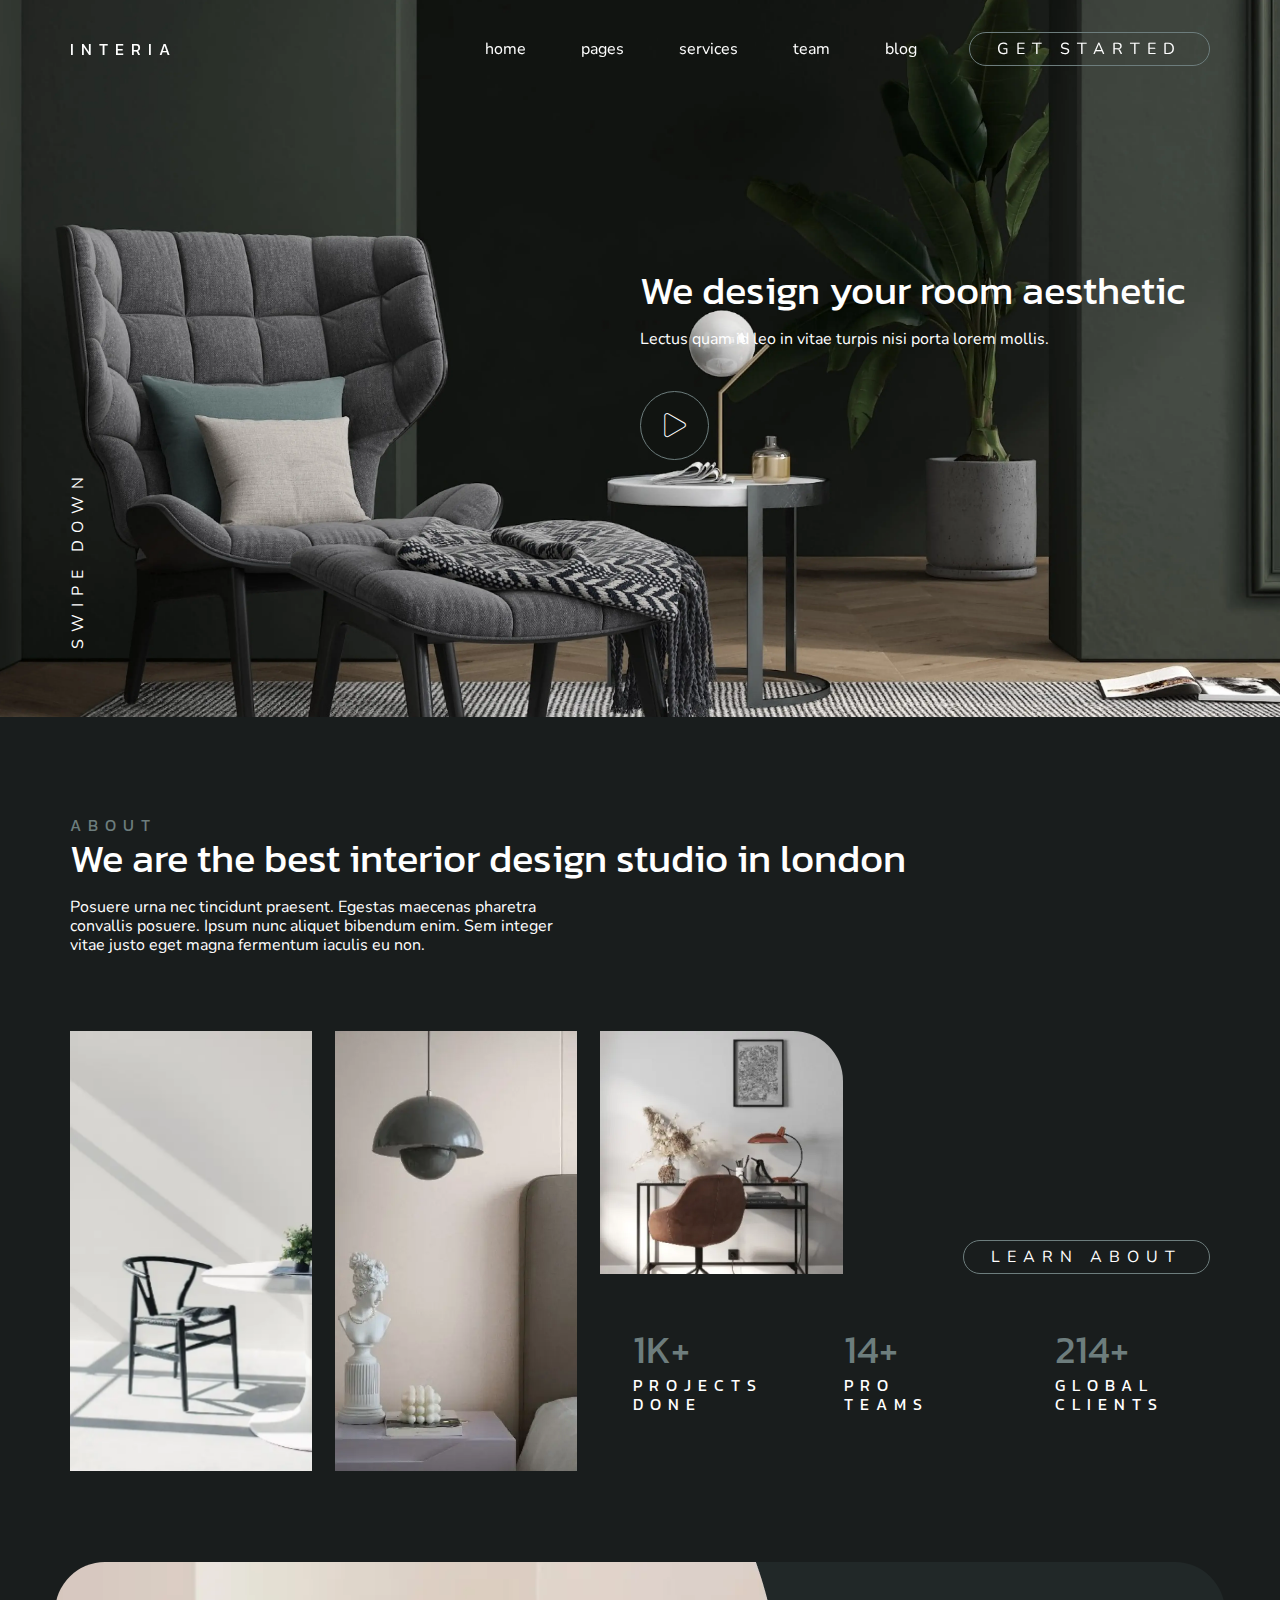
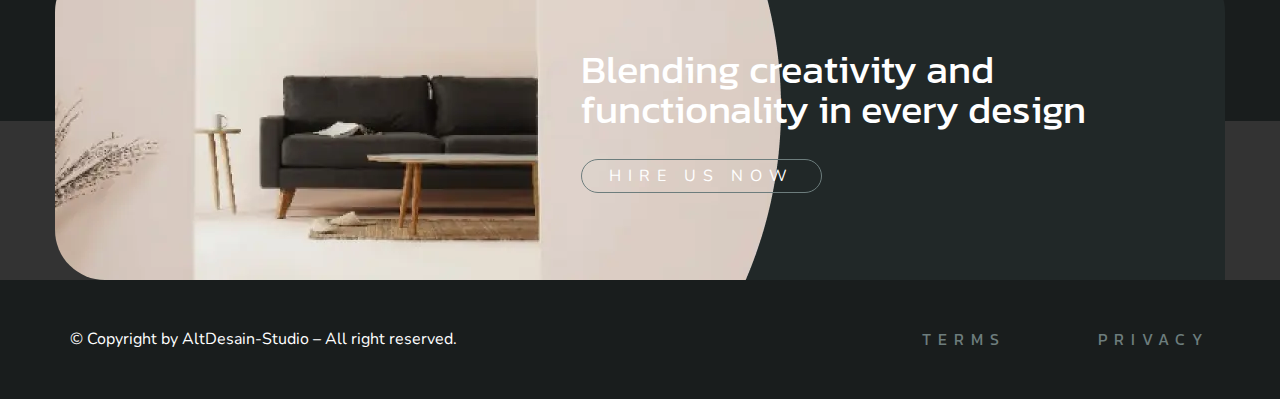
==== home.html @ 06975aa0 "Add files via upload" ====
<!DOCTYPE html>
<html lang="en">

<head>
	<title>HomePage</title>
	<meta charset="UTF-8">
	<meta name="format-detection" content="telephone=no">
	<!-- <style>body{opacity: 0;}</style> -->
	<link rel="stylesheet" href="css/style.min.css?_v=20240323122048">
	<link rel="shortcut icon" href="favicon.ico">
	<!-- <meta name="robots" content="noindex, nofollow"> -->
	<meta name="viewport" content="width=device-width, initial-scale=1.0">
</head>

<body>
	<div class="wrapper">
		<header data-scroll="10" class="header">
			<div class="header__container">
				<h2 class="header__logo logo">INTERIA</h2>
				<div class="header__menu menu">
					<nav class="menu__body">
						<ul class="menu__list">
							<li class="menu__item">
								<a href="#" class="menu__link">home</a>
							</li>
							<li class="menu__item">
								<a href="#" class="menu__link">pages</a>
							</li>
							<li class="menu__item">
								<a href="#" class="menu__link">services</a>
							</li>
							<li class="menu__item">
								<a href="#" class="menu__link">team</a>
							</li>
							<li class="menu__item">
								<a href="#" class="menu__link">blog</a>
							</li>
						</ul>
					</nav>
				</div>
				<button data-da=".menu__body,480,2" class="button button--w-269">GET STARTED</button>
				<button type="button" class="header__icon icon-menu"><span></span></button>

			</div>
		</header>
		<main class="page">
			<section class="page__hero hero">
				<div class="hero__container">
					<span class="hero__swipe-down">SWIPE DOWN</span>
					<div class="head-content">
						<h2 class="title title--margin">We design your room aesthetic</h2>
						<div class="text text--margin">
							<p>
								Lectus quam id leo in vitae turpis nisi porta lorem mollis.
							</p>
						</div>
						<button class="head-content__play _icon-play"></button>
					</div>
				</div>
			</section>
			<section class="page__about about">
				<div class="about__container">
					<div class="head-content">
						<h4 class="label label--margin">ABOUT</h4>
						<h2 class="title title--margin">We are the best interior design studio in london</h2>
						<div class="text text--margin">
							<p>
								Posuere urna nec tincidunt praesent. Egestas maecenas pharetra convallis posuere. Ipsum
								nunc aliquet
								bibendum enim. Sem
								integer vitae justo eget magna fermentum iaculis eu non.
							</p>
						</div>
					</div>
					<div class="about__inner">
						<div class="about__body body-about">
							<div class="body-about__gallery">
								<div class="body-about__image">
									<picture><source srcset="img/about/image-1.webp" type="image/webp"><img src="img/about/image-1.jpg" alt="image-1"></picture>
								</div>
								<div class="body-about__image">
									<picture><source srcset="img/about/image-2.webp" type="image/webp"><img src="img/about/image-2.jpg" alt="image-2"></picture>
								</div>
							</div>
						</div>
						<div class="about__block block-about">
							<div class="block-about__more-info">
								<div class="block-about__image">
									<picture><source srcset="img/about/image-3.webp" type="image/webp"><img src="img/about/image-3.jpg" alt="image-"></picture>
								</div>
								<button class="block-about__button button button--w-269">LEARN ABOUT</button>
							</div>
							<div data-watch data-watch-once class="block-about__counters counters">
								<div class="counters__item">
									<h5 data-digits-counter class="counters__num counters__num--one">2</h5>
									<h6 class="counters__label">PROJECTS DONE</h6>
								</div>
								<div class="counters__item">
									<h5 data-digits-counter class="counters__num">20</h5>
									<h6 class="counters__label">PRO TEAMS</h6>
								</div>
								<div class="counters__item">
									<h5 data-digits-counter class="counters__num">300</h5>
									<h6 class="counters__label">GLOBAL CLIENTS</h6>
								</div>
							</div>
						</div>
					</div>
				</div>
			</section>
			<section class="page__info-ben info-ben">
				<div class="info-ben__container">
					<div class="head-content">
						<h2 class="title title--margin">Blending creativity and functionality in every design</h2>
						<button class="button button--margin button--w-269">HIRE US NOW</button>
					</div>
				</div>
			</section>
			<!-- <div class="head-content">
    <h4 class="label labal--margin">ABOUT</h4>
    <h2 class="title title--margin">We are the best interior design studio in london</h2>
    <div class="text text--margin">
        <p>
            Posuere urna nec tincidunt praesent. Egestas maecenas pharetra convallis posuere. Ipsum nunc aliquet
            bibendum enim. Sem
            integer vitae justo eget magna fermentum iaculis eu non.
        </p>
    </div>
</div>
<button class="button button--margin button--w-269">GET STARTED</button> -->
		</main>
		<footer class="footer">
			<div class="footer__container">
				<h6 class="footer__copy">
					© Copyright by AltDesain-Studio – All right reserved.
				</h6>
				<ul class="footer__list">
					<li class="footer__item">
						<a href="#!" class="footer__link label">TERMS</a>
					</li>
					<li class="footer__item">
						<a href="#!" class="footer__link label">PRIVACY</a>
					</li>
				</ul>
			</div>
		</footer>
	</div>
	<script src="js/app.min.js?_v=20240323122048"></script>
</body>

</html>
---- css/style.min.css ----
@import url(https://fonts.googleapis.com/css?family=Kanit:regular&display=swap);@import url(https://fonts.googleapis.com/css?family=Nunito:regular&display=swap);@font-face{font-family:icons;font-display:swap;src:url(../fonts/icons.woff2) format("woff2"),url(../fonts/icons.woff) format("woff");font-weight:400;font-style:normal}[class*=_icon-]:before{font-family:icons;font-style:normal;font-weight:400;font-variant:normal;text-transform:none;line-height:1;-webkit-font-smoothing:antialiased;-moz-osx-font-smoothing:grayscale}[class*=_icon-]:before{display:block}._icon-s-instagram:before{content:"\e900"}._icon-s-linkedin:before{content:"\e901"}._icon-s-twitter:before{content:"\e902"}._icon-s-facebook:before{content:"\e903"}._icon-a-right:before{content:"\e904"}._icon-star-past:before{content:"\e905"}._icon-star:before{content:"\e906"}._icon-play:before{content:"\e907"}*{padding:0;margin:0;border:0}*,*::after,*::before{box-sizing:border-box}*::after,*::before{display:inline-block}body,html{height:100%;min-width:320px}body{color:#fff;line-height:1;font-family:Nunito;font-size:1rem;-ms-text-size-adjust:100%;-moz-text-size-adjust:100%;-webkit-text-size-adjust:100%;-webkit-font-smoothing:antialiased;-moz-osx-font-smoothing:grayscale}button,input,textarea{font-family:Nunito;font-size:inherit;line-height:inherit;color:inherit;background-color:transparent}input,textarea{width:100%}button,option,select{cursor:pointer}a{display:inline-block;color:inherit;text-decoration:none}ul li{list-style:none}img{vertical-align:top}h1,h2,h3,h4,h5,h6{font-weight:inherit;font-size:inherit}body{background-color:#333}.lock body{overflow:hidden;touch-action:none;-ms-scroll-chaining:none;overscroll-behavior:none}.wrapper{min-height:100%;display:flex;flex-direction:column;overflow:hidden}@supports (overflow:clip){.wrapper{overflow:clip}}.wrapper > main{flex:1 1 auto}.wrapper > *{min-width:0}[class*=__container]{max-width:73.125rem;margin:0 auto;padding:0 .9375rem}.menu{flex-grow:1}.menu__list{display:flex;align-items:center;flex-wrap:wrap;row-gap:.9375rem;justify-content:flex-end}.menu__link{text-decoration:underline;text-decoration-color:transparent;transition:all .3s ease-in-out}.icon-menu{display:none}.ibg{width:100%;height:100%;-o-object-fit:cover;object-fit:cover}.ibg--top{-o-object-position:top;object-position:top}.ibg--bottom{-o-object-position:bottom;object-position:bottom}.ibg--left{-o-object-position:left;object-position:left}.ibg--right{-o-object-position:right;object-position:right}.ibg--contain{-o-object-fit:contain;object-fit:contain}.label{font-family:Kanit,sans-serif;color:#6d7d7d;letter-spacing:.4375rem;text-transform:uppercase}.label--margin:not(:last-child){margin-bottom:.3125rem}.title{font-family:Kanit,sans-serif;font-size:2.5rem}.title--margin:not(:last-child){margin-bottom:1.25rem}.text{line-height:1.2}.text--margin:not(:last-child){margin-bottom:1.25rem}.text p:not(:last-child){margin-bottom:.625rem}.button{padding:.5rem 1.6875rem;max-width:14.3125rem;letter-spacing:.4375rem;text-align:center;border:.0625rem solid #6d7d7d;border-radius:6.25rem;text-transform:uppercase;background-color:transparent;transition:all .3s ease-in-out}.button--w-269{max-width:16.8125rem}.button--margin:not(:last-child){margin-bottom:1.5625rem}.header{position:fixed;top:0;left:0;width:100%;z-index:50;padding-bottom:1.25rem}.header._header-scroll{transition:all .3s ease-in-out;background-color:rgba(0,0,0,.8)}.header__container{padding-top:2rem;display:flex;align-items:center}.header__container > .button{flex-shrink:0}.logo{flex-shrink:0;font-family:Kanit,sans-serif;letter-spacing:.4375rem;position:relative;z-index:2}.footer{background-color:#191d1d}.footer__container{display:flex;align-items:center;justify-content:space-between;-webkit-column-gap:1.25rem;-moz-column-gap:1.25rem;column-gap:1.25rem}.footer__copy{line-height:1.2}.footer__list{display:flex;align-items:center;flex-wrap:wrap;row-gap:.625rem}.footer__link{transition:all .3s ease-in-out}.about{background-color:#191d1d}.about__inner{display:flex;-webkit-column-gap:1.4375rem;-moz-column-gap:1.4375rem;column-gap:1.4375rem}.body-about__gallery{display:flex;gap:1.4375rem}.body-about__image{width:100%}.body-about__image img{width:100%;aspect-ratio:243/442;-o-object-fit:cover;object-fit:cover}.block-about__more-info{display:flex;gap:1.4375rem}.block-about__more-info:not(:last-child){margin-bottom:3.3125rem}.block-about__image{width:100%}.block-about__image img{aspect-ratio:1/1;-o-object-fit:cover;object-fit:cover;width:100%;border-radius:0 var(--border-tr) 0 0}.block-about__button{flex-shrink:0}.counters{display:flex;justify-content:space-around;-webkit-column-gap:1.4375rem;-moz-column-gap:1.4375rem;column-gap:1.4375rem}.counters__item{flex:1 1 7.6875rem;max-width:7.6875rem;display:flex;flex-direction:column;row-gap:.3125rem}.counters__num{font-family:Kanit,sans-serif;font-size:2.5rem;color:#6d7d7d;line-height:1.1;position:relative}.counters__num::after{content:"+"}.counters__num--one::after{content:"K+"}.counters__label{font-family:Kanit,sans-serif;letter-spacing:.4375rem;line-height:1.2}.info-ben{margin-top:calc(-19.875rem / 2)}.no-webp .info-ben__container{background:#212828 url(../img/blending.png) center left no-repeat}.info-ben__container{border-radius:var(--border-tl) var(--border-tr) 0 var(--border-bl);overflow:hidden;display:flex;align-items:center;justify-content:flex-end;min-height:19.875rem}.info-ben__container > .head-content{position:relative;z-index:2}.info-ben__container > .head-content .title--margin:not(:last-child){margin-bottom:1.875rem}.no-webp .hero{background:url(../img/hero-bg.jpg) center center/cover no-repeat}.hero{padding-bottom:4.25rem;min-height:43.0625rem}.hero__container{display:flex;justify-content:space-between;-webkit-column-gap:1.25rem;-moz-column-gap:1.25rem;column-gap:1.25rem}.hero__container > .head-content .text--margin:not(:last-child){margin-bottom:2.625rem}.hero__container > .head-content .head-content__play{width:4.3125rem;height:4.3125rem;border-radius:50%;display:flex;justify-content:center;align-items:center;border:.0625rem solid #6d7d7d;transition:all .3s ease-in-out}.hero__container > .head-content .head-content__play::before{font-size:1.5625rem;transition:all .3s ease-in-out}.hero__swipe-down{display:inline-block;letter-spacing:.4375rem;-webkit-transform:rotate(-180deg);transform:rotate(-180deg);-webkit-writing-mode:vertical-rl;-ms-writing-mode:tb-rl;writing-mode:vertical-rl}@media (min-width:23.4375em){.info-ben__container{background-size:contain}}@media (min-width:29.99875em){.block-about__button{align-self:flex-end}.info-ben__container > .head-content{max-width:32.5rem}}@media (min-width:47.99875em){.about__container > .head-content .text{max-width:32.0625rem}.block-about__image img{border-radius:0 3.125rem 0 0}.hero__container > .head-content{flex-basis:35.625rem}}@media (min-width:47.9375em){.block-about__image img{--border-tr:3.125rem}}@media (min-width:61.99875em){.body-about{flex:0 1 31.6875rem;max-width:31.6875rem}.block-about{flex:1 1 38.125rem;max-width:38.125rem}.block-about__image img{max-width:15.1875rem}}@media (min-width:61.9375em){.info-ben__container{--border-tl:3.125rem}.info-ben__container{--border-tr:3.125rem}.info-ben__container{--border-bl:3.125rem}}@media (min-width:73.125em){.menu__list{-webkit-column-gap:3.4375rem;-moz-column-gap:3.4375rem;column-gap:3.4375rem}.header__container{-webkit-column-gap:3.25rem;-moz-column-gap:3.25rem;column-gap:3.25rem}.footer__container{padding-top:3.125rem}.footer__container{padding-bottom:3.125rem}.footer__list{-webkit-column-gap:5.75rem;-moz-column-gap:5.75rem;column-gap:5.75rem}.page__about{padding-top:6.25rem}.page__about{padding-bottom:15.625rem}.about__container > .head-content{margin-bottom:4.6875rem}.info-ben__container{-webkit-column-gap:9.1875rem;-moz-column-gap:9.1875rem;column-gap:9.1875rem}.info-ben__container > .head-content{margin-right:6.8125rem}.hero{padding-top:16.875rem}.hero__swipe-down{padding-bottom:12.5rem}}@media (max-width:48em){.hero{padding-top:7.5rem}.hero__swipe-down{padding-bottom:.0000000625rem}}@media (max-width:30em){.block-about__image img{--border-tr:0.0000000625rem}}@media (max-width:20em){.footer__container{padding-top:1.25rem}.footer__container{padding-bottom:1.25rem}.page__about{padding-top:2.5rem}.page__about{padding-bottom:2.5rem}.about__container > .head-content{margin-bottom:2.5rem}.info-ben__container{-webkit-column-gap:1.25rem;-moz-column-gap:1.25rem;column-gap:1.25rem}}@media (max-width:61.99875em){.about__inner{flex-direction:column;row-gap:1.4375rem}}@media (max-width:47.99875em){.menu__body{position:fixed;width:100%;height:100%;left:-100%;top:0;overflow:auto;padding:6.25rem .9375rem .9375rem 1.875rem;transition:left .3s;background-color:rgba(0,0,0,.8)}.menu__body::before{content:"";position:fixed;width:100%;height:4.375rem;left:-100%;top:0;transition:left .3s;z-index:2}.menu-open .menu__body{left:0}.menu-open .menu__body::before{left:0}.menu__list{flex-direction:column;row-gap:1.75rem;align-items:flex-end}.menu__link{font-size:2rem;text-transform:uppercase}.icon-menu{display:block;position:relative;width:1.875rem;height:1.125rem;z-index:5}.icon-menu span,.icon-menu::after,.icon-menu::before{content:"";transition:all .3s ease 0s;right:0;position:absolute;width:100%;height:.125rem;background-color:#fff}.icon-menu::before{top:0}.icon-menu::after{bottom:0}.icon-menu span{top:calc(50% - .0625rem)}.menu-open .icon-menu span{width:0}.menu-open .icon-menu::before{top:calc(50% - .0625rem);-webkit-transform:rotate(-45deg);transform:rotate(-45deg)}.menu-open .icon-menu::after{bottom:calc(50% - .0625rem);-webkit-transform:rotate(45deg);transform:rotate(45deg)}.footer__container{flex-direction:column-reverse;row-gap:1.875rem}.counters{justify-content:space-between;flex-wrap:wrap;row-gap:1.4375rem}.info-ben__container{position:relative}.info-ben__container::before{content:"";position:absolute;top:0;left:0;width:100%;height:100%;background-color:rgba(0,0,0,.3)}.hero__container{flex-direction:column-reverse;row-gap:3.125rem}}@media (max-width:47.9375em){.menu__list{-webkit-column-gap:1.25rem;-moz-column-gap:1.25rem;column-gap:1.25rem}.header__container{-webkit-column-gap:1.5625rem;-moz-column-gap:1.5625rem;column-gap:1.5625rem}.footer__list{-webkit-column-gap:1.875rem;-moz-column-gap:1.875rem;column-gap:1.875rem}.info-ben__container{--border-tl:0.0000000625rem}.info-ben__container{--border-tr:0.0000000625rem}.info-ben__container{--border-bl:0.0000000625rem}.info-ben__container > .head-content{margin-right:.0000000625rem}}@media (any-hover:hover) and (max-width:47.99875em){.menu__link:hover{-webkit-transform:translateX(-.3125rem);transform:translateX(-.3125rem)}.button:hover{background-color:rgba(255,255,255,.2)}}@media (max-width:47.99875em) and (any-hover:none){.icon-menu{cursor:default}}@media (max-width:29.99875em){.menu__body{display:flex;flex-direction:column;align-items:flex-end}.menu__list:not(:last-child){margin-bottom:2.5rem}.footer__copy{text-align:center}.body-about__gallery{flex-direction:column}.block-about__more-info{flex-direction:column}.block-about__button{max-width:100%}}@media (max-width:23.43625em){.info-ben__container > .head-content{text-align:center}}@media (min-width:47.9375em) and (max-width:73.125em){@supports ((-moz-column-gap:clamp(1.25rem ,-2.9133064516rem + 8.6848635236vw ,3.4375rem)) or (column-gap:clamp(1.25rem ,-2.9133064516rem + 8.6848635236vw ,3.4375rem))){.menu__list{-webkit-column-gap:clamp(1.25rem ,-2.9133064516rem + 8.6848635236vw ,3.4375rem);-moz-column-gap:clamp(1.25rem ,-2.9133064516rem + 8.6848635236vw ,3.4375rem);column-gap:clamp(1.25rem ,-2.9133064516rem + 8.6848635236vw ,3.4375rem)}}@supports not ((-moz-column-gap:clamp(1.25rem ,-2.9133064516rem + 8.6848635236vw ,3.4375rem)) or (column-gap:clamp(1.25rem ,-2.9133064516rem + 8.6848635236vw ,3.4375rem))){.menu__list{-webkit-column-gap:calc(1.25rem + 2.1875 * (100vw - 47.9375rem)/ 25.1875);-moz-column-gap:calc(1.25rem + 2.1875 * (100vw - 47.9375rem)/ 25.1875);column-gap:calc(1.25rem + 2.1875 * (100vw - 47.9375rem)/ 25.1875)}}@supports ((-moz-column-gap:clamp(1.5625rem ,-1.6491935484rem + 6.699751861vw ,3.25rem)) or (column-gap:clamp(1.5625rem ,-1.6491935484rem + 6.699751861vw ,3.25rem))){.header__container{-webkit-column-gap:clamp(1.5625rem ,-1.6491935484rem + 6.699751861vw ,3.25rem);-moz-column-gap:clamp(1.5625rem ,-1.6491935484rem + 6.699751861vw ,3.25rem);column-gap:clamp(1.5625rem ,-1.6491935484rem + 6.699751861vw ,3.25rem)}}@supports not ((-moz-column-gap:clamp(1.5625rem ,-1.6491935484rem + 6.699751861vw ,3.25rem)) or (column-gap:clamp(1.5625rem ,-1.6491935484rem + 6.699751861vw ,3.25rem))){.header__container{-webkit-column-gap:calc(1.5625rem + 1.6875 * (100vw - 47.9375rem)/ 25.1875);-moz-column-gap:calc(1.5625rem + 1.6875 * (100vw - 47.9375rem)/ 25.1875);column-gap:calc(1.5625rem + 1.6875 * (100vw - 47.9375rem)/ 25.1875)}}@supports ((-moz-column-gap:clamp(1.875rem ,-5.5rem + 15.3846153846vw ,5.75rem)) or (column-gap:clamp(1.875rem ,-5.5rem + 15.3846153846vw ,5.75rem))){.footer__list{-webkit-column-gap:clamp(1.875rem ,-5.5rem + 15.3846153846vw ,5.75rem);-moz-column-gap:clamp(1.875rem ,-5.5rem + 15.3846153846vw ,5.75rem);column-gap:clamp(1.875rem ,-5.5rem + 15.3846153846vw ,5.75rem)}}@supports not ((-moz-column-gap:clamp(1.875rem ,-5.5rem + 15.3846153846vw ,5.75rem)) or (column-gap:clamp(1.875rem ,-5.5rem + 15.3846153846vw ,5.75rem))){.footer__list{-webkit-column-gap:calc(1.875rem + 3.875 * (100vw - 47.9375rem)/ 25.1875);-moz-column-gap:calc(1.875rem + 3.875 * (100vw - 47.9375rem)/ 25.1875);column-gap:calc(1.875rem + 3.875 * (100vw - 47.9375rem)/ 25.1875)}}@supports (margin-right:clamp(0.0000000625rem ,-12.965725625rem + 27.0471461538vw ,6.8125rem)){.info-ben__container > .head-content{margin-right:clamp(.0000000625rem ,-12.965725625rem + 27.0471461538vw ,6.8125rem)}}@supports not (margin-right:clamp(0.0000000625rem ,-12.965725625rem + 27.0471461538vw ,6.8125rem)){.info-ben__container > .head-content{margin-right:calc(.0000000625rem + 6.8124999375 * (100vw - 47.9375rem)/ 25.1875)}}}@media (min-width:20em) and (max-width:73.125em){@supports (padding-top:clamp(1.25rem ,0.5441176471rem + 3.5294117647vw ,3.125rem)){.footer__container{padding-top:clamp(1.25rem ,.5441176471rem + 3.5294117647vw ,3.125rem)}}@supports not (padding-top:clamp(1.25rem ,0.5441176471rem + 3.5294117647vw ,3.125rem)){.footer__container{padding-top:calc(1.25rem + 1.875 * (100vw - 20rem)/ 53.125)}}@supports (padding-bottom:clamp(1.25rem ,0.5441176471rem + 3.5294117647vw ,3.125rem)){.footer__container{padding-bottom:clamp(1.25rem ,.5441176471rem + 3.5294117647vw ,3.125rem)}}@supports not (padding-bottom:clamp(1.25rem ,0.5441176471rem + 3.5294117647vw ,3.125rem)){.footer__container{padding-bottom:calc(1.25rem + 1.875 * (100vw - 20rem)/ 53.125)}}@supports (padding-top:clamp(2.5rem ,1.0882352941rem + 7.0588235294vw ,6.25rem)){.page__about{padding-top:clamp(2.5rem ,1.0882352941rem + 7.0588235294vw ,6.25rem)}}@supports not (padding-top:clamp(2.5rem ,1.0882352941rem + 7.0588235294vw ,6.25rem)){.page__about{padding-top:calc(2.5rem + 3.75 * (100vw - 20rem)/ 53.125)}}@supports (padding-bottom:clamp(2.5rem ,-2.4411764706rem + 24.7058823529vw ,15.625rem)){.page__about{padding-bottom:clamp(2.5rem ,-2.4411764706rem + 24.7058823529vw ,15.625rem)}}@supports not (padding-bottom:clamp(2.5rem ,-2.4411764706rem + 24.7058823529vw ,15.625rem)){.page__about{padding-bottom:calc(2.5rem + 13.125 * (100vw - 20rem)/ 53.125)}}@supports (margin-bottom:clamp(2.5rem ,1.6764705882rem + 4.1176470588vw ,4.6875rem)){.about__container > .head-content{margin-bottom:clamp(2.5rem ,1.6764705882rem + 4.1176470588vw ,4.6875rem)}}@supports not (margin-bottom:clamp(2.5rem ,1.6764705882rem + 4.1176470588vw ,4.6875rem)){.about__container > .head-content{margin-bottom:calc(2.5rem + 2.1875 * (100vw - 20rem)/ 53.125)}}@supports ((-moz-column-gap:clamp(1.25rem ,-1.7382352941rem + 14.9411764706vw ,9.1875rem)) or (column-gap:clamp(1.25rem ,-1.7382352941rem + 14.9411764706vw ,9.1875rem))){.info-ben__container{-webkit-column-gap:clamp(1.25rem ,-1.7382352941rem + 14.9411764706vw ,9.1875rem);-moz-column-gap:clamp(1.25rem ,-1.7382352941rem + 14.9411764706vw ,9.1875rem);column-gap:clamp(1.25rem ,-1.7382352941rem + 14.9411764706vw ,9.1875rem)}}@supports not ((-moz-column-gap:clamp(1.25rem ,-1.7382352941rem + 14.9411764706vw ,9.1875rem)) or (column-gap:clamp(1.25rem ,-1.7382352941rem + 14.9411764706vw ,9.1875rem))){.info-ben__container{-webkit-column-gap:calc(1.25rem + 7.9375 * (100vw - 20rem)/ 53.125);-moz-column-gap:calc(1.25rem + 7.9375 * (100vw - 20rem)/ 53.125);column-gap:calc(1.25rem + 7.9375 * (100vw - 20rem)/ 53.125)}}}@media (min-width:30em) and (max-width:47.9375em){@supports (--border-tr:clamp(0.0000000625rem ,-5.2264806692rem + 17.421602439vw ,3.125rem)){.block-about__image img{--border-tr:clamp( 0.0000000625rem , -5.2264806692rem  +  17.421602439vw , 3.125rem )}}@supports not (--border-tr:clamp(0.0000000625rem ,-5.2264806692rem + 17.421602439vw ,3.125rem)){.block-about__image img{--border-tr:calc(0.0000000625rem + 3.1249999375 * (100vw - 30rem) / 17.9375)}}}@media (min-width:47.9375em) and (max-width:61.9375em){@supports (--border-tl:clamp(0.0000000625rem ,-10.7003345449rem + 22.321428125vw ,3.125rem)){.info-ben__container{--border-tl:clamp( 0.0000000625rem , -10.7003345449rem  +  22.321428125vw , 3.125rem )}}@supports not (--border-tl:clamp(0.0000000625rem ,-10.7003345449rem + 22.321428125vw ,3.125rem)){.info-ben__container{--border-tl:calc(0.0000000625rem + 3.1249999375 * (100vw - 47.9375rem) / 14)}}@supports (--border-tr:clamp(0.0000000625rem ,-10.7003345449rem + 22.321428125vw ,3.125rem)){.info-ben__container{--border-tr:clamp( 0.0000000625rem , -10.7003345449rem  +  22.321428125vw , 3.125rem )}}@supports not (--border-tr:clamp(0.0000000625rem ,-10.7003345449rem + 22.321428125vw ,3.125rem)){.info-ben__container{--border-tr:calc(0.0000000625rem + 3.1249999375 * (100vw - 47.9375rem) / 14)}}@supports (--border-bl:clamp(0.0000000625rem ,-10.7003345449rem + 22.321428125vw ,3.125rem)){.info-ben__container{--border-bl:clamp( 0.0000000625rem , -10.7003345449rem  +  22.321428125vw , 3.125rem )}}@supports not (--border-bl:clamp(0.0000000625rem ,-10.7003345449rem + 22.321428125vw ,3.125rem)){.info-ben__container{--border-bl:calc(0.0000000625rem + 3.1249999375 * (100vw - 47.9375rem) / 14)}}}@media (min-width:48em) and (max-width:73.125em){@supports (padding-top:clamp(7.5rem ,-10.4104477612rem + 37.3134328358vw ,16.875rem)){.hero{padding-top:clamp(7.5rem ,-10.4104477612rem + 37.3134328358vw ,16.875rem)}}@supports not (padding-top:clamp(7.5rem ,-10.4104477612rem + 37.3134328358vw ,16.875rem)){.hero{padding-top:calc(7.5rem + 9.375 * (100vw - 48rem)/ 25.125)}}@supports (padding-bottom:clamp(0.0000000625rem ,-23.880596833rem + 49.7512435323vw ,12.5rem)){.hero__swipe-down{padding-bottom:clamp(.0000000625rem ,-23.880596833rem + 49.7512435323vw ,12.5rem)}}@supports not (padding-bottom:clamp(0.0000000625rem ,-23.880596833rem + 49.7512435323vw ,12.5rem)){.hero__swipe-down{padding-bottom:calc(.0000000625rem + 12.4999999375 * (100vw - 48rem)/ 25.125)}}}@media (any-hover:hover){.menu__link:hover{text-decoration-color:#fff}.button:hover{background-color:rgba(0,0,0,.2)}.footer__link:hover{color:#fff}.hero__container > .head-content .head-content__play:hover{background-color:rgba(255,255,255,.2)}}.webp .info-ben__container{background:#212828 url(../img/blending.webp) center left no-repeat}.webp .hero{background:url(../img/hero-bg.webp) center center/cover no-repeat}
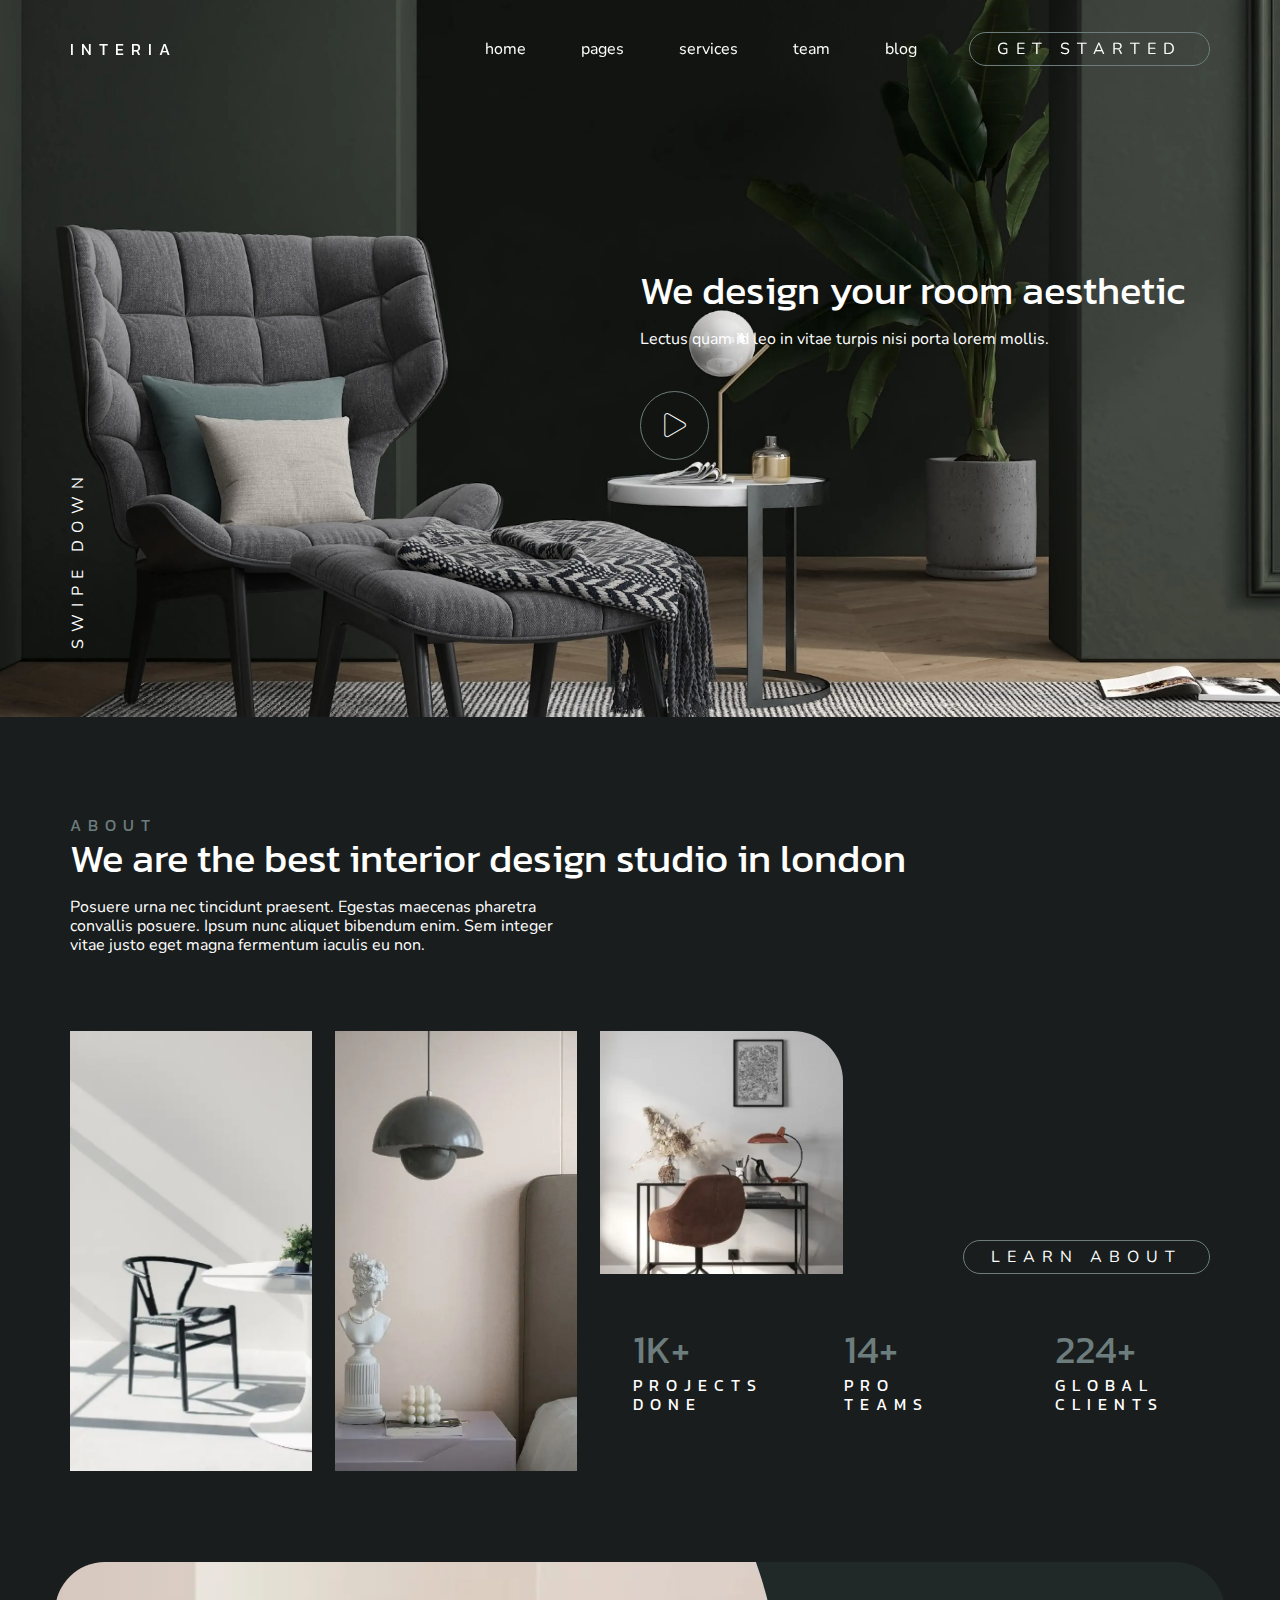
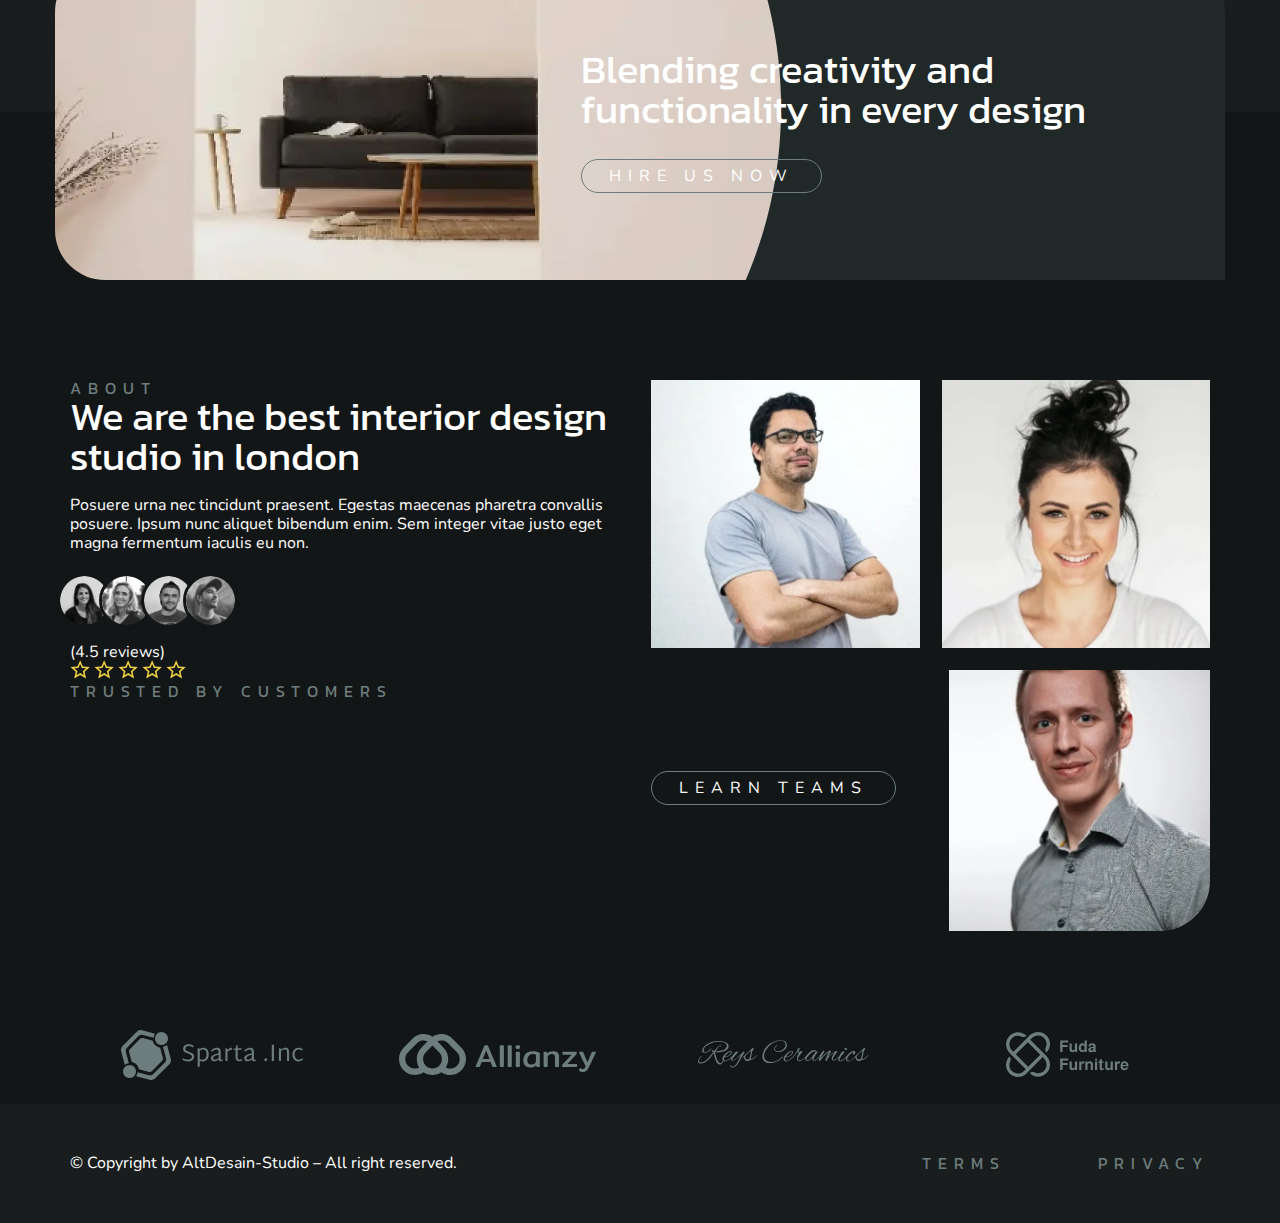
==== commit ebdef72a: "Add files via upload" ====
--- a/home.html
+++ b/home.html
@@ -6,7 +6,7 @@
 	<meta charset="UTF-8">
 	<meta name="format-detection" content="telephone=no">
 	<!-- <style>body{opacity: 0;}</style> -->
-	<link rel="stylesheet" href="css/style.min.css?_v=20240323122048">
+	<link rel="stylesheet" href="css/style.min.css?_v=20240325161042">
 	<link rel="shortcut icon" href="favicon.ico">
 	<!-- <meta name="robots" content="noindex, nofollow"> -->
 	<meta name="viewport" content="width=device-width, initial-scale=1.0">
@@ -113,6 +113,79 @@
 					<div class="head-content">
 						<h2 class="title title--margin">Blending creativity and functionality in every design</h2>
 						<button class="button button--margin button--w-269">HIRE US NOW</button>
+					</div>
+				</div>
+			</section>
+			<section class="page__teams teams">
+				<div class="teams__container">
+					<div class="teams__inner">
+						<div class="teams__content head-content">
+							<h4 class="teams__label label labal--margin">ABOUT</h4>
+							<h2 class="teams__title title title--margin">We are the best interior design studio in
+								london
+							</h2>
+							<div class="teams__text text text--margin">
+								<p>
+									Posuere urna nec tincidunt praesent. Egestas maecenas pharetra convallis posuere.
+									Ipsum
+									nunc aliquet
+									bibendum enim. Sem
+									integer vitae justo eget magna fermentum iaculis eu non.
+								</p>
+							</div>
+							<div class="teams__reviews reviews">
+								<div class="reviews__icon">
+									<picture><source srcset="img/teaem/avatar_1.webp" type="image/webp"><img src="img/teaem/avatar_1.png" alt="avatar_1"></picture>
+									<picture><source srcset="img/teaem/avatar_2.webp" type="image/webp"><img src="img/teaem/avatar_2.png" alt="avatar_2"></picture>
+									<picture><source srcset="img/teaem/avatar_3.webp" type="image/webp"><img src="img/teaem/avatar_3.png" alt="avatar_3"></picture>
+									<picture><source srcset="img/teaem/avatar_4.webp" type="image/webp"><img src="img/teaem/avatar_4.png" alt="avatar_4"></picture>
+								</div>
+								<div data-rating="set" class="rating rating_set">
+									<div class="rating__body">
+										<div class="rating__active"></div>
+										<div class="rating__items">
+											<input type="radio" class="rating__item" value="1" name="rating">
+											<input type="radio" class="rating__item" value="2" name="rating">
+											<input type="radio" class="rating__item" value="3" name="rating">
+											<input type="radio" class="rating__item" value="4" name="rating">
+											<input type="radio" class="rating__item" value="5" name="rating">
+										</div>
+									</div>
+									<div class="rating__value">(4.5 reviews)</div>
+								</div>
+								<div class="reviews__description">TRUSTED BY CUSTOMERS</div>
+							</div>
+						</div>
+						<div class="teams__gallery">
+							<div class="teams__images">
+								<div class="teams__image">
+									<picture><source srcset="img/teaem/team_1.webp" type="image/webp"><img src="img/teaem/team_1.jpg" alt="team_1"></picture>
+								</div>
+								<div class="teams__image">
+									<picture><source srcset="img/teaem/team_2.webp" type="image/webp"><img src="img/teaem/team_2.jpg" alt="team_2"></picture>
+								</div>
+							</div>
+							<div class="teams__more-images">
+								<button class="teams__button button button--margin button--w-269">LEARN TEAMS</button>
+								<div class="teams__image teams__image--br">
+									<picture><source srcset="img/teaem/team_3.webp" type="image/webp"><img src="img/teaem/team_3.jpg" alt="team_3"></picture>
+								</div>
+							</div>
+						</div>
+					</div>
+					<div class="teams__logo">
+						<a href="#!">
+							<img src="img/teaem/logo-1.svg" alt="logo-1">
+						</a>
+						<a href="#!">
+							<img src="img/teaem/logo-2.svg" alt="logo-2">
+						</a>
+						<a href="#!">
+							<img src="img/teaem/logo-3.svg" alt="logo-3">
+						</a>
+						<a href="#!">
+							<img src="img/teaem/logo-4.svg" alt="logo-4">
+						</a>
 					</div>
 				</div>
 			</section>
@@ -145,7 +218,7 @@
 			</div>
 		</footer>
 	</div>
-	<script src="js/app.min.js?_v=20240323122048"></script>
+	<script src="js/app.min.js?_v=20240325161042"></script>
 </body>
 
 </html>--- a/css/style.min.css
+++ b/css/style.min.css
@@ -1 +1 @@
-@import url(https://fonts.googleapis.com/css?family=Kanit:regular&display=swap);@import url(https://fonts.googleapis.com/css?family=Nunito:regular&display=swap);@font-face{font-family:icons;font-display:swap;src:url(../fonts/icons.woff2) format("woff2"),url(../fonts/icons.woff) format("woff");font-weight:400;font-style:normal}[class*=_icon-]:before{font-family:icons;font-style:normal;font-weight:400;font-variant:normal;text-transform:none;line-height:1;-webkit-font-smoothing:antialiased;-moz-osx-font-smoothing:grayscale}[class*=_icon-]:before{display:block}._icon-s-instagram:before{content:"\e900"}._icon-s-linkedin:before{content:"\e901"}._icon-s-twitter:before{content:"\e902"}._icon-s-facebook:before{content:"\e903"}._icon-a-right:before{content:"\e904"}._icon-star-past:before{content:"\e905"}._icon-star:before{content:"\e906"}._icon-play:before{content:"\e907"}*{padding:0;margin:0;border:0}*,*::after,*::before{box-sizing:border-box}*::after,*::before{display:inline-block}body,html{height:100%;min-width:320px}body{color:#fff;line-height:1;font-family:Nunito;font-size:1rem;-ms-text-size-adjust:100%;-moz-text-size-adjust:100%;-webkit-text-size-adjust:100%;-webkit-font-smoothing:antialiased;-moz-osx-font-smoothing:grayscale}button,input,textarea{font-family:Nunito;font-size:inherit;line-height:inherit;color:inherit;background-color:transparent}input,textarea{width:100%}button,option,select{cursor:pointer}a{display:inline-block;color:inherit;text-decoration:none}ul li{list-style:none}img{vertical-align:top}h1,h2,h3,h4,h5,h6{font-weight:inherit;font-size:inherit}body{background-color:#333}.lock body{overflow:hidden;touch-action:none;-ms-scroll-chaining:none;overscroll-behavior:none}.wrapper{min-height:100%;display:flex;flex-direction:column;overflow:hidden}@supports (overflow:clip){.wrapper{overflow:clip}}.wrapper > main{flex:1 1 auto}.wrapper > *{min-width:0}[class*=__container]{max-width:73.125rem;margin:0 auto;padding:0 .9375rem}.menu{flex-grow:1}.menu__list{display:flex;align-items:center;flex-wrap:wrap;row-gap:.9375rem;justify-content:flex-end}.menu__link{text-decoration:underline;text-decoration-color:transparent;transition:all .3s ease-in-out}.icon-menu{display:none}.ibg{width:100%;height:100%;-o-object-fit:cover;object-fit:cover}.ibg--top{-o-object-position:top;object-position:top}.ibg--bottom{-o-object-position:bottom;object-position:bottom}.ibg--left{-o-object-position:left;object-position:left}.ibg--right{-o-object-position:right;object-position:right}.ibg--contain{-o-object-fit:contain;object-fit:contain}.label{font-family:Kanit,sans-serif;color:#6d7d7d;letter-spacing:.4375rem;text-transform:uppercase}.label--margin:not(:last-child){margin-bottom:.3125rem}.title{font-family:Kanit,sans-serif;font-size:2.5rem}.title--margin:not(:last-child){margin-bottom:1.25rem}.text{line-height:1.2}.text--margin:not(:last-child){margin-bottom:1.25rem}.text p:not(:last-child){margin-bottom:.625rem}.button{padding:.5rem 1.6875rem;max-width:14.3125rem;letter-spacing:.4375rem;text-align:center;border:.0625rem solid #6d7d7d;border-radius:6.25rem;text-transform:uppercase;background-color:transparent;transition:all .3s ease-in-out}.button--w-269{max-width:16.8125rem}.button--margin:not(:last-child){margin-bottom:1.5625rem}.header{position:fixed;top:0;left:0;width:100%;z-index:50;padding-bottom:1.25rem}.header._header-scroll{transition:all .3s ease-in-out;background-color:rgba(0,0,0,.8)}.header__container{padding-top:2rem;display:flex;align-items:center}.header__container > .button{flex-shrink:0}.logo{flex-shrink:0;font-family:Kanit,sans-serif;letter-spacing:.4375rem;position:relative;z-index:2}.footer{background-color:#191d1d}.footer__container{display:flex;align-items:center;justify-content:space-between;-webkit-column-gap:1.25rem;-moz-column-gap:1.25rem;column-gap:1.25rem}.footer__copy{line-height:1.2}.footer__list{display:flex;align-items:center;flex-wrap:wrap;row-gap:.625rem}.footer__link{transition:all .3s ease-in-out}.about{background-color:#191d1d}.about__inner{display:flex;-webkit-column-gap:1.4375rem;-moz-column-gap:1.4375rem;column-gap:1.4375rem}.body-about__gallery{display:flex;gap:1.4375rem}.body-about__image{width:100%}.body-about__image img{width:100%;aspect-ratio:243/442;-o-object-fit:cover;object-fit:cover}.block-about__more-info{display:flex;gap:1.4375rem}.block-about__more-info:not(:last-child){margin-bottom:3.3125rem}.block-about__image{width:100%}.block-about__image img{aspect-ratio:1/1;-o-object-fit:cover;object-fit:cover;width:100%;border-radius:0 var(--border-tr) 0 0}.block-about__button{flex-shrink:0}.counters{display:flex;justify-content:space-around;-webkit-column-gap:1.4375rem;-moz-column-gap:1.4375rem;column-gap:1.4375rem}.counters__item{flex:1 1 7.6875rem;max-width:7.6875rem;display:flex;flex-direction:column;row-gap:.3125rem}.counters__num{font-family:Kanit,sans-serif;font-size:2.5rem;color:#6d7d7d;line-height:1.1;position:relative}.counters__num::after{content:"+"}.counters__num--one::after{content:"K+"}.counters__label{font-family:Kanit,sans-serif;letter-spacing:.4375rem;line-height:1.2}.info-ben{margin-top:calc(-19.875rem / 2)}.no-webp .info-ben__container{background:#212828 url(../img/blending.png) center left no-repeat}.info-ben__container{border-radius:var(--border-tl) var(--border-tr) 0 var(--border-bl);overflow:hidden;display:flex;align-items:center;justify-content:flex-end;min-height:19.875rem}.info-ben__container > .head-content{position:relative;z-index:2}.info-ben__container > .head-content .title--margin:not(:last-child){margin-bottom:1.875rem}.no-webp .hero{background:url(../img/hero-bg.jpg) center center/cover no-repeat}.hero{padding-bottom:4.25rem;min-height:43.0625rem}.hero__container{display:flex;justify-content:space-between;-webkit-column-gap:1.25rem;-moz-column-gap:1.25rem;column-gap:1.25rem}.hero__container > .head-content .text--margin:not(:last-child){margin-bottom:2.625rem}.hero__container > .head-content .head-content__play{width:4.3125rem;height:4.3125rem;border-radius:50%;display:flex;justify-content:center;align-items:center;border:.0625rem solid #6d7d7d;transition:all .3s ease-in-out}.hero__container > .head-content .head-content__play::before{font-size:1.5625rem;transition:all .3s ease-in-out}.hero__swipe-down{display:inline-block;letter-spacing:.4375rem;-webkit-transform:rotate(-180deg);transform:rotate(-180deg);-webkit-writing-mode:vertical-rl;-ms-writing-mode:tb-rl;writing-mode:vertical-rl}@media (min-width:23.4375em){.info-ben__container{background-size:contain}}@media (min-width:29.99875em){.block-about__button{align-self:flex-end}.info-ben__container > .head-content{max-width:32.5rem}}@media (min-width:47.99875em){.about__container > .head-content .text{max-width:32.0625rem}.block-about__image img{border-radius:0 3.125rem 0 0}.hero__container > .head-content{flex-basis:35.625rem}}@media (min-width:47.9375em){.block-about__image img{--border-tr:3.125rem}}@media (min-width:61.99875em){.body-about{flex:0 1 31.6875rem;max-width:31.6875rem}.block-about{flex:1 1 38.125rem;max-width:38.125rem}.block-about__image img{max-width:15.1875rem}}@media (min-width:61.9375em){.info-ben__container{--border-tl:3.125rem}.info-ben__container{--border-tr:3.125rem}.info-ben__container{--border-bl:3.125rem}}@media (min-width:73.125em){.menu__list{-webkit-column-gap:3.4375rem;-moz-column-gap:3.4375rem;column-gap:3.4375rem}.header__container{-webkit-column-gap:3.25rem;-moz-column-gap:3.25rem;column-gap:3.25rem}.footer__container{padding-top:3.125rem}.footer__container{padding-bottom:3.125rem}.footer__list{-webkit-column-gap:5.75rem;-moz-column-gap:5.75rem;column-gap:5.75rem}.page__about{padding-top:6.25rem}.page__about{padding-bottom:15.625rem}.about__container > .head-content{margin-bottom:4.6875rem}.info-ben__container{-webkit-column-gap:9.1875rem;-moz-column-gap:9.1875rem;column-gap:9.1875rem}.info-ben__container > .head-content{margin-right:6.8125rem}.hero{padding-top:16.875rem}.hero__swipe-down{padding-bottom:12.5rem}}@media (max-width:48em){.hero{padding-top:7.5rem}.hero__swipe-down{padding-bottom:.0000000625rem}}@media (max-width:30em){.block-about__image img{--border-tr:0.0000000625rem}}@media (max-width:20em){.footer__container{padding-top:1.25rem}.footer__container{padding-bottom:1.25rem}.page__about{padding-top:2.5rem}.page__about{padding-bottom:2.5rem}.about__container > .head-content{margin-bottom:2.5rem}.info-ben__container{-webkit-column-gap:1.25rem;-moz-column-gap:1.25rem;column-gap:1.25rem}}@media (max-width:61.99875em){.about__inner{flex-direction:column;row-gap:1.4375rem}}@media (max-width:47.99875em){.menu__body{position:fixed;width:100%;height:100%;left:-100%;top:0;overflow:auto;padding:6.25rem .9375rem .9375rem 1.875rem;transition:left .3s;background-color:rgba(0,0,0,.8)}.menu__body::before{content:"";position:fixed;width:100%;height:4.375rem;left:-100%;top:0;transition:left .3s;z-index:2}.menu-open .menu__body{left:0}.menu-open .menu__body::before{left:0}.menu__list{flex-direction:column;row-gap:1.75rem;align-items:flex-end}.menu__link{font-size:2rem;text-transform:uppercase}.icon-menu{display:block;position:relative;width:1.875rem;height:1.125rem;z-index:5}.icon-menu span,.icon-menu::after,.icon-menu::before{content:"";transition:all .3s ease 0s;right:0;position:absolute;width:100%;height:.125rem;background-color:#fff}.icon-menu::before{top:0}.icon-menu::after{bottom:0}.icon-menu span{top:calc(50% - .0625rem)}.menu-open .icon-menu span{width:0}.menu-open .icon-menu::before{top:calc(50% - .0625rem);-webkit-transform:rotate(-45deg);transform:rotate(-45deg)}.menu-open .icon-menu::after{bottom:calc(50% - .0625rem);-webkit-transform:rotate(45deg);transform:rotate(45deg)}.footer__container{flex-direction:column-reverse;row-gap:1.875rem}.counters{justify-content:space-between;flex-wrap:wrap;row-gap:1.4375rem}.info-ben__container{position:relative}.info-ben__container::before{content:"";position:absolute;top:0;left:0;width:100%;height:100%;background-color:rgba(0,0,0,.3)}.hero__container{flex-direction:column-reverse;row-gap:3.125rem}}@media (max-width:47.9375em){.menu__list{-webkit-column-gap:1.25rem;-moz-column-gap:1.25rem;column-gap:1.25rem}.header__container{-webkit-column-gap:1.5625rem;-moz-column-gap:1.5625rem;column-gap:1.5625rem}.footer__list{-webkit-column-gap:1.875rem;-moz-column-gap:1.875rem;column-gap:1.875rem}.info-ben__container{--border-tl:0.0000000625rem}.info-ben__container{--border-tr:0.0000000625rem}.info-ben__container{--border-bl:0.0000000625rem}.info-ben__container > .head-content{margin-right:.0000000625rem}}@media (any-hover:hover) and (max-width:47.99875em){.menu__link:hover{-webkit-transform:translateX(-.3125rem);transform:translateX(-.3125rem)}.button:hover{background-color:rgba(255,255,255,.2)}}@media (max-width:47.99875em) and (any-hover:none){.icon-menu{cursor:default}}@media (max-width:29.99875em){.menu__body{display:flex;flex-direction:column;align-items:flex-end}.menu__list:not(:last-child){margin-bottom:2.5rem}.footer__copy{text-align:center}.body-about__gallery{flex-direction:column}.block-about__more-info{flex-direction:column}.block-about__button{max-width:100%}}@media (max-width:23.43625em){.info-ben__container > .head-content{text-align:center}}@media (min-width:47.9375em) and (max-width:73.125em){@supports ((-moz-column-gap:clamp(1.25rem ,-2.9133064516rem + 8.6848635236vw ,3.4375rem)) or (column-gap:clamp(1.25rem ,-2.9133064516rem + 8.6848635236vw ,3.4375rem))){.menu__list{-webkit-column-gap:clamp(1.25rem ,-2.9133064516rem + 8.6848635236vw ,3.4375rem);-moz-column-gap:clamp(1.25rem ,-2.9133064516rem + 8.6848635236vw ,3.4375rem);column-gap:clamp(1.25rem ,-2.9133064516rem + 8.6848635236vw ,3.4375rem)}}@supports not ((-moz-column-gap:clamp(1.25rem ,-2.9133064516rem + 8.6848635236vw ,3.4375rem)) or (column-gap:clamp(1.25rem ,-2.9133064516rem + 8.6848635236vw ,3.4375rem))){.menu__list{-webkit-column-gap:calc(1.25rem + 2.1875 * (100vw - 47.9375rem)/ 25.1875);-moz-column-gap:calc(1.25rem + 2.1875 * (100vw - 47.9375rem)/ 25.1875);column-gap:calc(1.25rem + 2.1875 * (100vw - 47.9375rem)/ 25.1875)}}@supports ((-moz-column-gap:clamp(1.5625rem ,-1.6491935484rem + 6.699751861vw ,3.25rem)) or (column-gap:clamp(1.5625rem ,-1.6491935484rem + 6.699751861vw ,3.25rem))){.header__container{-webkit-column-gap:clamp(1.5625rem ,-1.6491935484rem + 6.699751861vw ,3.25rem);-moz-column-gap:clamp(1.5625rem ,-1.6491935484rem + 6.699751861vw ,3.25rem);column-gap:clamp(1.5625rem ,-1.6491935484rem + 6.699751861vw ,3.25rem)}}@supports not ((-moz-column-gap:clamp(1.5625rem ,-1.6491935484rem + 6.699751861vw ,3.25rem)) or (column-gap:clamp(1.5625rem ,-1.6491935484rem + 6.699751861vw ,3.25rem))){.header__container{-webkit-column-gap:calc(1.5625rem + 1.6875 * (100vw - 47.9375rem)/ 25.1875);-moz-column-gap:calc(1.5625rem + 1.6875 * (100vw - 47.9375rem)/ 25.1875);column-gap:calc(1.5625rem + 1.6875 * (100vw - 47.9375rem)/ 25.1875)}}@supports ((-moz-column-gap:clamp(1.875rem ,-5.5rem + 15.3846153846vw ,5.75rem)) or (column-gap:clamp(1.875rem ,-5.5rem + 15.3846153846vw ,5.75rem))){.footer__list{-webkit-column-gap:clamp(1.875rem ,-5.5rem + 15.3846153846vw ,5.75rem);-moz-column-gap:clamp(1.875rem ,-5.5rem + 15.3846153846vw ,5.75rem);column-gap:clamp(1.875rem ,-5.5rem + 15.3846153846vw ,5.75rem)}}@supports not ((-moz-column-gap:clamp(1.875rem ,-5.5rem + 15.3846153846vw ,5.75rem)) or (column-gap:clamp(1.875rem ,-5.5rem + 15.3846153846vw ,5.75rem))){.footer__list{-webkit-column-gap:calc(1.875rem + 3.875 * (100vw - 47.9375rem)/ 25.1875);-moz-column-gap:calc(1.875rem + 3.875 * (100vw - 47.9375rem)/ 25.1875);column-gap:calc(1.875rem + 3.875 * (100vw - 47.9375rem)/ 25.1875)}}@supports (margin-right:clamp(0.0000000625rem ,-12.965725625rem + 27.0471461538vw ,6.8125rem)){.info-ben__container > .head-content{margin-right:clamp(.0000000625rem ,-12.965725625rem + 27.0471461538vw ,6.8125rem)}}@supports not (margin-right:clamp(0.0000000625rem ,-12.965725625rem + 27.0471461538vw ,6.8125rem)){.info-ben__container > .head-content{margin-right:calc(.0000000625rem + 6.8124999375 * (100vw - 47.9375rem)/ 25.1875)}}}@media (min-width:20em) and (max-width:73.125em){@supports (padding-top:clamp(1.25rem ,0.5441176471rem + 3.5294117647vw ,3.125rem)){.footer__container{padding-top:clamp(1.25rem ,.5441176471rem + 3.5294117647vw ,3.125rem)}}@supports not (padding-top:clamp(1.25rem ,0.5441176471rem + 3.5294117647vw ,3.125rem)){.footer__container{padding-top:calc(1.25rem + 1.875 * (100vw - 20rem)/ 53.125)}}@supports (padding-bottom:clamp(1.25rem ,0.5441176471rem + 3.5294117647vw ,3.125rem)){.footer__container{padding-bottom:clamp(1.25rem ,.5441176471rem + 3.5294117647vw ,3.125rem)}}@supports not (padding-bottom:clamp(1.25rem ,0.5441176471rem + 3.5294117647vw ,3.125rem)){.footer__container{padding-bottom:calc(1.25rem + 1.875 * (100vw - 20rem)/ 53.125)}}@supports (padding-top:clamp(2.5rem ,1.0882352941rem + 7.0588235294vw ,6.25rem)){.page__about{padding-top:clamp(2.5rem ,1.0882352941rem + 7.0588235294vw ,6.25rem)}}@supports not (padding-top:clamp(2.5rem ,1.0882352941rem + 7.0588235294vw ,6.25rem)){.page__about{padding-top:calc(2.5rem + 3.75 * (100vw - 20rem)/ 53.125)}}@supports (padding-bottom:clamp(2.5rem ,-2.4411764706rem + 24.7058823529vw ,15.625rem)){.page__about{padding-bottom:clamp(2.5rem ,-2.4411764706rem + 24.7058823529vw ,15.625rem)}}@supports not (padding-bottom:clamp(2.5rem ,-2.4411764706rem + 24.7058823529vw ,15.625rem)){.page__about{padding-bottom:calc(2.5rem + 13.125 * (100vw - 20rem)/ 53.125)}}@supports (margin-bottom:clamp(2.5rem ,1.6764705882rem + 4.1176470588vw ,4.6875rem)){.about__container > .head-content{margin-bottom:clamp(2.5rem ,1.6764705882rem + 4.1176470588vw ,4.6875rem)}}@supports not (margin-bottom:clamp(2.5rem ,1.6764705882rem + 4.1176470588vw ,4.6875rem)){.about__container > .head-content{margin-bottom:calc(2.5rem + 2.1875 * (100vw - 20rem)/ 53.125)}}@supports ((-moz-column-gap:clamp(1.25rem ,-1.7382352941rem + 14.9411764706vw ,9.1875rem)) or (column-gap:clamp(1.25rem ,-1.7382352941rem + 14.9411764706vw ,9.1875rem))){.info-ben__container{-webkit-column-gap:clamp(1.25rem ,-1.7382352941rem + 14.9411764706vw ,9.1875rem);-moz-column-gap:clamp(1.25rem ,-1.7382352941rem + 14.9411764706vw ,9.1875rem);column-gap:clamp(1.25rem ,-1.7382352941rem + 14.9411764706vw ,9.1875rem)}}@supports not ((-moz-column-gap:clamp(1.25rem ,-1.7382352941rem + 14.9411764706vw ,9.1875rem)) or (column-gap:clamp(1.25rem ,-1.7382352941rem + 14.9411764706vw ,9.1875rem))){.info-ben__container{-webkit-column-gap:calc(1.25rem + 7.9375 * (100vw - 20rem)/ 53.125);-moz-column-gap:calc(1.25rem + 7.9375 * (100vw - 20rem)/ 53.125);column-gap:calc(1.25rem + 7.9375 * (100vw - 20rem)/ 53.125)}}}@media (min-width:30em) and (max-width:47.9375em){@supports (--border-tr:clamp(0.0000000625rem ,-5.2264806692rem + 17.421602439vw ,3.125rem)){.block-about__image img{--border-tr:clamp( 0.0000000625rem , -5.2264806692rem  +  17.421602439vw , 3.125rem )}}@supports not (--border-tr:clamp(0.0000000625rem ,-5.2264806692rem + 17.421602439vw ,3.125rem)){.block-about__image img{--border-tr:calc(0.0000000625rem + 3.1249999375 * (100vw - 30rem) / 17.9375)}}}@media (min-width:47.9375em) and (max-width:61.9375em){@supports (--border-tl:clamp(0.0000000625rem ,-10.7003345449rem + 22.321428125vw ,3.125rem)){.info-ben__container{--border-tl:clamp( 0.0000000625rem , -10.7003345449rem  +  22.321428125vw , 3.125rem )}}@supports not (--border-tl:clamp(0.0000000625rem ,-10.7003345449rem + 22.321428125vw ,3.125rem)){.info-ben__container{--border-tl:calc(0.0000000625rem + 3.1249999375 * (100vw - 47.9375rem) / 14)}}@supports (--border-tr:clamp(0.0000000625rem ,-10.7003345449rem + 22.321428125vw ,3.125rem)){.info-ben__container{--border-tr:clamp( 0.0000000625rem , -10.7003345449rem  +  22.321428125vw , 3.125rem )}}@supports not (--border-tr:clamp(0.0000000625rem ,-10.7003345449rem + 22.321428125vw ,3.125rem)){.info-ben__container{--border-tr:calc(0.0000000625rem + 3.1249999375 * (100vw - 47.9375rem) / 14)}}@supports (--border-bl:clamp(0.0000000625rem ,-10.7003345449rem + 22.321428125vw ,3.125rem)){.info-ben__container{--border-bl:clamp( 0.0000000625rem , -10.7003345449rem  +  22.321428125vw , 3.125rem )}}@supports not (--border-bl:clamp(0.0000000625rem ,-10.7003345449rem + 22.321428125vw ,3.125rem)){.info-ben__container{--border-bl:calc(0.0000000625rem + 3.1249999375 * (100vw - 47.9375rem) / 14)}}}@media (min-width:48em) and (max-width:73.125em){@supports (padding-top:clamp(7.5rem ,-10.4104477612rem + 37.3134328358vw ,16.875rem)){.hero{padding-top:clamp(7.5rem ,-10.4104477612rem + 37.3134328358vw ,16.875rem)}}@supports not (padding-top:clamp(7.5rem ,-10.4104477612rem + 37.3134328358vw ,16.875rem)){.hero{padding-top:calc(7.5rem + 9.375 * (100vw - 48rem)/ 25.125)}}@supports (padding-bottom:clamp(0.0000000625rem ,-23.880596833rem + 49.7512435323vw ,12.5rem)){.hero__swipe-down{padding-bottom:clamp(.0000000625rem ,-23.880596833rem + 49.7512435323vw ,12.5rem)}}@supports not (padding-bottom:clamp(0.0000000625rem ,-23.880596833rem + 49.7512435323vw ,12.5rem)){.hero__swipe-down{padding-bottom:calc(.0000000625rem + 12.4999999375 * (100vw - 48rem)/ 25.125)}}}@media (any-hover:hover){.menu__link:hover{text-decoration-color:#fff}.button:hover{background-color:rgba(0,0,0,.2)}.footer__link:hover{color:#fff}.hero__container > .head-content .head-content__play:hover{background-color:rgba(255,255,255,.2)}}.webp .info-ben__container{background:#212828 url(../img/blending.webp) center left no-repeat}.webp .hero{background:url(../img/hero-bg.webp) center center/cover no-repeat}+@import url(https://fonts.googleapis.com/css?family=Kanit:regular&display=swap);@import url(https://fonts.googleapis.com/css?family=Nunito:regular&display=swap);@font-face{font-family:icons;font-display:swap;src:url(../fonts/icons.woff2) format("woff2"),url(../fonts/icons.woff) format("woff");font-weight:400;font-style:normal}[class*=_icon-]:before{font-family:icons;font-style:normal;font-weight:400;font-variant:normal;text-transform:none;line-height:1;-webkit-font-smoothing:antialiased;-moz-osx-font-smoothing:grayscale}[class*=_icon-]:before{display:block}._icon-s-instagram:before{content:"\e900"}._icon-s-linkedin:before{content:"\e901"}._icon-s-twitter:before{content:"\e902"}._icon-s-facebook:before{content:"\e903"}._icon-a-right:before{content:"\e904"}._icon-star-past:before{content:"\e905"}._icon-star:before{content:"\e906"}._icon-play:before{content:"\e907"}*{padding:0;margin:0;border:0}*,*::after,*::before{box-sizing:border-box}*::after,*::before{display:inline-block}body,html{height:100%;min-width:320px}body{color:#fff;line-height:1;font-family:Nunito;font-size:1rem;-ms-text-size-adjust:100%;-moz-text-size-adjust:100%;-webkit-text-size-adjust:100%;-webkit-font-smoothing:antialiased;-moz-osx-font-smoothing:grayscale}button,input,textarea{font-family:Nunito;font-size:inherit;line-height:inherit;color:inherit;background-color:transparent}input,textarea{width:100%}button,option,select{cursor:pointer}a{display:inline-block;color:inherit;text-decoration:none}ul li{list-style:none}img{vertical-align:top}h1,h2,h3,h4,h5,h6{font-weight:inherit;font-size:inherit}.lock body{overflow:hidden;touch-action:none;-ms-scroll-chaining:none;overscroll-behavior:none}.wrapper{min-height:100%;display:flex;flex-direction:column;overflow:hidden}@supports (overflow:clip){.wrapper{overflow:clip}}.wrapper > main{flex:1 1 auto}.wrapper > *{min-width:0}[class*=__container]{max-width:73.125rem;margin:0 auto;padding:0 .9375rem}.rating{display:inline-block}.rating__items{display:inline-flex;align-items:flex-start;gap:.25rem}.rating__item{flex:0 0 1.25rem;width:1.25rem;height:1.25rem;position:relative;background:url([data-uri]) 0 0/1.25rem no-repeat;transition:all .3s}.rating__item--active{background:url([data-uri]) 0 0/1.25rem no-repeat}.rating__item span{position:absolute;top:0;left:0;width:0%;height:1.25rem;background:url([data-uri]) 0 0/1.25rem no-repeat}.rating__item:not(:last-child)::after{content:"";position:absolute;right:0;top:0;height:100%;width:.25rem;-webkit-transform:translateX(100%);transform:translateX(100%)}[data-rating=set] .rating__item:not(:last-child)::after{cursor:pointer}.rating__input{width:100%;height:100%;opacity:0;display:block}[data-rating=set] .rating__input{cursor:pointer}.menu{flex-grow:1}.menu__list{display:flex;align-items:center;flex-wrap:wrap;row-gap:.9375rem;justify-content:flex-end}.menu__link{text-decoration:underline;text-decoration-color:transparent;transition:all .3s ease-in-out}.icon-menu{display:none}.ibg{width:100%;height:100%;-o-object-fit:cover;object-fit:cover}.ibg--top{-o-object-position:top;object-position:top}.ibg--bottom{-o-object-position:bottom;object-position:bottom}.ibg--left{-o-object-position:left;object-position:left}.ibg--right{-o-object-position:right;object-position:right}.ibg--contain{-o-object-fit:contain;object-fit:contain}.label{font-family:Kanit,sans-serif;color:#6d7d7d;letter-spacing:.4375rem;text-transform:uppercase}.label--margin:not(:last-child){margin-bottom:.3125rem}.title{font-family:Kanit,sans-serif;font-size:2.5rem}.title--margin:not(:last-child){margin-bottom:1.25rem}.text{line-height:1.2}.text--margin:not(:last-child){margin-bottom:1.25rem}.text p:not(:last-child){margin-bottom:.625rem}.button{padding:.5rem 1.6875rem;max-width:14.3125rem;letter-spacing:.4375rem;text-align:center;border:.0625rem solid #6d7d7d;border-radius:6.25rem;text-transform:uppercase;background-color:transparent;transition:all .3s ease-in-out}.button--w-269{max-width:16.8125rem}.button--margin:not(:last-child){margin-bottom:1.5625rem}.header{position:fixed;top:0;left:0;width:100%;z-index:50;padding-bottom:1.25rem}.header._header-scroll{transition:all .3s ease-in-out;background-color:rgba(0,0,0,.8)}.header__container{padding-top:2rem;display:flex;align-items:center}.header__container > .button{flex-shrink:0}.logo{flex-shrink:0;font-family:Kanit,sans-serif;letter-spacing:.4375rem;position:relative;z-index:2}.footer{background-color:#191d1d}.footer__container{display:flex;align-items:center;justify-content:space-between;-webkit-column-gap:1.25rem;-moz-column-gap:1.25rem;column-gap:1.25rem}.footer__copy{line-height:1.2}.footer__list{display:flex;align-items:center;flex-wrap:wrap;row-gap:.625rem}.footer__link{transition:all .3s ease-in-out}.about{background-color:#191d1d}.about__inner{display:flex;-webkit-column-gap:1.4375rem;-moz-column-gap:1.4375rem;column-gap:1.4375rem}.body-about__gallery{display:flex;gap:1.4375rem}.body-about__image{width:100%}.body-about__image img{width:100%;aspect-ratio:243/442;-o-object-fit:cover;object-fit:cover}.block-about__more-info{display:flex;gap:1.4375rem}.block-about__more-info:not(:last-child){margin-bottom:3.3125rem}.block-about__image{width:100%}.block-about__image img{aspect-ratio:1/1;-o-object-fit:cover;object-fit:cover;width:100%;border-radius:0 var(--border-tr) 0 0}.block-about__button{flex-shrink:0}.counters{display:flex;justify-content:space-around;-webkit-column-gap:1.4375rem;-moz-column-gap:1.4375rem;column-gap:1.4375rem}.counters__item{flex:1 1 7.6875rem;max-width:7.6875rem;display:flex;flex-direction:column;row-gap:.3125rem}.counters__num{font-family:Kanit,sans-serif;font-size:2.5rem;color:#6d7d7d;line-height:1.1;position:relative}.counters__num::after{content:"+"}.counters__num--one::after{content:"K+"}.counters__label{font-family:Kanit,sans-serif;letter-spacing:.4375rem;line-height:1.2}.info-ben{position:relative;z-index:2}.no-webp .info-ben__container{background:#212828 url(../img/blending.png) center left no-repeat}.info-ben__container{border-radius:var(--border-tl) var(--border-tr) 0 var(--border-bl);overflow:hidden;display:flex;align-items:center;justify-content:flex-end;min-height:19.875rem}.info-ben__container > .head-content{position:relative;z-index:2}.info-ben__container > .head-content .title--margin:not(:last-child){margin-bottom:1.875rem}.teams{margin-top:-10.5rem;padding-top:16.75rem;background-color:#131616}.teams__inner{display:flex;-webkit-column-gap:1.375rem;-moz-column-gap:1.375rem;column-gap:1.375rem}.teams__gallery{display:flex;flex-direction:column;gap:1.375rem}.teams__images{display:flex;gap:1.375rem}.teams__image img{aspect-ratio:1/1;-o-object-fit:cover;object-fit:cover;width:100%}.teams__more-images{display:flex;align-items:center;row-gap:1.875rem}.teams__button{flex-shrink:0}.teams__image--br img{aspect-ratio:1/1;-o-object-fit:cover;object-fit:cover;width:100%;border-radius:0 0 3.125rem 0}.teams__logo{display:flex;align-items:center;justify-content:space-around;flex-wrap:wrap;row-gap:1.375rem}.reviews__icon{display:flex}.reviews__icon img{aspect-ratio:1/1;-o-object-fit:cover;object-fit:cover;border:.1875rem solid #131616;border-radius:50%;flex:0 1 3.4375rem;max-width:3.4375rem}.reviews__icon img:not(:first-child){margin-left:-.8125rem}.reviews__description{font-family:Kanit,sans-serif;color:#6d7d7d;letter-spacing:.4375rem}.rating__items input{display:none}.no-webp .hero{background:url(../img/hero-bg.jpg) center center/cover no-repeat}.hero{padding-bottom:4.25rem;min-height:43.0625rem}.hero__container{display:flex;justify-content:space-between;-webkit-column-gap:1.25rem;-moz-column-gap:1.25rem;column-gap:1.25rem}.hero__container > .head-content .text--margin:not(:last-child){margin-bottom:2.625rem}.hero__container > .head-content .head-content__play{width:4.3125rem;height:4.3125rem;border-radius:50%;display:flex;justify-content:center;align-items:center;border:.0625rem solid #6d7d7d;transition:all .3s ease-in-out}.hero__container > .head-content .head-content__play::before{font-size:1.5625rem;transition:all .3s ease-in-out}.hero__swipe-down{display:inline-block;letter-spacing:.4375rem;-webkit-transform:rotate(-180deg);transform:rotate(-180deg);-webkit-writing-mode:vertical-rl;-ms-writing-mode:tb-rl;writing-mode:vertical-rl}@media (min-width:23.4375em){.info-ben__container{background-size:contain}}@media (min-width:29.99875em){.block-about__button{align-self:flex-end}.info-ben__container > .head-content{max-width:32.5rem}}@media (min-width:47.99875em){.about__container > .head-content .text{max-width:32.0625rem}.block-about__image img{border-radius:0 3.125rem 0 0}.teams__content{flex:1 1 50%}.teams__gallery{flex:1 1 50%}.teams__image{max-width:17.125rem}.hero__container > .head-content{flex-basis:35.625rem}}@media (min-width:47.9375em){.block-about__image img{--border-tr:3.125rem}}@media (min-width:61.99875em){.body-about{flex:0 1 31.6875rem;max-width:31.6875rem}.block-about{flex:1 1 38.125rem;max-width:38.125rem}.block-about__image img{max-width:15.1875rem}.info-ben{margin-top:calc(var(--mt)/ 2)}}@media (min-width:61.99875em) and (min-width:73.125em){.info-ben{--mt:-19.875rem}}@media (min-width:61.9375em){.info-ben__container{--border-tl:3.125rem}.info-ben__container{--border-tr:3.125rem}.info-ben__container{--border-bl:3.125rem}}@media (min-width:73.125em){.menu__list{-webkit-column-gap:3.4375rem;-moz-column-gap:3.4375rem;column-gap:3.4375rem}.header__container{-webkit-column-gap:3.25rem;-moz-column-gap:3.25rem;column-gap:3.25rem}.footer__container{padding-top:3.125rem}.footer__container{padding-bottom:3.125rem}.footer__list{-webkit-column-gap:5.75rem;-moz-column-gap:5.75rem;column-gap:5.75rem}.page__about{padding-top:6.25rem}.page__about{padding-bottom:15.625rem}.about__container > .head-content{margin-bottom:4.6875rem}.info-ben__container{-webkit-column-gap:9.1875rem;-moz-column-gap:9.1875rem;column-gap:9.1875rem}.info-ben__container > .head-content{margin-right:6.8125rem}.teams__inner:not(:last-child){margin-bottom:4.6875rem}.teams__more-images{-webkit-column-gap:3.3125rem;-moz-column-gap:3.3125rem;column-gap:3.3125rem}.hero{padding-top:16.875rem}.hero__swipe-down{padding-bottom:12.5rem}}@media (min-width:62em){.teams{padding-top:16.75rem}}@media (max-width:48em){.hero{padding-top:7.5rem}.hero__swipe-down{padding-bottom:.0000000625rem}}@media (max-width:30em){.block-about__image img{--border-tr:0.0000000625rem}.teams{padding-top:13.75rem}.teams__inner:not(:last-child){margin-bottom:1.875rem}}@media (max-width:20em){.footer__container{padding-top:1.25rem}.footer__container{padding-bottom:1.25rem}.page__about{padding-top:2.5rem}.page__about{padding-bottom:2.5rem}.about__container > .head-content{margin-bottom:2.5rem}.info-ben__container{-webkit-column-gap:1.25rem;-moz-column-gap:1.25rem;column-gap:1.25rem}}@media (max-width:61.99875em){.about__inner{flex-direction:column;row-gap:1.4375rem}.teams__more-images{flex-direction:column-reverse}}@media (max-width:61.9375em){.teams__more-images{-webkit-column-gap:1.375rem;-moz-column-gap:1.375rem;column-gap:1.375rem}}@media (max-width:47.99875em){.menu__body{position:fixed;width:100%;height:100%;left:-100%;top:0;overflow:auto;padding:6.25rem .9375rem .9375rem 1.875rem;transition:left .3s;background-color:rgba(0,0,0,.8)}.menu__body::before{content:"";position:fixed;width:100%;height:4.375rem;left:-100%;top:0;transition:left .3s;z-index:2}.menu-open .menu__body{left:0}.menu-open .menu__body::before{left:0}.menu__list{flex-direction:column;row-gap:1.75rem;align-items:flex-end}.menu__link{font-size:2rem;text-transform:uppercase}.icon-menu{display:block;position:relative;width:1.875rem;height:1.125rem;z-index:5}.icon-menu span,.icon-menu::after,.icon-menu::before{content:"";transition:all .3s ease 0s;right:0;position:absolute;width:100%;height:.125rem;background-color:#fff}.icon-menu::before{top:0}.icon-menu::after{bottom:0}.icon-menu span{top:calc(50% - .0625rem)}.menu-open .icon-menu span{width:0}.menu-open .icon-menu::before{top:calc(50% - .0625rem);-webkit-transform:rotate(-45deg);transform:rotate(-45deg)}.menu-open .icon-menu::after{bottom:calc(50% - .0625rem);-webkit-transform:rotate(45deg);transform:rotate(45deg)}.footer__container{flex-direction:column-reverse;row-gap:1.875rem}.counters{justify-content:space-between;flex-wrap:wrap;row-gap:1.4375rem}.info-ben__container{position:relative}.info-ben__container::before{content:"";position:absolute;top:0;left:0;width:100%;height:100%;background-color:rgba(0,0,0,.3)}.teams__inner{flex-direction:column;row-gap:1.875rem}.hero__container{flex-direction:column-reverse;row-gap:3.125rem}}@media (max-width:47.9375em){.menu__list{-webkit-column-gap:1.25rem;-moz-column-gap:1.25rem;column-gap:1.25rem}.header__container{-webkit-column-gap:1.5625rem;-moz-column-gap:1.5625rem;column-gap:1.5625rem}.footer__list{-webkit-column-gap:1.875rem;-moz-column-gap:1.875rem;column-gap:1.875rem}.info-ben__container{--border-tl:0.0000000625rem}.info-ben__container{--border-tr:0.0000000625rem}.info-ben__container{--border-bl:0.0000000625rem}.info-ben__container > .head-content{margin-right:.0000000625rem}}@media (any-hover:hover) and (max-width:47.99875em){.menu__link:hover{-webkit-transform:translateX(-.3125rem);transform:translateX(-.3125rem)}.button:hover{background-color:rgba(255,255,255,.2)}}@media (max-width:47.99875em) and (any-hover:none){.icon-menu{cursor:default}}@media (max-width:29.99875em){.menu__body{display:flex;flex-direction:column;align-items:flex-end}.menu__list:not(:last-child){margin-bottom:2.5rem}.footer__copy{text-align:center}.body-about__gallery{flex-direction:column}.block-about__more-info{flex-direction:column}.block-about__button{max-width:100%}}@media (max-width:23.43625em){.info-ben__container > .head-content{text-align:center}}@media (min-width:47.9375em) and (max-width:73.125em){@supports ((-moz-column-gap:clamp(1.25rem ,-2.9133064516rem + 8.6848635236vw ,3.4375rem)) or (column-gap:clamp(1.25rem ,-2.9133064516rem + 8.6848635236vw ,3.4375rem))){.menu__list{-webkit-column-gap:clamp(1.25rem ,-2.9133064516rem + 8.6848635236vw ,3.4375rem);-moz-column-gap:clamp(1.25rem ,-2.9133064516rem + 8.6848635236vw ,3.4375rem);column-gap:clamp(1.25rem ,-2.9133064516rem + 8.6848635236vw ,3.4375rem)}}@supports not ((-moz-column-gap:clamp(1.25rem ,-2.9133064516rem + 8.6848635236vw ,3.4375rem)) or (column-gap:clamp(1.25rem ,-2.9133064516rem + 8.6848635236vw ,3.4375rem))){.menu__list{-webkit-column-gap:calc(1.25rem + 2.1875 * (100vw - 47.9375rem)/ 25.1875);-moz-column-gap:calc(1.25rem + 2.1875 * (100vw - 47.9375rem)/ 25.1875);column-gap:calc(1.25rem + 2.1875 * (100vw - 47.9375rem)/ 25.1875)}}@supports ((-moz-column-gap:clamp(1.5625rem ,-1.6491935484rem + 6.699751861vw ,3.25rem)) or (column-gap:clamp(1.5625rem ,-1.6491935484rem + 6.699751861vw ,3.25rem))){.header__container{-webkit-column-gap:clamp(1.5625rem ,-1.6491935484rem + 6.699751861vw ,3.25rem);-moz-column-gap:clamp(1.5625rem ,-1.6491935484rem + 6.699751861vw ,3.25rem);column-gap:clamp(1.5625rem ,-1.6491935484rem + 6.699751861vw ,3.25rem)}}@supports not ((-moz-column-gap:clamp(1.5625rem ,-1.6491935484rem + 6.699751861vw ,3.25rem)) or (column-gap:clamp(1.5625rem ,-1.6491935484rem + 6.699751861vw ,3.25rem))){.header__container{-webkit-column-gap:calc(1.5625rem + 1.6875 * (100vw - 47.9375rem)/ 25.1875);-moz-column-gap:calc(1.5625rem + 1.6875 * (100vw - 47.9375rem)/ 25.1875);column-gap:calc(1.5625rem + 1.6875 * (100vw - 47.9375rem)/ 25.1875)}}@supports ((-moz-column-gap:clamp(1.875rem ,-5.5rem + 15.3846153846vw ,5.75rem)) or (column-gap:clamp(1.875rem ,-5.5rem + 15.3846153846vw ,5.75rem))){.footer__list{-webkit-column-gap:clamp(1.875rem ,-5.5rem + 15.3846153846vw ,5.75rem);-moz-column-gap:clamp(1.875rem ,-5.5rem + 15.3846153846vw ,5.75rem);column-gap:clamp(1.875rem ,-5.5rem + 15.3846153846vw ,5.75rem)}}@supports not ((-moz-column-gap:clamp(1.875rem ,-5.5rem + 15.3846153846vw ,5.75rem)) or (column-gap:clamp(1.875rem ,-5.5rem + 15.3846153846vw ,5.75rem))){.footer__list{-webkit-column-gap:calc(1.875rem + 3.875 * (100vw - 47.9375rem)/ 25.1875);-moz-column-gap:calc(1.875rem + 3.875 * (100vw - 47.9375rem)/ 25.1875);column-gap:calc(1.875rem + 3.875 * (100vw - 47.9375rem)/ 25.1875)}}@supports (margin-right:clamp(0.0000000625rem ,-12.965725625rem + 27.0471461538vw ,6.8125rem)){.info-ben__container > .head-content{margin-right:clamp(.0000000625rem ,-12.965725625rem + 27.0471461538vw ,6.8125rem)}}@supports not (margin-right:clamp(0.0000000625rem ,-12.965725625rem + 27.0471461538vw ,6.8125rem)){.info-ben__container > .head-content{margin-right:calc(.0000000625rem + 6.8124999375 * (100vw - 47.9375rem)/ 25.1875)}}}@media (min-width:20em) and (max-width:73.125em){@supports (padding-top:clamp(1.25rem ,0.5441176471rem + 3.5294117647vw ,3.125rem)){.footer__container{padding-top:clamp(1.25rem ,.5441176471rem + 3.5294117647vw ,3.125rem)}}@supports not (padding-top:clamp(1.25rem ,0.5441176471rem + 3.5294117647vw ,3.125rem)){.footer__container{padding-top:calc(1.25rem + 1.875 * (100vw - 20rem)/ 53.125)}}@supports (padding-bottom:clamp(1.25rem ,0.5441176471rem + 3.5294117647vw ,3.125rem)){.footer__container{padding-bottom:clamp(1.25rem ,.5441176471rem + 3.5294117647vw ,3.125rem)}}@supports not (padding-bottom:clamp(1.25rem ,0.5441176471rem + 3.5294117647vw ,3.125rem)){.footer__container{padding-bottom:calc(1.25rem + 1.875 * (100vw - 20rem)/ 53.125)}}@supports (padding-top:clamp(2.5rem ,1.0882352941rem + 7.0588235294vw ,6.25rem)){.page__about{padding-top:clamp(2.5rem ,1.0882352941rem + 7.0588235294vw ,6.25rem)}}@supports not (padding-top:clamp(2.5rem ,1.0882352941rem + 7.0588235294vw ,6.25rem)){.page__about{padding-top:calc(2.5rem + 3.75 * (100vw - 20rem)/ 53.125)}}@supports (padding-bottom:clamp(2.5rem ,-2.4411764706rem + 24.7058823529vw ,15.625rem)){.page__about{padding-bottom:clamp(2.5rem ,-2.4411764706rem + 24.7058823529vw ,15.625rem)}}@supports not (padding-bottom:clamp(2.5rem ,-2.4411764706rem + 24.7058823529vw ,15.625rem)){.page__about{padding-bottom:calc(2.5rem + 13.125 * (100vw - 20rem)/ 53.125)}}@supports (margin-bottom:clamp(2.5rem ,1.6764705882rem + 4.1176470588vw ,4.6875rem)){.about__container > .head-content{margin-bottom:clamp(2.5rem ,1.6764705882rem + 4.1176470588vw ,4.6875rem)}}@supports not (margin-bottom:clamp(2.5rem ,1.6764705882rem + 4.1176470588vw ,4.6875rem)){.about__container > .head-content{margin-bottom:calc(2.5rem + 2.1875 * (100vw - 20rem)/ 53.125)}}@supports ((-moz-column-gap:clamp(1.25rem ,-1.7382352941rem + 14.9411764706vw ,9.1875rem)) or (column-gap:clamp(1.25rem ,-1.7382352941rem + 14.9411764706vw ,9.1875rem))){.info-ben__container{-webkit-column-gap:clamp(1.25rem ,-1.7382352941rem + 14.9411764706vw ,9.1875rem);-moz-column-gap:clamp(1.25rem ,-1.7382352941rem + 14.9411764706vw ,9.1875rem);column-gap:clamp(1.25rem ,-1.7382352941rem + 14.9411764706vw ,9.1875rem)}}@supports not ((-moz-column-gap:clamp(1.25rem ,-1.7382352941rem + 14.9411764706vw ,9.1875rem)) or (column-gap:clamp(1.25rem ,-1.7382352941rem + 14.9411764706vw ,9.1875rem))){.info-ben__container{-webkit-column-gap:calc(1.25rem + 7.9375 * (100vw - 20rem)/ 53.125);-moz-column-gap:calc(1.25rem + 7.9375 * (100vw - 20rem)/ 53.125);column-gap:calc(1.25rem + 7.9375 * (100vw - 20rem)/ 53.125)}}}@media (min-width:30em) and (max-width:47.9375em){@supports (--border-tr:clamp(0.0000000625rem ,-5.2264806692rem + 17.421602439vw ,3.125rem)){.block-about__image img{--border-tr:clamp( 0.0000000625rem , -5.2264806692rem  +  17.421602439vw , 3.125rem )}}@supports not (--border-tr:clamp(0.0000000625rem ,-5.2264806692rem + 17.421602439vw ,3.125rem)){.block-about__image img{--border-tr:calc(0.0000000625rem + 3.1249999375 * (100vw - 30rem) / 17.9375)}}}@media (min-width:61.99875em) and (min-width:62em) and (max-width:73.125em){@supports (--mt:clamp(-19.875rem ,110.7640453546rem + -178.6516859551vw ,0.0000000625rem)){.info-ben{--mt:clamp( -19.875rem , 110.7640453546rem  +  -178.6516859551vw , 0.0000000625rem )}}@supports not (--mt:clamp(-19.875rem ,110.7640453546rem + -178.6516859551vw ,0.0000000625rem)){.info-ben{--mt:calc(0.0000000625rem + -19.8750000625 * (100vw - 62rem) / 11.125)}}}@media (min-width:61.99875em) and (max-width:62em){.info-ben{--mt:0.0000000625rem}}@media (min-width:47.9375em) and (max-width:61.9375em){@supports (--border-tl:clamp(0.0000000625rem ,-10.7003345449rem + 22.321428125vw ,3.125rem)){.info-ben__container{--border-tl:clamp( 0.0000000625rem , -10.7003345449rem  +  22.321428125vw , 3.125rem )}}@supports not (--border-tl:clamp(0.0000000625rem ,-10.7003345449rem + 22.321428125vw ,3.125rem)){.info-ben__container{--border-tl:calc(0.0000000625rem + 3.1249999375 * (100vw - 47.9375rem) / 14)}}@supports (--border-tr:clamp(0.0000000625rem ,-10.7003345449rem + 22.321428125vw ,3.125rem)){.info-ben__container{--border-tr:clamp( 0.0000000625rem , -10.7003345449rem  +  22.321428125vw , 3.125rem )}}@supports not (--border-tr:clamp(0.0000000625rem ,-10.7003345449rem + 22.321428125vw ,3.125rem)){.info-ben__container{--border-tr:calc(0.0000000625rem + 3.1249999375 * (100vw - 47.9375rem) / 14)}}@supports (--border-bl:clamp(0.0000000625rem ,-10.7003345449rem + 22.321428125vw ,3.125rem)){.info-ben__container{--border-bl:clamp( 0.0000000625rem , -10.7003345449rem  +  22.321428125vw , 3.125rem )}}@supports not (--border-bl:clamp(0.0000000625rem ,-10.7003345449rem + 22.321428125vw ,3.125rem)){.info-ben__container{--border-bl:calc(0.0000000625rem + 3.1249999375 * (100vw - 47.9375rem) / 14)}}}@media (min-width:30em) and (max-width:62em){@supports (padding-top:clamp(13.75rem ,10.9375rem + 9.375vw ,16.75rem)){.teams{padding-top:clamp(13.75rem ,10.9375rem + 9.375vw ,16.75rem)}}@supports not (padding-top:clamp(13.75rem ,10.9375rem + 9.375vw ,16.75rem)){.teams{padding-top:calc(13.75rem + 3 * (100vw - 30rem)/ 32)}}}@media (min-width:30em) and (max-width:73.125em){@supports (margin-bottom:clamp(1.875rem ,-0.0815217391rem + 6.5217391304vw ,4.6875rem)){.teams__inner:not(:last-child){margin-bottom:clamp(1.875rem ,-.0815217391rem + 6.5217391304vw ,4.6875rem)}}@supports not (margin-bottom:clamp(1.875rem ,-0.0815217391rem + 6.5217391304vw ,4.6875rem)){.teams__inner:not(:last-child){margin-bottom:calc(1.875rem + 2.8125 * (100vw - 30rem)/ 43.125)}}}@media (min-width:61.9375em) and (max-width:73.125em){@supports ((-moz-column-gap:clamp(1.375rem ,-9.3516061453rem + 17.3184357542vw ,3.3125rem)) or (column-gap:clamp(1.375rem ,-9.3516061453rem + 17.3184357542vw ,3.3125rem))){.teams__more-images{-webkit-column-gap:clamp(1.375rem ,-9.3516061453rem + 17.3184357542vw ,3.3125rem);-moz-column-gap:clamp(1.375rem ,-9.3516061453rem + 17.3184357542vw ,3.3125rem);column-gap:clamp(1.375rem ,-9.3516061453rem + 17.3184357542vw ,3.3125rem)}}@supports not ((-moz-column-gap:clamp(1.375rem ,-9.3516061453rem + 17.3184357542vw ,3.3125rem)) or (column-gap:clamp(1.375rem ,-9.3516061453rem + 17.3184357542vw ,3.3125rem))){.teams__more-images{-webkit-column-gap:calc(1.375rem + 1.9375 * (100vw - 61.9375rem)/ 11.1875);-moz-column-gap:calc(1.375rem + 1.9375 * (100vw - 61.9375rem)/ 11.1875);column-gap:calc(1.375rem + 1.9375 * (100vw - 61.9375rem)/ 11.1875)}}}@media (min-width:48em) and (max-width:73.125em){@supports (padding-top:clamp(7.5rem ,-10.4104477612rem + 37.3134328358vw ,16.875rem)){.hero{padding-top:clamp(7.5rem ,-10.4104477612rem + 37.3134328358vw ,16.875rem)}}@supports not (padding-top:clamp(7.5rem ,-10.4104477612rem + 37.3134328358vw ,16.875rem)){.hero{padding-top:calc(7.5rem + 9.375 * (100vw - 48rem)/ 25.125)}}@supports (padding-bottom:clamp(0.0000000625rem ,-23.880596833rem + 49.7512435323vw ,12.5rem)){.hero__swipe-down{padding-bottom:clamp(.0000000625rem ,-23.880596833rem + 49.7512435323vw ,12.5rem)}}@supports not (padding-bottom:clamp(0.0000000625rem ,-23.880596833rem + 49.7512435323vw ,12.5rem)){.hero__swipe-down{padding-bottom:calc(.0000000625rem + 12.4999999375 * (100vw - 48rem)/ 25.125)}}}@media (any-hover:hover){[data-rating=set] .rating__items:hover .rating__item{background:url([data-uri]) 0 0/1.25rem no-repeat}[data-rating=set] .rating__item:hover ~ .rating__item{background:url([data-uri]) 0 0/1.25rem no-repeat}[data-rating=set] .rating__item:hover ~ .rating__item span{display:none}.menu__link:hover{text-decoration-color:#fff}.button:hover{background-color:rgba(0,0,0,.2)}.footer__link:hover{color:#fff}.hero__container > .head-content .head-content__play:hover{background-color:rgba(255,255,255,.2)}}.webp .info-ben__container{background:#212828 url(../img/blending.webp) center left no-repeat}.webp .hero{background:url(../img/hero-bg.webp) center center/cover no-repeat}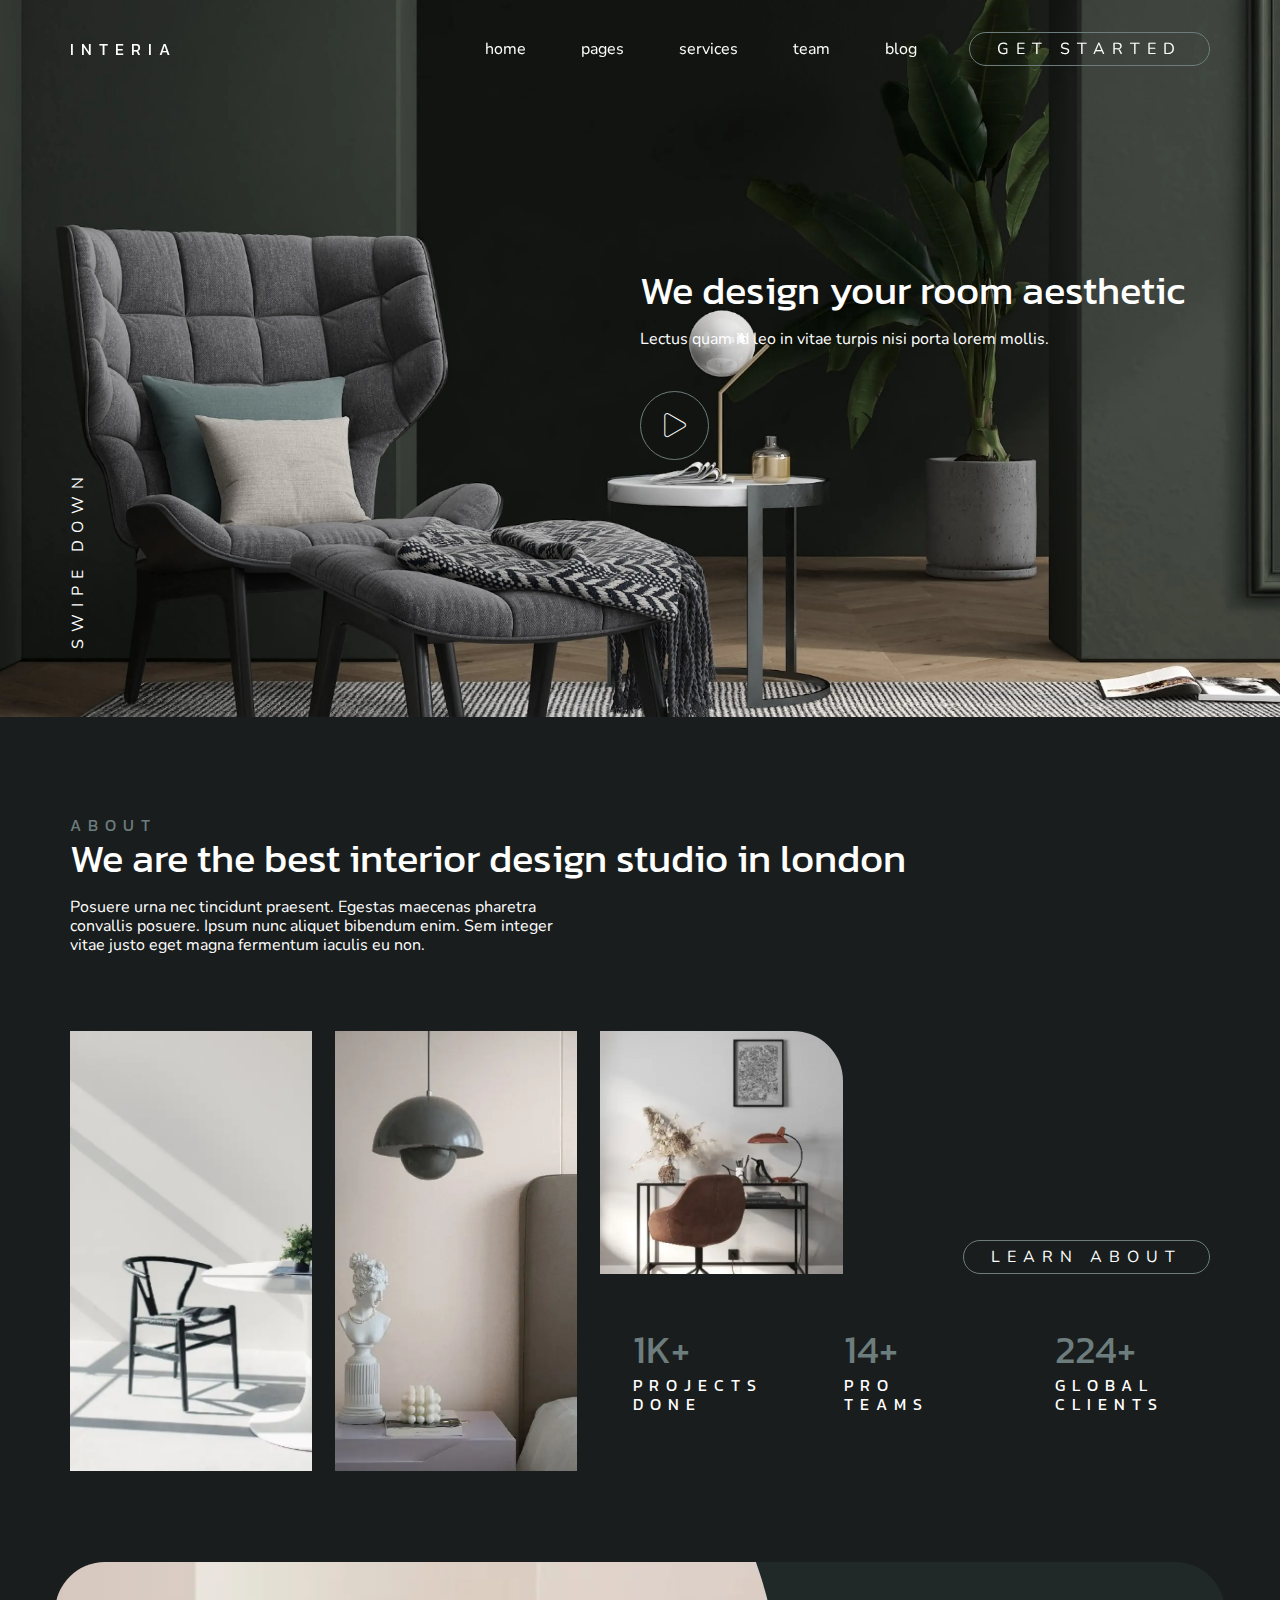
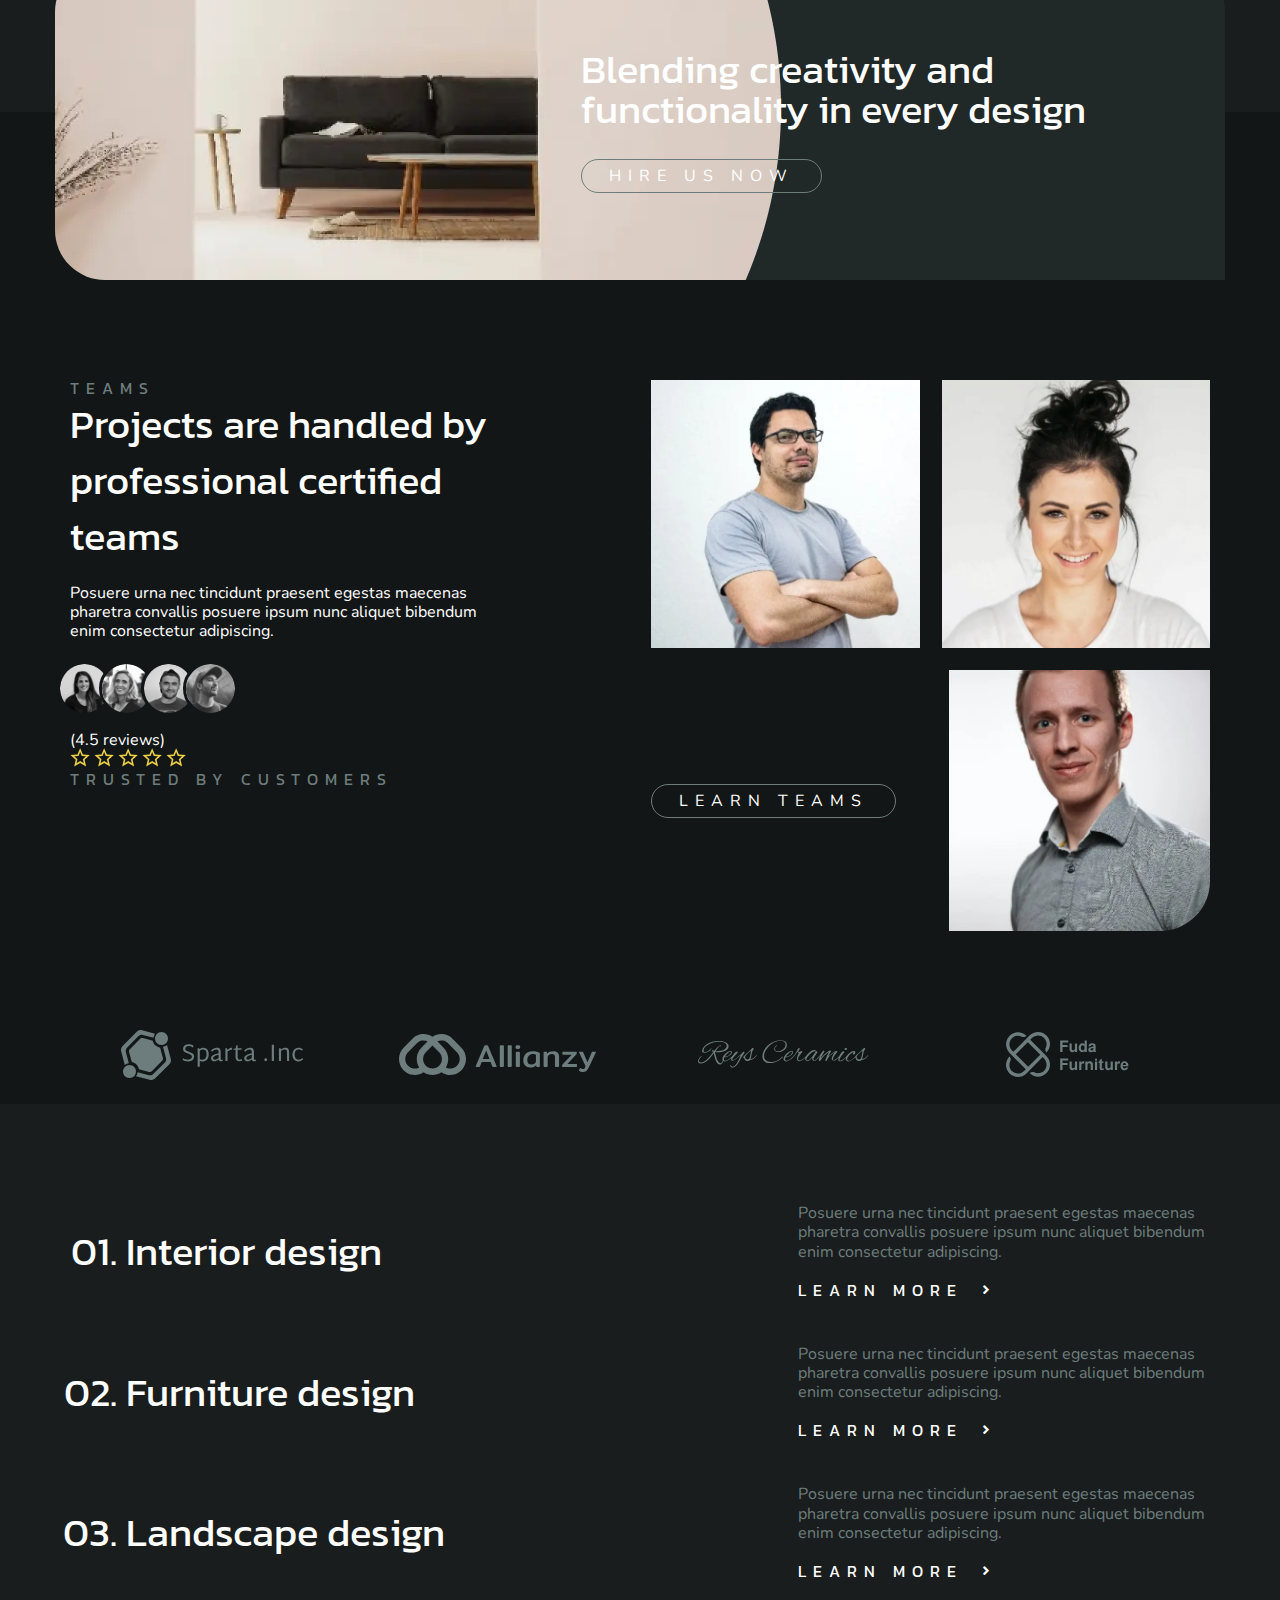
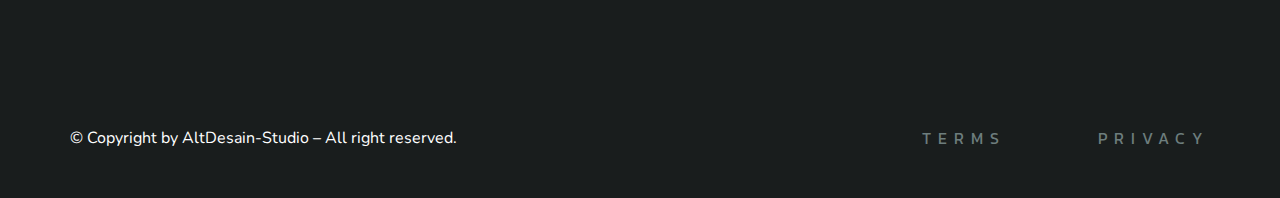
==== commit 1a4059a1: "Add files via upload" ====
--- a/home.html
+++ b/home.html
@@ -6,7 +6,7 @@
 	<meta charset="UTF-8">
 	<meta name="format-detection" content="telephone=no">
 	<!-- <style>body{opacity: 0;}</style> -->
-	<link rel="stylesheet" href="css/style.min.css?_v=20240325161042">
+	<link rel="stylesheet" href="css/style.min.css?_v=20240327153343">
 	<link rel="shortcut icon" href="favicon.ico">
 	<!-- <meta name="robots" content="noindex, nofollow"> -->
 	<meta name="viewport" content="width=device-width, initial-scale=1.0">
@@ -120,17 +120,16 @@
 				<div class="teams__container">
 					<div class="teams__inner">
 						<div class="teams__content head-content">
-							<h4 class="teams__label label labal--margin">ABOUT</h4>
-							<h2 class="teams__title title title--margin">We are the best interior design studio in
-								london
+							<h4 class="teams__label label labal--margin">TEAMS</h4>
+							<h2 class="teams__title title title--margin">Projects are handled by professional certified
+								<br>
+								teams
 							</h2>
 							<div class="teams__text text text--margin">
 								<p>
-									Posuere urna nec tincidunt praesent. Egestas maecenas pharetra convallis posuere.
-									Ipsum
-									nunc aliquet
-									bibendum enim. Sem
-									integer vitae justo eget magna fermentum iaculis eu non.
+									Posuere urna nec tincidunt praesent egestas maecenas pharetra convallis posuere
+									ipsum nunc aliquet bibendum enim
+									consectetur adipiscing.
 								</p>
 							</div>
 							<div class="teams__reviews reviews">
@@ -166,7 +165,7 @@
 								</div>
 							</div>
 							<div class="teams__more-images">
-								<button class="teams__button button button--margin button--w-269">LEARN TEAMS</button>
+								<button class="teams__button button">LEARN TEAMS</button>
 								<div class="teams__image teams__image--br">
 									<picture><source srcset="img/teaem/team_3.webp" type="image/webp"><img src="img/teaem/team_3.jpg" alt="team_3"></picture>
 								</div>
@@ -187,6 +186,60 @@
 							<img src="img/teaem/logo-4.svg" alt="logo-4">
 						</a>
 					</div>
+				</div>
+			</section>
+			<section class="page__summary summary">
+				<div class="summary__container">
+					<ul class="summary__list">
+						<li class="summary__item title">
+							<div class="summary__inner-item">
+								<h3 class="summary__title title">Interior design</h3>
+								<div class="summary__body">
+									<div class="summary__text text text--margin">
+										<p>
+											Posuere urna nec tincidunt praesent egestas maecenas pharetra convallis
+											posuere
+											ipsum nunc aliquet bibendum enim
+											consectetur adipiscing.
+										</p>
+									</div>
+									<a href="#!" class="summary__link _icon-a-right">LEARN MORE</a>
+								</div>
+							</div>
+						</li>
+						<li class="summary__item title">
+							<div class="summary__inner-item">
+								<h3 class="summary__title title">Furniture design</h3>
+								<div class="summary__body">
+									<div class="summary__text text text--margin">
+										<p>
+											Posuere urna nec tincidunt praesent egestas maecenas pharetra convallis
+											posuere
+											ipsum nunc aliquet bibendum enim
+											consectetur adipiscing.
+										</p>
+									</div>
+									<a href="#!" class="summary__link _icon-a-right">LEARN MORE</a>
+								</div>
+							</div>
+						</li>
+						<li class="summary__item title">
+							<div class="summary__inner-item">
+								<h3 class="summary__title title">Landscape design</h3>
+								<div class="summary__body">
+									<div class="summary__text text text--margin">
+										<p>
+											Posuere urna nec tincidunt praesent egestas maecenas pharetra convallis
+											posuere
+											ipsum nunc aliquet bibendum enim
+											consectetur adipiscing.
+										</p>
+									</div>
+									<a href="#!" class="summary__link _icon-a-right">LEARN MORE</a>
+								</div>
+							</div>
+						</li>
+					</ul>
 				</div>
 			</section>
 			<!-- <div class="head-content">
@@ -218,7 +271,7 @@
 			</div>
 		</footer>
 	</div>
-	<script src="js/app.min.js?_v=20240325161042"></script>
+	<script src="js/app.min.js?_v=20240327153343"></script>
 </body>
 
 </html>--- a/css/style.min.css
+++ b/css/style.min.css
@@ -1 +1 @@
-@import url(https://fonts.googleapis.com/css?family=Kanit:regular&display=swap);@import url(https://fonts.googleapis.com/css?family=Nunito:regular&display=swap);@font-face{font-family:icons;font-display:swap;src:url(../fonts/icons.woff2) format("woff2"),url(../fonts/icons.woff) format("woff");font-weight:400;font-style:normal}[class*=_icon-]:before{font-family:icons;font-style:normal;font-weight:400;font-variant:normal;text-transform:none;line-height:1;-webkit-font-smoothing:antialiased;-moz-osx-font-smoothing:grayscale}[class*=_icon-]:before{display:block}._icon-s-instagram:before{content:"\e900"}._icon-s-linkedin:before{content:"\e901"}._icon-s-twitter:before{content:"\e902"}._icon-s-facebook:before{content:"\e903"}._icon-a-right:before{content:"\e904"}._icon-star-past:before{content:"\e905"}._icon-star:before{content:"\e906"}._icon-play:before{content:"\e907"}*{padding:0;margin:0;border:0}*,*::after,*::before{box-sizing:border-box}*::after,*::before{display:inline-block}body,html{height:100%;min-width:320px}body{color:#fff;line-height:1;font-family:Nunito;font-size:1rem;-ms-text-size-adjust:100%;-moz-text-size-adjust:100%;-webkit-text-size-adjust:100%;-webkit-font-smoothing:antialiased;-moz-osx-font-smoothing:grayscale}button,input,textarea{font-family:Nunito;font-size:inherit;line-height:inherit;color:inherit;background-color:transparent}input,textarea{width:100%}button,option,select{cursor:pointer}a{display:inline-block;color:inherit;text-decoration:none}ul li{list-style:none}img{vertical-align:top}h1,h2,h3,h4,h5,h6{font-weight:inherit;font-size:inherit}.lock body{overflow:hidden;touch-action:none;-ms-scroll-chaining:none;overscroll-behavior:none}.wrapper{min-height:100%;display:flex;flex-direction:column;overflow:hidden}@supports (overflow:clip){.wrapper{overflow:clip}}.wrapper > main{flex:1 1 auto}.wrapper > *{min-width:0}[class*=__container]{max-width:73.125rem;margin:0 auto;padding:0 .9375rem}.rating{display:inline-block}.rating__items{display:inline-flex;align-items:flex-start;gap:.25rem}.rating__item{flex:0 0 1.25rem;width:1.25rem;height:1.25rem;position:relative;background:url([data-uri]) 0 0/1.25rem no-repeat;transition:all .3s}.rating__item--active{background:url([data-uri]) 0 0/1.25rem no-repeat}.rating__item span{position:absolute;top:0;left:0;width:0%;height:1.25rem;background:url([data-uri]) 0 0/1.25rem no-repeat}.rating__item:not(:last-child)::after{content:"";position:absolute;right:0;top:0;height:100%;width:.25rem;-webkit-transform:translateX(100%);transform:translateX(100%)}[data-rating=set] .rating__item:not(:last-child)::after{cursor:pointer}.rating__input{width:100%;height:100%;opacity:0;display:block}[data-rating=set] .rating__input{cursor:pointer}.menu{flex-grow:1}.menu__list{display:flex;align-items:center;flex-wrap:wrap;row-gap:.9375rem;justify-content:flex-end}.menu__link{text-decoration:underline;text-decoration-color:transparent;transition:all .3s ease-in-out}.icon-menu{display:none}.ibg{width:100%;height:100%;-o-object-fit:cover;object-fit:cover}.ibg--top{-o-object-position:top;object-position:top}.ibg--bottom{-o-object-position:bottom;object-position:bottom}.ibg--left{-o-object-position:left;object-position:left}.ibg--right{-o-object-position:right;object-position:right}.ibg--contain{-o-object-fit:contain;object-fit:contain}.label{font-family:Kanit,sans-serif;color:#6d7d7d;letter-spacing:.4375rem;text-transform:uppercase}.label--margin:not(:last-child){margin-bottom:.3125rem}.title{font-family:Kanit,sans-serif;font-size:2.5rem}.title--margin:not(:last-child){margin-bottom:1.25rem}.text{line-height:1.2}.text--margin:not(:last-child){margin-bottom:1.25rem}.text p:not(:last-child){margin-bottom:.625rem}.button{padding:.5rem 1.6875rem;max-width:14.3125rem;letter-spacing:.4375rem;text-align:center;border:.0625rem solid #6d7d7d;border-radius:6.25rem;text-transform:uppercase;background-color:transparent;transition:all .3s ease-in-out}.button--w-269{max-width:16.8125rem}.button--margin:not(:last-child){margin-bottom:1.5625rem}.header{position:fixed;top:0;left:0;width:100%;z-index:50;padding-bottom:1.25rem}.header._header-scroll{transition:all .3s ease-in-out;background-color:rgba(0,0,0,.8)}.header__container{padding-top:2rem;display:flex;align-items:center}.header__container > .button{flex-shrink:0}.logo{flex-shrink:0;font-family:Kanit,sans-serif;letter-spacing:.4375rem;position:relative;z-index:2}.footer{background-color:#191d1d}.footer__container{display:flex;align-items:center;justify-content:space-between;-webkit-column-gap:1.25rem;-moz-column-gap:1.25rem;column-gap:1.25rem}.footer__copy{line-height:1.2}.footer__list{display:flex;align-items:center;flex-wrap:wrap;row-gap:.625rem}.footer__link{transition:all .3s ease-in-out}.about{background-color:#191d1d}.about__inner{display:flex;-webkit-column-gap:1.4375rem;-moz-column-gap:1.4375rem;column-gap:1.4375rem}.body-about__gallery{display:flex;gap:1.4375rem}.body-about__image{width:100%}.body-about__image img{width:100%;aspect-ratio:243/442;-o-object-fit:cover;object-fit:cover}.block-about__more-info{display:flex;gap:1.4375rem}.block-about__more-info:not(:last-child){margin-bottom:3.3125rem}.block-about__image{width:100%}.block-about__image img{aspect-ratio:1/1;-o-object-fit:cover;object-fit:cover;width:100%;border-radius:0 var(--border-tr) 0 0}.block-about__button{flex-shrink:0}.counters{display:flex;justify-content:space-around;-webkit-column-gap:1.4375rem;-moz-column-gap:1.4375rem;column-gap:1.4375rem}.counters__item{flex:1 1 7.6875rem;max-width:7.6875rem;display:flex;flex-direction:column;row-gap:.3125rem}.counters__num{font-family:Kanit,sans-serif;font-size:2.5rem;color:#6d7d7d;line-height:1.1;position:relative}.counters__num::after{content:"+"}.counters__num--one::after{content:"K+"}.counters__label{font-family:Kanit,sans-serif;letter-spacing:.4375rem;line-height:1.2}.info-ben{position:relative;z-index:2}.no-webp .info-ben__container{background:#212828 url(../img/blending.png) center left no-repeat}.info-ben__container{border-radius:var(--border-tl) var(--border-tr) 0 var(--border-bl);overflow:hidden;display:flex;align-items:center;justify-content:flex-end;min-height:19.875rem}.info-ben__container > .head-content{position:relative;z-index:2}.info-ben__container > .head-content .title--margin:not(:last-child){margin-bottom:1.875rem}.teams{margin-top:-10.5rem;padding-top:16.75rem;background-color:#131616}.teams__inner{display:flex;-webkit-column-gap:1.375rem;-moz-column-gap:1.375rem;column-gap:1.375rem}.teams__gallery{display:flex;flex-direction:column;gap:1.375rem}.teams__images{display:flex;gap:1.375rem}.teams__image img{aspect-ratio:1/1;-o-object-fit:cover;object-fit:cover;width:100%}.teams__more-images{display:flex;align-items:center;row-gap:1.875rem}.teams__button{flex-shrink:0}.teams__image--br img{aspect-ratio:1/1;-o-object-fit:cover;object-fit:cover;width:100%;border-radius:0 0 3.125rem 0}.teams__logo{display:flex;align-items:center;justify-content:space-around;flex-wrap:wrap;row-gap:1.375rem}.reviews__icon{display:flex}.reviews__icon img{aspect-ratio:1/1;-o-object-fit:cover;object-fit:cover;border:.1875rem solid #131616;border-radius:50%;flex:0 1 3.4375rem;max-width:3.4375rem}.reviews__icon img:not(:first-child){margin-left:-.8125rem}.reviews__description{font-family:Kanit,sans-serif;color:#6d7d7d;letter-spacing:.4375rem}.rating__items input{display:none}.no-webp .hero{background:url(../img/hero-bg.jpg) center center/cover no-repeat}.hero{padding-bottom:4.25rem;min-height:43.0625rem}.hero__container{display:flex;justify-content:space-between;-webkit-column-gap:1.25rem;-moz-column-gap:1.25rem;column-gap:1.25rem}.hero__container > .head-content .text--margin:not(:last-child){margin-bottom:2.625rem}.hero__container > .head-content .head-content__play{width:4.3125rem;height:4.3125rem;border-radius:50%;display:flex;justify-content:center;align-items:center;border:.0625rem solid #6d7d7d;transition:all .3s ease-in-out}.hero__container > .head-content .head-content__play::before{font-size:1.5625rem;transition:all .3s ease-in-out}.hero__swipe-down{display:inline-block;letter-spacing:.4375rem;-webkit-transform:rotate(-180deg);transform:rotate(-180deg);-webkit-writing-mode:vertical-rl;-ms-writing-mode:tb-rl;writing-mode:vertical-rl}@media (min-width:23.4375em){.info-ben__container{background-size:contain}}@media (min-width:29.99875em){.block-about__button{align-self:flex-end}.info-ben__container > .head-content{max-width:32.5rem}}@media (min-width:47.99875em){.about__container > .head-content .text{max-width:32.0625rem}.block-about__image img{border-radius:0 3.125rem 0 0}.teams__content{flex:1 1 50%}.teams__gallery{flex:1 1 50%}.teams__image{max-width:17.125rem}.hero__container > .head-content{flex-basis:35.625rem}}@media (min-width:47.9375em){.block-about__image img{--border-tr:3.125rem}}@media (min-width:61.99875em){.body-about{flex:0 1 31.6875rem;max-width:31.6875rem}.block-about{flex:1 1 38.125rem;max-width:38.125rem}.block-about__image img{max-width:15.1875rem}.info-ben{margin-top:calc(var(--mt)/ 2)}}@media (min-width:61.99875em) and (min-width:73.125em){.info-ben{--mt:-19.875rem}}@media (min-width:61.9375em){.info-ben__container{--border-tl:3.125rem}.info-ben__container{--border-tr:3.125rem}.info-ben__container{--border-bl:3.125rem}}@media (min-width:73.125em){.menu__list{-webkit-column-gap:3.4375rem;-moz-column-gap:3.4375rem;column-gap:3.4375rem}.header__container{-webkit-column-gap:3.25rem;-moz-column-gap:3.25rem;column-gap:3.25rem}.footer__container{padding-top:3.125rem}.footer__container{padding-bottom:3.125rem}.footer__list{-webkit-column-gap:5.75rem;-moz-column-gap:5.75rem;column-gap:5.75rem}.page__about{padding-top:6.25rem}.page__about{padding-bottom:15.625rem}.about__container > .head-content{margin-bottom:4.6875rem}.info-ben__container{-webkit-column-gap:9.1875rem;-moz-column-gap:9.1875rem;column-gap:9.1875rem}.info-ben__container > .head-content{margin-right:6.8125rem}.teams__inner:not(:last-child){margin-bottom:4.6875rem}.teams__more-images{-webkit-column-gap:3.3125rem;-moz-column-gap:3.3125rem;column-gap:3.3125rem}.hero{padding-top:16.875rem}.hero__swipe-down{padding-bottom:12.5rem}}@media (min-width:62em){.teams{padding-top:16.75rem}}@media (max-width:48em){.hero{padding-top:7.5rem}.hero__swipe-down{padding-bottom:.0000000625rem}}@media (max-width:30em){.block-about__image img{--border-tr:0.0000000625rem}.teams{padding-top:13.75rem}.teams__inner:not(:last-child){margin-bottom:1.875rem}}@media (max-width:20em){.footer__container{padding-top:1.25rem}.footer__container{padding-bottom:1.25rem}.page__about{padding-top:2.5rem}.page__about{padding-bottom:2.5rem}.about__container > .head-content{margin-bottom:2.5rem}.info-ben__container{-webkit-column-gap:1.25rem;-moz-column-gap:1.25rem;column-gap:1.25rem}}@media (max-width:61.99875em){.about__inner{flex-direction:column;row-gap:1.4375rem}.teams__more-images{flex-direction:column-reverse}}@media (max-width:61.9375em){.teams__more-images{-webkit-column-gap:1.375rem;-moz-column-gap:1.375rem;column-gap:1.375rem}}@media (max-width:47.99875em){.menu__body{position:fixed;width:100%;height:100%;left:-100%;top:0;overflow:auto;padding:6.25rem .9375rem .9375rem 1.875rem;transition:left .3s;background-color:rgba(0,0,0,.8)}.menu__body::before{content:"";position:fixed;width:100%;height:4.375rem;left:-100%;top:0;transition:left .3s;z-index:2}.menu-open .menu__body{left:0}.menu-open .menu__body::before{left:0}.menu__list{flex-direction:column;row-gap:1.75rem;align-items:flex-end}.menu__link{font-size:2rem;text-transform:uppercase}.icon-menu{display:block;position:relative;width:1.875rem;height:1.125rem;z-index:5}.icon-menu span,.icon-menu::after,.icon-menu::before{content:"";transition:all .3s ease 0s;right:0;position:absolute;width:100%;height:.125rem;background-color:#fff}.icon-menu::before{top:0}.icon-menu::after{bottom:0}.icon-menu span{top:calc(50% - .0625rem)}.menu-open .icon-menu span{width:0}.menu-open .icon-menu::before{top:calc(50% - .0625rem);-webkit-transform:rotate(-45deg);transform:rotate(-45deg)}.menu-open .icon-menu::after{bottom:calc(50% - .0625rem);-webkit-transform:rotate(45deg);transform:rotate(45deg)}.footer__container{flex-direction:column-reverse;row-gap:1.875rem}.counters{justify-content:space-between;flex-wrap:wrap;row-gap:1.4375rem}.info-ben__container{position:relative}.info-ben__container::before{content:"";position:absolute;top:0;left:0;width:100%;height:100%;background-color:rgba(0,0,0,.3)}.teams__inner{flex-direction:column;row-gap:1.875rem}.hero__container{flex-direction:column-reverse;row-gap:3.125rem}}@media (max-width:47.9375em){.menu__list{-webkit-column-gap:1.25rem;-moz-column-gap:1.25rem;column-gap:1.25rem}.header__container{-webkit-column-gap:1.5625rem;-moz-column-gap:1.5625rem;column-gap:1.5625rem}.footer__list{-webkit-column-gap:1.875rem;-moz-column-gap:1.875rem;column-gap:1.875rem}.info-ben__container{--border-tl:0.0000000625rem}.info-ben__container{--border-tr:0.0000000625rem}.info-ben__container{--border-bl:0.0000000625rem}.info-ben__container > .head-content{margin-right:.0000000625rem}}@media (any-hover:hover) and (max-width:47.99875em){.menu__link:hover{-webkit-transform:translateX(-.3125rem);transform:translateX(-.3125rem)}.button:hover{background-color:rgba(255,255,255,.2)}}@media (max-width:47.99875em) and (any-hover:none){.icon-menu{cursor:default}}@media (max-width:29.99875em){.menu__body{display:flex;flex-direction:column;align-items:flex-end}.menu__list:not(:last-child){margin-bottom:2.5rem}.footer__copy{text-align:center}.body-about__gallery{flex-direction:column}.block-about__more-info{flex-direction:column}.block-about__button{max-width:100%}}@media (max-width:23.43625em){.info-ben__container > .head-content{text-align:center}}@media (min-width:47.9375em) and (max-width:73.125em){@supports ((-moz-column-gap:clamp(1.25rem ,-2.9133064516rem + 8.6848635236vw ,3.4375rem)) or (column-gap:clamp(1.25rem ,-2.9133064516rem + 8.6848635236vw ,3.4375rem))){.menu__list{-webkit-column-gap:clamp(1.25rem ,-2.9133064516rem + 8.6848635236vw ,3.4375rem);-moz-column-gap:clamp(1.25rem ,-2.9133064516rem + 8.6848635236vw ,3.4375rem);column-gap:clamp(1.25rem ,-2.9133064516rem + 8.6848635236vw ,3.4375rem)}}@supports not ((-moz-column-gap:clamp(1.25rem ,-2.9133064516rem + 8.6848635236vw ,3.4375rem)) or (column-gap:clamp(1.25rem ,-2.9133064516rem + 8.6848635236vw ,3.4375rem))){.menu__list{-webkit-column-gap:calc(1.25rem + 2.1875 * (100vw - 47.9375rem)/ 25.1875);-moz-column-gap:calc(1.25rem + 2.1875 * (100vw - 47.9375rem)/ 25.1875);column-gap:calc(1.25rem + 2.1875 * (100vw - 47.9375rem)/ 25.1875)}}@supports ((-moz-column-gap:clamp(1.5625rem ,-1.6491935484rem + 6.699751861vw ,3.25rem)) or (column-gap:clamp(1.5625rem ,-1.6491935484rem + 6.699751861vw ,3.25rem))){.header__container{-webkit-column-gap:clamp(1.5625rem ,-1.6491935484rem + 6.699751861vw ,3.25rem);-moz-column-gap:clamp(1.5625rem ,-1.6491935484rem + 6.699751861vw ,3.25rem);column-gap:clamp(1.5625rem ,-1.6491935484rem + 6.699751861vw ,3.25rem)}}@supports not ((-moz-column-gap:clamp(1.5625rem ,-1.6491935484rem + 6.699751861vw ,3.25rem)) or (column-gap:clamp(1.5625rem ,-1.6491935484rem + 6.699751861vw ,3.25rem))){.header__container{-webkit-column-gap:calc(1.5625rem + 1.6875 * (100vw - 47.9375rem)/ 25.1875);-moz-column-gap:calc(1.5625rem + 1.6875 * (100vw - 47.9375rem)/ 25.1875);column-gap:calc(1.5625rem + 1.6875 * (100vw - 47.9375rem)/ 25.1875)}}@supports ((-moz-column-gap:clamp(1.875rem ,-5.5rem + 15.3846153846vw ,5.75rem)) or (column-gap:clamp(1.875rem ,-5.5rem + 15.3846153846vw ,5.75rem))){.footer__list{-webkit-column-gap:clamp(1.875rem ,-5.5rem + 15.3846153846vw ,5.75rem);-moz-column-gap:clamp(1.875rem ,-5.5rem + 15.3846153846vw ,5.75rem);column-gap:clamp(1.875rem ,-5.5rem + 15.3846153846vw ,5.75rem)}}@supports not ((-moz-column-gap:clamp(1.875rem ,-5.5rem + 15.3846153846vw ,5.75rem)) or (column-gap:clamp(1.875rem ,-5.5rem + 15.3846153846vw ,5.75rem))){.footer__list{-webkit-column-gap:calc(1.875rem + 3.875 * (100vw - 47.9375rem)/ 25.1875);-moz-column-gap:calc(1.875rem + 3.875 * (100vw - 47.9375rem)/ 25.1875);column-gap:calc(1.875rem + 3.875 * (100vw - 47.9375rem)/ 25.1875)}}@supports (margin-right:clamp(0.0000000625rem ,-12.965725625rem + 27.0471461538vw ,6.8125rem)){.info-ben__container > .head-content{margin-right:clamp(.0000000625rem ,-12.965725625rem + 27.0471461538vw ,6.8125rem)}}@supports not (margin-right:clamp(0.0000000625rem ,-12.965725625rem + 27.0471461538vw ,6.8125rem)){.info-ben__container > .head-content{margin-right:calc(.0000000625rem + 6.8124999375 * (100vw - 47.9375rem)/ 25.1875)}}}@media (min-width:20em) and (max-width:73.125em){@supports (padding-top:clamp(1.25rem ,0.5441176471rem + 3.5294117647vw ,3.125rem)){.footer__container{padding-top:clamp(1.25rem ,.5441176471rem + 3.5294117647vw ,3.125rem)}}@supports not (padding-top:clamp(1.25rem ,0.5441176471rem + 3.5294117647vw ,3.125rem)){.footer__container{padding-top:calc(1.25rem + 1.875 * (100vw - 20rem)/ 53.125)}}@supports (padding-bottom:clamp(1.25rem ,0.5441176471rem + 3.5294117647vw ,3.125rem)){.footer__container{padding-bottom:clamp(1.25rem ,.5441176471rem + 3.5294117647vw ,3.125rem)}}@supports not (padding-bottom:clamp(1.25rem ,0.5441176471rem + 3.5294117647vw ,3.125rem)){.footer__container{padding-bottom:calc(1.25rem + 1.875 * (100vw - 20rem)/ 53.125)}}@supports (padding-top:clamp(2.5rem ,1.0882352941rem + 7.0588235294vw ,6.25rem)){.page__about{padding-top:clamp(2.5rem ,1.0882352941rem + 7.0588235294vw ,6.25rem)}}@supports not (padding-top:clamp(2.5rem ,1.0882352941rem + 7.0588235294vw ,6.25rem)){.page__about{padding-top:calc(2.5rem + 3.75 * (100vw - 20rem)/ 53.125)}}@supports (padding-bottom:clamp(2.5rem ,-2.4411764706rem + 24.7058823529vw ,15.625rem)){.page__about{padding-bottom:clamp(2.5rem ,-2.4411764706rem + 24.7058823529vw ,15.625rem)}}@supports not (padding-bottom:clamp(2.5rem ,-2.4411764706rem + 24.7058823529vw ,15.625rem)){.page__about{padding-bottom:calc(2.5rem + 13.125 * (100vw - 20rem)/ 53.125)}}@supports (margin-bottom:clamp(2.5rem ,1.6764705882rem + 4.1176470588vw ,4.6875rem)){.about__container > .head-content{margin-bottom:clamp(2.5rem ,1.6764705882rem + 4.1176470588vw ,4.6875rem)}}@supports not (margin-bottom:clamp(2.5rem ,1.6764705882rem + 4.1176470588vw ,4.6875rem)){.about__container > .head-content{margin-bottom:calc(2.5rem + 2.1875 * (100vw - 20rem)/ 53.125)}}@supports ((-moz-column-gap:clamp(1.25rem ,-1.7382352941rem + 14.9411764706vw ,9.1875rem)) or (column-gap:clamp(1.25rem ,-1.7382352941rem + 14.9411764706vw ,9.1875rem))){.info-ben__container{-webkit-column-gap:clamp(1.25rem ,-1.7382352941rem + 14.9411764706vw ,9.1875rem);-moz-column-gap:clamp(1.25rem ,-1.7382352941rem + 14.9411764706vw ,9.1875rem);column-gap:clamp(1.25rem ,-1.7382352941rem + 14.9411764706vw ,9.1875rem)}}@supports not ((-moz-column-gap:clamp(1.25rem ,-1.7382352941rem + 14.9411764706vw ,9.1875rem)) or (column-gap:clamp(1.25rem ,-1.7382352941rem + 14.9411764706vw ,9.1875rem))){.info-ben__container{-webkit-column-gap:calc(1.25rem + 7.9375 * (100vw - 20rem)/ 53.125);-moz-column-gap:calc(1.25rem + 7.9375 * (100vw - 20rem)/ 53.125);column-gap:calc(1.25rem + 7.9375 * (100vw - 20rem)/ 53.125)}}}@media (min-width:30em) and (max-width:47.9375em){@supports (--border-tr:clamp(0.0000000625rem ,-5.2264806692rem + 17.421602439vw ,3.125rem)){.block-about__image img{--border-tr:clamp( 0.0000000625rem , -5.2264806692rem  +  17.421602439vw , 3.125rem )}}@supports not (--border-tr:clamp(0.0000000625rem ,-5.2264806692rem + 17.421602439vw ,3.125rem)){.block-about__image img{--border-tr:calc(0.0000000625rem + 3.1249999375 * (100vw - 30rem) / 17.9375)}}}@media (min-width:61.99875em) and (min-width:62em) and (max-width:73.125em){@supports (--mt:clamp(-19.875rem ,110.7640453546rem + -178.6516859551vw ,0.0000000625rem)){.info-ben{--mt:clamp( -19.875rem , 110.7640453546rem  +  -178.6516859551vw , 0.0000000625rem )}}@supports not (--mt:clamp(-19.875rem ,110.7640453546rem + -178.6516859551vw ,0.0000000625rem)){.info-ben{--mt:calc(0.0000000625rem + -19.8750000625 * (100vw - 62rem) / 11.125)}}}@media (min-width:61.99875em) and (max-width:62em){.info-ben{--mt:0.0000000625rem}}@media (min-width:47.9375em) and (max-width:61.9375em){@supports (--border-tl:clamp(0.0000000625rem ,-10.7003345449rem + 22.321428125vw ,3.125rem)){.info-ben__container{--border-tl:clamp( 0.0000000625rem , -10.7003345449rem  +  22.321428125vw , 3.125rem )}}@supports not (--border-tl:clamp(0.0000000625rem ,-10.7003345449rem + 22.321428125vw ,3.125rem)){.info-ben__container{--border-tl:calc(0.0000000625rem + 3.1249999375 * (100vw - 47.9375rem) / 14)}}@supports (--border-tr:clamp(0.0000000625rem ,-10.7003345449rem + 22.321428125vw ,3.125rem)){.info-ben__container{--border-tr:clamp( 0.0000000625rem , -10.7003345449rem  +  22.321428125vw , 3.125rem )}}@supports not (--border-tr:clamp(0.0000000625rem ,-10.7003345449rem + 22.321428125vw ,3.125rem)){.info-ben__container{--border-tr:calc(0.0000000625rem + 3.1249999375 * (100vw - 47.9375rem) / 14)}}@supports (--border-bl:clamp(0.0000000625rem ,-10.7003345449rem + 22.321428125vw ,3.125rem)){.info-ben__container{--border-bl:clamp( 0.0000000625rem , -10.7003345449rem  +  22.321428125vw , 3.125rem )}}@supports not (--border-bl:clamp(0.0000000625rem ,-10.7003345449rem + 22.321428125vw ,3.125rem)){.info-ben__container{--border-bl:calc(0.0000000625rem + 3.1249999375 * (100vw - 47.9375rem) / 14)}}}@media (min-width:30em) and (max-width:62em){@supports (padding-top:clamp(13.75rem ,10.9375rem + 9.375vw ,16.75rem)){.teams{padding-top:clamp(13.75rem ,10.9375rem + 9.375vw ,16.75rem)}}@supports not (padding-top:clamp(13.75rem ,10.9375rem + 9.375vw ,16.75rem)){.teams{padding-top:calc(13.75rem + 3 * (100vw - 30rem)/ 32)}}}@media (min-width:30em) and (max-width:73.125em){@supports (margin-bottom:clamp(1.875rem ,-0.0815217391rem + 6.5217391304vw ,4.6875rem)){.teams__inner:not(:last-child){margin-bottom:clamp(1.875rem ,-.0815217391rem + 6.5217391304vw ,4.6875rem)}}@supports not (margin-bottom:clamp(1.875rem ,-0.0815217391rem + 6.5217391304vw ,4.6875rem)){.teams__inner:not(:last-child){margin-bottom:calc(1.875rem + 2.8125 * (100vw - 30rem)/ 43.125)}}}@media (min-width:61.9375em) and (max-width:73.125em){@supports ((-moz-column-gap:clamp(1.375rem ,-9.3516061453rem + 17.3184357542vw ,3.3125rem)) or (column-gap:clamp(1.375rem ,-9.3516061453rem + 17.3184357542vw ,3.3125rem))){.teams__more-images{-webkit-column-gap:clamp(1.375rem ,-9.3516061453rem + 17.3184357542vw ,3.3125rem);-moz-column-gap:clamp(1.375rem ,-9.3516061453rem + 17.3184357542vw ,3.3125rem);column-gap:clamp(1.375rem ,-9.3516061453rem + 17.3184357542vw ,3.3125rem)}}@supports not ((-moz-column-gap:clamp(1.375rem ,-9.3516061453rem + 17.3184357542vw ,3.3125rem)) or (column-gap:clamp(1.375rem ,-9.3516061453rem + 17.3184357542vw ,3.3125rem))){.teams__more-images{-webkit-column-gap:calc(1.375rem + 1.9375 * (100vw - 61.9375rem)/ 11.1875);-moz-column-gap:calc(1.375rem + 1.9375 * (100vw - 61.9375rem)/ 11.1875);column-gap:calc(1.375rem + 1.9375 * (100vw - 61.9375rem)/ 11.1875)}}}@media (min-width:48em) and (max-width:73.125em){@supports (padding-top:clamp(7.5rem ,-10.4104477612rem + 37.3134328358vw ,16.875rem)){.hero{padding-top:clamp(7.5rem ,-10.4104477612rem + 37.3134328358vw ,16.875rem)}}@supports not (padding-top:clamp(7.5rem ,-10.4104477612rem + 37.3134328358vw ,16.875rem)){.hero{padding-top:calc(7.5rem + 9.375 * (100vw - 48rem)/ 25.125)}}@supports (padding-bottom:clamp(0.0000000625rem ,-23.880596833rem + 49.7512435323vw ,12.5rem)){.hero__swipe-down{padding-bottom:clamp(.0000000625rem ,-23.880596833rem + 49.7512435323vw ,12.5rem)}}@supports not (padding-bottom:clamp(0.0000000625rem ,-23.880596833rem + 49.7512435323vw ,12.5rem)){.hero__swipe-down{padding-bottom:calc(.0000000625rem + 12.4999999375 * (100vw - 48rem)/ 25.125)}}}@media (any-hover:hover){[data-rating=set] .rating__items:hover .rating__item{background:url([data-uri]) 0 0/1.25rem no-repeat}[data-rating=set] .rating__item:hover ~ .rating__item{background:url([data-uri]) 0 0/1.25rem no-repeat}[data-rating=set] .rating__item:hover ~ .rating__item span{display:none}.menu__link:hover{text-decoration-color:#fff}.button:hover{background-color:rgba(0,0,0,.2)}.footer__link:hover{color:#fff}.hero__container > .head-content .head-content__play:hover{background-color:rgba(255,255,255,.2)}}.webp .info-ben__container{background:#212828 url(../img/blending.webp) center left no-repeat}.webp .hero{background:url(../img/hero-bg.webp) center center/cover no-repeat}+@import url(https://fonts.googleapis.com/css?family=Kanit:regular&display=swap);@import url(https://fonts.googleapis.com/css?family=Nunito:regular&display=swap);@font-face{font-family:icons;font-display:swap;src:url(../fonts/icons.woff2) format("woff2"),url(../fonts/icons.woff) format("woff");font-weight:400;font-style:normal}[class*=_icon-]:before{font-family:icons;font-style:normal;font-weight:400;font-variant:normal;text-transform:none;line-height:1;-webkit-font-smoothing:antialiased;-moz-osx-font-smoothing:grayscale}[class*=_icon-]:before{display:block}._icon-s-instagram:before{content:"\e900"}._icon-s-linkedin:before{content:"\e901"}._icon-s-twitter:before{content:"\e902"}._icon-s-facebook:before{content:"\e903"}._icon-a-right:before{content:"\e904"}._icon-star-past:before{content:"\e905"}._icon-star:before{content:"\e906"}._icon-play:before{content:"\e907"}*{padding:0;margin:0;border:0}*,*::after,*::before{box-sizing:border-box}*::after,*::before{display:inline-block}body,html{height:100%;min-width:320px}body{color:#fff;line-height:1;font-family:Nunito;font-size:1rem;-ms-text-size-adjust:100%;-moz-text-size-adjust:100%;-webkit-text-size-adjust:100%;-webkit-font-smoothing:antialiased;-moz-osx-font-smoothing:grayscale}button,input,textarea{font-family:Nunito;font-size:inherit;line-height:inherit;color:inherit;background-color:transparent}input,textarea{width:100%}button,option,select{cursor:pointer}a{display:inline-block;color:inherit;text-decoration:none}ul li{list-style:none}img{vertical-align:top}h1,h2,h3,h4,h5,h6{font-weight:inherit;font-size:inherit}.lock body{overflow:hidden;touch-action:none;-ms-scroll-chaining:none;overscroll-behavior:none}.wrapper{min-height:100%;display:flex;flex-direction:column;overflow:hidden}@supports (overflow:clip){.wrapper{overflow:clip}}.wrapper > main{flex:1 1 auto}.wrapper > *{min-width:0}[class*=__container]{max-width:73.125rem;margin:0 auto;padding:0 .9375rem}.rating{display:inline-block}.rating__items{display:inline-flex;align-items:flex-start;gap:.25rem}.rating__item{flex:0 0 1.25rem;width:1.25rem;height:1.25rem;position:relative;background:url([data-uri]) 0 0/1.25rem no-repeat;transition:all .3s}.rating__item--active{background:url([data-uri]) 0 0/1.25rem no-repeat}.rating__item span{position:absolute;top:0;left:0;width:0%;height:1.25rem;background:url([data-uri]) 0 0/1.25rem no-repeat}.rating__item:not(:last-child)::after{content:"";position:absolute;right:0;top:0;height:100%;width:.25rem;-webkit-transform:translateX(100%);transform:translateX(100%)}[data-rating=set] .rating__item:not(:last-child)::after{cursor:pointer}.rating__input{width:100%;height:100%;opacity:0;display:block}[data-rating=set] .rating__input{cursor:pointer}.menu{flex-grow:1}.menu__list{display:flex;align-items:center;flex-wrap:wrap;row-gap:.9375rem;justify-content:flex-end}.menu__link{text-decoration:underline;text-decoration-color:transparent;transition:all .3s ease-in-out}.icon-menu{display:none}.ibg{width:100%;height:100%;-o-object-fit:cover;object-fit:cover}.ibg--top{-o-object-position:top;object-position:top}.ibg--bottom{-o-object-position:bottom;object-position:bottom}.ibg--left{-o-object-position:left;object-position:left}.ibg--right{-o-object-position:right;object-position:right}.ibg--contain{-o-object-fit:contain;object-fit:contain}.label{font-family:Kanit,sans-serif;color:#6d7d7d;letter-spacing:.4375rem;text-transform:uppercase}.label--margin:not(:last-child){margin-bottom:.3125rem}.title{font-family:Kanit,sans-serif;font-size:2.5rem}.title--margin:not(:last-child){margin-bottom:1.25rem}.text{line-height:1.2}.text--margin:not(:last-child){margin-bottom:1.25rem}.text p:not(:last-child){margin-bottom:.625rem}.button{padding:.5rem 1.6875rem;letter-spacing:.4375rem;text-align:center;border:.0625rem solid #6d7d7d;border-radius:6.25rem;text-transform:uppercase;background-color:transparent;transition:all .3s ease-in-out}.button--w-269{max-width:16.8125rem}.button--margin:not(:last-child){margin-bottom:1.5625rem}.header{position:fixed;top:0;left:0;width:100%;z-index:50;padding-bottom:1.25rem}.header._header-scroll{transition:all .3s ease-in-out;background-color:rgba(0,0,0,.8)}.header__container{padding-top:2rem;display:flex;align-items:center}.header__container > .button{flex-shrink:0}.logo{flex-shrink:0;font-family:Kanit,sans-serif;letter-spacing:.4375rem;position:relative;z-index:2}.footer{background-color:#191d1d}.footer__container{display:flex;align-items:center;justify-content:space-between;-webkit-column-gap:1.25rem;-moz-column-gap:1.25rem;column-gap:1.25rem}.footer__copy{line-height:1.2}.footer__list{display:flex;align-items:center;flex-wrap:wrap;row-gap:.625rem}.footer__link{transition:all .3s ease-in-out}.about{background-color:#191d1d}.about__inner{display:flex;-webkit-column-gap:1.4375rem;-moz-column-gap:1.4375rem;column-gap:1.4375rem}.body-about__gallery{display:flex;gap:1.4375rem}.body-about__image{width:100%}.body-about__image img{width:100%;aspect-ratio:243/442;-o-object-fit:cover;object-fit:cover}.block-about__more-info{display:flex;gap:1.4375rem}.block-about__more-info:not(:last-child){margin-bottom:3.3125rem}.block-about__image{width:100%}.block-about__image img{aspect-ratio:1/1;-o-object-fit:cover;object-fit:cover;width:100%;border-radius:0 var(--border-tr) 0 0}.block-about__button{flex-shrink:0}.counters{display:flex;justify-content:space-around;-webkit-column-gap:1.4375rem;-moz-column-gap:1.4375rem;column-gap:1.4375rem}.counters__item{flex:1 1 7.6875rem;max-width:7.6875rem;display:flex;flex-direction:column;row-gap:.3125rem}.counters__num{font-family:Kanit,sans-serif;font-size:2.5rem;color:#6d7d7d;line-height:1.1;position:relative}.counters__num::after{content:"+"}.counters__num--one::after{content:"K+"}.counters__label{font-family:Kanit,sans-serif;letter-spacing:.4375rem;line-height:1.2}.info-ben{position:relative;z-index:2}.no-webp .info-ben__container{background:#212828 url(../img/blending.png) center left no-repeat}.info-ben__container{border-radius:var(--border-tl) var(--border-tr) 0 var(--border-bl);overflow:hidden;display:flex;align-items:center;justify-content:flex-end;min-height:19.875rem}.info-ben__container > .head-content{position:relative;z-index:2}.info-ben__container > .head-content .title--margin:not(:last-child){margin-bottom:1.875rem}.teams{margin-top:-10.5rem;padding-top:16.75rem;background-color:#131616}.teams__inner{display:flex;-webkit-column-gap:1.375rem;-moz-column-gap:1.375rem;column-gap:1.375rem}.teams__title{line-height:1.4}.teams__gallery{display:flex;flex-direction:column;gap:1.375rem}.teams__images{display:flex;gap:1.375rem}.teams__image img{aspect-ratio:1/1;-o-object-fit:cover;object-fit:cover;width:100%}.teams__image--br img{border-radius:0 0 var(--border-br) 0}.teams__more-images{display:flex;align-items:center;row-gap:1.875rem}.teams__button{flex-shrink:0}.teams__logo{display:flex;align-items:center;justify-content:space-around;flex-wrap:wrap;row-gap:1.375rem}.reviews__icon{display:flex}.reviews__icon img{aspect-ratio:1/1;-o-object-fit:cover;object-fit:cover;border:.1875rem solid #131616;border-radius:50%;flex:0 1 3.4375rem;max-width:3.4375rem}.reviews__icon img:not(:first-child){margin-left:-.8125rem}.reviews__description{font-family:Kanit,sans-serif;color:#6d7d7d;letter-spacing:.4375rem}.rating__items input{display:none}.summary{background-color:#191d1d}.summary__item{margin-left:3.5rem;list-style:decimal-leading-zero}.summary__item:not(:last-child){margin-bottom:2.9375rem}.summary__inner-item{display:flex;-webkit-column-gap:1.875rem;-moz-column-gap:1.875rem;column-gap:1.875rem}.summary__text{font-family:Nunito;font-size:1rem;letter-spacing:1.2;color:#6d7d7d}.summary__link{font-size:1rem;letter-spacing:.4375rem;display:flex;flex-direction:row-reverse;justify-content:flex-end;align-items:center;-webkit-column-gap:1.25rem;-moz-column-gap:1.25rem;column-gap:1.25rem}.summary__link::before{font-size:.625rem;transition:all .3s ease-in-out}.no-webp .hero{background:url(../img/hero-bg.jpg) center center/cover no-repeat}.hero{padding-bottom:4.25rem;min-height:43.0625rem}.hero__container{display:flex;justify-content:space-between;-webkit-column-gap:1.25rem;-moz-column-gap:1.25rem;column-gap:1.25rem}.hero__container > .head-content .text--margin:not(:last-child){margin-bottom:2.625rem}.hero__container > .head-content .head-content__play{width:4.3125rem;height:4.3125rem;border-radius:50%;display:flex;justify-content:center;align-items:center;border:.0625rem solid #6d7d7d;transition:all .3s ease-in-out}.hero__container > .head-content .head-content__play::before{font-size:1.5625rem;transition:all .3s ease-in-out}.hero__swipe-down{display:inline-block;letter-spacing:.4375rem;-webkit-transform:rotate(-180deg);transform:rotate(-180deg);-webkit-writing-mode:vertical-rl;-ms-writing-mode:tb-rl;writing-mode:vertical-rl}@media (min-width:23.4375em){.info-ben__container{background-size:contain}}@media (min-width:29.99875em){.block-about__button{align-self:flex-end}.info-ben__container > .head-content{max-width:32.5rem}}@media (min-width:47.99875em){.about__container > .head-content .text{max-width:32.0625rem}.block-about__image img{border-radius:0 3.125rem 0 0}.teams__content{flex:1 1 50%}.teams__text{max-width:27.5rem}.teams__gallery{flex:1 1 50%}.teams__image{max-width:17.125rem}.hero__container > .head-content{flex-basis:35.625rem}}@media (min-width:47.9375em){.block-about__image img{--border-tr:3.125rem}.teams__image--br img{--border-br:3.125rem}}@media (min-width:61.99875em){.body-about{flex:0 1 31.6875rem;max-width:31.6875rem}.block-about{flex:1 1 38.125rem;max-width:38.125rem}.block-about__image img{max-width:15.1875rem}.info-ben{margin-top:calc(var(--mt)/ 2)}.summary__inner-item{align-items:center}.summary__title{flex-grow:1}.summary__body{flex:0 1 25.75rem}}@media (min-width:61.99875em) and (min-width:73.125em){.info-ben{--mt:-19.875rem}}@media (min-width:61.9375em){.info-ben__container{--border-tl:3.125rem}.info-ben__container{--border-tr:3.125rem}.info-ben__container{--border-bl:3.125rem}}@media (min-width:73.125em){.menu__list{-webkit-column-gap:3.4375rem;-moz-column-gap:3.4375rem;column-gap:3.4375rem}.header__container{-webkit-column-gap:3.25rem;-moz-column-gap:3.25rem;column-gap:3.25rem}.footer__container{padding-top:3.125rem}.footer__container{padding-bottom:3.125rem}.footer__list{-webkit-column-gap:5.75rem;-moz-column-gap:5.75rem;column-gap:5.75rem}.page__about{padding-top:6.25rem}.page__about{padding-bottom:15.625rem}.page__summary{padding-top:6.25rem}.page__summary{padding-bottom:6.25rem}.about__container > .head-content{margin-bottom:4.6875rem}.info-ben__container{-webkit-column-gap:9.1875rem;-moz-column-gap:9.1875rem;column-gap:9.1875rem}.info-ben__container > .head-content{margin-right:6.8125rem}.teams__inner:not(:last-child){margin-bottom:4.6875rem}.teams__more-images{-webkit-column-gap:3.3125rem;-moz-column-gap:3.3125rem;column-gap:3.3125rem}.summary__title{font-size:2.5rem}.hero{padding-top:16.875rem}.hero__swipe-down{padding-bottom:12.5rem}}@media (min-width:62em){.teams{padding-top:16.75rem}}@media (max-width:48em){.hero{padding-top:7.5rem}.hero__swipe-down{padding-bottom:.0000000625rem}}@media (max-width:30em){.block-about__image img{--border-tr:0.0000000625rem}.teams{padding-top:13.75rem}.teams__inner:not(:last-child){margin-bottom:1.875rem}.teams__image--br img{--border-br:0.0000000625rem}}@media (max-width:20em){.footer__container{padding-top:1.25rem}.footer__container{padding-bottom:1.25rem}.page__about{padding-top:2.5rem}.page__about{padding-bottom:2.5rem}.page__summary{padding-top:2.5rem}.page__summary{padding-bottom:2.5rem}.about__container > .head-content{margin-bottom:2.5rem}.info-ben__container{-webkit-column-gap:1.25rem;-moz-column-gap:1.25rem;column-gap:1.25rem}.summary__title{font-size:1.75rem}}@media (max-width:61.99875em){.about__inner{flex-direction:column;row-gap:1.4375rem}.teams__more-images{flex-direction:column-reverse}.summary__inner-item{flex-direction:column;row-gap:1.875rem}}@media (max-width:61.9375em){.teams__more-images{-webkit-column-gap:1.375rem;-moz-column-gap:1.375rem;column-gap:1.375rem}}@media (max-width:47.99875em){.menu__body{position:fixed;width:100%;height:100%;left:-100%;top:0;overflow:auto;padding:6.25rem .9375rem .9375rem 1.875rem;transition:left .3s;background-color:rgba(0,0,0,.8)}.menu__body::before{content:"";position:fixed;width:100%;height:4.375rem;left:-100%;top:0;transition:left .3s;z-index:2}.menu-open .menu__body{left:0}.menu-open .menu__body::before{left:0}.menu__list{flex-direction:column;row-gap:1.75rem;align-items:flex-end}.menu__link{font-size:2rem;text-transform:uppercase}.icon-menu{display:block;position:relative;width:1.875rem;height:1.125rem;z-index:5}.icon-menu span,.icon-menu::after,.icon-menu::before{content:"";transition:all .3s ease 0s;right:0;position:absolute;width:100%;height:.125rem;background-color:#fff}.icon-menu::before{top:0}.icon-menu::after{bottom:0}.icon-menu span{top:calc(50% - .0625rem)}.menu-open .icon-menu span{width:0}.menu-open .icon-menu::before{top:calc(50% - .0625rem);-webkit-transform:rotate(-45deg);transform:rotate(-45deg)}.menu-open .icon-menu::after{bottom:calc(50% - .0625rem);-webkit-transform:rotate(45deg);transform:rotate(45deg)}.footer__container{flex-direction:column-reverse;row-gap:1.875rem}.counters{justify-content:space-between;flex-wrap:wrap;row-gap:1.4375rem}.info-ben__container{position:relative}.info-ben__container::before{content:"";position:absolute;top:0;left:0;width:100%;height:100%;background-color:rgba(0,0,0,.3)}.teams__inner{flex-direction:column;row-gap:1.875rem}.hero__container{flex-direction:column-reverse;row-gap:3.125rem}}@media (max-width:47.9375em){.menu__list{-webkit-column-gap:1.25rem;-moz-column-gap:1.25rem;column-gap:1.25rem}.header__container{-webkit-column-gap:1.5625rem;-moz-column-gap:1.5625rem;column-gap:1.5625rem}.footer__list{-webkit-column-gap:1.875rem;-moz-column-gap:1.875rem;column-gap:1.875rem}.info-ben__container{--border-tl:0.0000000625rem}.info-ben__container{--border-tr:0.0000000625rem}.info-ben__container{--border-bl:0.0000000625rem}.info-ben__container > .head-content{margin-right:.0000000625rem}}@media (any-hover:hover) and (max-width:47.99875em){.menu__link:hover{-webkit-transform:translateX(-.3125rem);transform:translateX(-.3125rem)}.button:hover{background-color:rgba(255,255,255,.2)}}@media (max-width:47.99875em) and (any-hover:none){.icon-menu{cursor:default}}@media (max-width:29.99875em){.menu__body{display:flex;flex-direction:column;align-items:flex-end}.menu__list:not(:last-child){margin-bottom:2.5rem}.footer__copy{text-align:center}.body-about__gallery{flex-direction:column}.block-about__more-info{flex-direction:column}.block-about__button{max-width:100%}.teams__images{flex-direction:column}.teams__button{align-self:stretch;max-width:100%}}@media (max-width:23.43625em){.info-ben__container > .head-content{text-align:center}}@media (min-width:47.9375em) and (max-width:73.125em){@supports ((-moz-column-gap:clamp(1.25rem ,-2.9133064516rem + 8.6848635236vw ,3.4375rem)) or (column-gap:clamp(1.25rem ,-2.9133064516rem + 8.6848635236vw ,3.4375rem))){.menu__list{-webkit-column-gap:clamp(1.25rem ,-2.9133064516rem + 8.6848635236vw ,3.4375rem);-moz-column-gap:clamp(1.25rem ,-2.9133064516rem + 8.6848635236vw ,3.4375rem);column-gap:clamp(1.25rem ,-2.9133064516rem + 8.6848635236vw ,3.4375rem)}}@supports not ((-moz-column-gap:clamp(1.25rem ,-2.9133064516rem + 8.6848635236vw ,3.4375rem)) or (column-gap:clamp(1.25rem ,-2.9133064516rem + 8.6848635236vw ,3.4375rem))){.menu__list{-webkit-column-gap:calc(1.25rem + 2.1875 * (100vw - 47.9375rem)/ 25.1875);-moz-column-gap:calc(1.25rem + 2.1875 * (100vw - 47.9375rem)/ 25.1875);column-gap:calc(1.25rem + 2.1875 * (100vw - 47.9375rem)/ 25.1875)}}@supports ((-moz-column-gap:clamp(1.5625rem ,-1.6491935484rem + 6.699751861vw ,3.25rem)) or (column-gap:clamp(1.5625rem ,-1.6491935484rem + 6.699751861vw ,3.25rem))){.header__container{-webkit-column-gap:clamp(1.5625rem ,-1.6491935484rem + 6.699751861vw ,3.25rem);-moz-column-gap:clamp(1.5625rem ,-1.6491935484rem + 6.699751861vw ,3.25rem);column-gap:clamp(1.5625rem ,-1.6491935484rem + 6.699751861vw ,3.25rem)}}@supports not ((-moz-column-gap:clamp(1.5625rem ,-1.6491935484rem + 6.699751861vw ,3.25rem)) or (column-gap:clamp(1.5625rem ,-1.6491935484rem + 6.699751861vw ,3.25rem))){.header__container{-webkit-column-gap:calc(1.5625rem + 1.6875 * (100vw - 47.9375rem)/ 25.1875);-moz-column-gap:calc(1.5625rem + 1.6875 * (100vw - 47.9375rem)/ 25.1875);column-gap:calc(1.5625rem + 1.6875 * (100vw - 47.9375rem)/ 25.1875)}}@supports ((-moz-column-gap:clamp(1.875rem ,-5.5rem + 15.3846153846vw ,5.75rem)) or (column-gap:clamp(1.875rem ,-5.5rem + 15.3846153846vw ,5.75rem))){.footer__list{-webkit-column-gap:clamp(1.875rem ,-5.5rem + 15.3846153846vw ,5.75rem);-moz-column-gap:clamp(1.875rem ,-5.5rem + 15.3846153846vw ,5.75rem);column-gap:clamp(1.875rem ,-5.5rem + 15.3846153846vw ,5.75rem)}}@supports not ((-moz-column-gap:clamp(1.875rem ,-5.5rem + 15.3846153846vw ,5.75rem)) or (column-gap:clamp(1.875rem ,-5.5rem + 15.3846153846vw ,5.75rem))){.footer__list{-webkit-column-gap:calc(1.875rem + 3.875 * (100vw - 47.9375rem)/ 25.1875);-moz-column-gap:calc(1.875rem + 3.875 * (100vw - 47.9375rem)/ 25.1875);column-gap:calc(1.875rem + 3.875 * (100vw - 47.9375rem)/ 25.1875)}}@supports (margin-right:clamp(0.0000000625rem ,-12.965725625rem + 27.0471461538vw ,6.8125rem)){.info-ben__container > .head-content{margin-right:clamp(.0000000625rem ,-12.965725625rem + 27.0471461538vw ,6.8125rem)}}@supports not (margin-right:clamp(0.0000000625rem ,-12.965725625rem + 27.0471461538vw ,6.8125rem)){.info-ben__container > .head-content{margin-right:calc(.0000000625rem + 6.8124999375 * (100vw - 47.9375rem)/ 25.1875)}}}@media (min-width:20em) and (max-width:73.125em){@supports (padding-top:clamp(1.25rem ,0.5441176471rem + 3.5294117647vw ,3.125rem)){.footer__container{padding-top:clamp(1.25rem ,.5441176471rem + 3.5294117647vw ,3.125rem)}}@supports not (padding-top:clamp(1.25rem ,0.5441176471rem + 3.5294117647vw ,3.125rem)){.footer__container{padding-top:calc(1.25rem + 1.875 * (100vw - 20rem)/ 53.125)}}@supports (padding-bottom:clamp(1.25rem ,0.5441176471rem + 3.5294117647vw ,3.125rem)){.footer__container{padding-bottom:clamp(1.25rem ,.5441176471rem + 3.5294117647vw ,3.125rem)}}@supports not (padding-bottom:clamp(1.25rem ,0.5441176471rem + 3.5294117647vw ,3.125rem)){.footer__container{padding-bottom:calc(1.25rem + 1.875 * (100vw - 20rem)/ 53.125)}}@supports (padding-top:clamp(2.5rem ,1.0882352941rem + 7.0588235294vw ,6.25rem)){.page__about{padding-top:clamp(2.5rem ,1.0882352941rem + 7.0588235294vw ,6.25rem)}}@supports not (padding-top:clamp(2.5rem ,1.0882352941rem + 7.0588235294vw ,6.25rem)){.page__about{padding-top:calc(2.5rem + 3.75 * (100vw - 20rem)/ 53.125)}}@supports (padding-bottom:clamp(2.5rem ,-2.4411764706rem + 24.7058823529vw ,15.625rem)){.page__about{padding-bottom:clamp(2.5rem ,-2.4411764706rem + 24.7058823529vw ,15.625rem)}}@supports not (padding-bottom:clamp(2.5rem ,-2.4411764706rem + 24.7058823529vw ,15.625rem)){.page__about{padding-bottom:calc(2.5rem + 13.125 * (100vw - 20rem)/ 53.125)}}@supports (padding-top:clamp(2.5rem ,1.0882352941rem + 7.0588235294vw ,6.25rem)){.page__summary{padding-top:clamp(2.5rem ,1.0882352941rem + 7.0588235294vw ,6.25rem)}}@supports not (padding-top:clamp(2.5rem ,1.0882352941rem + 7.0588235294vw ,6.25rem)){.page__summary{padding-top:calc(2.5rem + 3.75 * (100vw - 20rem)/ 53.125)}}@supports (padding-bottom:clamp(2.5rem ,1.0882352941rem + 7.0588235294vw ,6.25rem)){.page__summary{padding-bottom:clamp(2.5rem ,1.0882352941rem + 7.0588235294vw ,6.25rem)}}@supports not (padding-bottom:clamp(2.5rem ,1.0882352941rem + 7.0588235294vw ,6.25rem)){.page__summary{padding-bottom:calc(2.5rem + 3.75 * (100vw - 20rem)/ 53.125)}}@supports (margin-bottom:clamp(2.5rem ,1.6764705882rem + 4.1176470588vw ,4.6875rem)){.about__container > .head-content{margin-bottom:clamp(2.5rem ,1.6764705882rem + 4.1176470588vw ,4.6875rem)}}@supports not (margin-bottom:clamp(2.5rem ,1.6764705882rem + 4.1176470588vw ,4.6875rem)){.about__container > .head-content{margin-bottom:calc(2.5rem + 2.1875 * (100vw - 20rem)/ 53.125)}}@supports ((-moz-column-gap:clamp(1.25rem ,-1.7382352941rem + 14.9411764706vw ,9.1875rem)) or (column-gap:clamp(1.25rem ,-1.7382352941rem + 14.9411764706vw ,9.1875rem))){.info-ben__container{-webkit-column-gap:clamp(1.25rem ,-1.7382352941rem + 14.9411764706vw ,9.1875rem);-moz-column-gap:clamp(1.25rem ,-1.7382352941rem + 14.9411764706vw ,9.1875rem);column-gap:clamp(1.25rem ,-1.7382352941rem + 14.9411764706vw ,9.1875rem)}}@supports not ((-moz-column-gap:clamp(1.25rem ,-1.7382352941rem + 14.9411764706vw ,9.1875rem)) or (column-gap:clamp(1.25rem ,-1.7382352941rem + 14.9411764706vw ,9.1875rem))){.info-ben__container{-webkit-column-gap:calc(1.25rem + 7.9375 * (100vw - 20rem)/ 53.125);-moz-column-gap:calc(1.25rem + 7.9375 * (100vw - 20rem)/ 53.125);column-gap:calc(1.25rem + 7.9375 * (100vw - 20rem)/ 53.125)}}@supports (font-size:clamp(1.75rem ,1.4676470588rem + 1.4117647059vw ,2.5rem)){.summary__title{font-size:clamp(1.75rem ,1.4676470588rem + 1.4117647059vw ,2.5rem)}}@supports not (font-size:clamp(1.75rem ,1.4676470588rem + 1.4117647059vw ,2.5rem)){.summary__title{font-size:calc(1.75rem + .75 * (100vw - 20rem)/ 53.125)}}}@media (min-width:30em) and (max-width:47.9375em){@supports (--border-tr:clamp(0.0000000625rem ,-5.2264806692rem + 17.421602439vw ,3.125rem)){.block-about__image img{--border-tr:clamp( 0.0000000625rem , -5.2264806692rem  +  17.421602439vw , 3.125rem )}}@supports not (--border-tr:clamp(0.0000000625rem ,-5.2264806692rem + 17.421602439vw ,3.125rem)){.block-about__image img{--border-tr:calc(0.0000000625rem + 3.1249999375 * (100vw - 30rem) / 17.9375)}}@supports (--border-br:clamp(0.0000000625rem ,-5.2264806692rem + 17.421602439vw ,3.125rem)){.teams__image--br img{--border-br:clamp( 0.0000000625rem , -5.2264806692rem  +  17.421602439vw , 3.125rem )}}@supports not (--border-br:clamp(0.0000000625rem ,-5.2264806692rem + 17.421602439vw ,3.125rem)){.teams__image--br img{--border-br:calc(0.0000000625rem + 3.1249999375 * (100vw - 30rem) / 17.9375)}}}@media (min-width:61.99875em) and (min-width:62em) and (max-width:73.125em){@supports (--mt:clamp(-19.875rem ,110.7640453546rem + -178.6516859551vw ,0.0000000625rem)){.info-ben{--mt:clamp( -19.875rem , 110.7640453546rem  +  -178.6516859551vw , 0.0000000625rem )}}@supports not (--mt:clamp(-19.875rem ,110.7640453546rem + -178.6516859551vw ,0.0000000625rem)){.info-ben{--mt:calc(0.0000000625rem + -19.8750000625 * (100vw - 62rem) / 11.125)}}}@media (min-width:61.99875em) and (max-width:62em){.info-ben{--mt:0.0000000625rem}}@media (min-width:47.9375em) and (max-width:61.9375em){@supports (--border-tl:clamp(0.0000000625rem ,-10.7003345449rem + 22.321428125vw ,3.125rem)){.info-ben__container{--border-tl:clamp( 0.0000000625rem , -10.7003345449rem  +  22.321428125vw , 3.125rem )}}@supports not (--border-tl:clamp(0.0000000625rem ,-10.7003345449rem + 22.321428125vw ,3.125rem)){.info-ben__container{--border-tl:calc(0.0000000625rem + 3.1249999375 * (100vw - 47.9375rem) / 14)}}@supports (--border-tr:clamp(0.0000000625rem ,-10.7003345449rem + 22.321428125vw ,3.125rem)){.info-ben__container{--border-tr:clamp( 0.0000000625rem , -10.7003345449rem  +  22.321428125vw , 3.125rem )}}@supports not (--border-tr:clamp(0.0000000625rem ,-10.7003345449rem + 22.321428125vw ,3.125rem)){.info-ben__container{--border-tr:calc(0.0000000625rem + 3.1249999375 * (100vw - 47.9375rem) / 14)}}@supports (--border-bl:clamp(0.0000000625rem ,-10.7003345449rem + 22.321428125vw ,3.125rem)){.info-ben__container{--border-bl:clamp( 0.0000000625rem , -10.7003345449rem  +  22.321428125vw , 3.125rem )}}@supports not (--border-bl:clamp(0.0000000625rem ,-10.7003345449rem + 22.321428125vw ,3.125rem)){.info-ben__container{--border-bl:calc(0.0000000625rem + 3.1249999375 * (100vw - 47.9375rem) / 14)}}}@media (min-width:30em) and (max-width:62em){@supports (padding-top:clamp(13.75rem ,10.9375rem + 9.375vw ,16.75rem)){.teams{padding-top:clamp(13.75rem ,10.9375rem + 9.375vw ,16.75rem)}}@supports not (padding-top:clamp(13.75rem ,10.9375rem + 9.375vw ,16.75rem)){.teams{padding-top:calc(13.75rem + 3 * (100vw - 30rem)/ 32)}}}@media (min-width:30em) and (max-width:73.125em){@supports (margin-bottom:clamp(1.875rem ,-0.0815217391rem + 6.5217391304vw ,4.6875rem)){.teams__inner:not(:last-child){margin-bottom:clamp(1.875rem ,-.0815217391rem + 6.5217391304vw ,4.6875rem)}}@supports not (margin-bottom:clamp(1.875rem ,-0.0815217391rem + 6.5217391304vw ,4.6875rem)){.teams__inner:not(:last-child){margin-bottom:calc(1.875rem + 2.8125 * (100vw - 30rem)/ 43.125)}}}@media (min-width:61.9375em) and (max-width:73.125em){@supports ((-moz-column-gap:clamp(1.375rem ,-9.3516061453rem + 17.3184357542vw ,3.3125rem)) or (column-gap:clamp(1.375rem ,-9.3516061453rem + 17.3184357542vw ,3.3125rem))){.teams__more-images{-webkit-column-gap:clamp(1.375rem ,-9.3516061453rem + 17.3184357542vw ,3.3125rem);-moz-column-gap:clamp(1.375rem ,-9.3516061453rem + 17.3184357542vw ,3.3125rem);column-gap:clamp(1.375rem ,-9.3516061453rem + 17.3184357542vw ,3.3125rem)}}@supports not ((-moz-column-gap:clamp(1.375rem ,-9.3516061453rem + 17.3184357542vw ,3.3125rem)) or (column-gap:clamp(1.375rem ,-9.3516061453rem + 17.3184357542vw ,3.3125rem))){.teams__more-images{-webkit-column-gap:calc(1.375rem + 1.9375 * (100vw - 61.9375rem)/ 11.1875);-moz-column-gap:calc(1.375rem + 1.9375 * (100vw - 61.9375rem)/ 11.1875);column-gap:calc(1.375rem + 1.9375 * (100vw - 61.9375rem)/ 11.1875)}}}@media (min-width:48em) and (max-width:73.125em){@supports (padding-top:clamp(7.5rem ,-10.4104477612rem + 37.3134328358vw ,16.875rem)){.hero{padding-top:clamp(7.5rem ,-10.4104477612rem + 37.3134328358vw ,16.875rem)}}@supports not (padding-top:clamp(7.5rem ,-10.4104477612rem + 37.3134328358vw ,16.875rem)){.hero{padding-top:calc(7.5rem + 9.375 * (100vw - 48rem)/ 25.125)}}@supports (padding-bottom:clamp(0.0000000625rem ,-23.880596833rem + 49.7512435323vw ,12.5rem)){.hero__swipe-down{padding-bottom:clamp(.0000000625rem ,-23.880596833rem + 49.7512435323vw ,12.5rem)}}@supports not (padding-bottom:clamp(0.0000000625rem ,-23.880596833rem + 49.7512435323vw ,12.5rem)){.hero__swipe-down{padding-bottom:calc(.0000000625rem + 12.4999999375 * (100vw - 48rem)/ 25.125)}}}@media (any-hover:hover){[data-rating=set] .rating__items:hover .rating__item{background:url([data-uri]) 0 0/1.25rem no-repeat}[data-rating=set] .rating__item:hover ~ .rating__item{background:url([data-uri]) 0 0/1.25rem no-repeat}[data-rating=set] .rating__item:hover ~ .rating__item span{display:none}.menu__link:hover{text-decoration-color:#fff}.button:hover{background-color:rgba(0,0,0,.2)}.footer__link:hover{color:#fff}.summary__link:hover::before{-webkit-transform:translateX(.3125rem);transform:translateX(.3125rem)}.hero__container > .head-content .head-content__play:hover{background-color:rgba(255,255,255,.2)}}.webp .info-ben__container{background:#212828 url(../img/blending.webp) center left no-repeat}.webp .hero{background:url(../img/hero-bg.webp) center center/cover no-repeat}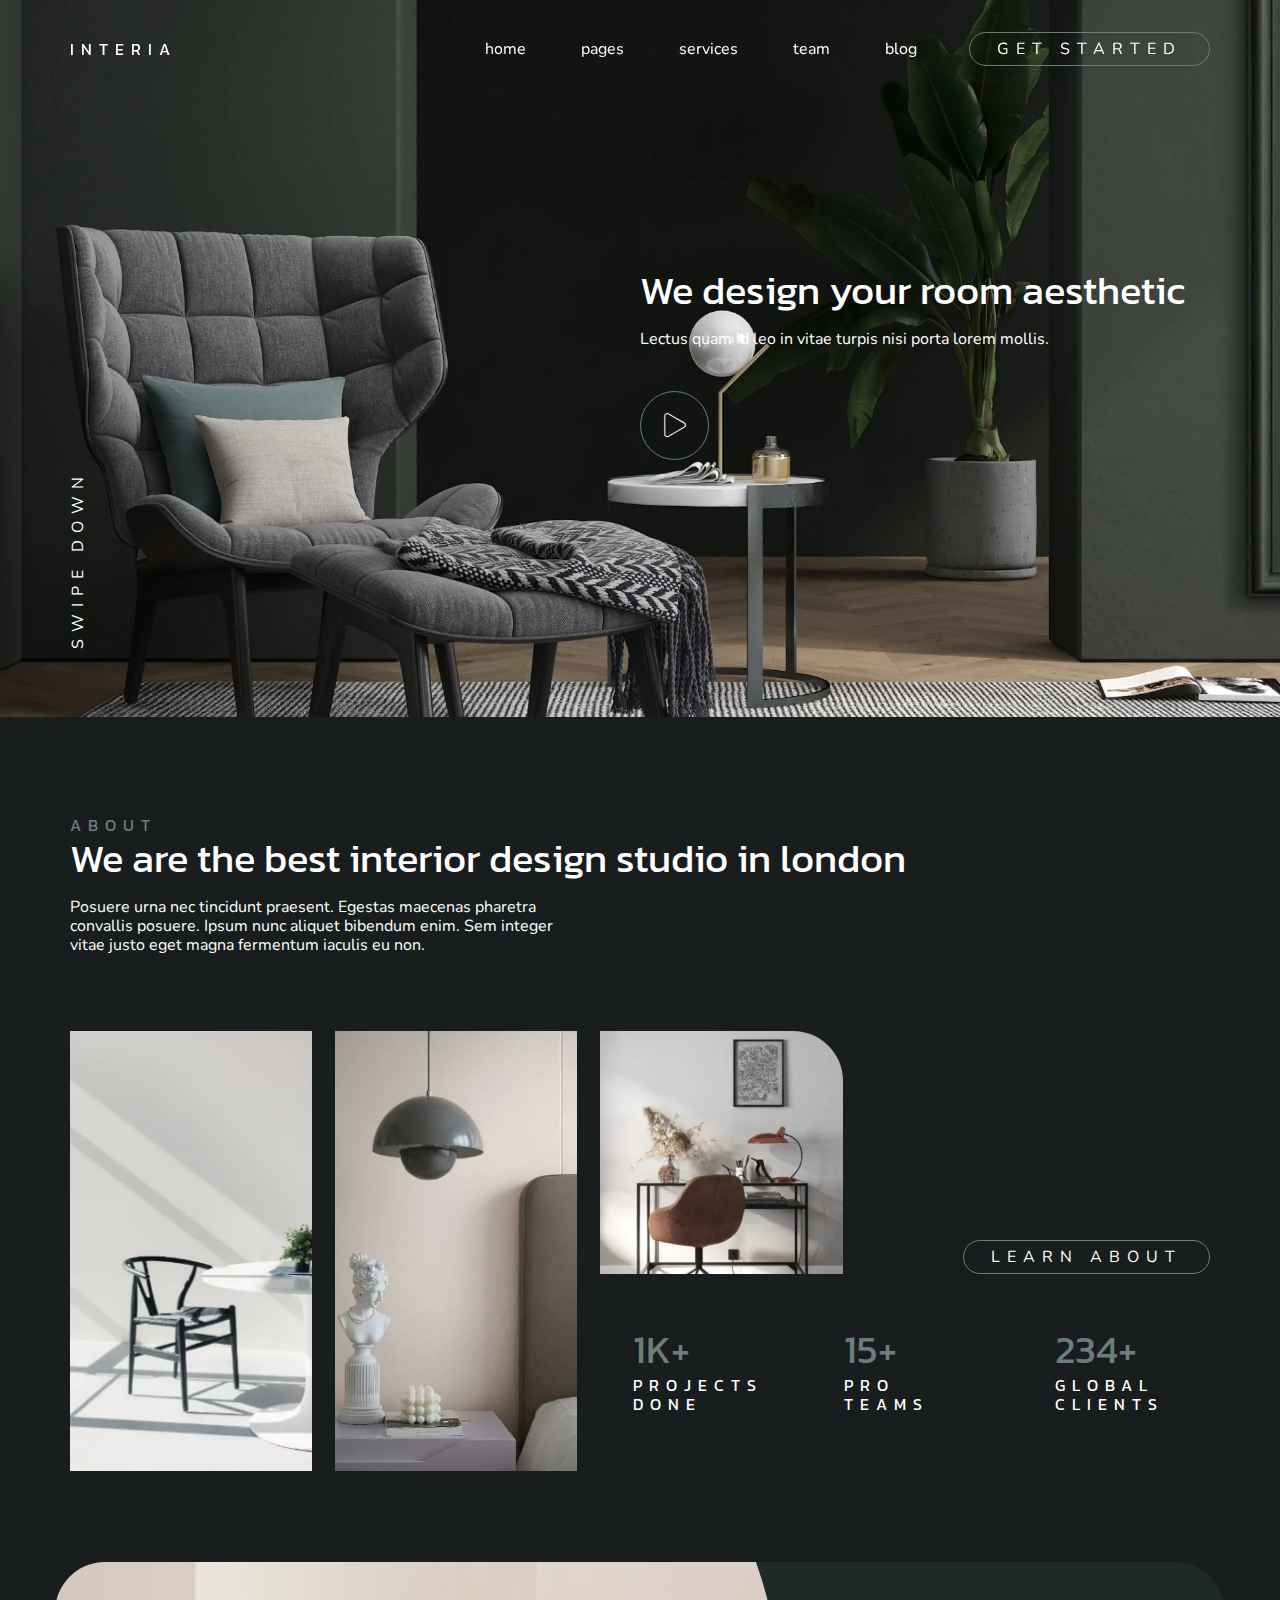
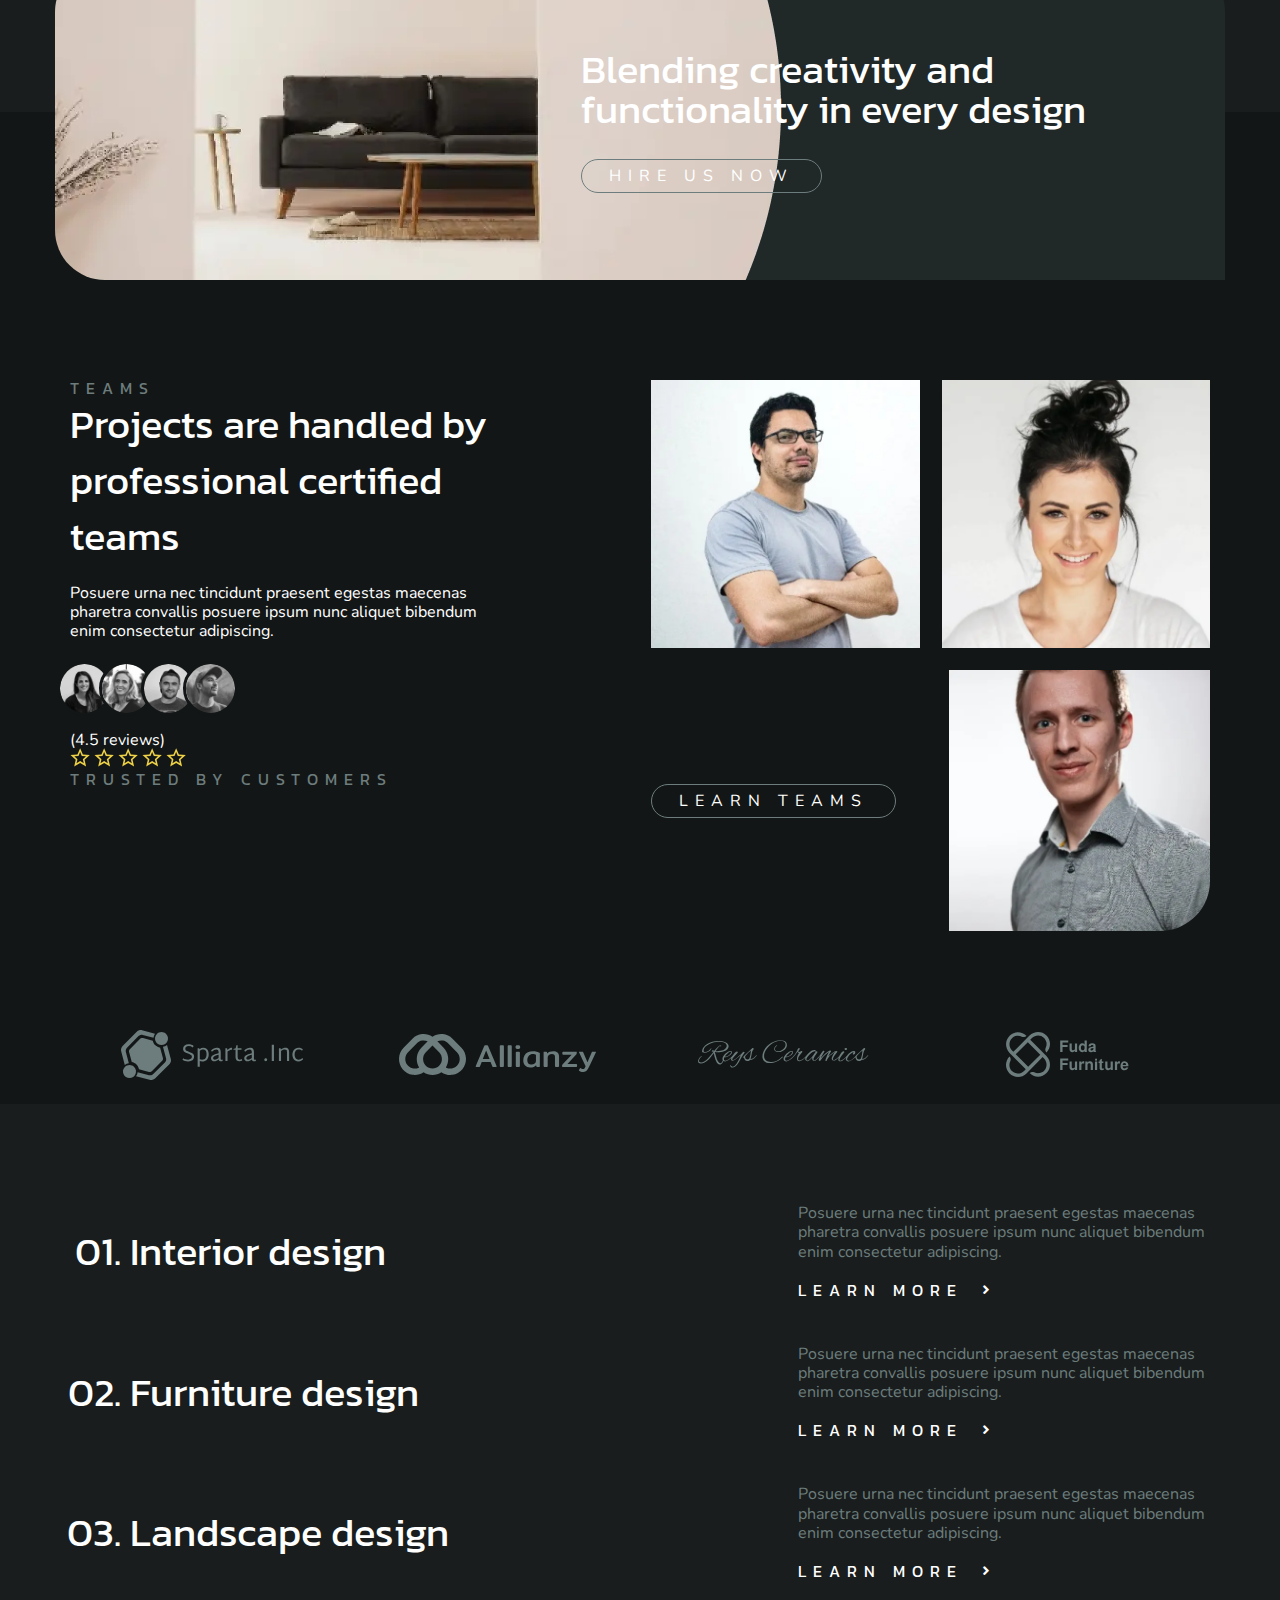
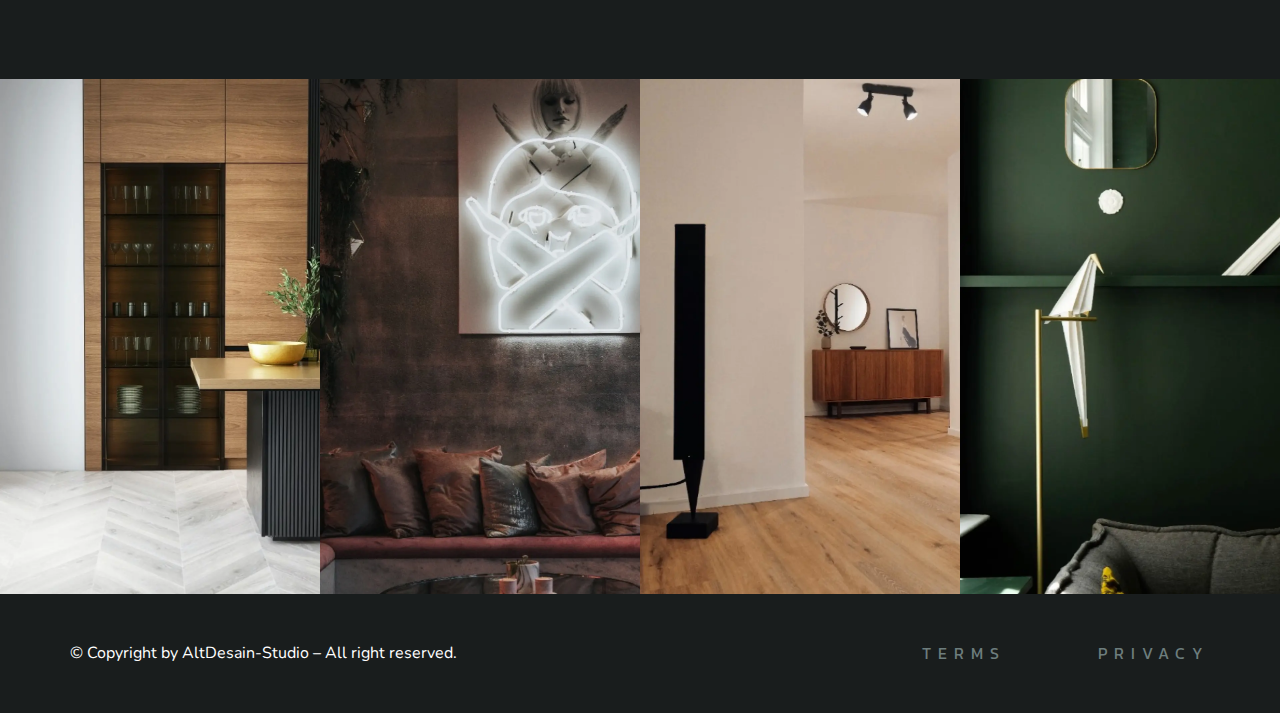
==== commit d842662d: "Add files via upload" ====
--- a/home.html
+++ b/home.html
@@ -6,7 +6,7 @@
 	<meta charset="UTF-8">
 	<meta name="format-detection" content="telephone=no">
 	<!-- <style>body{opacity: 0;}</style> -->
-	<link rel="stylesheet" href="css/style.min.css?_v=20240327153343">
+	<link rel="stylesheet" href="css/style.min.css?_v=20240327172957">
 	<link rel="shortcut icon" href="favicon.ico">
 	<!-- <meta name="robots" content="noindex, nofollow"> -->
 	<meta name="viewport" content="width=device-width, initial-scale=1.0">
@@ -242,6 +242,31 @@
 					</ul>
 				</div>
 			</section>
+			<div class="page__slider slider-page swiper">
+				<div class="slider-page__wrapper swiper-wrapper">
+					<div class="slider-page__slide swiper-slide">
+						<picture><source srcset="img/slider/slide-1.webp" type="image/webp"><img src="img/slider/slide-1.jpg" alt="slide-1"></picture>
+					</div>
+					<div class="slider-page__slide swiper-slide">
+						<picture><source srcset="img/slider/slide-2.webp" type="image/webp"><img src="img/slider/slide-2.jpg" alt="slide-2"></picture>
+					</div>
+					<div class="slider-page__slide swiper-slide">
+						<picture><source srcset="img/slider/slide-3.webp" type="image/webp"><img src="img/slider/slide-3.jpg" alt="slide-3"></picture>
+					</div>
+					<div class="slider-page__slide swiper-slide">
+						<picture><source srcset="img/slider/slide-4.webp" type="image/webp"><img src="img/slider/slide-4.jpg" alt="slide-4"></picture>
+					</div>
+					<div class="slider-page__slide swiper-slide">
+						<picture><source srcset="img/slider/slide-2.webp" type="image/webp"><img src="img/slider/slide-2.jpg" alt="slide-2"></picture>
+					</div>
+					<div class="slider-page__slide swiper-slide">
+						<picture><source srcset="img/slider/slide-3.webp" type="image/webp"><img src="img/slider/slide-3.jpg" alt="slide-3"></picture>
+					</div>
+					<div class="slider-page__slide swiper-slide">
+						<picture><source srcset="img/slider/slide-4.webp" type="image/webp"><img src="img/slider/slide-4.jpg" alt="slide-4"></picture>
+					</div>
+				</div>
+			</div>
 			<!-- <div class="head-content">
     <h4 class="label labal--margin">ABOUT</h4>
     <h2 class="title title--margin">We are the best interior design studio in london</h2>
@@ -271,7 +296,7 @@
 			</div>
 		</footer>
 	</div>
-	<script src="js/app.min.js?_v=20240327153343"></script>
+	<script src="js/app.min.js?_v=20240327172957"></script>
 </body>
 
 </html>--- a/css/style.min.css
+++ b/css/style.min.css
@@ -1 +1 @@
-@import url(https://fonts.googleapis.com/css?family=Kanit:regular&display=swap);@import url(https://fonts.googleapis.com/css?family=Nunito:regular&display=swap);@font-face{font-family:icons;font-display:swap;src:url(../fonts/icons.woff2) format("woff2"),url(../fonts/icons.woff) format("woff");font-weight:400;font-style:normal}[class*=_icon-]:before{font-family:icons;font-style:normal;font-weight:400;font-variant:normal;text-transform:none;line-height:1;-webkit-font-smoothing:antialiased;-moz-osx-font-smoothing:grayscale}[class*=_icon-]:before{display:block}._icon-s-instagram:before{content:"\e900"}._icon-s-linkedin:before{content:"\e901"}._icon-s-twitter:before{content:"\e902"}._icon-s-facebook:before{content:"\e903"}._icon-a-right:before{content:"\e904"}._icon-star-past:before{content:"\e905"}._icon-star:before{content:"\e906"}._icon-play:before{content:"\e907"}*{padding:0;margin:0;border:0}*,*::after,*::before{box-sizing:border-box}*::after,*::before{display:inline-block}body,html{height:100%;min-width:320px}body{color:#fff;line-height:1;font-family:Nunito;font-size:1rem;-ms-text-size-adjust:100%;-moz-text-size-adjust:100%;-webkit-text-size-adjust:100%;-webkit-font-smoothing:antialiased;-moz-osx-font-smoothing:grayscale}button,input,textarea{font-family:Nunito;font-size:inherit;line-height:inherit;color:inherit;background-color:transparent}input,textarea{width:100%}button,option,select{cursor:pointer}a{display:inline-block;color:inherit;text-decoration:none}ul li{list-style:none}img{vertical-align:top}h1,h2,h3,h4,h5,h6{font-weight:inherit;font-size:inherit}.lock body{overflow:hidden;touch-action:none;-ms-scroll-chaining:none;overscroll-behavior:none}.wrapper{min-height:100%;display:flex;flex-direction:column;overflow:hidden}@supports (overflow:clip){.wrapper{overflow:clip}}.wrapper > main{flex:1 1 auto}.wrapper > *{min-width:0}[class*=__container]{max-width:73.125rem;margin:0 auto;padding:0 .9375rem}.rating{display:inline-block}.rating__items{display:inline-flex;align-items:flex-start;gap:.25rem}.rating__item{flex:0 0 1.25rem;width:1.25rem;height:1.25rem;position:relative;background:url([data-uri]) 0 0/1.25rem no-repeat;transition:all .3s}.rating__item--active{background:url([data-uri]) 0 0/1.25rem no-repeat}.rating__item span{position:absolute;top:0;left:0;width:0%;height:1.25rem;background:url([data-uri]) 0 0/1.25rem no-repeat}.rating__item:not(:last-child)::after{content:"";position:absolute;right:0;top:0;height:100%;width:.25rem;-webkit-transform:translateX(100%);transform:translateX(100%)}[data-rating=set] .rating__item:not(:last-child)::after{cursor:pointer}.rating__input{width:100%;height:100%;opacity:0;display:block}[data-rating=set] .rating__input{cursor:pointer}.menu{flex-grow:1}.menu__list{display:flex;align-items:center;flex-wrap:wrap;row-gap:.9375rem;justify-content:flex-end}.menu__link{text-decoration:underline;text-decoration-color:transparent;transition:all .3s ease-in-out}.icon-menu{display:none}.ibg{width:100%;height:100%;-o-object-fit:cover;object-fit:cover}.ibg--top{-o-object-position:top;object-position:top}.ibg--bottom{-o-object-position:bottom;object-position:bottom}.ibg--left{-o-object-position:left;object-position:left}.ibg--right{-o-object-position:right;object-position:right}.ibg--contain{-o-object-fit:contain;object-fit:contain}.label{font-family:Kanit,sans-serif;color:#6d7d7d;letter-spacing:.4375rem;text-transform:uppercase}.label--margin:not(:last-child){margin-bottom:.3125rem}.title{font-family:Kanit,sans-serif;font-size:2.5rem}.title--margin:not(:last-child){margin-bottom:1.25rem}.text{line-height:1.2}.text--margin:not(:last-child){margin-bottom:1.25rem}.text p:not(:last-child){margin-bottom:.625rem}.button{padding:.5rem 1.6875rem;letter-spacing:.4375rem;text-align:center;border:.0625rem solid #6d7d7d;border-radius:6.25rem;text-transform:uppercase;background-color:transparent;transition:all .3s ease-in-out}.button--w-269{max-width:16.8125rem}.button--margin:not(:last-child){margin-bottom:1.5625rem}.header{position:fixed;top:0;left:0;width:100%;z-index:50;padding-bottom:1.25rem}.header._header-scroll{transition:all .3s ease-in-out;background-color:rgba(0,0,0,.8)}.header__container{padding-top:2rem;display:flex;align-items:center}.header__container > .button{flex-shrink:0}.logo{flex-shrink:0;font-family:Kanit,sans-serif;letter-spacing:.4375rem;position:relative;z-index:2}.footer{background-color:#191d1d}.footer__container{display:flex;align-items:center;justify-content:space-between;-webkit-column-gap:1.25rem;-moz-column-gap:1.25rem;column-gap:1.25rem}.footer__copy{line-height:1.2}.footer__list{display:flex;align-items:center;flex-wrap:wrap;row-gap:.625rem}.footer__link{transition:all .3s ease-in-out}.about{background-color:#191d1d}.about__inner{display:flex;-webkit-column-gap:1.4375rem;-moz-column-gap:1.4375rem;column-gap:1.4375rem}.body-about__gallery{display:flex;gap:1.4375rem}.body-about__image{width:100%}.body-about__image img{width:100%;aspect-ratio:243/442;-o-object-fit:cover;object-fit:cover}.block-about__more-info{display:flex;gap:1.4375rem}.block-about__more-info:not(:last-child){margin-bottom:3.3125rem}.block-about__image{width:100%}.block-about__image img{aspect-ratio:1/1;-o-object-fit:cover;object-fit:cover;width:100%;border-radius:0 var(--border-tr) 0 0}.block-about__button{flex-shrink:0}.counters{display:flex;justify-content:space-around;-webkit-column-gap:1.4375rem;-moz-column-gap:1.4375rem;column-gap:1.4375rem}.counters__item{flex:1 1 7.6875rem;max-width:7.6875rem;display:flex;flex-direction:column;row-gap:.3125rem}.counters__num{font-family:Kanit,sans-serif;font-size:2.5rem;color:#6d7d7d;line-height:1.1;position:relative}.counters__num::after{content:"+"}.counters__num--one::after{content:"K+"}.counters__label{font-family:Kanit,sans-serif;letter-spacing:.4375rem;line-height:1.2}.info-ben{position:relative;z-index:2}.no-webp .info-ben__container{background:#212828 url(../img/blending.png) center left no-repeat}.info-ben__container{border-radius:var(--border-tl) var(--border-tr) 0 var(--border-bl);overflow:hidden;display:flex;align-items:center;justify-content:flex-end;min-height:19.875rem}.info-ben__container > .head-content{position:relative;z-index:2}.info-ben__container > .head-content .title--margin:not(:last-child){margin-bottom:1.875rem}.teams{margin-top:-10.5rem;padding-top:16.75rem;background-color:#131616}.teams__inner{display:flex;-webkit-column-gap:1.375rem;-moz-column-gap:1.375rem;column-gap:1.375rem}.teams__title{line-height:1.4}.teams__gallery{display:flex;flex-direction:column;gap:1.375rem}.teams__images{display:flex;gap:1.375rem}.teams__image img{aspect-ratio:1/1;-o-object-fit:cover;object-fit:cover;width:100%}.teams__image--br img{border-radius:0 0 var(--border-br) 0}.teams__more-images{display:flex;align-items:center;row-gap:1.875rem}.teams__button{flex-shrink:0}.teams__logo{display:flex;align-items:center;justify-content:space-around;flex-wrap:wrap;row-gap:1.375rem}.reviews__icon{display:flex}.reviews__icon img{aspect-ratio:1/1;-o-object-fit:cover;object-fit:cover;border:.1875rem solid #131616;border-radius:50%;flex:0 1 3.4375rem;max-width:3.4375rem}.reviews__icon img:not(:first-child){margin-left:-.8125rem}.reviews__description{font-family:Kanit,sans-serif;color:#6d7d7d;letter-spacing:.4375rem}.rating__items input{display:none}.summary{background-color:#191d1d}.summary__item{margin-left:3.5rem;list-style:decimal-leading-zero}.summary__item:not(:last-child){margin-bottom:2.9375rem}.summary__inner-item{display:flex;-webkit-column-gap:1.875rem;-moz-column-gap:1.875rem;column-gap:1.875rem}.summary__text{font-family:Nunito;font-size:1rem;letter-spacing:1.2;color:#6d7d7d}.summary__link{font-size:1rem;letter-spacing:.4375rem;display:flex;flex-direction:row-reverse;justify-content:flex-end;align-items:center;-webkit-column-gap:1.25rem;-moz-column-gap:1.25rem;column-gap:1.25rem}.summary__link::before{font-size:.625rem;transition:all .3s ease-in-out}.no-webp .hero{background:url(../img/hero-bg.jpg) center center/cover no-repeat}.hero{padding-bottom:4.25rem;min-height:43.0625rem}.hero__container{display:flex;justify-content:space-between;-webkit-column-gap:1.25rem;-moz-column-gap:1.25rem;column-gap:1.25rem}.hero__container > .head-content .text--margin:not(:last-child){margin-bottom:2.625rem}.hero__container > .head-content .head-content__play{width:4.3125rem;height:4.3125rem;border-radius:50%;display:flex;justify-content:center;align-items:center;border:.0625rem solid #6d7d7d;transition:all .3s ease-in-out}.hero__container > .head-content .head-content__play::before{font-size:1.5625rem;transition:all .3s ease-in-out}.hero__swipe-down{display:inline-block;letter-spacing:.4375rem;-webkit-transform:rotate(-180deg);transform:rotate(-180deg);-webkit-writing-mode:vertical-rl;-ms-writing-mode:tb-rl;writing-mode:vertical-rl}@media (min-width:23.4375em){.info-ben__container{background-size:contain}}@media (min-width:29.99875em){.block-about__button{align-self:flex-end}.info-ben__container > .head-content{max-width:32.5rem}}@media (min-width:47.99875em){.about__container > .head-content .text{max-width:32.0625rem}.block-about__image img{border-radius:0 3.125rem 0 0}.teams__content{flex:1 1 50%}.teams__text{max-width:27.5rem}.teams__gallery{flex:1 1 50%}.teams__image{max-width:17.125rem}.hero__container > .head-content{flex-basis:35.625rem}}@media (min-width:47.9375em){.block-about__image img{--border-tr:3.125rem}.teams__image--br img{--border-br:3.125rem}}@media (min-width:61.99875em){.body-about{flex:0 1 31.6875rem;max-width:31.6875rem}.block-about{flex:1 1 38.125rem;max-width:38.125rem}.block-about__image img{max-width:15.1875rem}.info-ben{margin-top:calc(var(--mt)/ 2)}.summary__inner-item{align-items:center}.summary__title{flex-grow:1}.summary__body{flex:0 1 25.75rem}}@media (min-width:61.99875em) and (min-width:73.125em){.info-ben{--mt:-19.875rem}}@media (min-width:61.9375em){.info-ben__container{--border-tl:3.125rem}.info-ben__container{--border-tr:3.125rem}.info-ben__container{--border-bl:3.125rem}}@media (min-width:73.125em){.menu__list{-webkit-column-gap:3.4375rem;-moz-column-gap:3.4375rem;column-gap:3.4375rem}.header__container{-webkit-column-gap:3.25rem;-moz-column-gap:3.25rem;column-gap:3.25rem}.footer__container{padding-top:3.125rem}.footer__container{padding-bottom:3.125rem}.footer__list{-webkit-column-gap:5.75rem;-moz-column-gap:5.75rem;column-gap:5.75rem}.page__about{padding-top:6.25rem}.page__about{padding-bottom:15.625rem}.page__summary{padding-top:6.25rem}.page__summary{padding-bottom:6.25rem}.about__container > .head-content{margin-bottom:4.6875rem}.info-ben__container{-webkit-column-gap:9.1875rem;-moz-column-gap:9.1875rem;column-gap:9.1875rem}.info-ben__container > .head-content{margin-right:6.8125rem}.teams__inner:not(:last-child){margin-bottom:4.6875rem}.teams__more-images{-webkit-column-gap:3.3125rem;-moz-column-gap:3.3125rem;column-gap:3.3125rem}.summary__title{font-size:2.5rem}.hero{padding-top:16.875rem}.hero__swipe-down{padding-bottom:12.5rem}}@media (min-width:62em){.teams{padding-top:16.75rem}}@media (max-width:48em){.hero{padding-top:7.5rem}.hero__swipe-down{padding-bottom:.0000000625rem}}@media (max-width:30em){.block-about__image img{--border-tr:0.0000000625rem}.teams{padding-top:13.75rem}.teams__inner:not(:last-child){margin-bottom:1.875rem}.teams__image--br img{--border-br:0.0000000625rem}}@media (max-width:20em){.footer__container{padding-top:1.25rem}.footer__container{padding-bottom:1.25rem}.page__about{padding-top:2.5rem}.page__about{padding-bottom:2.5rem}.page__summary{padding-top:2.5rem}.page__summary{padding-bottom:2.5rem}.about__container > .head-content{margin-bottom:2.5rem}.info-ben__container{-webkit-column-gap:1.25rem;-moz-column-gap:1.25rem;column-gap:1.25rem}.summary__title{font-size:1.75rem}}@media (max-width:61.99875em){.about__inner{flex-direction:column;row-gap:1.4375rem}.teams__more-images{flex-direction:column-reverse}.summary__inner-item{flex-direction:column;row-gap:1.875rem}}@media (max-width:61.9375em){.teams__more-images{-webkit-column-gap:1.375rem;-moz-column-gap:1.375rem;column-gap:1.375rem}}@media (max-width:47.99875em){.menu__body{position:fixed;width:100%;height:100%;left:-100%;top:0;overflow:auto;padding:6.25rem .9375rem .9375rem 1.875rem;transition:left .3s;background-color:rgba(0,0,0,.8)}.menu__body::before{content:"";position:fixed;width:100%;height:4.375rem;left:-100%;top:0;transition:left .3s;z-index:2}.menu-open .menu__body{left:0}.menu-open .menu__body::before{left:0}.menu__list{flex-direction:column;row-gap:1.75rem;align-items:flex-end}.menu__link{font-size:2rem;text-transform:uppercase}.icon-menu{display:block;position:relative;width:1.875rem;height:1.125rem;z-index:5}.icon-menu span,.icon-menu::after,.icon-menu::before{content:"";transition:all .3s ease 0s;right:0;position:absolute;width:100%;height:.125rem;background-color:#fff}.icon-menu::before{top:0}.icon-menu::after{bottom:0}.icon-menu span{top:calc(50% - .0625rem)}.menu-open .icon-menu span{width:0}.menu-open .icon-menu::before{top:calc(50% - .0625rem);-webkit-transform:rotate(-45deg);transform:rotate(-45deg)}.menu-open .icon-menu::after{bottom:calc(50% - .0625rem);-webkit-transform:rotate(45deg);transform:rotate(45deg)}.footer__container{flex-direction:column-reverse;row-gap:1.875rem}.counters{justify-content:space-between;flex-wrap:wrap;row-gap:1.4375rem}.info-ben__container{position:relative}.info-ben__container::before{content:"";position:absolute;top:0;left:0;width:100%;height:100%;background-color:rgba(0,0,0,.3)}.teams__inner{flex-direction:column;row-gap:1.875rem}.hero__container{flex-direction:column-reverse;row-gap:3.125rem}}@media (max-width:47.9375em){.menu__list{-webkit-column-gap:1.25rem;-moz-column-gap:1.25rem;column-gap:1.25rem}.header__container{-webkit-column-gap:1.5625rem;-moz-column-gap:1.5625rem;column-gap:1.5625rem}.footer__list{-webkit-column-gap:1.875rem;-moz-column-gap:1.875rem;column-gap:1.875rem}.info-ben__container{--border-tl:0.0000000625rem}.info-ben__container{--border-tr:0.0000000625rem}.info-ben__container{--border-bl:0.0000000625rem}.info-ben__container > .head-content{margin-right:.0000000625rem}}@media (any-hover:hover) and (max-width:47.99875em){.menu__link:hover{-webkit-transform:translateX(-.3125rem);transform:translateX(-.3125rem)}.button:hover{background-color:rgba(255,255,255,.2)}}@media (max-width:47.99875em) and (any-hover:none){.icon-menu{cursor:default}}@media (max-width:29.99875em){.menu__body{display:flex;flex-direction:column;align-items:flex-end}.menu__list:not(:last-child){margin-bottom:2.5rem}.footer__copy{text-align:center}.body-about__gallery{flex-direction:column}.block-about__more-info{flex-direction:column}.block-about__button{max-width:100%}.teams__images{flex-direction:column}.teams__button{align-self:stretch;max-width:100%}}@media (max-width:23.43625em){.info-ben__container > .head-content{text-align:center}}@media (min-width:47.9375em) and (max-width:73.125em){@supports ((-moz-column-gap:clamp(1.25rem ,-2.9133064516rem + 8.6848635236vw ,3.4375rem)) or (column-gap:clamp(1.25rem ,-2.9133064516rem + 8.6848635236vw ,3.4375rem))){.menu__list{-webkit-column-gap:clamp(1.25rem ,-2.9133064516rem + 8.6848635236vw ,3.4375rem);-moz-column-gap:clamp(1.25rem ,-2.9133064516rem + 8.6848635236vw ,3.4375rem);column-gap:clamp(1.25rem ,-2.9133064516rem + 8.6848635236vw ,3.4375rem)}}@supports not ((-moz-column-gap:clamp(1.25rem ,-2.9133064516rem + 8.6848635236vw ,3.4375rem)) or (column-gap:clamp(1.25rem ,-2.9133064516rem + 8.6848635236vw ,3.4375rem))){.menu__list{-webkit-column-gap:calc(1.25rem + 2.1875 * (100vw - 47.9375rem)/ 25.1875);-moz-column-gap:calc(1.25rem + 2.1875 * (100vw - 47.9375rem)/ 25.1875);column-gap:calc(1.25rem + 2.1875 * (100vw - 47.9375rem)/ 25.1875)}}@supports ((-moz-column-gap:clamp(1.5625rem ,-1.6491935484rem + 6.699751861vw ,3.25rem)) or (column-gap:clamp(1.5625rem ,-1.6491935484rem + 6.699751861vw ,3.25rem))){.header__container{-webkit-column-gap:clamp(1.5625rem ,-1.6491935484rem + 6.699751861vw ,3.25rem);-moz-column-gap:clamp(1.5625rem ,-1.6491935484rem + 6.699751861vw ,3.25rem);column-gap:clamp(1.5625rem ,-1.6491935484rem + 6.699751861vw ,3.25rem)}}@supports not ((-moz-column-gap:clamp(1.5625rem ,-1.6491935484rem + 6.699751861vw ,3.25rem)) or (column-gap:clamp(1.5625rem ,-1.6491935484rem + 6.699751861vw ,3.25rem))){.header__container{-webkit-column-gap:calc(1.5625rem + 1.6875 * (100vw - 47.9375rem)/ 25.1875);-moz-column-gap:calc(1.5625rem + 1.6875 * (100vw - 47.9375rem)/ 25.1875);column-gap:calc(1.5625rem + 1.6875 * (100vw - 47.9375rem)/ 25.1875)}}@supports ((-moz-column-gap:clamp(1.875rem ,-5.5rem + 15.3846153846vw ,5.75rem)) or (column-gap:clamp(1.875rem ,-5.5rem + 15.3846153846vw ,5.75rem))){.footer__list{-webkit-column-gap:clamp(1.875rem ,-5.5rem + 15.3846153846vw ,5.75rem);-moz-column-gap:clamp(1.875rem ,-5.5rem + 15.3846153846vw ,5.75rem);column-gap:clamp(1.875rem ,-5.5rem + 15.3846153846vw ,5.75rem)}}@supports not ((-moz-column-gap:clamp(1.875rem ,-5.5rem + 15.3846153846vw ,5.75rem)) or (column-gap:clamp(1.875rem ,-5.5rem + 15.3846153846vw ,5.75rem))){.footer__list{-webkit-column-gap:calc(1.875rem + 3.875 * (100vw - 47.9375rem)/ 25.1875);-moz-column-gap:calc(1.875rem + 3.875 * (100vw - 47.9375rem)/ 25.1875);column-gap:calc(1.875rem + 3.875 * (100vw - 47.9375rem)/ 25.1875)}}@supports (margin-right:clamp(0.0000000625rem ,-12.965725625rem + 27.0471461538vw ,6.8125rem)){.info-ben__container > .head-content{margin-right:clamp(.0000000625rem ,-12.965725625rem + 27.0471461538vw ,6.8125rem)}}@supports not (margin-right:clamp(0.0000000625rem ,-12.965725625rem + 27.0471461538vw ,6.8125rem)){.info-ben__container > .head-content{margin-right:calc(.0000000625rem + 6.8124999375 * (100vw - 47.9375rem)/ 25.1875)}}}@media (min-width:20em) and (max-width:73.125em){@supports (padding-top:clamp(1.25rem ,0.5441176471rem + 3.5294117647vw ,3.125rem)){.footer__container{padding-top:clamp(1.25rem ,.5441176471rem + 3.5294117647vw ,3.125rem)}}@supports not (padding-top:clamp(1.25rem ,0.5441176471rem + 3.5294117647vw ,3.125rem)){.footer__container{padding-top:calc(1.25rem + 1.875 * (100vw - 20rem)/ 53.125)}}@supports (padding-bottom:clamp(1.25rem ,0.5441176471rem + 3.5294117647vw ,3.125rem)){.footer__container{padding-bottom:clamp(1.25rem ,.5441176471rem + 3.5294117647vw ,3.125rem)}}@supports not (padding-bottom:clamp(1.25rem ,0.5441176471rem + 3.5294117647vw ,3.125rem)){.footer__container{padding-bottom:calc(1.25rem + 1.875 * (100vw - 20rem)/ 53.125)}}@supports (padding-top:clamp(2.5rem ,1.0882352941rem + 7.0588235294vw ,6.25rem)){.page__about{padding-top:clamp(2.5rem ,1.0882352941rem + 7.0588235294vw ,6.25rem)}}@supports not (padding-top:clamp(2.5rem ,1.0882352941rem + 7.0588235294vw ,6.25rem)){.page__about{padding-top:calc(2.5rem + 3.75 * (100vw - 20rem)/ 53.125)}}@supports (padding-bottom:clamp(2.5rem ,-2.4411764706rem + 24.7058823529vw ,15.625rem)){.page__about{padding-bottom:clamp(2.5rem ,-2.4411764706rem + 24.7058823529vw ,15.625rem)}}@supports not (padding-bottom:clamp(2.5rem ,-2.4411764706rem + 24.7058823529vw ,15.625rem)){.page__about{padding-bottom:calc(2.5rem + 13.125 * (100vw - 20rem)/ 53.125)}}@supports (padding-top:clamp(2.5rem ,1.0882352941rem + 7.0588235294vw ,6.25rem)){.page__summary{padding-top:clamp(2.5rem ,1.0882352941rem + 7.0588235294vw ,6.25rem)}}@supports not (padding-top:clamp(2.5rem ,1.0882352941rem + 7.0588235294vw ,6.25rem)){.page__summary{padding-top:calc(2.5rem + 3.75 * (100vw - 20rem)/ 53.125)}}@supports (padding-bottom:clamp(2.5rem ,1.0882352941rem + 7.0588235294vw ,6.25rem)){.page__summary{padding-bottom:clamp(2.5rem ,1.0882352941rem + 7.0588235294vw ,6.25rem)}}@supports not (padding-bottom:clamp(2.5rem ,1.0882352941rem + 7.0588235294vw ,6.25rem)){.page__summary{padding-bottom:calc(2.5rem + 3.75 * (100vw - 20rem)/ 53.125)}}@supports (margin-bottom:clamp(2.5rem ,1.6764705882rem + 4.1176470588vw ,4.6875rem)){.about__container > .head-content{margin-bottom:clamp(2.5rem ,1.6764705882rem + 4.1176470588vw ,4.6875rem)}}@supports not (margin-bottom:clamp(2.5rem ,1.6764705882rem + 4.1176470588vw ,4.6875rem)){.about__container > .head-content{margin-bottom:calc(2.5rem + 2.1875 * (100vw - 20rem)/ 53.125)}}@supports ((-moz-column-gap:clamp(1.25rem ,-1.7382352941rem + 14.9411764706vw ,9.1875rem)) or (column-gap:clamp(1.25rem ,-1.7382352941rem + 14.9411764706vw ,9.1875rem))){.info-ben__container{-webkit-column-gap:clamp(1.25rem ,-1.7382352941rem + 14.9411764706vw ,9.1875rem);-moz-column-gap:clamp(1.25rem ,-1.7382352941rem + 14.9411764706vw ,9.1875rem);column-gap:clamp(1.25rem ,-1.7382352941rem + 14.9411764706vw ,9.1875rem)}}@supports not ((-moz-column-gap:clamp(1.25rem ,-1.7382352941rem + 14.9411764706vw ,9.1875rem)) or (column-gap:clamp(1.25rem ,-1.7382352941rem + 14.9411764706vw ,9.1875rem))){.info-ben__container{-webkit-column-gap:calc(1.25rem + 7.9375 * (100vw - 20rem)/ 53.125);-moz-column-gap:calc(1.25rem + 7.9375 * (100vw - 20rem)/ 53.125);column-gap:calc(1.25rem + 7.9375 * (100vw - 20rem)/ 53.125)}}@supports (font-size:clamp(1.75rem ,1.4676470588rem + 1.4117647059vw ,2.5rem)){.summary__title{font-size:clamp(1.75rem ,1.4676470588rem + 1.4117647059vw ,2.5rem)}}@supports not (font-size:clamp(1.75rem ,1.4676470588rem + 1.4117647059vw ,2.5rem)){.summary__title{font-size:calc(1.75rem + .75 * (100vw - 20rem)/ 53.125)}}}@media (min-width:30em) and (max-width:47.9375em){@supports (--border-tr:clamp(0.0000000625rem ,-5.2264806692rem + 17.421602439vw ,3.125rem)){.block-about__image img{--border-tr:clamp( 0.0000000625rem , -5.2264806692rem  +  17.421602439vw , 3.125rem )}}@supports not (--border-tr:clamp(0.0000000625rem ,-5.2264806692rem + 17.421602439vw ,3.125rem)){.block-about__image img{--border-tr:calc(0.0000000625rem + 3.1249999375 * (100vw - 30rem) / 17.9375)}}@supports (--border-br:clamp(0.0000000625rem ,-5.2264806692rem + 17.421602439vw ,3.125rem)){.teams__image--br img{--border-br:clamp( 0.0000000625rem , -5.2264806692rem  +  17.421602439vw , 3.125rem )}}@supports not (--border-br:clamp(0.0000000625rem ,-5.2264806692rem + 17.421602439vw ,3.125rem)){.teams__image--br img{--border-br:calc(0.0000000625rem + 3.1249999375 * (100vw - 30rem) / 17.9375)}}}@media (min-width:61.99875em) and (min-width:62em) and (max-width:73.125em){@supports (--mt:clamp(-19.875rem ,110.7640453546rem + -178.6516859551vw ,0.0000000625rem)){.info-ben{--mt:clamp( -19.875rem , 110.7640453546rem  +  -178.6516859551vw , 0.0000000625rem )}}@supports not (--mt:clamp(-19.875rem ,110.7640453546rem + -178.6516859551vw ,0.0000000625rem)){.info-ben{--mt:calc(0.0000000625rem + -19.8750000625 * (100vw - 62rem) / 11.125)}}}@media (min-width:61.99875em) and (max-width:62em){.info-ben{--mt:0.0000000625rem}}@media (min-width:47.9375em) and (max-width:61.9375em){@supports (--border-tl:clamp(0.0000000625rem ,-10.7003345449rem + 22.321428125vw ,3.125rem)){.info-ben__container{--border-tl:clamp( 0.0000000625rem , -10.7003345449rem  +  22.321428125vw , 3.125rem )}}@supports not (--border-tl:clamp(0.0000000625rem ,-10.7003345449rem + 22.321428125vw ,3.125rem)){.info-ben__container{--border-tl:calc(0.0000000625rem + 3.1249999375 * (100vw - 47.9375rem) / 14)}}@supports (--border-tr:clamp(0.0000000625rem ,-10.7003345449rem + 22.321428125vw ,3.125rem)){.info-ben__container{--border-tr:clamp( 0.0000000625rem , -10.7003345449rem  +  22.321428125vw , 3.125rem )}}@supports not (--border-tr:clamp(0.0000000625rem ,-10.7003345449rem + 22.321428125vw ,3.125rem)){.info-ben__container{--border-tr:calc(0.0000000625rem + 3.1249999375 * (100vw - 47.9375rem) / 14)}}@supports (--border-bl:clamp(0.0000000625rem ,-10.7003345449rem + 22.321428125vw ,3.125rem)){.info-ben__container{--border-bl:clamp( 0.0000000625rem , -10.7003345449rem  +  22.321428125vw , 3.125rem )}}@supports not (--border-bl:clamp(0.0000000625rem ,-10.7003345449rem + 22.321428125vw ,3.125rem)){.info-ben__container{--border-bl:calc(0.0000000625rem + 3.1249999375 * (100vw - 47.9375rem) / 14)}}}@media (min-width:30em) and (max-width:62em){@supports (padding-top:clamp(13.75rem ,10.9375rem + 9.375vw ,16.75rem)){.teams{padding-top:clamp(13.75rem ,10.9375rem + 9.375vw ,16.75rem)}}@supports not (padding-top:clamp(13.75rem ,10.9375rem + 9.375vw ,16.75rem)){.teams{padding-top:calc(13.75rem + 3 * (100vw - 30rem)/ 32)}}}@media (min-width:30em) and (max-width:73.125em){@supports (margin-bottom:clamp(1.875rem ,-0.0815217391rem + 6.5217391304vw ,4.6875rem)){.teams__inner:not(:last-child){margin-bottom:clamp(1.875rem ,-.0815217391rem + 6.5217391304vw ,4.6875rem)}}@supports not (margin-bottom:clamp(1.875rem ,-0.0815217391rem + 6.5217391304vw ,4.6875rem)){.teams__inner:not(:last-child){margin-bottom:calc(1.875rem + 2.8125 * (100vw - 30rem)/ 43.125)}}}@media (min-width:61.9375em) and (max-width:73.125em){@supports ((-moz-column-gap:clamp(1.375rem ,-9.3516061453rem + 17.3184357542vw ,3.3125rem)) or (column-gap:clamp(1.375rem ,-9.3516061453rem + 17.3184357542vw ,3.3125rem))){.teams__more-images{-webkit-column-gap:clamp(1.375rem ,-9.3516061453rem + 17.3184357542vw ,3.3125rem);-moz-column-gap:clamp(1.375rem ,-9.3516061453rem + 17.3184357542vw ,3.3125rem);column-gap:clamp(1.375rem ,-9.3516061453rem + 17.3184357542vw ,3.3125rem)}}@supports not ((-moz-column-gap:clamp(1.375rem ,-9.3516061453rem + 17.3184357542vw ,3.3125rem)) or (column-gap:clamp(1.375rem ,-9.3516061453rem + 17.3184357542vw ,3.3125rem))){.teams__more-images{-webkit-column-gap:calc(1.375rem + 1.9375 * (100vw - 61.9375rem)/ 11.1875);-moz-column-gap:calc(1.375rem + 1.9375 * (100vw - 61.9375rem)/ 11.1875);column-gap:calc(1.375rem + 1.9375 * (100vw - 61.9375rem)/ 11.1875)}}}@media (min-width:48em) and (max-width:73.125em){@supports (padding-top:clamp(7.5rem ,-10.4104477612rem + 37.3134328358vw ,16.875rem)){.hero{padding-top:clamp(7.5rem ,-10.4104477612rem + 37.3134328358vw ,16.875rem)}}@supports not (padding-top:clamp(7.5rem ,-10.4104477612rem + 37.3134328358vw ,16.875rem)){.hero{padding-top:calc(7.5rem + 9.375 * (100vw - 48rem)/ 25.125)}}@supports (padding-bottom:clamp(0.0000000625rem ,-23.880596833rem + 49.7512435323vw ,12.5rem)){.hero__swipe-down{padding-bottom:clamp(.0000000625rem ,-23.880596833rem + 49.7512435323vw ,12.5rem)}}@supports not (padding-bottom:clamp(0.0000000625rem ,-23.880596833rem + 49.7512435323vw ,12.5rem)){.hero__swipe-down{padding-bottom:calc(.0000000625rem + 12.4999999375 * (100vw - 48rem)/ 25.125)}}}@media (any-hover:hover){[data-rating=set] .rating__items:hover .rating__item{background:url([data-uri]) 0 0/1.25rem no-repeat}[data-rating=set] .rating__item:hover ~ .rating__item{background:url([data-uri]) 0 0/1.25rem no-repeat}[data-rating=set] .rating__item:hover ~ .rating__item span{display:none}.menu__link:hover{text-decoration-color:#fff}.button:hover{background-color:rgba(0,0,0,.2)}.footer__link:hover{color:#fff}.summary__link:hover::before{-webkit-transform:translateX(.3125rem);transform:translateX(.3125rem)}.hero__container > .head-content .head-content__play:hover{background-color:rgba(255,255,255,.2)}}.webp .info-ben__container{background:#212828 url(../img/blending.webp) center left no-repeat}.webp .hero{background:url(../img/hero-bg.webp) center center/cover no-repeat}+@import url(https://fonts.googleapis.com/css?family=Kanit:regular&display=swap);@import url(https://fonts.googleapis.com/css?family=Nunito:regular&display=swap);@font-face{font-family:icons;font-display:swap;src:url(../fonts/icons.woff2) format("woff2"),url(../fonts/icons.woff) format("woff");font-weight:400;font-style:normal}[class*=_icon-]:before{font-family:icons;font-style:normal;font-weight:400;font-variant:normal;text-transform:none;line-height:1;-webkit-font-smoothing:antialiased;-moz-osx-font-smoothing:grayscale}[class*=_icon-]:before{display:block}._icon-s-instagram:before{content:"\e900"}._icon-s-linkedin:before{content:"\e901"}._icon-s-twitter:before{content:"\e902"}._icon-s-facebook:before{content:"\e903"}._icon-a-right:before{content:"\e904"}._icon-star-past:before{content:"\e905"}._icon-star:before{content:"\e906"}._icon-play:before{content:"\e907"}*{padding:0;margin:0;border:0}*,*::after,*::before{box-sizing:border-box}*::after,*::before{display:inline-block}body,html{height:100%;min-width:320px}body{color:#fff;line-height:1;font-family:Nunito;font-size:1rem;-ms-text-size-adjust:100%;-moz-text-size-adjust:100%;-webkit-text-size-adjust:100%;-webkit-font-smoothing:antialiased;-moz-osx-font-smoothing:grayscale}button,input,textarea{font-family:Nunito;font-size:inherit;line-height:inherit;color:inherit;background-color:transparent}input,textarea{width:100%}button,option,select{cursor:pointer}a{display:inline-block;color:inherit;text-decoration:none}ul li{list-style:none}img{vertical-align:top}h1,h2,h3,h4,h5,h6{font-weight:inherit;font-size:inherit}.lock body{overflow:hidden;touch-action:none;-ms-scroll-chaining:none;overscroll-behavior:none}.wrapper{min-height:100%;display:flex;flex-direction:column;overflow:hidden}@supports (overflow:clip){.wrapper{overflow:clip}}.wrapper > main{flex:1 1 auto}.wrapper > *{min-width:0}[class*=__container]{max-width:73.125rem;margin:0 auto;padding:0 .9375rem}.rating{display:inline-block}.rating__items{display:inline-flex;align-items:flex-start;gap:.25rem}.rating__item{flex:0 0 1.25rem;width:1.25rem;height:1.25rem;position:relative;background:url([data-uri]) 0 0/1.25rem no-repeat;transition:all .3s}.rating__item--active{background:url([data-uri]) 0 0/1.25rem no-repeat}.rating__item span{position:absolute;top:0;left:0;width:0%;height:1.25rem;background:url([data-uri]) 0 0/1.25rem no-repeat}.rating__item:not(:last-child)::after{content:"";position:absolute;right:0;top:0;height:100%;width:.25rem;-webkit-transform:translateX(100%);transform:translateX(100%)}[data-rating=set] .rating__item:not(:last-child)::after{cursor:pointer}.rating__input{width:100%;height:100%;opacity:0;display:block}[data-rating=set] .rating__input{cursor:pointer}.menu{flex-grow:1}.menu__list{display:flex;align-items:center;flex-wrap:wrap;row-gap:.9375rem;justify-content:flex-end}.menu__link{text-decoration:underline;text-decoration-color:transparent;transition:all .3s ease-in-out}.icon-menu{display:none}.ibg{width:100%;height:100%;-o-object-fit:cover;object-fit:cover}.ibg--top{-o-object-position:top;object-position:top}.ibg--bottom{-o-object-position:bottom;object-position:bottom}.ibg--left{-o-object-position:left;object-position:left}.ibg--right{-o-object-position:right;object-position:right}.ibg--contain{-o-object-fit:contain;object-fit:contain}.label{font-family:Kanit,sans-serif;color:#6d7d7d;letter-spacing:.4375rem;text-transform:uppercase}.label--margin:not(:last-child){margin-bottom:.3125rem}.title{font-family:Kanit,sans-serif;font-size:2.5rem}.title--margin:not(:last-child){margin-bottom:1.25rem}.text{line-height:1.2}.text--margin:not(:last-child){margin-bottom:1.25rem}.text p:not(:last-child){margin-bottom:.625rem}.button{padding:.5rem 1.6875rem;letter-spacing:.4375rem;text-align:center;border:.0625rem solid #6d7d7d;border-radius:6.25rem;text-transform:uppercase;background-color:transparent;transition:all .3s ease-in-out}.button--w-269{max-width:16.8125rem}.button--margin:not(:last-child){margin-bottom:1.5625rem}.header{position:fixed;top:0;left:0;width:100%;z-index:50;padding-bottom:1.25rem}.header._header-scroll{transition:all .3s ease-in-out;background-color:rgba(0,0,0,.8)}.header__container{padding-top:2rem;display:flex;align-items:center}.header__container > .button{flex-shrink:0}.logo{flex-shrink:0;font-family:Kanit,sans-serif;letter-spacing:.4375rem;position:relative;z-index:2}.footer{background-color:#191d1d}.footer__container{display:flex;align-items:center;justify-content:space-between;-webkit-column-gap:1.25rem;-moz-column-gap:1.25rem;column-gap:1.25rem}.footer__copy{line-height:1.2}.footer__list{display:flex;align-items:center;flex-wrap:wrap;row-gap:.625rem}.footer__link{transition:all .3s ease-in-out}.about{background-color:#191d1d}.about__inner{display:flex;-webkit-column-gap:1.4375rem;-moz-column-gap:1.4375rem;column-gap:1.4375rem}.body-about__gallery{display:flex;gap:1.4375rem}.body-about__image{width:100%}.body-about__image img{width:100%;aspect-ratio:243/442;-o-object-fit:cover;object-fit:cover}.block-about__more-info{display:flex;gap:1.4375rem}.block-about__more-info:not(:last-child){margin-bottom:3.3125rem}.block-about__image{width:100%}.block-about__image img{aspect-ratio:1/1;-o-object-fit:cover;object-fit:cover;width:100%;border-radius:0 var(--border-tr) 0 0}.block-about__button{flex-shrink:0}.counters{display:flex;justify-content:space-around;-webkit-column-gap:1.4375rem;-moz-column-gap:1.4375rem;column-gap:1.4375rem}.counters__item{flex:1 1 7.6875rem;max-width:7.6875rem;display:flex;flex-direction:column;row-gap:.3125rem}.counters__num{font-family:Kanit,sans-serif;font-size:2.5rem;color:#6d7d7d;line-height:1.1;position:relative}.counters__num::after{content:"+"}.counters__num--one::after{content:"K+"}.counters__label{font-family:Kanit,sans-serif;letter-spacing:.4375rem;line-height:1.2}.info-ben{position:relative;z-index:2}.no-webp .info-ben__container{background:#212828 url(../img/blending.png) center left no-repeat}.info-ben__container{border-radius:var(--border-tl) var(--border-tr) 0 var(--border-bl);overflow:hidden;display:flex;align-items:center;justify-content:flex-end;min-height:19.875rem}.info-ben__container > .head-content{position:relative;z-index:2}.info-ben__container > .head-content .title--margin:not(:last-child){margin-bottom:1.875rem}.teams{margin-top:-10.5rem;padding-top:16.75rem;background-color:#131616}.teams__inner{display:flex;-webkit-column-gap:1.375rem;-moz-column-gap:1.375rem;column-gap:1.375rem}.teams__title{line-height:1.4}.teams__gallery{display:flex;flex-direction:column;gap:1.375rem}.teams__images{display:flex;gap:1.375rem}.teams__image img{aspect-ratio:1/1;-o-object-fit:cover;object-fit:cover;width:100%}.teams__image--br img{border-radius:0 0 var(--border-br) 0}.teams__more-images{display:flex;align-items:center;row-gap:1.875rem}.teams__button{flex-shrink:0}.teams__logo{display:flex;align-items:center;justify-content:space-around;flex-wrap:wrap;row-gap:1.375rem}.reviews__icon{display:flex}.reviews__icon img{aspect-ratio:1/1;-o-object-fit:cover;object-fit:cover;border:.1875rem solid #131616;border-radius:50%;flex:0 1 3.4375rem;max-width:3.4375rem}.reviews__icon img:not(:first-child){margin-left:-.8125rem}.reviews__description{font-family:Kanit,sans-serif;color:#6d7d7d;letter-spacing:.4375rem}.rating__items input{display:none}.summary{background-color:#191d1d}.summary__item{margin-left:3.75rem;list-style:decimal-leading-zero}.summary__item:not(:last-child){margin-bottom:2.9375rem}.summary__inner-item{display:flex;-webkit-column-gap:1.875rem;-moz-column-gap:1.875rem;column-gap:1.875rem}.summary__text{font-family:Nunito;font-size:1rem;letter-spacing:1.2;color:#6d7d7d}.summary__link{font-size:1rem;letter-spacing:.4375rem;display:flex;flex-direction:row-reverse;justify-content:flex-end;align-items:center;-webkit-column-gap:1.25rem;-moz-column-gap:1.25rem;column-gap:1.25rem}.summary__link::before{font-size:.625rem;transition:all .3s ease-in-out}.slider-page__slide img{aspect-ratio:480/515;-o-object-fit:cover;object-fit:cover;max-width:30rem}.no-webp .hero{background:url(../img/hero-bg.jpg) center center/cover no-repeat}.hero{padding-bottom:4.25rem;min-height:43.0625rem}.hero__container{display:flex;justify-content:space-between;-webkit-column-gap:1.25rem;-moz-column-gap:1.25rem;column-gap:1.25rem}.hero__container > .head-content .text--margin:not(:last-child){margin-bottom:2.625rem}.hero__container > .head-content .head-content__play{width:4.3125rem;height:4.3125rem;border-radius:50%;display:flex;justify-content:center;align-items:center;border:.0625rem solid #6d7d7d;transition:all .3s ease-in-out}.hero__container > .head-content .head-content__play::before{font-size:1.5625rem;transition:all .3s ease-in-out}.hero__swipe-down{display:inline-block;letter-spacing:.4375rem;-webkit-transform:rotate(-180deg);transform:rotate(-180deg);-webkit-writing-mode:vertical-rl;-ms-writing-mode:tb-rl;writing-mode:vertical-rl}.swiper{overflow:hidden}.swiper-initialized{touch-action:pan-y}.swiper-wrapper{width:100%;height:100%;box-sizing:content-box;display:flex;position:relative}.swiper-vertical .swiper-wrapper{flex-direction:column}.swiper-autoheight .swiper-wrapper{align-items:flex-start}.swiper-initialized .swiper-slide{flex-shrink:0}.swiper-android .swiper-slide,.swiper-android .swiper-wrapper{-webkit-transform:translate3d(0,0,0);transform:translate3d(0,0,0)}.swiper-button-lock{display:none!important}@media (min-width:23.4375em){.info-ben__container{background-size:contain}}@media (min-width:29.99875em){.block-about__button{align-self:flex-end}.info-ben__container > .head-content{max-width:32.5rem}}@media (min-width:47.99875em){.about__container > .head-content .text{max-width:32.0625rem}.block-about__image img{border-radius:0 3.125rem 0 0}.teams__content{flex:1 1 50%}.teams__text{max-width:27.5rem}.teams__gallery{flex:1 1 50%}.teams__image{max-width:17.125rem}.hero__container > .head-content{flex-basis:35.625rem}}@media (min-width:47.9375em){.block-about__image img{--border-tr:3.125rem}.teams__image--br img{--border-br:3.125rem}}@media (min-width:61.99875em){.body-about{flex:0 1 31.6875rem;max-width:31.6875rem}.block-about{flex:1 1 38.125rem;max-width:38.125rem}.block-about__image img{max-width:15.1875rem}.info-ben{margin-top:calc(var(--mt)/ 2)}.summary__inner-item{align-items:center}.summary__title{flex-grow:1}.summary__body{flex:0 1 25.75rem}}@media (min-width:61.99875em) and (min-width:73.125em){.info-ben{--mt:-19.875rem}}@media (min-width:61.9375em){.info-ben__container{--border-tl:3.125rem}.info-ben__container{--border-tr:3.125rem}.info-ben__container{--border-bl:3.125rem}}@media (min-width:73.125em){.menu__list{-webkit-column-gap:3.4375rem;-moz-column-gap:3.4375rem;column-gap:3.4375rem}.header__container{-webkit-column-gap:3.25rem;-moz-column-gap:3.25rem;column-gap:3.25rem}.footer__container{padding-top:3.125rem}.footer__container{padding-bottom:3.125rem}.footer__list{-webkit-column-gap:5.75rem;-moz-column-gap:5.75rem;column-gap:5.75rem}.page__about{padding-top:6.25rem}.page__about{padding-bottom:15.625rem}.page__summary{padding-top:6.25rem}.page__summary{padding-bottom:6.25rem}.about__container > .head-content{margin-bottom:4.6875rem}.info-ben__container{-webkit-column-gap:9.1875rem;-moz-column-gap:9.1875rem;column-gap:9.1875rem}.info-ben__container > .head-content{margin-right:6.8125rem}.teams__inner:not(:last-child){margin-bottom:4.6875rem}.teams__more-images{-webkit-column-gap:3.3125rem;-moz-column-gap:3.3125rem;column-gap:3.3125rem}.summary__title{font-size:2.5rem}.hero{padding-top:16.875rem}.hero__swipe-down{padding-bottom:12.5rem}}@media (min-width:62em){.teams{padding-top:16.75rem}}@media (max-width:48em){.hero{padding-top:7.5rem}.hero__swipe-down{padding-bottom:.0000000625rem}}@media (max-width:30em){.block-about__image img{--border-tr:0.0000000625rem}.teams{padding-top:13.75rem}.teams__inner:not(:last-child){margin-bottom:1.875rem}.teams__image--br img{--border-br:0.0000000625rem}}@media (max-width:20em){.footer__container{padding-top:1.25rem}.footer__container{padding-bottom:1.25rem}.page__about{padding-top:2.5rem}.page__about{padding-bottom:2.5rem}.page__summary{padding-top:2.5rem}.page__summary{padding-bottom:2.5rem}.about__container > .head-content{margin-bottom:2.5rem}.info-ben__container{-webkit-column-gap:1.25rem;-moz-column-gap:1.25rem;column-gap:1.25rem}.summary__title{font-size:1.75rem}}@media (max-width:61.99875em){.about__inner{flex-direction:column;row-gap:1.4375rem}.teams__more-images{flex-direction:column-reverse}.summary__inner-item{flex-direction:column;row-gap:1.875rem}}@media (max-width:61.9375em){.teams__more-images{-webkit-column-gap:1.375rem;-moz-column-gap:1.375rem;column-gap:1.375rem}}@media (max-width:47.99875em){.menu__body{position:fixed;width:100%;height:100%;left:-100%;top:0;overflow:auto;padding:6.25rem .9375rem .9375rem 1.875rem;transition:left .3s;background-color:rgba(0,0,0,.8)}.menu__body::before{content:"";position:fixed;width:100%;height:4.375rem;left:-100%;top:0;transition:left .3s;z-index:2}.menu-open .menu__body{left:0}.menu-open .menu__body::before{left:0}.menu__list{flex-direction:column;row-gap:1.75rem;align-items:flex-end}.menu__link{font-size:2rem;text-transform:uppercase}.icon-menu{display:block;position:relative;width:1.875rem;height:1.125rem;z-index:5}.icon-menu span,.icon-menu::after,.icon-menu::before{content:"";transition:all .3s ease 0s;right:0;position:absolute;width:100%;height:.125rem;background-color:#fff}.icon-menu::before{top:0}.icon-menu::after{bottom:0}.icon-menu span{top:calc(50% - .0625rem)}.menu-open .icon-menu span{width:0}.menu-open .icon-menu::before{top:calc(50% - .0625rem);-webkit-transform:rotate(-45deg);transform:rotate(-45deg)}.menu-open .icon-menu::after{bottom:calc(50% - .0625rem);-webkit-transform:rotate(45deg);transform:rotate(45deg)}.footer__container{flex-direction:column-reverse;row-gap:1.875rem}.counters{justify-content:space-between;flex-wrap:wrap;row-gap:1.4375rem}.info-ben__container{position:relative}.info-ben__container::before{content:"";position:absolute;top:0;left:0;width:100%;height:100%;background-color:rgba(0,0,0,.3)}.teams__inner{flex-direction:column;row-gap:1.875rem}.hero__container{flex-direction:column-reverse;row-gap:3.125rem}}@media (max-width:47.9375em){.menu__list{-webkit-column-gap:1.25rem;-moz-column-gap:1.25rem;column-gap:1.25rem}.header__container{-webkit-column-gap:1.5625rem;-moz-column-gap:1.5625rem;column-gap:1.5625rem}.footer__list{-webkit-column-gap:1.875rem;-moz-column-gap:1.875rem;column-gap:1.875rem}.info-ben__container{--border-tl:0.0000000625rem}.info-ben__container{--border-tr:0.0000000625rem}.info-ben__container{--border-bl:0.0000000625rem}.info-ben__container > .head-content{margin-right:.0000000625rem}}@media (any-hover:hover) and (max-width:47.99875em){.menu__link:hover{-webkit-transform:translateX(-.3125rem);transform:translateX(-.3125rem)}.button:hover{background-color:rgba(255,255,255,.2)}}@media (max-width:47.99875em) and (any-hover:none){.icon-menu{cursor:default}}@media (max-width:29.99875em){.menu__body{display:flex;flex-direction:column;align-items:flex-end}.menu__list:not(:last-child){margin-bottom:2.5rem}.footer__copy{text-align:center}.body-about__gallery{flex-direction:column}.block-about__more-info{flex-direction:column}.block-about__button{max-width:100%}.teams__images{flex-direction:column}.teams__button{align-self:stretch;max-width:100%}}@media (max-width:23.43625em){.info-ben__container > .head-content{text-align:center}}@media (min-width:47.9375em) and (max-width:73.125em){@supports ((-moz-column-gap:clamp(1.25rem ,-2.9133064516rem + 8.6848635236vw ,3.4375rem)) or (column-gap:clamp(1.25rem ,-2.9133064516rem + 8.6848635236vw ,3.4375rem))){.menu__list{-webkit-column-gap:clamp(1.25rem ,-2.9133064516rem + 8.6848635236vw ,3.4375rem);-moz-column-gap:clamp(1.25rem ,-2.9133064516rem + 8.6848635236vw ,3.4375rem);column-gap:clamp(1.25rem ,-2.9133064516rem + 8.6848635236vw ,3.4375rem)}}@supports not ((-moz-column-gap:clamp(1.25rem ,-2.9133064516rem + 8.6848635236vw ,3.4375rem)) or (column-gap:clamp(1.25rem ,-2.9133064516rem + 8.6848635236vw ,3.4375rem))){.menu__list{-webkit-column-gap:calc(1.25rem + 2.1875 * (100vw - 47.9375rem)/ 25.1875);-moz-column-gap:calc(1.25rem + 2.1875 * (100vw - 47.9375rem)/ 25.1875);column-gap:calc(1.25rem + 2.1875 * (100vw - 47.9375rem)/ 25.1875)}}@supports ((-moz-column-gap:clamp(1.5625rem ,-1.6491935484rem + 6.699751861vw ,3.25rem)) or (column-gap:clamp(1.5625rem ,-1.6491935484rem + 6.699751861vw ,3.25rem))){.header__container{-webkit-column-gap:clamp(1.5625rem ,-1.6491935484rem + 6.699751861vw ,3.25rem);-moz-column-gap:clamp(1.5625rem ,-1.6491935484rem + 6.699751861vw ,3.25rem);column-gap:clamp(1.5625rem ,-1.6491935484rem + 6.699751861vw ,3.25rem)}}@supports not ((-moz-column-gap:clamp(1.5625rem ,-1.6491935484rem + 6.699751861vw ,3.25rem)) or (column-gap:clamp(1.5625rem ,-1.6491935484rem + 6.699751861vw ,3.25rem))){.header__container{-webkit-column-gap:calc(1.5625rem + 1.6875 * (100vw - 47.9375rem)/ 25.1875);-moz-column-gap:calc(1.5625rem + 1.6875 * (100vw - 47.9375rem)/ 25.1875);column-gap:calc(1.5625rem + 1.6875 * (100vw - 47.9375rem)/ 25.1875)}}@supports ((-moz-column-gap:clamp(1.875rem ,-5.5rem + 15.3846153846vw ,5.75rem)) or (column-gap:clamp(1.875rem ,-5.5rem + 15.3846153846vw ,5.75rem))){.footer__list{-webkit-column-gap:clamp(1.875rem ,-5.5rem + 15.3846153846vw ,5.75rem);-moz-column-gap:clamp(1.875rem ,-5.5rem + 15.3846153846vw ,5.75rem);column-gap:clamp(1.875rem ,-5.5rem + 15.3846153846vw ,5.75rem)}}@supports not ((-moz-column-gap:clamp(1.875rem ,-5.5rem + 15.3846153846vw ,5.75rem)) or (column-gap:clamp(1.875rem ,-5.5rem + 15.3846153846vw ,5.75rem))){.footer__list{-webkit-column-gap:calc(1.875rem + 3.875 * (100vw - 47.9375rem)/ 25.1875);-moz-column-gap:calc(1.875rem + 3.875 * (100vw - 47.9375rem)/ 25.1875);column-gap:calc(1.875rem + 3.875 * (100vw - 47.9375rem)/ 25.1875)}}@supports (margin-right:clamp(0.0000000625rem ,-12.965725625rem + 27.0471461538vw ,6.8125rem)){.info-ben__container > .head-content{margin-right:clamp(.0000000625rem ,-12.965725625rem + 27.0471461538vw ,6.8125rem)}}@supports not (margin-right:clamp(0.0000000625rem ,-12.965725625rem + 27.0471461538vw ,6.8125rem)){.info-ben__container > .head-content{margin-right:calc(.0000000625rem + 6.8124999375 * (100vw - 47.9375rem)/ 25.1875)}}}@media (min-width:20em) and (max-width:73.125em){@supports (padding-top:clamp(1.25rem ,0.5441176471rem + 3.5294117647vw ,3.125rem)){.footer__container{padding-top:clamp(1.25rem ,.5441176471rem + 3.5294117647vw ,3.125rem)}}@supports not (padding-top:clamp(1.25rem ,0.5441176471rem + 3.5294117647vw ,3.125rem)){.footer__container{padding-top:calc(1.25rem + 1.875 * (100vw - 20rem)/ 53.125)}}@supports (padding-bottom:clamp(1.25rem ,0.5441176471rem + 3.5294117647vw ,3.125rem)){.footer__container{padding-bottom:clamp(1.25rem ,.5441176471rem + 3.5294117647vw ,3.125rem)}}@supports not (padding-bottom:clamp(1.25rem ,0.5441176471rem + 3.5294117647vw ,3.125rem)){.footer__container{padding-bottom:calc(1.25rem + 1.875 * (100vw - 20rem)/ 53.125)}}@supports (padding-top:clamp(2.5rem ,1.0882352941rem + 7.0588235294vw ,6.25rem)){.page__about{padding-top:clamp(2.5rem ,1.0882352941rem + 7.0588235294vw ,6.25rem)}}@supports not (padding-top:clamp(2.5rem ,1.0882352941rem + 7.0588235294vw ,6.25rem)){.page__about{padding-top:calc(2.5rem + 3.75 * (100vw - 20rem)/ 53.125)}}@supports (padding-bottom:clamp(2.5rem ,-2.4411764706rem + 24.7058823529vw ,15.625rem)){.page__about{padding-bottom:clamp(2.5rem ,-2.4411764706rem + 24.7058823529vw ,15.625rem)}}@supports not (padding-bottom:clamp(2.5rem ,-2.4411764706rem + 24.7058823529vw ,15.625rem)){.page__about{padding-bottom:calc(2.5rem + 13.125 * (100vw - 20rem)/ 53.125)}}@supports (padding-top:clamp(2.5rem ,1.0882352941rem + 7.0588235294vw ,6.25rem)){.page__summary{padding-top:clamp(2.5rem ,1.0882352941rem + 7.0588235294vw ,6.25rem)}}@supports not (padding-top:clamp(2.5rem ,1.0882352941rem + 7.0588235294vw ,6.25rem)){.page__summary{padding-top:calc(2.5rem + 3.75 * (100vw - 20rem)/ 53.125)}}@supports (padding-bottom:clamp(2.5rem ,1.0882352941rem + 7.0588235294vw ,6.25rem)){.page__summary{padding-bottom:clamp(2.5rem ,1.0882352941rem + 7.0588235294vw ,6.25rem)}}@supports not (padding-bottom:clamp(2.5rem ,1.0882352941rem + 7.0588235294vw ,6.25rem)){.page__summary{padding-bottom:calc(2.5rem + 3.75 * (100vw - 20rem)/ 53.125)}}@supports (margin-bottom:clamp(2.5rem ,1.6764705882rem + 4.1176470588vw ,4.6875rem)){.about__container > .head-content{margin-bottom:clamp(2.5rem ,1.6764705882rem + 4.1176470588vw ,4.6875rem)}}@supports not (margin-bottom:clamp(2.5rem ,1.6764705882rem + 4.1176470588vw ,4.6875rem)){.about__container > .head-content{margin-bottom:calc(2.5rem + 2.1875 * (100vw - 20rem)/ 53.125)}}@supports ((-moz-column-gap:clamp(1.25rem ,-1.7382352941rem + 14.9411764706vw ,9.1875rem)) or (column-gap:clamp(1.25rem ,-1.7382352941rem + 14.9411764706vw ,9.1875rem))){.info-ben__container{-webkit-column-gap:clamp(1.25rem ,-1.7382352941rem + 14.9411764706vw ,9.1875rem);-moz-column-gap:clamp(1.25rem ,-1.7382352941rem + 14.9411764706vw ,9.1875rem);column-gap:clamp(1.25rem ,-1.7382352941rem + 14.9411764706vw ,9.1875rem)}}@supports not ((-moz-column-gap:clamp(1.25rem ,-1.7382352941rem + 14.9411764706vw ,9.1875rem)) or (column-gap:clamp(1.25rem ,-1.7382352941rem + 14.9411764706vw ,9.1875rem))){.info-ben__container{-webkit-column-gap:calc(1.25rem + 7.9375 * (100vw - 20rem)/ 53.125);-moz-column-gap:calc(1.25rem + 7.9375 * (100vw - 20rem)/ 53.125);column-gap:calc(1.25rem + 7.9375 * (100vw - 20rem)/ 53.125)}}@supports (font-size:clamp(1.75rem ,1.4676470588rem + 1.4117647059vw ,2.5rem)){.summary__title{font-size:clamp(1.75rem ,1.4676470588rem + 1.4117647059vw ,2.5rem)}}@supports not (font-size:clamp(1.75rem ,1.4676470588rem + 1.4117647059vw ,2.5rem)){.summary__title{font-size:calc(1.75rem + .75 * (100vw - 20rem)/ 53.125)}}}@media (min-width:30em) and (max-width:47.9375em){@supports (--border-tr:clamp(0.0000000625rem ,-5.2264806692rem + 17.421602439vw ,3.125rem)){.block-about__image img{--border-tr:clamp( 0.0000000625rem , -5.2264806692rem  +  17.421602439vw , 3.125rem )}}@supports not (--border-tr:clamp(0.0000000625rem ,-5.2264806692rem + 17.421602439vw ,3.125rem)){.block-about__image img{--border-tr:calc(0.0000000625rem + 3.1249999375 * (100vw - 30rem) / 17.9375)}}@supports (--border-br:clamp(0.0000000625rem ,-5.2264806692rem + 17.421602439vw ,3.125rem)){.teams__image--br img{--border-br:clamp( 0.0000000625rem , -5.2264806692rem  +  17.421602439vw , 3.125rem )}}@supports not (--border-br:clamp(0.0000000625rem ,-5.2264806692rem + 17.421602439vw ,3.125rem)){.teams__image--br img{--border-br:calc(0.0000000625rem + 3.1249999375 * (100vw - 30rem) / 17.9375)}}}@media (min-width:61.99875em) and (min-width:62em) and (max-width:73.125em){@supports (--mt:clamp(-19.875rem ,110.7640453546rem + -178.6516859551vw ,0.0000000625rem)){.info-ben{--mt:clamp( -19.875rem , 110.7640453546rem  +  -178.6516859551vw , 0.0000000625rem )}}@supports not (--mt:clamp(-19.875rem ,110.7640453546rem + -178.6516859551vw ,0.0000000625rem)){.info-ben{--mt:calc(0.0000000625rem + -19.8750000625 * (100vw - 62rem) / 11.125)}}}@media (min-width:61.99875em) and (max-width:62em){.info-ben{--mt:0.0000000625rem}}@media (min-width:47.9375em) and (max-width:61.9375em){@supports (--border-tl:clamp(0.0000000625rem ,-10.7003345449rem + 22.321428125vw ,3.125rem)){.info-ben__container{--border-tl:clamp( 0.0000000625rem , -10.7003345449rem  +  22.321428125vw , 3.125rem )}}@supports not (--border-tl:clamp(0.0000000625rem ,-10.7003345449rem + 22.321428125vw ,3.125rem)){.info-ben__container{--border-tl:calc(0.0000000625rem + 3.1249999375 * (100vw - 47.9375rem) / 14)}}@supports (--border-tr:clamp(0.0000000625rem ,-10.7003345449rem + 22.321428125vw ,3.125rem)){.info-ben__container{--border-tr:clamp( 0.0000000625rem , -10.7003345449rem  +  22.321428125vw , 3.125rem )}}@supports not (--border-tr:clamp(0.0000000625rem ,-10.7003345449rem + 22.321428125vw ,3.125rem)){.info-ben__container{--border-tr:calc(0.0000000625rem + 3.1249999375 * (100vw - 47.9375rem) / 14)}}@supports (--border-bl:clamp(0.0000000625rem ,-10.7003345449rem + 22.321428125vw ,3.125rem)){.info-ben__container{--border-bl:clamp( 0.0000000625rem , -10.7003345449rem  +  22.321428125vw , 3.125rem )}}@supports not (--border-bl:clamp(0.0000000625rem ,-10.7003345449rem + 22.321428125vw ,3.125rem)){.info-ben__container{--border-bl:calc(0.0000000625rem + 3.1249999375 * (100vw - 47.9375rem) / 14)}}}@media (min-width:30em) and (max-width:62em){@supports (padding-top:clamp(13.75rem ,10.9375rem + 9.375vw ,16.75rem)){.teams{padding-top:clamp(13.75rem ,10.9375rem + 9.375vw ,16.75rem)}}@supports not (padding-top:clamp(13.75rem ,10.9375rem + 9.375vw ,16.75rem)){.teams{padding-top:calc(13.75rem + 3 * (100vw - 30rem)/ 32)}}}@media (min-width:30em) and (max-width:73.125em){@supports (margin-bottom:clamp(1.875rem ,-0.0815217391rem + 6.5217391304vw ,4.6875rem)){.teams__inner:not(:last-child){margin-bottom:clamp(1.875rem ,-.0815217391rem + 6.5217391304vw ,4.6875rem)}}@supports not (margin-bottom:clamp(1.875rem ,-0.0815217391rem + 6.5217391304vw ,4.6875rem)){.teams__inner:not(:last-child){margin-bottom:calc(1.875rem + 2.8125 * (100vw - 30rem)/ 43.125)}}}@media (min-width:61.9375em) and (max-width:73.125em){@supports ((-moz-column-gap:clamp(1.375rem ,-9.3516061453rem + 17.3184357542vw ,3.3125rem)) or (column-gap:clamp(1.375rem ,-9.3516061453rem + 17.3184357542vw ,3.3125rem))){.teams__more-images{-webkit-column-gap:clamp(1.375rem ,-9.3516061453rem + 17.3184357542vw ,3.3125rem);-moz-column-gap:clamp(1.375rem ,-9.3516061453rem + 17.3184357542vw ,3.3125rem);column-gap:clamp(1.375rem ,-9.3516061453rem + 17.3184357542vw ,3.3125rem)}}@supports not ((-moz-column-gap:clamp(1.375rem ,-9.3516061453rem + 17.3184357542vw ,3.3125rem)) or (column-gap:clamp(1.375rem ,-9.3516061453rem + 17.3184357542vw ,3.3125rem))){.teams__more-images{-webkit-column-gap:calc(1.375rem + 1.9375 * (100vw - 61.9375rem)/ 11.1875);-moz-column-gap:calc(1.375rem + 1.9375 * (100vw - 61.9375rem)/ 11.1875);column-gap:calc(1.375rem + 1.9375 * (100vw - 61.9375rem)/ 11.1875)}}}@media (min-width:48em) and (max-width:73.125em){@supports (padding-top:clamp(7.5rem ,-10.4104477612rem + 37.3134328358vw ,16.875rem)){.hero{padding-top:clamp(7.5rem ,-10.4104477612rem + 37.3134328358vw ,16.875rem)}}@supports not (padding-top:clamp(7.5rem ,-10.4104477612rem + 37.3134328358vw ,16.875rem)){.hero{padding-top:calc(7.5rem + 9.375 * (100vw - 48rem)/ 25.125)}}@supports (padding-bottom:clamp(0.0000000625rem ,-23.880596833rem + 49.7512435323vw ,12.5rem)){.hero__swipe-down{padding-bottom:clamp(.0000000625rem ,-23.880596833rem + 49.7512435323vw ,12.5rem)}}@supports not (padding-bottom:clamp(0.0000000625rem ,-23.880596833rem + 49.7512435323vw ,12.5rem)){.hero__swipe-down{padding-bottom:calc(.0000000625rem + 12.4999999375 * (100vw - 48rem)/ 25.125)}}}@media (any-hover:hover){[data-rating=set] .rating__items:hover .rating__item{background:url([data-uri]) 0 0/1.25rem no-repeat}[data-rating=set] .rating__item:hover ~ .rating__item{background:url([data-uri]) 0 0/1.25rem no-repeat}[data-rating=set] .rating__item:hover ~ .rating__item span{display:none}.menu__link:hover{text-decoration-color:#fff}.button:hover{background-color:rgba(0,0,0,.2)}.footer__link:hover{color:#fff}.summary__link:hover::before{-webkit-transform:translateX(.3125rem);transform:translateX(.3125rem)}.hero__container > .head-content .head-content__play:hover{background-color:rgba(255,255,255,.2)}}.webp .info-ben__container{background:#212828 url(../img/blending.webp) center left no-repeat}.webp .hero{background:url(../img/hero-bg.webp) center center/cover no-repeat}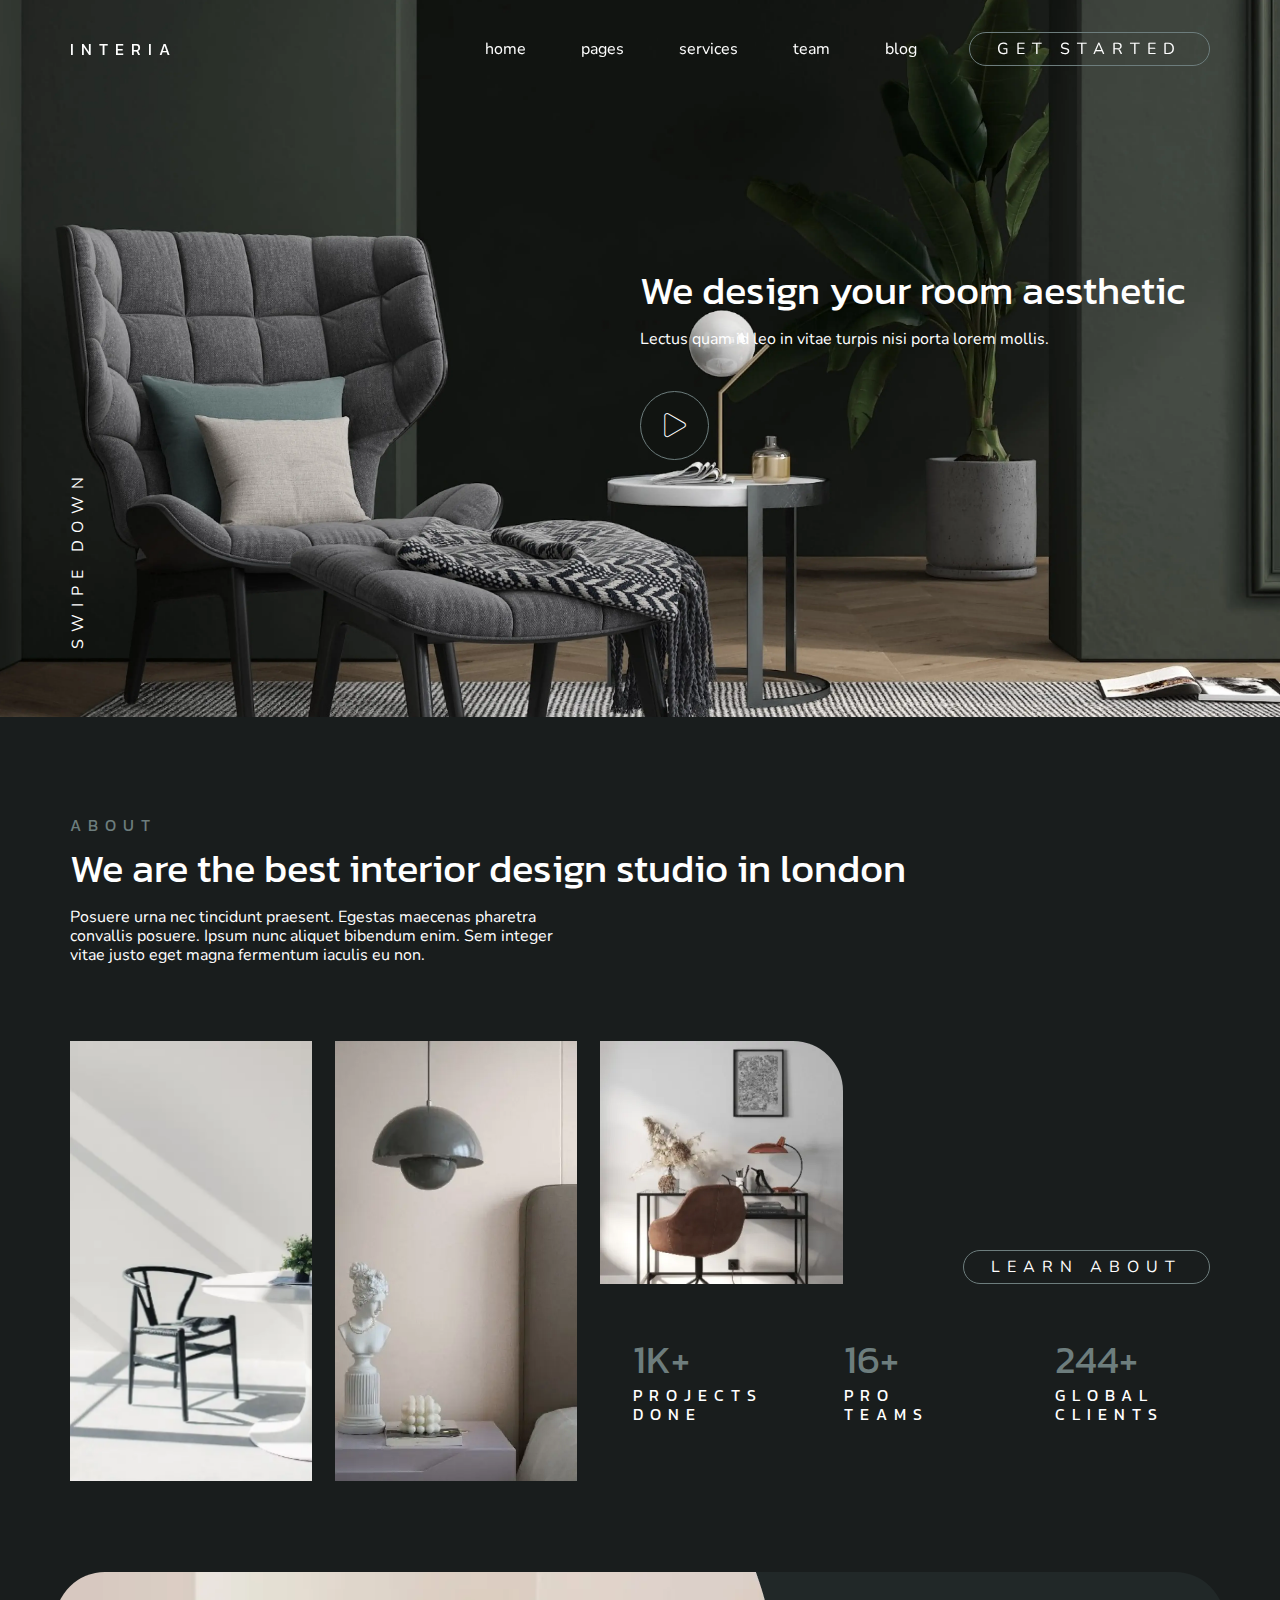
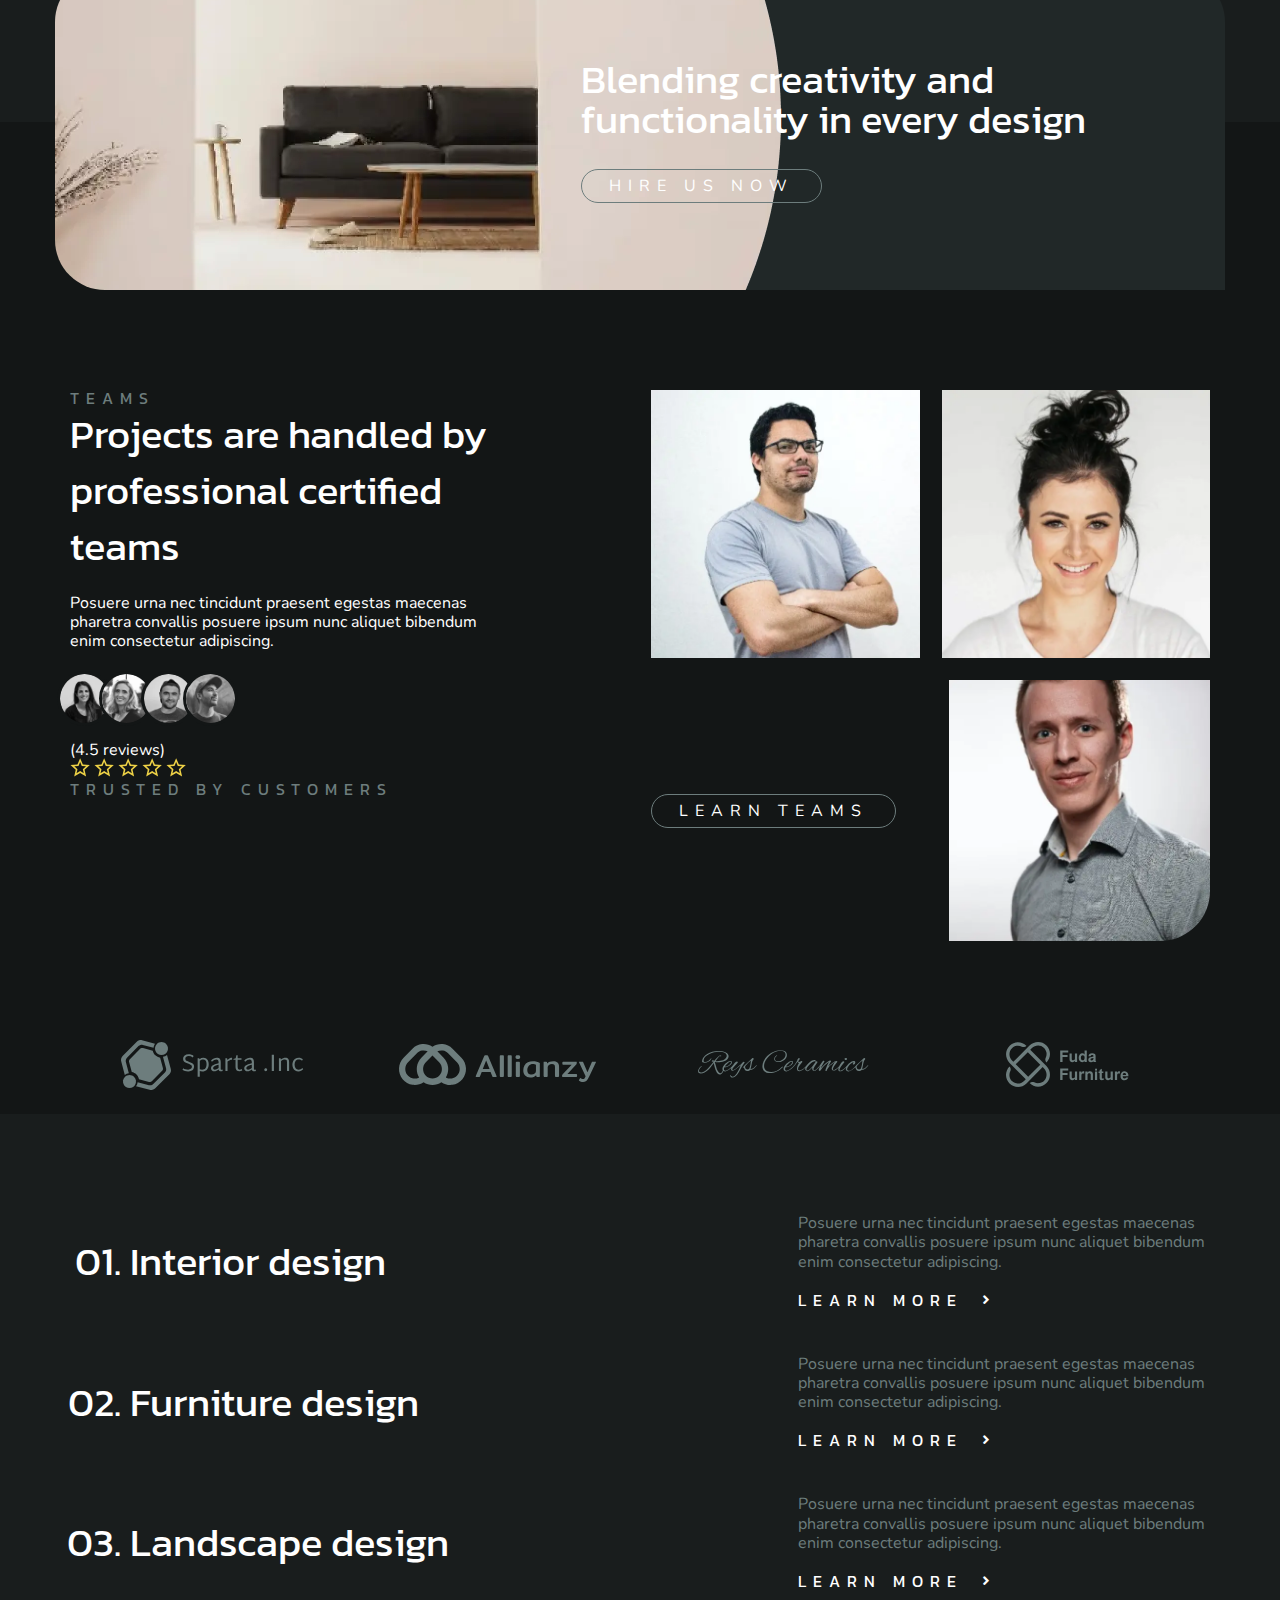
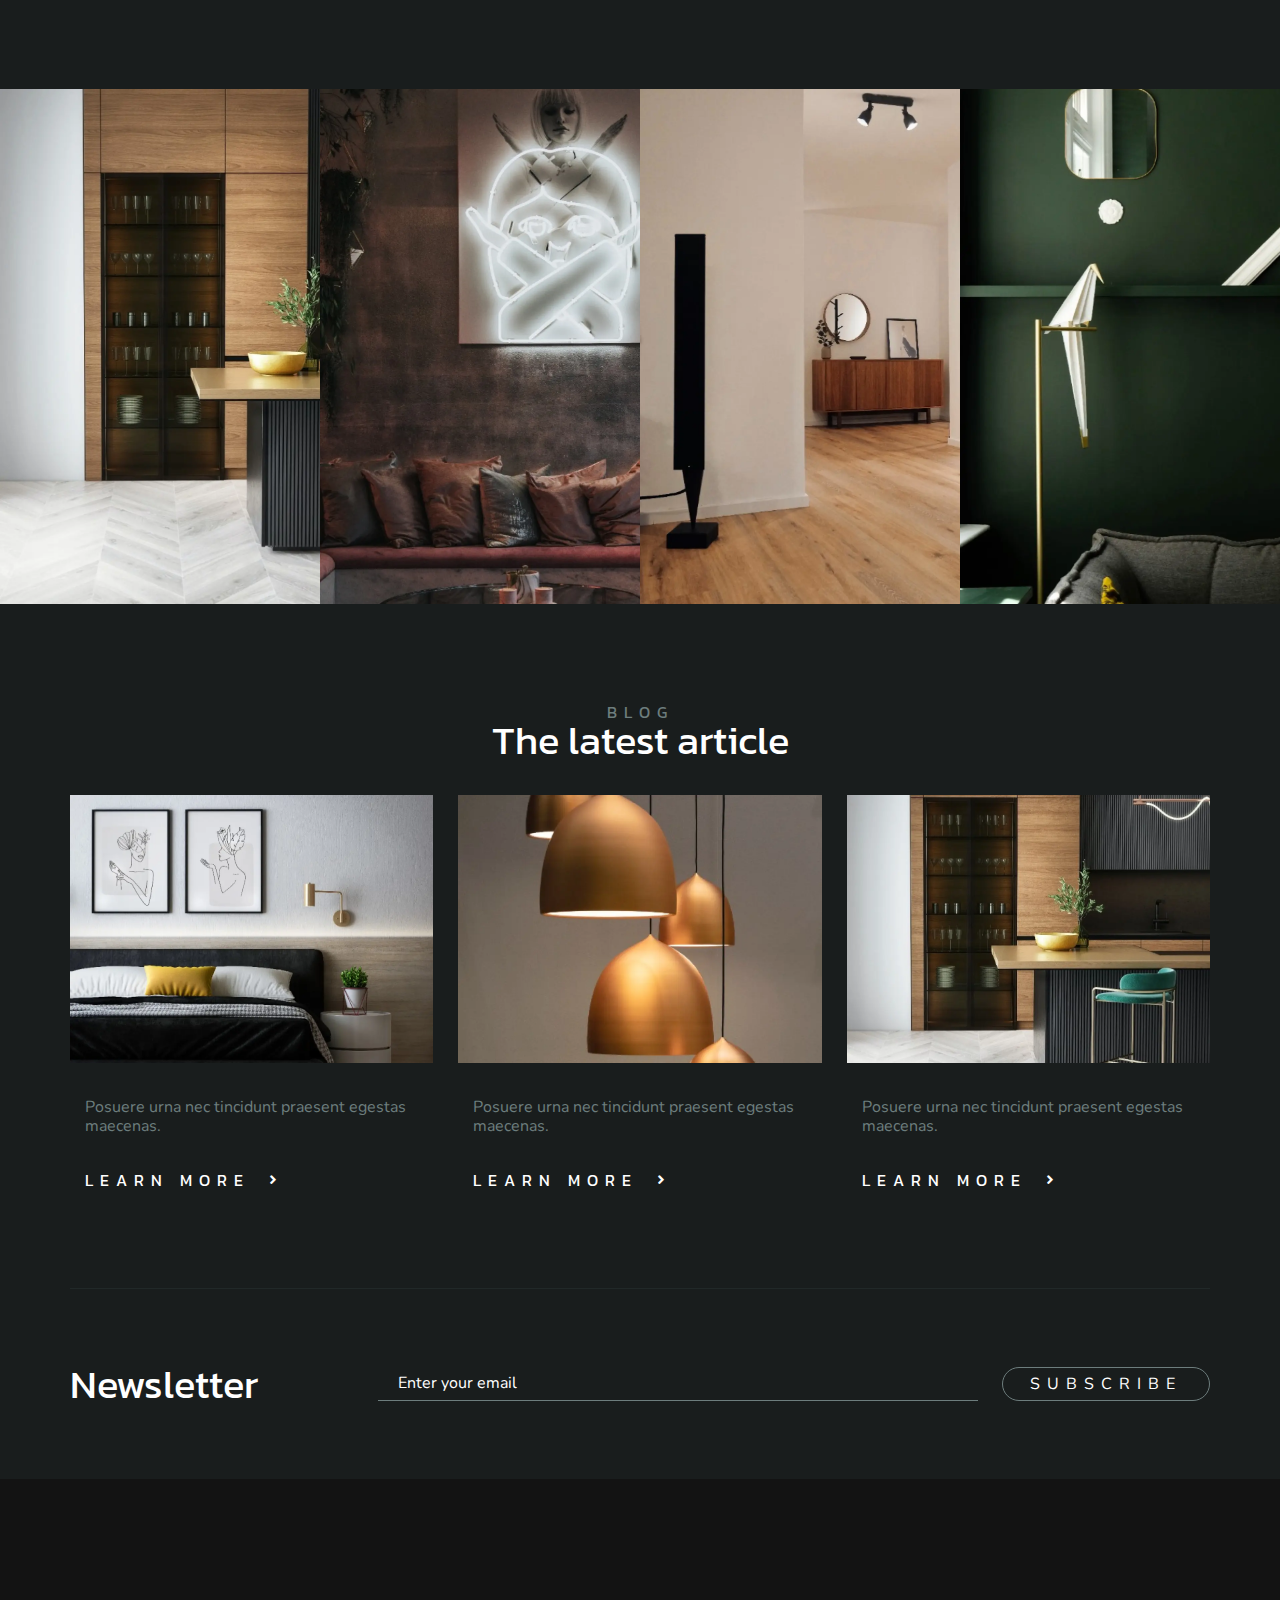
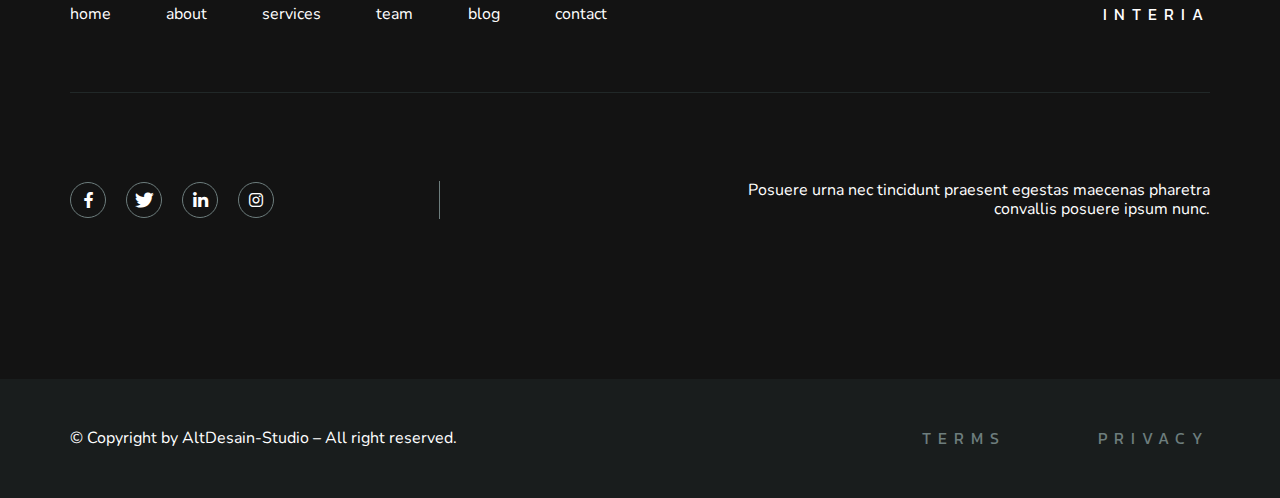
==== commit 09fad44c: "Add files via upload" ====
--- a/home.html
+++ b/home.html
@@ -6,7 +6,7 @@
 	<meta charset="UTF-8">
 	<meta name="format-detection" content="telephone=no">
 	<!-- <style>body{opacity: 0;}</style> -->
-	<link rel="stylesheet" href="css/style.min.css?_v=20240327172957">
+	<link rel="stylesheet" href="css/style.min.css?_v=20240327200306">
 	<link rel="shortcut icon" href="favicon.ico">
 	<!-- <meta name="robots" content="noindex, nofollow"> -->
 	<meta name="viewport" content="width=device-width, initial-scale=1.0">
@@ -267,6 +267,56 @@
 					</div>
 				</div>
 			</div>
+			<section class="page__blog blog">
+				<div class="blog__container">
+					<div class="head-content">
+						<h4 class="label labal--margin">Blog</h4>
+						<h2 class="title title--margin">The latest article</h2>
+					</div>
+					<div class="blog__item item-blog">
+						<div class="item-blog__item">
+							<div class="item-blog__image">
+								<picture><source srcset="img/blog/image_1.webp" type="image/webp"><img src="img/blog/image_1.jpg" alt="image-1"></picture>
+							</div>
+							<div class="item-blog__body">
+								<div class="item-blog__text text">
+									<p>Posuere urna nec tincidunt praesent egestas maecenas.</p>
+								</div>
+								<a href="#!" class="item-blog__link _icon-a-right">LEARN MORE</a>
+							</div>
+						</div>
+						<div class="item-blog__item">
+							<div class="item-blog__image">
+								<picture><source srcset="img/blog/image_2.webp" type="image/webp"><img src="img/blog/image_2.jpg" alt="image-2"></picture>
+							</div>
+							<div class="item-blog__body">
+								<div class="item-blog__text text">
+									<p>Posuere urna nec tincidunt praesent egestas maecenas.</p>
+								</div>
+								<a href="#!" class="item-blog__link _icon-a-right">LEARN MORE</a>
+							</div>
+						</div>
+						<div class="item-blog__item">
+							<div class="item-blog__image">
+								<picture><source srcset="img/blog/image_3.webp" type="image/webp"><img src="img/blog/image_3.jpg" alt="image-3"></picture>
+							</div>
+							<div class="item-blog__body">
+								<div class="item-blog__text text">
+									<p>Posuere urna nec tincidunt praesent egestas maecenas.</p>
+								</div>
+								<a href="#!" class="item-blog__link _icon-a-right">LEARN MORE</a>
+							</div>
+						</div>
+					</div>
+					<form action="files/sendmail/sendmail.php" method="POST" class="blog__form form-blog">
+						<h3 class="title form-blog__title" for="">Newsletter</h3>
+						<div class="form-blog__body">
+							<input type="text" name="form[email]" data-error="Error" placeholder="Enter your email" class="input form-blog__input">
+							<button type="submit" class="button form-blog__button">SUBSCRIBE</button>
+						</div>
+					</form>
+				</div>
+			</section>
 			<!-- <div class="head-content">
     <h4 class="label labal--margin">ABOUT</h4>
     <h2 class="title title--margin">We are the best interior design studio in london</h2>
@@ -282,21 +332,61 @@
 		</main>
 		<footer class="footer">
 			<div class="footer__container">
-				<h6 class="footer__copy">
-					© Copyright by AltDesain-Studio – All right reserved.
-				</h6>
-				<ul class="footer__list">
-					<li class="footer__item">
-						<a href="#!" class="footer__link label">TERMS</a>
-					</li>
-					<li class="footer__item">
-						<a href="#!" class="footer__link label">PRIVACY</a>
-					</li>
-				</ul>
+				<div class="footer__menu menu-footer">
+					<ul class="menu-footer__list">
+						<li class="menu-footer__item">
+							<a href="#!" class="menu-footer__link">home</a>
+						</li>
+						<li class="menu-footer__item">
+							<a href="#!" class="menu-footer__link">about</a>
+						</li>
+						<li class="menu-footer__item">
+							<a href="#!" class="menu-footer__link">services</a>
+						</li>
+						<li class="menu-footer__item">
+							<a href="#!" class="menu-footer__link">team</a>
+						</li>
+						<li class="menu-footer__item">
+							<a href="#!" class="menu-footer__link">blog</a>
+						</li>
+						<li class="menu-footer__item">
+							<a href="#!" class="menu-footer__link">contact</a>
+						</li>
+					</ul>
+					<h5 class="menu-footer__label label">INTERIA</h5>
+				</div>
+				<div class="footer__body body-footer">
+					<div class="body-footer__social">
+						<a href="#!" class="body-footer__link-social _icon-s-facebook"></a>
+						<a href="#!" class="body-footer__link-social _icon-s-twitter"></a>
+						<a href="#!" class="body-footer__link-social _icon-s-linkedin"></a>
+						<a href="#!" class="body-footer__link-social _icon-s-instagram"></a>
+					</div>
+					<div class="body-footer__text text">
+						<p>
+							Posuere urna nec tincidunt praesent egestas maecenas pharetra convallis posuere ipsum nunc.
+						</p>
+					</div>
+				</div>
+			</div>
+			<div class="footer__bottom bottom-footer">
+				<div class="bottom-footer__container">
+					<h6 class="bottom-footer__copy">
+						© Copyright by AltDesain-Studio – All right reserved.
+					</h6>
+					<ul class="bottom-footer__list">
+						<li class="bottom-footer__item">
+							<a href="#!" class="bottom-footer__link label">TERMS</a>
+						</li>
+						<li class="bottom-footer__item">
+							<a href="#!" class="bottom-footer__link label">PRIVACY</a>
+						</li>
+					</ul>
+				</div>
 			</div>
 		</footer>
 	</div>
-	<script src="js/app.min.js?_v=20240327172957"></script>
+	<script src="js/app.min.js?_v=20240327200306"></script>
 </body>
 
 </html>--- a/css/style.min.css
+++ b/css/style.min.css
@@ -1 +1 @@
-@import url(https://fonts.googleapis.com/css?family=Kanit:regular&display=swap);@import url(https://fonts.googleapis.com/css?family=Nunito:regular&display=swap);@font-face{font-family:icons;font-display:swap;src:url(../fonts/icons.woff2) format("woff2"),url(../fonts/icons.woff) format("woff");font-weight:400;font-style:normal}[class*=_icon-]:before{font-family:icons;font-style:normal;font-weight:400;font-variant:normal;text-transform:none;line-height:1;-webkit-font-smoothing:antialiased;-moz-osx-font-smoothing:grayscale}[class*=_icon-]:before{display:block}._icon-s-instagram:before{content:"\e900"}._icon-s-linkedin:before{content:"\e901"}._icon-s-twitter:before{content:"\e902"}._icon-s-facebook:before{content:"\e903"}._icon-a-right:before{content:"\e904"}._icon-star-past:before{content:"\e905"}._icon-star:before{content:"\e906"}._icon-play:before{content:"\e907"}*{padding:0;margin:0;border:0}*,*::after,*::before{box-sizing:border-box}*::after,*::before{display:inline-block}body,html{height:100%;min-width:320px}body{color:#fff;line-height:1;font-family:Nunito;font-size:1rem;-ms-text-size-adjust:100%;-moz-text-size-adjust:100%;-webkit-text-size-adjust:100%;-webkit-font-smoothing:antialiased;-moz-osx-font-smoothing:grayscale}button,input,textarea{font-family:Nunito;font-size:inherit;line-height:inherit;color:inherit;background-color:transparent}input,textarea{width:100%}button,option,select{cursor:pointer}a{display:inline-block;color:inherit;text-decoration:none}ul li{list-style:none}img{vertical-align:top}h1,h2,h3,h4,h5,h6{font-weight:inherit;font-size:inherit}.lock body{overflow:hidden;touch-action:none;-ms-scroll-chaining:none;overscroll-behavior:none}.wrapper{min-height:100%;display:flex;flex-direction:column;overflow:hidden}@supports (overflow:clip){.wrapper{overflow:clip}}.wrapper > main{flex:1 1 auto}.wrapper > *{min-width:0}[class*=__container]{max-width:73.125rem;margin:0 auto;padding:0 .9375rem}.rating{display:inline-block}.rating__items{display:inline-flex;align-items:flex-start;gap:.25rem}.rating__item{flex:0 0 1.25rem;width:1.25rem;height:1.25rem;position:relative;background:url([data-uri]) 0 0/1.25rem no-repeat;transition:all .3s}.rating__item--active{background:url([data-uri]) 0 0/1.25rem no-repeat}.rating__item span{position:absolute;top:0;left:0;width:0%;height:1.25rem;background:url([data-uri]) 0 0/1.25rem no-repeat}.rating__item:not(:last-child)::after{content:"";position:absolute;right:0;top:0;height:100%;width:.25rem;-webkit-transform:translateX(100%);transform:translateX(100%)}[data-rating=set] .rating__item:not(:last-child)::after{cursor:pointer}.rating__input{width:100%;height:100%;opacity:0;display:block}[data-rating=set] .rating__input{cursor:pointer}.menu{flex-grow:1}.menu__list{display:flex;align-items:center;flex-wrap:wrap;row-gap:.9375rem;justify-content:flex-end}.menu__link{text-decoration:underline;text-decoration-color:transparent;transition:all .3s ease-in-out}.icon-menu{display:none}.ibg{width:100%;height:100%;-o-object-fit:cover;object-fit:cover}.ibg--top{-o-object-position:top;object-position:top}.ibg--bottom{-o-object-position:bottom;object-position:bottom}.ibg--left{-o-object-position:left;object-position:left}.ibg--right{-o-object-position:right;object-position:right}.ibg--contain{-o-object-fit:contain;object-fit:contain}.label{font-family:Kanit,sans-serif;color:#6d7d7d;letter-spacing:.4375rem;text-transform:uppercase}.label--margin:not(:last-child){margin-bottom:.3125rem}.title{font-family:Kanit,sans-serif;font-size:2.5rem}.title--margin:not(:last-child){margin-bottom:1.25rem}.text{line-height:1.2}.text--margin:not(:last-child){margin-bottom:1.25rem}.text p:not(:last-child){margin-bottom:.625rem}.button{padding:.5rem 1.6875rem;letter-spacing:.4375rem;text-align:center;border:.0625rem solid #6d7d7d;border-radius:6.25rem;text-transform:uppercase;background-color:transparent;transition:all .3s ease-in-out}.button--w-269{max-width:16.8125rem}.button--margin:not(:last-child){margin-bottom:1.5625rem}.header{position:fixed;top:0;left:0;width:100%;z-index:50;padding-bottom:1.25rem}.header._header-scroll{transition:all .3s ease-in-out;background-color:rgba(0,0,0,.8)}.header__container{padding-top:2rem;display:flex;align-items:center}.header__container > .button{flex-shrink:0}.logo{flex-shrink:0;font-family:Kanit,sans-serif;letter-spacing:.4375rem;position:relative;z-index:2}.footer{background-color:#191d1d}.footer__container{display:flex;align-items:center;justify-content:space-between;-webkit-column-gap:1.25rem;-moz-column-gap:1.25rem;column-gap:1.25rem}.footer__copy{line-height:1.2}.footer__list{display:flex;align-items:center;flex-wrap:wrap;row-gap:.625rem}.footer__link{transition:all .3s ease-in-out}.about{background-color:#191d1d}.about__inner{display:flex;-webkit-column-gap:1.4375rem;-moz-column-gap:1.4375rem;column-gap:1.4375rem}.body-about__gallery{display:flex;gap:1.4375rem}.body-about__image{width:100%}.body-about__image img{width:100%;aspect-ratio:243/442;-o-object-fit:cover;object-fit:cover}.block-about__more-info{display:flex;gap:1.4375rem}.block-about__more-info:not(:last-child){margin-bottom:3.3125rem}.block-about__image{width:100%}.block-about__image img{aspect-ratio:1/1;-o-object-fit:cover;object-fit:cover;width:100%;border-radius:0 var(--border-tr) 0 0}.block-about__button{flex-shrink:0}.counters{display:flex;justify-content:space-around;-webkit-column-gap:1.4375rem;-moz-column-gap:1.4375rem;column-gap:1.4375rem}.counters__item{flex:1 1 7.6875rem;max-width:7.6875rem;display:flex;flex-direction:column;row-gap:.3125rem}.counters__num{font-family:Kanit,sans-serif;font-size:2.5rem;color:#6d7d7d;line-height:1.1;position:relative}.counters__num::after{content:"+"}.counters__num--one::after{content:"K+"}.counters__label{font-family:Kanit,sans-serif;letter-spacing:.4375rem;line-height:1.2}.info-ben{position:relative;z-index:2}.no-webp .info-ben__container{background:#212828 url(../img/blending.png) center left no-repeat}.info-ben__container{border-radius:var(--border-tl) var(--border-tr) 0 var(--border-bl);overflow:hidden;display:flex;align-items:center;justify-content:flex-end;min-height:19.875rem}.info-ben__container > .head-content{position:relative;z-index:2}.info-ben__container > .head-content .title--margin:not(:last-child){margin-bottom:1.875rem}.teams{margin-top:-10.5rem;padding-top:16.75rem;background-color:#131616}.teams__inner{display:flex;-webkit-column-gap:1.375rem;-moz-column-gap:1.375rem;column-gap:1.375rem}.teams__title{line-height:1.4}.teams__gallery{display:flex;flex-direction:column;gap:1.375rem}.teams__images{display:flex;gap:1.375rem}.teams__image img{aspect-ratio:1/1;-o-object-fit:cover;object-fit:cover;width:100%}.teams__image--br img{border-radius:0 0 var(--border-br) 0}.teams__more-images{display:flex;align-items:center;row-gap:1.875rem}.teams__button{flex-shrink:0}.teams__logo{display:flex;align-items:center;justify-content:space-around;flex-wrap:wrap;row-gap:1.375rem}.reviews__icon{display:flex}.reviews__icon img{aspect-ratio:1/1;-o-object-fit:cover;object-fit:cover;border:.1875rem solid #131616;border-radius:50%;flex:0 1 3.4375rem;max-width:3.4375rem}.reviews__icon img:not(:first-child){margin-left:-.8125rem}.reviews__description{font-family:Kanit,sans-serif;color:#6d7d7d;letter-spacing:.4375rem}.rating__items input{display:none}.summary{background-color:#191d1d}.summary__item{margin-left:3.75rem;list-style:decimal-leading-zero}.summary__item:not(:last-child){margin-bottom:2.9375rem}.summary__inner-item{display:flex;-webkit-column-gap:1.875rem;-moz-column-gap:1.875rem;column-gap:1.875rem}.summary__text{font-family:Nunito;font-size:1rem;letter-spacing:1.2;color:#6d7d7d}.summary__link{font-size:1rem;letter-spacing:.4375rem;display:flex;flex-direction:row-reverse;justify-content:flex-end;align-items:center;-webkit-column-gap:1.25rem;-moz-column-gap:1.25rem;column-gap:1.25rem}.summary__link::before{font-size:.625rem;transition:all .3s ease-in-out}.slider-page__slide img{aspect-ratio:480/515;-o-object-fit:cover;object-fit:cover;max-width:30rem}.no-webp .hero{background:url(../img/hero-bg.jpg) center center/cover no-repeat}.hero{padding-bottom:4.25rem;min-height:43.0625rem}.hero__container{display:flex;justify-content:space-between;-webkit-column-gap:1.25rem;-moz-column-gap:1.25rem;column-gap:1.25rem}.hero__container > .head-content .text--margin:not(:last-child){margin-bottom:2.625rem}.hero__container > .head-content .head-content__play{width:4.3125rem;height:4.3125rem;border-radius:50%;display:flex;justify-content:center;align-items:center;border:.0625rem solid #6d7d7d;transition:all .3s ease-in-out}.hero__container > .head-content .head-content__play::before{font-size:1.5625rem;transition:all .3s ease-in-out}.hero__swipe-down{display:inline-block;letter-spacing:.4375rem;-webkit-transform:rotate(-180deg);transform:rotate(-180deg);-webkit-writing-mode:vertical-rl;-ms-writing-mode:tb-rl;writing-mode:vertical-rl}.swiper{overflow:hidden}.swiper-initialized{touch-action:pan-y}.swiper-wrapper{width:100%;height:100%;box-sizing:content-box;display:flex;position:relative}.swiper-vertical .swiper-wrapper{flex-direction:column}.swiper-autoheight .swiper-wrapper{align-items:flex-start}.swiper-initialized .swiper-slide{flex-shrink:0}.swiper-android .swiper-slide,.swiper-android .swiper-wrapper{-webkit-transform:translate3d(0,0,0);transform:translate3d(0,0,0)}.swiper-button-lock{display:none!important}@media (min-width:23.4375em){.info-ben__container{background-size:contain}}@media (min-width:29.99875em){.block-about__button{align-self:flex-end}.info-ben__container > .head-content{max-width:32.5rem}}@media (min-width:47.99875em){.about__container > .head-content .text{max-width:32.0625rem}.block-about__image img{border-radius:0 3.125rem 0 0}.teams__content{flex:1 1 50%}.teams__text{max-width:27.5rem}.teams__gallery{flex:1 1 50%}.teams__image{max-width:17.125rem}.hero__container > .head-content{flex-basis:35.625rem}}@media (min-width:47.9375em){.block-about__image img{--border-tr:3.125rem}.teams__image--br img{--border-br:3.125rem}}@media (min-width:61.99875em){.body-about{flex:0 1 31.6875rem;max-width:31.6875rem}.block-about{flex:1 1 38.125rem;max-width:38.125rem}.block-about__image img{max-width:15.1875rem}.info-ben{margin-top:calc(var(--mt)/ 2)}.summary__inner-item{align-items:center}.summary__title{flex-grow:1}.summary__body{flex:0 1 25.75rem}}@media (min-width:61.99875em) and (min-width:73.125em){.info-ben{--mt:-19.875rem}}@media (min-width:61.9375em){.info-ben__container{--border-tl:3.125rem}.info-ben__container{--border-tr:3.125rem}.info-ben__container{--border-bl:3.125rem}}@media (min-width:73.125em){.menu__list{-webkit-column-gap:3.4375rem;-moz-column-gap:3.4375rem;column-gap:3.4375rem}.header__container{-webkit-column-gap:3.25rem;-moz-column-gap:3.25rem;column-gap:3.25rem}.footer__container{padding-top:3.125rem}.footer__container{padding-bottom:3.125rem}.footer__list{-webkit-column-gap:5.75rem;-moz-column-gap:5.75rem;column-gap:5.75rem}.page__about{padding-top:6.25rem}.page__about{padding-bottom:15.625rem}.page__summary{padding-top:6.25rem}.page__summary{padding-bottom:6.25rem}.about__container > .head-content{margin-bottom:4.6875rem}.info-ben__container{-webkit-column-gap:9.1875rem;-moz-column-gap:9.1875rem;column-gap:9.1875rem}.info-ben__container > .head-content{margin-right:6.8125rem}.teams__inner:not(:last-child){margin-bottom:4.6875rem}.teams__more-images{-webkit-column-gap:3.3125rem;-moz-column-gap:3.3125rem;column-gap:3.3125rem}.summary__title{font-size:2.5rem}.hero{padding-top:16.875rem}.hero__swipe-down{padding-bottom:12.5rem}}@media (min-width:62em){.teams{padding-top:16.75rem}}@media (max-width:48em){.hero{padding-top:7.5rem}.hero__swipe-down{padding-bottom:.0000000625rem}}@media (max-width:30em){.block-about__image img{--border-tr:0.0000000625rem}.teams{padding-top:13.75rem}.teams__inner:not(:last-child){margin-bottom:1.875rem}.teams__image--br img{--border-br:0.0000000625rem}}@media (max-width:20em){.footer__container{padding-top:1.25rem}.footer__container{padding-bottom:1.25rem}.page__about{padding-top:2.5rem}.page__about{padding-bottom:2.5rem}.page__summary{padding-top:2.5rem}.page__summary{padding-bottom:2.5rem}.about__container > .head-content{margin-bottom:2.5rem}.info-ben__container{-webkit-column-gap:1.25rem;-moz-column-gap:1.25rem;column-gap:1.25rem}.summary__title{font-size:1.75rem}}@media (max-width:61.99875em){.about__inner{flex-direction:column;row-gap:1.4375rem}.teams__more-images{flex-direction:column-reverse}.summary__inner-item{flex-direction:column;row-gap:1.875rem}}@media (max-width:61.9375em){.teams__more-images{-webkit-column-gap:1.375rem;-moz-column-gap:1.375rem;column-gap:1.375rem}}@media (max-width:47.99875em){.menu__body{position:fixed;width:100%;height:100%;left:-100%;top:0;overflow:auto;padding:6.25rem .9375rem .9375rem 1.875rem;transition:left .3s;background-color:rgba(0,0,0,.8)}.menu__body::before{content:"";position:fixed;width:100%;height:4.375rem;left:-100%;top:0;transition:left .3s;z-index:2}.menu-open .menu__body{left:0}.menu-open .menu__body::before{left:0}.menu__list{flex-direction:column;row-gap:1.75rem;align-items:flex-end}.menu__link{font-size:2rem;text-transform:uppercase}.icon-menu{display:block;position:relative;width:1.875rem;height:1.125rem;z-index:5}.icon-menu span,.icon-menu::after,.icon-menu::before{content:"";transition:all .3s ease 0s;right:0;position:absolute;width:100%;height:.125rem;background-color:#fff}.icon-menu::before{top:0}.icon-menu::after{bottom:0}.icon-menu span{top:calc(50% - .0625rem)}.menu-open .icon-menu span{width:0}.menu-open .icon-menu::before{top:calc(50% - .0625rem);-webkit-transform:rotate(-45deg);transform:rotate(-45deg)}.menu-open .icon-menu::after{bottom:calc(50% - .0625rem);-webkit-transform:rotate(45deg);transform:rotate(45deg)}.footer__container{flex-direction:column-reverse;row-gap:1.875rem}.counters{justify-content:space-between;flex-wrap:wrap;row-gap:1.4375rem}.info-ben__container{position:relative}.info-ben__container::before{content:"";position:absolute;top:0;left:0;width:100%;height:100%;background-color:rgba(0,0,0,.3)}.teams__inner{flex-direction:column;row-gap:1.875rem}.hero__container{flex-direction:column-reverse;row-gap:3.125rem}}@media (max-width:47.9375em){.menu__list{-webkit-column-gap:1.25rem;-moz-column-gap:1.25rem;column-gap:1.25rem}.header__container{-webkit-column-gap:1.5625rem;-moz-column-gap:1.5625rem;column-gap:1.5625rem}.footer__list{-webkit-column-gap:1.875rem;-moz-column-gap:1.875rem;column-gap:1.875rem}.info-ben__container{--border-tl:0.0000000625rem}.info-ben__container{--border-tr:0.0000000625rem}.info-ben__container{--border-bl:0.0000000625rem}.info-ben__container > .head-content{margin-right:.0000000625rem}}@media (any-hover:hover) and (max-width:47.99875em){.menu__link:hover{-webkit-transform:translateX(-.3125rem);transform:translateX(-.3125rem)}.button:hover{background-color:rgba(255,255,255,.2)}}@media (max-width:47.99875em) and (any-hover:none){.icon-menu{cursor:default}}@media (max-width:29.99875em){.menu__body{display:flex;flex-direction:column;align-items:flex-end}.menu__list:not(:last-child){margin-bottom:2.5rem}.footer__copy{text-align:center}.body-about__gallery{flex-direction:column}.block-about__more-info{flex-direction:column}.block-about__button{max-width:100%}.teams__images{flex-direction:column}.teams__button{align-self:stretch;max-width:100%}}@media (max-width:23.43625em){.info-ben__container > .head-content{text-align:center}}@media (min-width:47.9375em) and (max-width:73.125em){@supports ((-moz-column-gap:clamp(1.25rem ,-2.9133064516rem + 8.6848635236vw ,3.4375rem)) or (column-gap:clamp(1.25rem ,-2.9133064516rem + 8.6848635236vw ,3.4375rem))){.menu__list{-webkit-column-gap:clamp(1.25rem ,-2.9133064516rem + 8.6848635236vw ,3.4375rem);-moz-column-gap:clamp(1.25rem ,-2.9133064516rem + 8.6848635236vw ,3.4375rem);column-gap:clamp(1.25rem ,-2.9133064516rem + 8.6848635236vw ,3.4375rem)}}@supports not ((-moz-column-gap:clamp(1.25rem ,-2.9133064516rem + 8.6848635236vw ,3.4375rem)) or (column-gap:clamp(1.25rem ,-2.9133064516rem + 8.6848635236vw ,3.4375rem))){.menu__list{-webkit-column-gap:calc(1.25rem + 2.1875 * (100vw - 47.9375rem)/ 25.1875);-moz-column-gap:calc(1.25rem + 2.1875 * (100vw - 47.9375rem)/ 25.1875);column-gap:calc(1.25rem + 2.1875 * (100vw - 47.9375rem)/ 25.1875)}}@supports ((-moz-column-gap:clamp(1.5625rem ,-1.6491935484rem + 6.699751861vw ,3.25rem)) or (column-gap:clamp(1.5625rem ,-1.6491935484rem + 6.699751861vw ,3.25rem))){.header__container{-webkit-column-gap:clamp(1.5625rem ,-1.6491935484rem + 6.699751861vw ,3.25rem);-moz-column-gap:clamp(1.5625rem ,-1.6491935484rem + 6.699751861vw ,3.25rem);column-gap:clamp(1.5625rem ,-1.6491935484rem + 6.699751861vw ,3.25rem)}}@supports not ((-moz-column-gap:clamp(1.5625rem ,-1.6491935484rem + 6.699751861vw ,3.25rem)) or (column-gap:clamp(1.5625rem ,-1.6491935484rem + 6.699751861vw ,3.25rem))){.header__container{-webkit-column-gap:calc(1.5625rem + 1.6875 * (100vw - 47.9375rem)/ 25.1875);-moz-column-gap:calc(1.5625rem + 1.6875 * (100vw - 47.9375rem)/ 25.1875);column-gap:calc(1.5625rem + 1.6875 * (100vw - 47.9375rem)/ 25.1875)}}@supports ((-moz-column-gap:clamp(1.875rem ,-5.5rem + 15.3846153846vw ,5.75rem)) or (column-gap:clamp(1.875rem ,-5.5rem + 15.3846153846vw ,5.75rem))){.footer__list{-webkit-column-gap:clamp(1.875rem ,-5.5rem + 15.3846153846vw ,5.75rem);-moz-column-gap:clamp(1.875rem ,-5.5rem + 15.3846153846vw ,5.75rem);column-gap:clamp(1.875rem ,-5.5rem + 15.3846153846vw ,5.75rem)}}@supports not ((-moz-column-gap:clamp(1.875rem ,-5.5rem + 15.3846153846vw ,5.75rem)) or (column-gap:clamp(1.875rem ,-5.5rem + 15.3846153846vw ,5.75rem))){.footer__list{-webkit-column-gap:calc(1.875rem + 3.875 * (100vw - 47.9375rem)/ 25.1875);-moz-column-gap:calc(1.875rem + 3.875 * (100vw - 47.9375rem)/ 25.1875);column-gap:calc(1.875rem + 3.875 * (100vw - 47.9375rem)/ 25.1875)}}@supports (margin-right:clamp(0.0000000625rem ,-12.965725625rem + 27.0471461538vw ,6.8125rem)){.info-ben__container > .head-content{margin-right:clamp(.0000000625rem ,-12.965725625rem + 27.0471461538vw ,6.8125rem)}}@supports not (margin-right:clamp(0.0000000625rem ,-12.965725625rem + 27.0471461538vw ,6.8125rem)){.info-ben__container > .head-content{margin-right:calc(.0000000625rem + 6.8124999375 * (100vw - 47.9375rem)/ 25.1875)}}}@media (min-width:20em) and (max-width:73.125em){@supports (padding-top:clamp(1.25rem ,0.5441176471rem + 3.5294117647vw ,3.125rem)){.footer__container{padding-top:clamp(1.25rem ,.5441176471rem + 3.5294117647vw ,3.125rem)}}@supports not (padding-top:clamp(1.25rem ,0.5441176471rem + 3.5294117647vw ,3.125rem)){.footer__container{padding-top:calc(1.25rem + 1.875 * (100vw - 20rem)/ 53.125)}}@supports (padding-bottom:clamp(1.25rem ,0.5441176471rem + 3.5294117647vw ,3.125rem)){.footer__container{padding-bottom:clamp(1.25rem ,.5441176471rem + 3.5294117647vw ,3.125rem)}}@supports not (padding-bottom:clamp(1.25rem ,0.5441176471rem + 3.5294117647vw ,3.125rem)){.footer__container{padding-bottom:calc(1.25rem + 1.875 * (100vw - 20rem)/ 53.125)}}@supports (padding-top:clamp(2.5rem ,1.0882352941rem + 7.0588235294vw ,6.25rem)){.page__about{padding-top:clamp(2.5rem ,1.0882352941rem + 7.0588235294vw ,6.25rem)}}@supports not (padding-top:clamp(2.5rem ,1.0882352941rem + 7.0588235294vw ,6.25rem)){.page__about{padding-top:calc(2.5rem + 3.75 * (100vw - 20rem)/ 53.125)}}@supports (padding-bottom:clamp(2.5rem ,-2.4411764706rem + 24.7058823529vw ,15.625rem)){.page__about{padding-bottom:clamp(2.5rem ,-2.4411764706rem + 24.7058823529vw ,15.625rem)}}@supports not (padding-bottom:clamp(2.5rem ,-2.4411764706rem + 24.7058823529vw ,15.625rem)){.page__about{padding-bottom:calc(2.5rem + 13.125 * (100vw - 20rem)/ 53.125)}}@supports (padding-top:clamp(2.5rem ,1.0882352941rem + 7.0588235294vw ,6.25rem)){.page__summary{padding-top:clamp(2.5rem ,1.0882352941rem + 7.0588235294vw ,6.25rem)}}@supports not (padding-top:clamp(2.5rem ,1.0882352941rem + 7.0588235294vw ,6.25rem)){.page__summary{padding-top:calc(2.5rem + 3.75 * (100vw - 20rem)/ 53.125)}}@supports (padding-bottom:clamp(2.5rem ,1.0882352941rem + 7.0588235294vw ,6.25rem)){.page__summary{padding-bottom:clamp(2.5rem ,1.0882352941rem + 7.0588235294vw ,6.25rem)}}@supports not (padding-bottom:clamp(2.5rem ,1.0882352941rem + 7.0588235294vw ,6.25rem)){.page__summary{padding-bottom:calc(2.5rem + 3.75 * (100vw - 20rem)/ 53.125)}}@supports (margin-bottom:clamp(2.5rem ,1.6764705882rem + 4.1176470588vw ,4.6875rem)){.about__container > .head-content{margin-bottom:clamp(2.5rem ,1.6764705882rem + 4.1176470588vw ,4.6875rem)}}@supports not (margin-bottom:clamp(2.5rem ,1.6764705882rem + 4.1176470588vw ,4.6875rem)){.about__container > .head-content{margin-bottom:calc(2.5rem + 2.1875 * (100vw - 20rem)/ 53.125)}}@supports ((-moz-column-gap:clamp(1.25rem ,-1.7382352941rem + 14.9411764706vw ,9.1875rem)) or (column-gap:clamp(1.25rem ,-1.7382352941rem + 14.9411764706vw ,9.1875rem))){.info-ben__container{-webkit-column-gap:clamp(1.25rem ,-1.7382352941rem + 14.9411764706vw ,9.1875rem);-moz-column-gap:clamp(1.25rem ,-1.7382352941rem + 14.9411764706vw ,9.1875rem);column-gap:clamp(1.25rem ,-1.7382352941rem + 14.9411764706vw ,9.1875rem)}}@supports not ((-moz-column-gap:clamp(1.25rem ,-1.7382352941rem + 14.9411764706vw ,9.1875rem)) or (column-gap:clamp(1.25rem ,-1.7382352941rem + 14.9411764706vw ,9.1875rem))){.info-ben__container{-webkit-column-gap:calc(1.25rem + 7.9375 * (100vw - 20rem)/ 53.125);-moz-column-gap:calc(1.25rem + 7.9375 * (100vw - 20rem)/ 53.125);column-gap:calc(1.25rem + 7.9375 * (100vw - 20rem)/ 53.125)}}@supports (font-size:clamp(1.75rem ,1.4676470588rem + 1.4117647059vw ,2.5rem)){.summary__title{font-size:clamp(1.75rem ,1.4676470588rem + 1.4117647059vw ,2.5rem)}}@supports not (font-size:clamp(1.75rem ,1.4676470588rem + 1.4117647059vw ,2.5rem)){.summary__title{font-size:calc(1.75rem + .75 * (100vw - 20rem)/ 53.125)}}}@media (min-width:30em) and (max-width:47.9375em){@supports (--border-tr:clamp(0.0000000625rem ,-5.2264806692rem + 17.421602439vw ,3.125rem)){.block-about__image img{--border-tr:clamp( 0.0000000625rem , -5.2264806692rem  +  17.421602439vw , 3.125rem )}}@supports not (--border-tr:clamp(0.0000000625rem ,-5.2264806692rem + 17.421602439vw ,3.125rem)){.block-about__image img{--border-tr:calc(0.0000000625rem + 3.1249999375 * (100vw - 30rem) / 17.9375)}}@supports (--border-br:clamp(0.0000000625rem ,-5.2264806692rem + 17.421602439vw ,3.125rem)){.teams__image--br img{--border-br:clamp( 0.0000000625rem , -5.2264806692rem  +  17.421602439vw , 3.125rem )}}@supports not (--border-br:clamp(0.0000000625rem ,-5.2264806692rem + 17.421602439vw ,3.125rem)){.teams__image--br img{--border-br:calc(0.0000000625rem + 3.1249999375 * (100vw - 30rem) / 17.9375)}}}@media (min-width:61.99875em) and (min-width:62em) and (max-width:73.125em){@supports (--mt:clamp(-19.875rem ,110.7640453546rem + -178.6516859551vw ,0.0000000625rem)){.info-ben{--mt:clamp( -19.875rem , 110.7640453546rem  +  -178.6516859551vw , 0.0000000625rem )}}@supports not (--mt:clamp(-19.875rem ,110.7640453546rem + -178.6516859551vw ,0.0000000625rem)){.info-ben{--mt:calc(0.0000000625rem + -19.8750000625 * (100vw - 62rem) / 11.125)}}}@media (min-width:61.99875em) and (max-width:62em){.info-ben{--mt:0.0000000625rem}}@media (min-width:47.9375em) and (max-width:61.9375em){@supports (--border-tl:clamp(0.0000000625rem ,-10.7003345449rem + 22.321428125vw ,3.125rem)){.info-ben__container{--border-tl:clamp( 0.0000000625rem , -10.7003345449rem  +  22.321428125vw , 3.125rem )}}@supports not (--border-tl:clamp(0.0000000625rem ,-10.7003345449rem + 22.321428125vw ,3.125rem)){.info-ben__container{--border-tl:calc(0.0000000625rem + 3.1249999375 * (100vw - 47.9375rem) / 14)}}@supports (--border-tr:clamp(0.0000000625rem ,-10.7003345449rem + 22.321428125vw ,3.125rem)){.info-ben__container{--border-tr:clamp( 0.0000000625rem , -10.7003345449rem  +  22.321428125vw , 3.125rem )}}@supports not (--border-tr:clamp(0.0000000625rem ,-10.7003345449rem + 22.321428125vw ,3.125rem)){.info-ben__container{--border-tr:calc(0.0000000625rem + 3.1249999375 * (100vw - 47.9375rem) / 14)}}@supports (--border-bl:clamp(0.0000000625rem ,-10.7003345449rem + 22.321428125vw ,3.125rem)){.info-ben__container{--border-bl:clamp( 0.0000000625rem , -10.7003345449rem  +  22.321428125vw , 3.125rem )}}@supports not (--border-bl:clamp(0.0000000625rem ,-10.7003345449rem + 22.321428125vw ,3.125rem)){.info-ben__container{--border-bl:calc(0.0000000625rem + 3.1249999375 * (100vw - 47.9375rem) / 14)}}}@media (min-width:30em) and (max-width:62em){@supports (padding-top:clamp(13.75rem ,10.9375rem + 9.375vw ,16.75rem)){.teams{padding-top:clamp(13.75rem ,10.9375rem + 9.375vw ,16.75rem)}}@supports not (padding-top:clamp(13.75rem ,10.9375rem + 9.375vw ,16.75rem)){.teams{padding-top:calc(13.75rem + 3 * (100vw - 30rem)/ 32)}}}@media (min-width:30em) and (max-width:73.125em){@supports (margin-bottom:clamp(1.875rem ,-0.0815217391rem + 6.5217391304vw ,4.6875rem)){.teams__inner:not(:last-child){margin-bottom:clamp(1.875rem ,-.0815217391rem + 6.5217391304vw ,4.6875rem)}}@supports not (margin-bottom:clamp(1.875rem ,-0.0815217391rem + 6.5217391304vw ,4.6875rem)){.teams__inner:not(:last-child){margin-bottom:calc(1.875rem + 2.8125 * (100vw - 30rem)/ 43.125)}}}@media (min-width:61.9375em) and (max-width:73.125em){@supports ((-moz-column-gap:clamp(1.375rem ,-9.3516061453rem + 17.3184357542vw ,3.3125rem)) or (column-gap:clamp(1.375rem ,-9.3516061453rem + 17.3184357542vw ,3.3125rem))){.teams__more-images{-webkit-column-gap:clamp(1.375rem ,-9.3516061453rem + 17.3184357542vw ,3.3125rem);-moz-column-gap:clamp(1.375rem ,-9.3516061453rem + 17.3184357542vw ,3.3125rem);column-gap:clamp(1.375rem ,-9.3516061453rem + 17.3184357542vw ,3.3125rem)}}@supports not ((-moz-column-gap:clamp(1.375rem ,-9.3516061453rem + 17.3184357542vw ,3.3125rem)) or (column-gap:clamp(1.375rem ,-9.3516061453rem + 17.3184357542vw ,3.3125rem))){.teams__more-images{-webkit-column-gap:calc(1.375rem + 1.9375 * (100vw - 61.9375rem)/ 11.1875);-moz-column-gap:calc(1.375rem + 1.9375 * (100vw - 61.9375rem)/ 11.1875);column-gap:calc(1.375rem + 1.9375 * (100vw - 61.9375rem)/ 11.1875)}}}@media (min-width:48em) and (max-width:73.125em){@supports (padding-top:clamp(7.5rem ,-10.4104477612rem + 37.3134328358vw ,16.875rem)){.hero{padding-top:clamp(7.5rem ,-10.4104477612rem + 37.3134328358vw ,16.875rem)}}@supports not (padding-top:clamp(7.5rem ,-10.4104477612rem + 37.3134328358vw ,16.875rem)){.hero{padding-top:calc(7.5rem + 9.375 * (100vw - 48rem)/ 25.125)}}@supports (padding-bottom:clamp(0.0000000625rem ,-23.880596833rem + 49.7512435323vw ,12.5rem)){.hero__swipe-down{padding-bottom:clamp(.0000000625rem ,-23.880596833rem + 49.7512435323vw ,12.5rem)}}@supports not (padding-bottom:clamp(0.0000000625rem ,-23.880596833rem + 49.7512435323vw ,12.5rem)){.hero__swipe-down{padding-bottom:calc(.0000000625rem + 12.4999999375 * (100vw - 48rem)/ 25.125)}}}@media (any-hover:hover){[data-rating=set] .rating__items:hover .rating__item{background:url([data-uri]) 0 0/1.25rem no-repeat}[data-rating=set] .rating__item:hover ~ .rating__item{background:url([data-uri]) 0 0/1.25rem no-repeat}[data-rating=set] .rating__item:hover ~ .rating__item span{display:none}.menu__link:hover{text-decoration-color:#fff}.button:hover{background-color:rgba(0,0,0,.2)}.footer__link:hover{color:#fff}.summary__link:hover::before{-webkit-transform:translateX(.3125rem);transform:translateX(.3125rem)}.hero__container > .head-content .head-content__play:hover{background-color:rgba(255,255,255,.2)}}.webp .info-ben__container{background:#212828 url(../img/blending.webp) center left no-repeat}.webp .hero{background:url(../img/hero-bg.webp) center center/cover no-repeat}+@import url(https://fonts.googleapis.com/css?family=Kanit:regular&display=swap);@import url(https://fonts.googleapis.com/css?family=Nunito:regular&display=swap);@font-face{font-family:icons;font-display:swap;src:url(../fonts/icons.woff2) format("woff2"),url(../fonts/icons.woff) format("woff");font-weight:400;font-style:normal}[class*=_icon-]:before{font-family:icons;font-style:normal;font-weight:400;font-variant:normal;text-transform:none;line-height:1;-webkit-font-smoothing:antialiased;-moz-osx-font-smoothing:grayscale}[class*=_icon-]:before{display:block}._icon-s-instagram:before{content:"\e900"}._icon-s-linkedin:before{content:"\e901"}._icon-s-twitter:before{content:"\e902"}._icon-s-facebook:before{content:"\e903"}._icon-a-right:before{content:"\e904"}._icon-star-past:before{content:"\e905"}._icon-star:before{content:"\e906"}._icon-play:before{content:"\e907"}*{padding:0;margin:0;border:0}*,*::after,*::before{box-sizing:border-box}*::after,*::before{display:inline-block}body,html{height:100%;min-width:320px}body{color:#fff;line-height:1;font-family:Nunito;font-size:1rem;-ms-text-size-adjust:100%;-moz-text-size-adjust:100%;-webkit-text-size-adjust:100%;-webkit-font-smoothing:antialiased;-moz-osx-font-smoothing:grayscale}button,input,textarea{font-family:Nunito;font-size:inherit;line-height:inherit;color:inherit;background-color:transparent}input,textarea{width:100%}button,option,select{cursor:pointer}a{display:inline-block;color:inherit;text-decoration:none}ul li{list-style:none}img{vertical-align:top}h1,h2,h3,h4,h5,h6{font-weight:inherit;font-size:inherit}.lock body{overflow:hidden;touch-action:none;-ms-scroll-chaining:none;overscroll-behavior:none}.wrapper{min-height:100%;display:flex;flex-direction:column;overflow:hidden}@supports (overflow:clip){.wrapper{overflow:clip}}.wrapper > main{flex:1 1 auto}.wrapper > *{min-width:0}[class*=__container]{max-width:73.125rem;margin:0 auto;padding:0 .9375rem}input[type=email],input[type=tel],input[type=text],textarea{-webkit-appearance:none;appearance:none}.input{border-radius:0!important;width:100%;display:block;padding:0 20px;border-bottom:1px solid #6d7d7d;caret-color:inherit}.input::-webkit-input-placeholder{color:#fff}.input:-ms-input-placeholder{color:#fff}.input::-ms-input-placeholder{color:#fff}.input::placeholder{color:#fff}.input[placeholder]:not([data-placeholder-nohiden])::-webkit-input-placeholder{-webkit-transition:opacity .3s;transition:opacity .3s}.input[placeholder]:not([data-placeholder-nohiden]):-ms-input-placeholder{-ms-transition:opacity .3s;transition:opacity .3s}.input[placeholder]:not([data-placeholder-nohiden])::-ms-input-placeholder{-ms-transition:opacity .3s;transition:opacity .3s}.input[placeholder]:not([data-placeholder-nohiden])::placeholder{transition:opacity .3s}.input[placeholder]:not([data-placeholder-nohiden]):focus::-webkit-input-placeholder{opacity:0}.input[placeholder]:not([data-placeholder-nohiden]):focus:-ms-input-placeholder{opacity:0}.input[placeholder]:not([data-placeholder-nohiden]):focus::-ms-input-placeholder{opacity:0}.input[placeholder]:not([data-placeholder-nohiden]):focus::placeholder{opacity:0}textarea.input{resize:none;padding:0 0}.rating{display:inline-block}.rating__items{display:inline-flex;align-items:flex-start;gap:.25rem}.rating__item{flex:0 0 1.25rem;width:1.25rem;height:1.25rem;position:relative;background:url([data-uri]) 0 0/1.25rem no-repeat;transition:all .3s}.rating__item--active{background:url([data-uri]) 0 0/1.25rem no-repeat}.rating__item span{position:absolute;top:0;left:0;width:0%;height:1.25rem;background:url([data-uri]) 0 0/1.25rem no-repeat}.rating__item:not(:last-child)::after{content:"";position:absolute;right:0;top:0;height:100%;width:.25rem;-webkit-transform:translateX(100%);transform:translateX(100%)}[data-rating=set] .rating__item:not(:last-child)::after{cursor:pointer}.rating__input{width:100%;height:100%;opacity:0;display:block}[data-rating=set] .rating__input{cursor:pointer}.menu{flex-grow:1}.menu__list{display:flex;align-items:center;flex-wrap:wrap;row-gap:.9375rem;justify-content:flex-end}.menu__link{text-decoration:underline;text-decoration-color:transparent;transition:all .3s ease-in-out}.icon-menu{display:none}.ibg{width:100%;height:100%;-o-object-fit:cover;object-fit:cover}.ibg--top{-o-object-position:top;object-position:top}.ibg--bottom{-o-object-position:bottom;object-position:bottom}.ibg--left{-o-object-position:left;object-position:left}.ibg--right{-o-object-position:right;object-position:right}.ibg--contain{-o-object-fit:contain;object-fit:contain}.label{font-family:Kanit,sans-serif;color:#6d7d7d;letter-spacing:.4375rem;text-transform:uppercase}.label--margin:not(:last-child){margin-bottom:.9375rem}.title{font-family:Kanit,sans-serif;font-size:2.5rem}.title--margin:not(:last-child){margin-bottom:1.25rem}.text{line-height:1.2}.text--margin:not(:last-child){margin-bottom:1.25rem}.text p:not(:last-child){margin-bottom:.625rem}.button{padding:.5rem 1.6875rem;letter-spacing:.4375rem;text-align:center;border:.0625rem solid #6d7d7d;border-radius:6.25rem;text-transform:uppercase;background-color:transparent;transition:all .3s ease-in-out}.button--w-269{max-width:16.8125rem}.button--margin:not(:last-child){margin-bottom:1.5625rem}.header{position:fixed;top:0;left:0;width:100%;z-index:50;padding-bottom:1.25rem}.header._header-scroll{transition:all .3s ease-in-out;background-color:rgba(0,0,0,.8)}.header__container{padding-top:2rem;display:flex;align-items:center}.header__container > .button{flex-shrink:0}.logo{flex-shrink:0;font-family:Kanit,sans-serif;letter-spacing:.4375rem;position:relative;z-index:2}.footer{background-color:#131313}.menu-footer{display:flex;-webkit-column-gap:1.25rem;-moz-column-gap:1.25rem;column-gap:1.25rem;border-bottom:.0625rem solid #212828}.menu-footer__list{flex-grow:1;display:flex;align-items:center;flex-wrap:wrap;row-gap:.9375rem}.menu-footer__link{text-decoration:underline;text-decoration-color:transparent;transition:all .3s ease-in-out}.menu-footer__label{color:#fff}.body-footer{display:flex;justify-content:space-between;-webkit-column-gap:1.25rem;-moz-column-gap:1.25rem;column-gap:1.25rem}.body-footer__social{display:flex;align-items:center;gap:1.25rem}.body-footer__link-social{width:2.25rem;height:2.25rem;border-radius:50%;border:.0625rem solid #6d7d7d;display:flex;justify-content:center;align-items:center;transition:all .3s ease-in-out}.bottom-footer{background-color:#191d1d}.bottom-footer__container{display:flex;align-items:center;justify-content:space-between;-webkit-column-gap:1.25rem;-moz-column-gap:1.25rem;column-gap:1.25rem}.bottom-footer__copy{line-height:1.2}.bottom-footer__list{display:flex;align-items:center;flex-wrap:wrap;row-gap:.625rem}.bottom-footer__link{transition:all .3s ease-in-out}.about{background-color:#191d1d}.about__inner{display:flex;-webkit-column-gap:1.4375rem;-moz-column-gap:1.4375rem;column-gap:1.4375rem}.body-about__gallery{display:flex;gap:1.4375rem}.body-about__image{width:100%}.body-about__image img{width:100%;aspect-ratio:243/442;-o-object-fit:cover;object-fit:cover}.block-about__more-info{display:flex;gap:1.4375rem}.block-about__more-info:not(:last-child){margin-bottom:3.3125rem}.block-about__image{width:100%}.block-about__image img{aspect-ratio:1/1;-o-object-fit:cover;object-fit:cover;width:100%;border-radius:0 var(--border-tr) 0 0}.block-about__button{flex-shrink:0}.counters{display:flex;justify-content:space-around;-webkit-column-gap:1.4375rem;-moz-column-gap:1.4375rem;column-gap:1.4375rem}.counters__item{flex:1 1 7.6875rem;max-width:7.6875rem;display:flex;flex-direction:column;row-gap:.3125rem}.counters__num{font-family:Kanit,sans-serif;font-size:2.5rem;color:#6d7d7d;line-height:1.1;position:relative}.counters__num::after{content:"+"}.counters__num--one::after{content:"K+"}.counters__label{font-family:Kanit,sans-serif;letter-spacing:.4375rem;line-height:1.2}.info-ben{position:relative;z-index:2}.no-webp .info-ben__container{background:#212828 url(../img/blending.png) center left no-repeat}.info-ben__container{border-radius:var(--border-tl) var(--border-tr) 0 var(--border-bl);overflow:hidden;display:flex;align-items:center;justify-content:flex-end;min-height:19.875rem}.info-ben__container > .head-content{position:relative;z-index:2}.info-ben__container > .head-content .title--margin:not(:last-child){margin-bottom:1.875rem}.teams{margin-top:-10.5rem;padding-top:16.75rem;background-color:#131616}.teams__inner{display:flex;-webkit-column-gap:1.375rem;-moz-column-gap:1.375rem;column-gap:1.375rem}.teams__title{line-height:1.4}.teams__gallery{display:flex;flex-direction:column;gap:1.375rem}.teams__images{display:flex;gap:1.375rem}.teams__image img{aspect-ratio:1/1;-o-object-fit:cover;object-fit:cover;width:100%}.teams__image--br img{border-radius:0 0 var(--border-br) 0}.teams__more-images{display:flex;align-items:center;row-gap:1.875rem}.teams__button{flex-shrink:0}.teams__logo{display:flex;align-items:center;justify-content:space-around;flex-wrap:wrap;row-gap:1.375rem}.reviews__icon{display:flex}.reviews__icon img{aspect-ratio:1/1;-o-object-fit:cover;object-fit:cover;border:.1875rem solid #131616;border-radius:50%;flex:0 1 3.4375rem;max-width:3.4375rem}.reviews__icon img:not(:first-child){margin-left:-.8125rem}.reviews__description{font-family:Kanit,sans-serif;color:#6d7d7d;letter-spacing:.4375rem}.rating__items input{display:none}.summary{background-color:#191d1d}.summary__item{margin-left:3.75rem;list-style:decimal-leading-zero}.summary__item:not(:last-child){margin-bottom:2.9375rem}.summary__inner-item{display:flex;-webkit-column-gap:1.875rem;-moz-column-gap:1.875rem;column-gap:1.875rem}.summary__text{font-family:Nunito;font-size:1rem;letter-spacing:1.2;color:#6d7d7d}.summary__link{font-size:1rem;letter-spacing:.4375rem;display:flex;flex-direction:row-reverse;justify-content:flex-end;align-items:center;-webkit-column-gap:1.25rem;-moz-column-gap:1.25rem;column-gap:1.25rem}.summary__link::before{font-size:.625rem;transition:all .3s ease-in-out}.slider-page{background-color:#191d1d}.slider-page__slide img{aspect-ratio:480/515;-o-object-fit:cover;object-fit:cover;max-width:30rem}.blog{background-color:#191d1d}.blog__container > .head-content{text-align:center}.blog__container > .head-content:not(:last-child){margin-bottom:2.1875rem}.item-blog{display:flex;-webkit-column-gap:1.5625rem;-moz-column-gap:1.5625rem;column-gap:1.5625rem;border-bottom:.0625rem solid #212828}.item-blog__item{flex:1 1 33.333%}.item-blog__image:not(:last-child){margin-bottom:2.1875rem}.item-blog__image img{aspect-ratio:363/268;-o-object-fit:cover;object-fit:cover;width:100%}.item-blog__body{margin-left:.9375rem}.item-blog__text{color:#6d7d7d}.item-blog__text:not(:last-child){margin-bottom:2.1875rem}.item-blog__link{font-family:Kanit,sans-serif;letter-spacing:.4375rem;display:flex;flex-direction:row-reverse;align-items:center;-webkit-column-gap:1.25rem;-moz-column-gap:1.25rem;column-gap:1.25rem;justify-content:flex-end}.item-blog__link:not(:last-child){margin-bottom:2.1875rem}.item-blog__link::before{font-size:.625rem}.form-blog{display:flex}.form-blog__body{flex-grow:1;display:flex;gap:1.5rem}.form-blog__input{flex-grow:1}.no-webp .hero{background:url(../img/hero-bg.jpg) center center/cover no-repeat}.hero{padding-bottom:4.25rem;min-height:43.0625rem}.hero__container{display:flex;justify-content:space-between;-webkit-column-gap:1.25rem;-moz-column-gap:1.25rem;column-gap:1.25rem}.hero__container > .head-content .text--margin:not(:last-child){margin-bottom:2.625rem}.hero__container > .head-content .head-content__play{width:4.3125rem;height:4.3125rem;border-radius:50%;display:flex;justify-content:center;align-items:center;border:.0625rem solid #6d7d7d;transition:all .3s ease-in-out}.hero__container > .head-content .head-content__play::before{font-size:1.5625rem;transition:all .3s ease-in-out}.hero__swipe-down{display:inline-block;letter-spacing:.4375rem;-webkit-transform:rotate(-180deg);transform:rotate(-180deg);-webkit-writing-mode:vertical-rl;-ms-writing-mode:tb-rl;writing-mode:vertical-rl}.swiper{overflow:hidden}.swiper-initialized{touch-action:pan-y}.swiper-wrapper{width:100%;height:100%;box-sizing:content-box;display:flex;position:relative}.swiper-vertical .swiper-wrapper{flex-direction:column}.swiper-autoheight .swiper-wrapper{align-items:flex-start}.swiper-initialized .swiper-slide{flex-shrink:0}.swiper-android .swiper-slide,.swiper-android .swiper-wrapper{-webkit-transform:translate3d(0,0,0);transform:translate3d(0,0,0)}.swiper-button-lock{display:none!important}@media (min-width:23.4375em){.info-ben__container{background-size:contain}}@media (min-width:29.99875em){.block-about__button{align-self:flex-end}.info-ben__container > .head-content{max-width:32.5rem}}@media (min-width:47.99875em){.menu-footer{align-items:center}.body-footer__social{padding-right:10.3125rem;border-right:.0625rem solid #6d7d7d}.body-footer__text{max-width:29.9375rem;text-align:right}.about__container > .head-content .text{max-width:32.0625rem}.block-about__image img{border-radius:0 3.125rem 0 0}.teams__content{flex:1 1 50%}.teams__text{max-width:27.5rem}.teams__gallery{flex:1 1 50%}.teams__image{max-width:17.125rem}.hero__container > .head-content{flex-basis:35.625rem}}@media (min-width:47.99875em) and (min-width:73.125em){.body-footer__social{padding-right:10.3125rem}}@media (min-width:47.9375em){.block-about__image img{--border-tr:3.125rem}.teams__image--br img{--border-br:3.125rem}}@media (min-width:61.99875em){.body-about{flex:0 1 31.6875rem;max-width:31.6875rem}.block-about{flex:1 1 38.125rem;max-width:38.125rem}.block-about__image img{max-width:15.1875rem}.info-ben{margin-top:calc(var(--mt)/ 2)}.summary__inner-item{align-items:center}.summary__title{flex-grow:1}.summary__body{flex:0 1 25.75rem}.form-blog{align-items:center}}@media (min-width:61.99875em) and (min-width:73.125em){.info-ben{--mt:-19.875rem}}@media (min-width:61.9375em){.info-ben__container{--border-tl:3.125rem}.info-ben__container{--border-tr:3.125rem}.info-ben__container{--border-bl:3.125rem}}@media (min-width:73.125em){.menu__list{-webkit-column-gap:3.4375rem;-moz-column-gap:3.4375rem;column-gap:3.4375rem}.header__container{-webkit-column-gap:3.25rem;-moz-column-gap:3.25rem;column-gap:3.25rem}.footer{padding-top:7.9375rem}.menu-footer{padding-bottom:4.375rem}.menu-footer:not(:last-child){margin-bottom:5.5rem}.menu-footer__list{-webkit-column-gap:3.4375rem;-moz-column-gap:3.4375rem;column-gap:3.4375rem}.body-footer{padding-bottom:10rem}.bottom-footer__container{padding-top:3.125rem}.bottom-footer__container{padding-bottom:3.125rem}.bottom-footer__list{-webkit-column-gap:5.75rem;-moz-column-gap:5.75rem;column-gap:5.75rem}.page__about{padding-top:6.25rem}.page__about{padding-bottom:15.625rem}.page__summary{padding-top:6.25rem}.page__summary{padding-bottom:6.25rem}.page__blog{padding-top:6.25rem}.page__blog{padding-bottom:4.6875rem}.about__container > .head-content{margin-bottom:4.6875rem}.info-ben__container{-webkit-column-gap:9.1875rem;-moz-column-gap:9.1875rem;column-gap:9.1875rem}.info-ben__container > .head-content{margin-right:6.8125rem}.teams__inner:not(:last-child){margin-bottom:4.6875rem}.teams__more-images{-webkit-column-gap:3.3125rem;-moz-column-gap:3.3125rem;column-gap:3.3125rem}.summary__title{font-size:2.5rem}.item-blog{padding-bottom:6.25rem}.item-blog:not(:last-child){margin-bottom:4.6875rem}.form-blog{-webkit-column-gap:7.5rem;-moz-column-gap:7.5rem;column-gap:7.5rem}.hero{padding-top:16.875rem}.hero__swipe-down{padding-bottom:12.5rem}}@media (min-width:62em){.teams{padding-top:16.75rem}}@media (max-width:62em){.form-blog{-webkit-column-gap:1.25rem;-moz-column-gap:1.25rem;column-gap:1.25rem}}@media (max-width:48em){.hero{padding-top:7.5rem}.hero__swipe-down{padding-bottom:.0000000625rem}}@media (max-width:30em){.block-about__image img{--border-tr:0.0000000625rem}.teams{padding-top:13.75rem}.teams__inner:not(:last-child){margin-bottom:1.875rem}.teams__image--br img{--border-br:0.0000000625rem}}@media (max-width:20em){.footer{padding-top:1.25rem}.menu-footer{padding-bottom:1.5625rem}.menu-footer:not(:last-child){margin-bottom:2.1875rem}.body-footer{padding-bottom:2.5rem}.bottom-footer__container{padding-top:1.25rem}.bottom-footer__container{padding-bottom:1.25rem}.page__about{padding-top:2.5rem}.page__about{padding-bottom:2.5rem}.page__summary{padding-top:2.5rem}.page__summary{padding-bottom:2.5rem}.page__blog{padding-top:2.5rem}.page__blog{padding-bottom:2.5rem}.about__container > .head-content{margin-bottom:2.5rem}.info-ben__container{-webkit-column-gap:1.25rem;-moz-column-gap:1.25rem;column-gap:1.25rem}.summary__title{font-size:1.75rem}.item-blog{padding-bottom:2.5rem}.item-blog:not(:last-child){margin-bottom:1.5625rem}}@media (max-width:61.99875em){.about__inner{flex-direction:column;row-gap:1.4375rem}.teams__more-images{flex-direction:column-reverse}.summary__inner-item{flex-direction:column;row-gap:1.875rem}.form-blog{flex-direction:column;row-gap:1.875rem}}@media (max-width:61.9375em){.teams__more-images{-webkit-column-gap:1.375rem;-moz-column-gap:1.375rem;column-gap:1.375rem}}@media (max-width:47.99875em){.menu__body{position:fixed;width:100%;height:100%;left:-100%;top:0;overflow:auto;padding:6.25rem .9375rem .9375rem 1.875rem;transition:left .3s;background-color:rgba(0,0,0,.8)}.menu__body::before{content:"";position:fixed;width:100%;height:4.375rem;left:-100%;top:0;transition:left .3s;z-index:2}.menu-open .menu__body{left:0}.menu-open .menu__body::before{left:0}.menu__list{flex-direction:column;row-gap:1.75rem;align-items:flex-end}.menu__link{font-size:2rem;text-transform:uppercase}.icon-menu{display:block;position:relative;width:1.875rem;height:1.125rem;z-index:5}.icon-menu span,.icon-menu::after,.icon-menu::before{content:"";transition:all .3s ease 0s;right:0;position:absolute;width:100%;height:.125rem;background-color:#fff}.icon-menu::before{top:0}.icon-menu::after{bottom:0}.icon-menu span{top:calc(50% - .0625rem)}.menu-open .icon-menu span{width:0}.menu-open .icon-menu::before{top:calc(50% - .0625rem);-webkit-transform:rotate(-45deg);transform:rotate(-45deg)}.menu-open .icon-menu::after{bottom:calc(50% - .0625rem);-webkit-transform:rotate(45deg);transform:rotate(45deg)}.menu-footer{flex-direction:column-reverse;row-gap:1.25rem}.body-footer{flex-direction:column;row-gap:1.875rem}.bottom-footer__container{flex-direction:column-reverse;row-gap:1.875rem}.counters{justify-content:space-between;flex-wrap:wrap;row-gap:1.4375rem}.info-ben__container{position:relative}.info-ben__container::before{content:"";position:absolute;top:0;left:0;width:100%;height:100%;background-color:rgba(0,0,0,.3)}.teams__inner{flex-direction:column;row-gap:1.875rem}.summary__item{margin-left:4.6875rem}.item-blog{flex-wrap:wrap;row-gap:2.5rem}.item-blog__item{flex:1 1 50%}.item-blog__image:not(:last-child){margin-bottom:1.25rem}.item-blog__text:not(:last-child){margin-bottom:1.25rem}.item-blog__link:not(:last-child){margin-bottom:1.25rem}.hero__container{flex-direction:column-reverse;row-gap:3.125rem}}@media (max-width:47.9375em){.menu__list{-webkit-column-gap:1.25rem;-moz-column-gap:1.25rem;column-gap:1.25rem}.header__container{-webkit-column-gap:1.5625rem;-moz-column-gap:1.5625rem;column-gap:1.5625rem}.menu-footer__list{-webkit-column-gap:1.25rem;-moz-column-gap:1.25rem;column-gap:1.25rem}.bottom-footer__list{-webkit-column-gap:1.875rem;-moz-column-gap:1.875rem;column-gap:1.875rem}.info-ben__container{--border-tl:0.0000000625rem}.info-ben__container{--border-tr:0.0000000625rem}.info-ben__container{--border-bl:0.0000000625rem}.info-ben__container > .head-content{margin-right:.0000000625rem}}@media (any-hover:hover) and (max-width:47.99875em){.menu__link:hover{-webkit-transform:translateX(-.3125rem);transform:translateX(-.3125rem)}.button:hover{background-color:rgba(255,255,255,.2)}.menu-footer__link:hover{-webkit-transform:translateX(-.3125rem);transform:translateX(-.3125rem)}}@media (max-width:47.99875em) and (any-hover:none){.icon-menu{cursor:default}}@media (max-width:29.99875em){.menu__body{display:flex;flex-direction:column;align-items:flex-end}.menu__list:not(:last-child){margin-bottom:2.5rem}.footer{text-align:center}.menu-footer__list{justify-content:center}.body-footer__social{justify-content:center}.bottom-footer__copy{text-align:center}.body-about__gallery{flex-direction:column}.block-about__more-info{flex-direction:column}.block-about__button{max-width:100%}.teams__images{flex-direction:column}.teams__button{align-self:stretch;max-width:100%}.form-blog__body{flex-direction:column}}@media (max-width:23.43625em){.info-ben__container > .head-content{text-align:center}}@media (min-width:47.9375em) and (max-width:73.125em){@supports ((-moz-column-gap:clamp(1.25rem ,-2.9133064516rem + 8.6848635236vw ,3.4375rem)) or (column-gap:clamp(1.25rem ,-2.9133064516rem + 8.6848635236vw ,3.4375rem))){.menu__list{-webkit-column-gap:clamp(1.25rem ,-2.9133064516rem + 8.6848635236vw ,3.4375rem);-moz-column-gap:clamp(1.25rem ,-2.9133064516rem + 8.6848635236vw ,3.4375rem);column-gap:clamp(1.25rem ,-2.9133064516rem + 8.6848635236vw ,3.4375rem)}}@supports not ((-moz-column-gap:clamp(1.25rem ,-2.9133064516rem + 8.6848635236vw ,3.4375rem)) or (column-gap:clamp(1.25rem ,-2.9133064516rem + 8.6848635236vw ,3.4375rem))){.menu__list{-webkit-column-gap:calc(1.25rem + 2.1875 * (100vw - 47.9375rem)/ 25.1875);-moz-column-gap:calc(1.25rem + 2.1875 * (100vw - 47.9375rem)/ 25.1875);column-gap:calc(1.25rem + 2.1875 * (100vw - 47.9375rem)/ 25.1875)}}@supports ((-moz-column-gap:clamp(1.5625rem ,-1.6491935484rem + 6.699751861vw ,3.25rem)) or (column-gap:clamp(1.5625rem ,-1.6491935484rem + 6.699751861vw ,3.25rem))){.header__container{-webkit-column-gap:clamp(1.5625rem ,-1.6491935484rem + 6.699751861vw ,3.25rem);-moz-column-gap:clamp(1.5625rem ,-1.6491935484rem + 6.699751861vw ,3.25rem);column-gap:clamp(1.5625rem ,-1.6491935484rem + 6.699751861vw ,3.25rem)}}@supports not ((-moz-column-gap:clamp(1.5625rem ,-1.6491935484rem + 6.699751861vw ,3.25rem)) or (column-gap:clamp(1.5625rem ,-1.6491935484rem + 6.699751861vw ,3.25rem))){.header__container{-webkit-column-gap:calc(1.5625rem + 1.6875 * (100vw - 47.9375rem)/ 25.1875);-moz-column-gap:calc(1.5625rem + 1.6875 * (100vw - 47.9375rem)/ 25.1875);column-gap:calc(1.5625rem + 1.6875 * (100vw - 47.9375rem)/ 25.1875)}}@supports ((-moz-column-gap:clamp(1.25rem ,-2.9133064516rem + 8.6848635236vw ,3.4375rem)) or (column-gap:clamp(1.25rem ,-2.9133064516rem + 8.6848635236vw ,3.4375rem))){.menu-footer__list{-webkit-column-gap:clamp(1.25rem ,-2.9133064516rem + 8.6848635236vw ,3.4375rem);-moz-column-gap:clamp(1.25rem ,-2.9133064516rem + 8.6848635236vw ,3.4375rem);column-gap:clamp(1.25rem ,-2.9133064516rem + 8.6848635236vw ,3.4375rem)}}@supports not ((-moz-column-gap:clamp(1.25rem ,-2.9133064516rem + 8.6848635236vw ,3.4375rem)) or (column-gap:clamp(1.25rem ,-2.9133064516rem + 8.6848635236vw ,3.4375rem))){.menu-footer__list{-webkit-column-gap:calc(1.25rem + 2.1875 * (100vw - 47.9375rem)/ 25.1875);-moz-column-gap:calc(1.25rem + 2.1875 * (100vw - 47.9375rem)/ 25.1875);column-gap:calc(1.25rem + 2.1875 * (100vw - 47.9375rem)/ 25.1875)}}@supports ((-moz-column-gap:clamp(1.875rem ,-5.5rem + 15.3846153846vw ,5.75rem)) or (column-gap:clamp(1.875rem ,-5.5rem + 15.3846153846vw ,5.75rem))){.bottom-footer__list{-webkit-column-gap:clamp(1.875rem ,-5.5rem + 15.3846153846vw ,5.75rem);-moz-column-gap:clamp(1.875rem ,-5.5rem + 15.3846153846vw ,5.75rem);column-gap:clamp(1.875rem ,-5.5rem + 15.3846153846vw ,5.75rem)}}@supports not ((-moz-column-gap:clamp(1.875rem ,-5.5rem + 15.3846153846vw ,5.75rem)) or (column-gap:clamp(1.875rem ,-5.5rem + 15.3846153846vw ,5.75rem))){.bottom-footer__list{-webkit-column-gap:calc(1.875rem + 3.875 * (100vw - 47.9375rem)/ 25.1875);-moz-column-gap:calc(1.875rem + 3.875 * (100vw - 47.9375rem)/ 25.1875);column-gap:calc(1.875rem + 3.875 * (100vw - 47.9375rem)/ 25.1875)}}@supports (margin-right:clamp(0.0000000625rem ,-12.965725625rem + 27.0471461538vw ,6.8125rem)){.info-ben__container > .head-content{margin-right:clamp(.0000000625rem ,-12.965725625rem + 27.0471461538vw ,6.8125rem)}}@supports not (margin-right:clamp(0.0000000625rem ,-12.965725625rem + 27.0471461538vw ,6.8125rem)){.info-ben__container > .head-content{margin-right:calc(.0000000625rem + 6.8124999375 * (100vw - 47.9375rem)/ 25.1875)}}}@media (min-width:20em) and (max-width:73.125em){@supports (padding-top:clamp(1.25rem ,-1.2676470588rem + 12.5882352941vw ,7.9375rem)){.footer{padding-top:clamp(1.25rem ,-1.2676470588rem + 12.5882352941vw ,7.9375rem)}}@supports not (padding-top:clamp(1.25rem ,-1.2676470588rem + 12.5882352941vw ,7.9375rem)){.footer{padding-top:calc(1.25rem + 6.6875 * (100vw - 20rem)/ 53.125)}}@supports (padding-bottom:clamp(1.5625rem ,0.5036764706rem + 5.2941176471vw ,4.375rem)){.menu-footer{padding-bottom:clamp(1.5625rem ,.5036764706rem + 5.2941176471vw ,4.375rem)}}@supports not (padding-bottom:clamp(1.5625rem ,0.5036764706rem + 5.2941176471vw ,4.375rem)){.menu-footer{padding-bottom:calc(1.5625rem + 2.8125 * (100vw - 20rem)/ 53.125)}}@supports (margin-bottom:clamp(2.1875rem ,0.9404411765rem + 6.2352941176vw ,5.5rem)){.menu-footer:not(:last-child){margin-bottom:clamp(2.1875rem ,.9404411765rem + 6.2352941176vw ,5.5rem)}}@supports not (margin-bottom:clamp(2.1875rem ,0.9404411765rem + 6.2352941176vw ,5.5rem)){.menu-footer:not(:last-child){margin-bottom:calc(2.1875rem + 3.3125 * (100vw - 20rem)/ 53.125)}}@supports (padding-bottom:clamp(2.5rem ,-0.3235294118rem + 14.1176470588vw ,10rem)){.body-footer{padding-bottom:clamp(2.5rem ,-.3235294118rem + 14.1176470588vw ,10rem)}}@supports not (padding-bottom:clamp(2.5rem ,-0.3235294118rem + 14.1176470588vw ,10rem)){.body-footer{padding-bottom:calc(2.5rem + 7.5 * (100vw - 20rem)/ 53.125)}}@supports (padding-top:clamp(1.25rem ,0.5441176471rem + 3.5294117647vw ,3.125rem)){.bottom-footer__container{padding-top:clamp(1.25rem ,.5441176471rem + 3.5294117647vw ,3.125rem)}}@supports not (padding-top:clamp(1.25rem ,0.5441176471rem + 3.5294117647vw ,3.125rem)){.bottom-footer__container{padding-top:calc(1.25rem + 1.875 * (100vw - 20rem)/ 53.125)}}@supports (padding-bottom:clamp(1.25rem ,0.5441176471rem + 3.5294117647vw ,3.125rem)){.bottom-footer__container{padding-bottom:clamp(1.25rem ,.5441176471rem + 3.5294117647vw ,3.125rem)}}@supports not (padding-bottom:clamp(1.25rem ,0.5441176471rem + 3.5294117647vw ,3.125rem)){.bottom-footer__container{padding-bottom:calc(1.25rem + 1.875 * (100vw - 20rem)/ 53.125)}}@supports (padding-top:clamp(2.5rem ,1.0882352941rem + 7.0588235294vw ,6.25rem)){.page__about{padding-top:clamp(2.5rem ,1.0882352941rem + 7.0588235294vw ,6.25rem)}}@supports not (padding-top:clamp(2.5rem ,1.0882352941rem + 7.0588235294vw ,6.25rem)){.page__about{padding-top:calc(2.5rem + 3.75 * (100vw - 20rem)/ 53.125)}}@supports (padding-bottom:clamp(2.5rem ,-2.4411764706rem + 24.7058823529vw ,15.625rem)){.page__about{padding-bottom:clamp(2.5rem ,-2.4411764706rem + 24.7058823529vw ,15.625rem)}}@supports not (padding-bottom:clamp(2.5rem ,-2.4411764706rem + 24.7058823529vw ,15.625rem)){.page__about{padding-bottom:calc(2.5rem + 13.125 * (100vw - 20rem)/ 53.125)}}@supports (padding-top:clamp(2.5rem ,1.0882352941rem + 7.0588235294vw ,6.25rem)){.page__summary{padding-top:clamp(2.5rem ,1.0882352941rem + 7.0588235294vw ,6.25rem)}}@supports not (padding-top:clamp(2.5rem ,1.0882352941rem + 7.0588235294vw ,6.25rem)){.page__summary{padding-top:calc(2.5rem + 3.75 * (100vw - 20rem)/ 53.125)}}@supports (padding-bottom:clamp(2.5rem ,1.0882352941rem + 7.0588235294vw ,6.25rem)){.page__summary{padding-bottom:clamp(2.5rem ,1.0882352941rem + 7.0588235294vw ,6.25rem)}}@supports not (padding-bottom:clamp(2.5rem ,1.0882352941rem + 7.0588235294vw ,6.25rem)){.page__summary{padding-bottom:calc(2.5rem + 3.75 * (100vw - 20rem)/ 53.125)}}@supports (padding-top:clamp(2.5rem ,1.0882352941rem + 7.0588235294vw ,6.25rem)){.page__blog{padding-top:clamp(2.5rem ,1.0882352941rem + 7.0588235294vw ,6.25rem)}}@supports not (padding-top:clamp(2.5rem ,1.0882352941rem + 7.0588235294vw ,6.25rem)){.page__blog{padding-top:calc(2.5rem + 3.75 * (100vw - 20rem)/ 53.125)}}@supports (padding-bottom:clamp(2.5rem ,1.6764705882rem + 4.1176470588vw ,4.6875rem)){.page__blog{padding-bottom:clamp(2.5rem ,1.6764705882rem + 4.1176470588vw ,4.6875rem)}}@supports not (padding-bottom:clamp(2.5rem ,1.6764705882rem + 4.1176470588vw ,4.6875rem)){.page__blog{padding-bottom:calc(2.5rem + 2.1875 * (100vw - 20rem)/ 53.125)}}@supports (margin-bottom:clamp(2.5rem ,1.6764705882rem + 4.1176470588vw ,4.6875rem)){.about__container > .head-content{margin-bottom:clamp(2.5rem ,1.6764705882rem + 4.1176470588vw ,4.6875rem)}}@supports not (margin-bottom:clamp(2.5rem ,1.6764705882rem + 4.1176470588vw ,4.6875rem)){.about__container > .head-content{margin-bottom:calc(2.5rem + 2.1875 * (100vw - 20rem)/ 53.125)}}@supports ((-moz-column-gap:clamp(1.25rem ,-1.7382352941rem + 14.9411764706vw ,9.1875rem)) or (column-gap:clamp(1.25rem ,-1.7382352941rem + 14.9411764706vw ,9.1875rem))){.info-ben__container{-webkit-column-gap:clamp(1.25rem ,-1.7382352941rem + 14.9411764706vw ,9.1875rem);-moz-column-gap:clamp(1.25rem ,-1.7382352941rem + 14.9411764706vw ,9.1875rem);column-gap:clamp(1.25rem ,-1.7382352941rem + 14.9411764706vw ,9.1875rem)}}@supports not ((-moz-column-gap:clamp(1.25rem ,-1.7382352941rem + 14.9411764706vw ,9.1875rem)) or (column-gap:clamp(1.25rem ,-1.7382352941rem + 14.9411764706vw ,9.1875rem))){.info-ben__container{-webkit-column-gap:calc(1.25rem + 7.9375 * (100vw - 20rem)/ 53.125);-moz-column-gap:calc(1.25rem + 7.9375 * (100vw - 20rem)/ 53.125);column-gap:calc(1.25rem + 7.9375 * (100vw - 20rem)/ 53.125)}}@supports (font-size:clamp(1.75rem ,1.4676470588rem + 1.4117647059vw ,2.5rem)){.summary__title{font-size:clamp(1.75rem ,1.4676470588rem + 1.4117647059vw ,2.5rem)}}@supports not (font-size:clamp(1.75rem ,1.4676470588rem + 1.4117647059vw ,2.5rem)){.summary__title{font-size:calc(1.75rem + .75 * (100vw - 20rem)/ 53.125)}}@supports (padding-bottom:clamp(2.5rem ,1.0882352941rem + 7.0588235294vw ,6.25rem)){.item-blog{padding-bottom:clamp(2.5rem ,1.0882352941rem + 7.0588235294vw ,6.25rem)}}@supports not (padding-bottom:clamp(2.5rem ,1.0882352941rem + 7.0588235294vw ,6.25rem)){.item-blog{padding-bottom:calc(2.5rem + 3.75 * (100vw - 20rem)/ 53.125)}}@supports (margin-bottom:clamp(1.5625rem ,0.3860294118rem + 5.8823529412vw ,4.6875rem)){.item-blog:not(:last-child){margin-bottom:clamp(1.5625rem ,.3860294118rem + 5.8823529412vw ,4.6875rem)}}@supports not (margin-bottom:clamp(1.5625rem ,0.3860294118rem + 5.8823529412vw ,4.6875rem)){.item-blog:not(:last-child){margin-bottom:calc(1.5625rem + 3.125 * (100vw - 20rem)/ 53.125)}}}@media (min-width:47.99875em) and (min-width:47.9375em) and (max-width:73.125em){@supports (padding-right:clamp(0.9375rem ,-16.9052419355rem + 37.2208436725vw ,10.3125rem)){.body-footer__social{padding-right:clamp(.9375rem ,-16.9052419355rem + 37.2208436725vw ,10.3125rem)}}@supports not (padding-right:clamp(0.9375rem ,-16.9052419355rem + 37.2208436725vw ,10.3125rem)){.body-footer__social{padding-right:calc(.9375rem + 9.375 * (100vw - 47.9375rem)/ 25.1875)}}}@media (min-width:47.99875em) and (max-width:47.9375em){.body-footer__social{padding-right:.9375rem}}@media (min-width:30em) and (max-width:47.9375em){@supports (--border-tr:clamp(0.0000000625rem ,-5.2264806692rem + 17.421602439vw ,3.125rem)){.block-about__image img{--border-tr:clamp( 0.0000000625rem , -5.2264806692rem  +  17.421602439vw , 3.125rem )}}@supports not (--border-tr:clamp(0.0000000625rem ,-5.2264806692rem + 17.421602439vw ,3.125rem)){.block-about__image img{--border-tr:calc(0.0000000625rem + 3.1249999375 * (100vw - 30rem) / 17.9375)}}@supports (--border-br:clamp(0.0000000625rem ,-5.2264806692rem + 17.421602439vw ,3.125rem)){.teams__image--br img{--border-br:clamp( 0.0000000625rem , -5.2264806692rem  +  17.421602439vw , 3.125rem )}}@supports not (--border-br:clamp(0.0000000625rem ,-5.2264806692rem + 17.421602439vw ,3.125rem)){.teams__image--br img{--border-br:calc(0.0000000625rem + 3.1249999375 * (100vw - 30rem) / 17.9375)}}}@media (min-width:61.99875em) and (min-width:62em) and (max-width:73.125em){@supports (--mt:clamp(-19.875rem ,110.7640453546rem + -178.6516859551vw ,0.0000000625rem)){.info-ben{--mt:clamp( -19.875rem , 110.7640453546rem  +  -178.6516859551vw , 0.0000000625rem )}}@supports not (--mt:clamp(-19.875rem ,110.7640453546rem + -178.6516859551vw ,0.0000000625rem)){.info-ben{--mt:calc(0.0000000625rem + -19.8750000625 * (100vw - 62rem) / 11.125)}}}@media (min-width:61.99875em) and (max-width:62em){.info-ben{--mt:0.0000000625rem}}@media (min-width:47.9375em) and (max-width:61.9375em){@supports (--border-tl:clamp(0.0000000625rem ,-10.7003345449rem + 22.321428125vw ,3.125rem)){.info-ben__container{--border-tl:clamp( 0.0000000625rem , -10.7003345449rem  +  22.321428125vw , 3.125rem )}}@supports not (--border-tl:clamp(0.0000000625rem ,-10.7003345449rem + 22.321428125vw ,3.125rem)){.info-ben__container{--border-tl:calc(0.0000000625rem + 3.1249999375 * (100vw - 47.9375rem) / 14)}}@supports (--border-tr:clamp(0.0000000625rem ,-10.7003345449rem + 22.321428125vw ,3.125rem)){.info-ben__container{--border-tr:clamp( 0.0000000625rem , -10.7003345449rem  +  22.321428125vw , 3.125rem )}}@supports not (--border-tr:clamp(0.0000000625rem ,-10.7003345449rem + 22.321428125vw ,3.125rem)){.info-ben__container{--border-tr:calc(0.0000000625rem + 3.1249999375 * (100vw - 47.9375rem) / 14)}}@supports (--border-bl:clamp(0.0000000625rem ,-10.7003345449rem + 22.321428125vw ,3.125rem)){.info-ben__container{--border-bl:clamp( 0.0000000625rem , -10.7003345449rem  +  22.321428125vw , 3.125rem )}}@supports not (--border-bl:clamp(0.0000000625rem ,-10.7003345449rem + 22.321428125vw ,3.125rem)){.info-ben__container{--border-bl:calc(0.0000000625rem + 3.1249999375 * (100vw - 47.9375rem) / 14)}}}@media (min-width:30em) and (max-width:62em){@supports (padding-top:clamp(13.75rem ,10.9375rem + 9.375vw ,16.75rem)){.teams{padding-top:clamp(13.75rem ,10.9375rem + 9.375vw ,16.75rem)}}@supports not (padding-top:clamp(13.75rem ,10.9375rem + 9.375vw ,16.75rem)){.teams{padding-top:calc(13.75rem + 3 * (100vw - 30rem)/ 32)}}}@media (min-width:30em) and (max-width:73.125em){@supports (margin-bottom:clamp(1.875rem ,-0.0815217391rem + 6.5217391304vw ,4.6875rem)){.teams__inner:not(:last-child){margin-bottom:clamp(1.875rem ,-.0815217391rem + 6.5217391304vw ,4.6875rem)}}@supports not (margin-bottom:clamp(1.875rem ,-0.0815217391rem + 6.5217391304vw ,4.6875rem)){.teams__inner:not(:last-child){margin-bottom:calc(1.875rem + 2.8125 * (100vw - 30rem)/ 43.125)}}}@media (min-width:61.9375em) and (max-width:73.125em){@supports ((-moz-column-gap:clamp(1.375rem ,-9.3516061453rem + 17.3184357542vw ,3.3125rem)) or (column-gap:clamp(1.375rem ,-9.3516061453rem + 17.3184357542vw ,3.3125rem))){.teams__more-images{-webkit-column-gap:clamp(1.375rem ,-9.3516061453rem + 17.3184357542vw ,3.3125rem);-moz-column-gap:clamp(1.375rem ,-9.3516061453rem + 17.3184357542vw ,3.3125rem);column-gap:clamp(1.375rem ,-9.3516061453rem + 17.3184357542vw ,3.3125rem)}}@supports not ((-moz-column-gap:clamp(1.375rem ,-9.3516061453rem + 17.3184357542vw ,3.3125rem)) or (column-gap:clamp(1.375rem ,-9.3516061453rem + 17.3184357542vw ,3.3125rem))){.teams__more-images{-webkit-column-gap:calc(1.375rem + 1.9375 * (100vw - 61.9375rem)/ 11.1875);-moz-column-gap:calc(1.375rem + 1.9375 * (100vw - 61.9375rem)/ 11.1875);column-gap:calc(1.375rem + 1.9375 * (100vw - 61.9375rem)/ 11.1875)}}}@media (min-width:62em) and (max-width:73.125em){@supports ((-moz-column-gap:clamp(1.25rem ,-33.5814606742rem + 56.1797752809vw ,7.5rem)) or (column-gap:clamp(1.25rem ,-33.5814606742rem + 56.1797752809vw ,7.5rem))){.form-blog{-webkit-column-gap:clamp(1.25rem ,-33.5814606742rem + 56.1797752809vw ,7.5rem);-moz-column-gap:clamp(1.25rem ,-33.5814606742rem + 56.1797752809vw ,7.5rem);column-gap:clamp(1.25rem ,-33.5814606742rem + 56.1797752809vw ,7.5rem)}}@supports not ((-moz-column-gap:clamp(1.25rem ,-33.5814606742rem + 56.1797752809vw ,7.5rem)) or (column-gap:clamp(1.25rem ,-33.5814606742rem + 56.1797752809vw ,7.5rem))){.form-blog{-webkit-column-gap:calc(1.25rem + 6.25 * (100vw - 62rem)/ 11.125);-moz-column-gap:calc(1.25rem + 6.25 * (100vw - 62rem)/ 11.125);column-gap:calc(1.25rem + 6.25 * (100vw - 62rem)/ 11.125)}}}@media (min-width:48em) and (max-width:73.125em){@supports (padding-top:clamp(7.5rem ,-10.4104477612rem + 37.3134328358vw ,16.875rem)){.hero{padding-top:clamp(7.5rem ,-10.4104477612rem + 37.3134328358vw ,16.875rem)}}@supports not (padding-top:clamp(7.5rem ,-10.4104477612rem + 37.3134328358vw ,16.875rem)){.hero{padding-top:calc(7.5rem + 9.375 * (100vw - 48rem)/ 25.125)}}@supports (padding-bottom:clamp(0.0000000625rem ,-23.880596833rem + 49.7512435323vw ,12.5rem)){.hero__swipe-down{padding-bottom:clamp(.0000000625rem ,-23.880596833rem + 49.7512435323vw ,12.5rem)}}@supports not (padding-bottom:clamp(0.0000000625rem ,-23.880596833rem + 49.7512435323vw ,12.5rem)){.hero__swipe-down{padding-bottom:calc(.0000000625rem + 12.4999999375 * (100vw - 48rem)/ 25.125)}}}@media (any-hover:hover){[data-rating=set] .rating__items:hover .rating__item{background:url([data-uri]) 0 0/1.25rem no-repeat}[data-rating=set] .rating__item:hover ~ .rating__item{background:url([data-uri]) 0 0/1.25rem no-repeat}[data-rating=set] .rating__item:hover ~ .rating__item span{display:none}.menu__link:hover{text-decoration-color:#fff}.button:hover{background-color:rgba(0,0,0,.2)}.menu-footer__link:hover{text-decoration-color:#fff}.body-footer__link-social:hover{background-color:rgba(255,255,255,.3)}.bottom-footer__link:hover{color:#fff}.summary__link:hover::before{-webkit-transform:translateX(.3125rem);transform:translateX(.3125rem)}.hero__container > .head-content .head-content__play:hover{background-color:rgba(255,255,255,.2)}}.webp .info-ben__container{background:#212828 url(../img/blending.webp) center left no-repeat}.webp .hero{background:url(../img/hero-bg.webp) center center/cover no-repeat}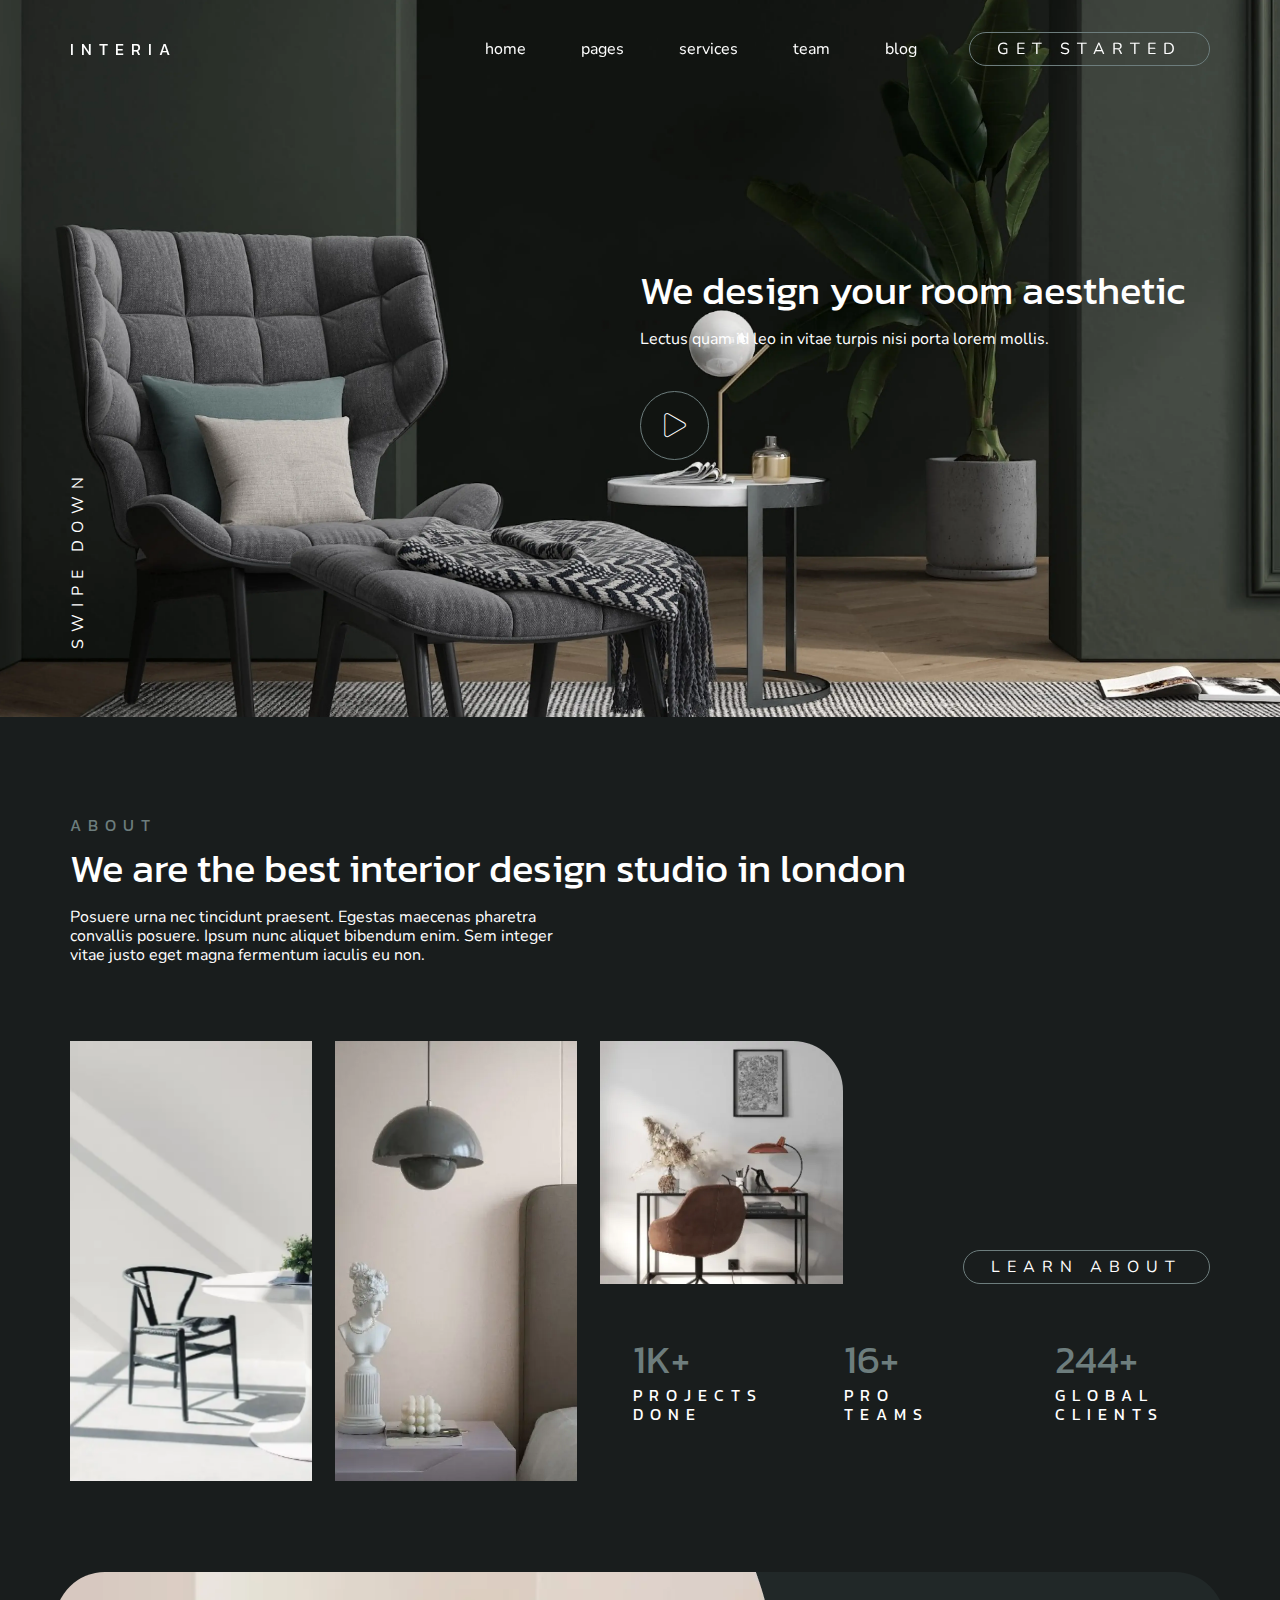
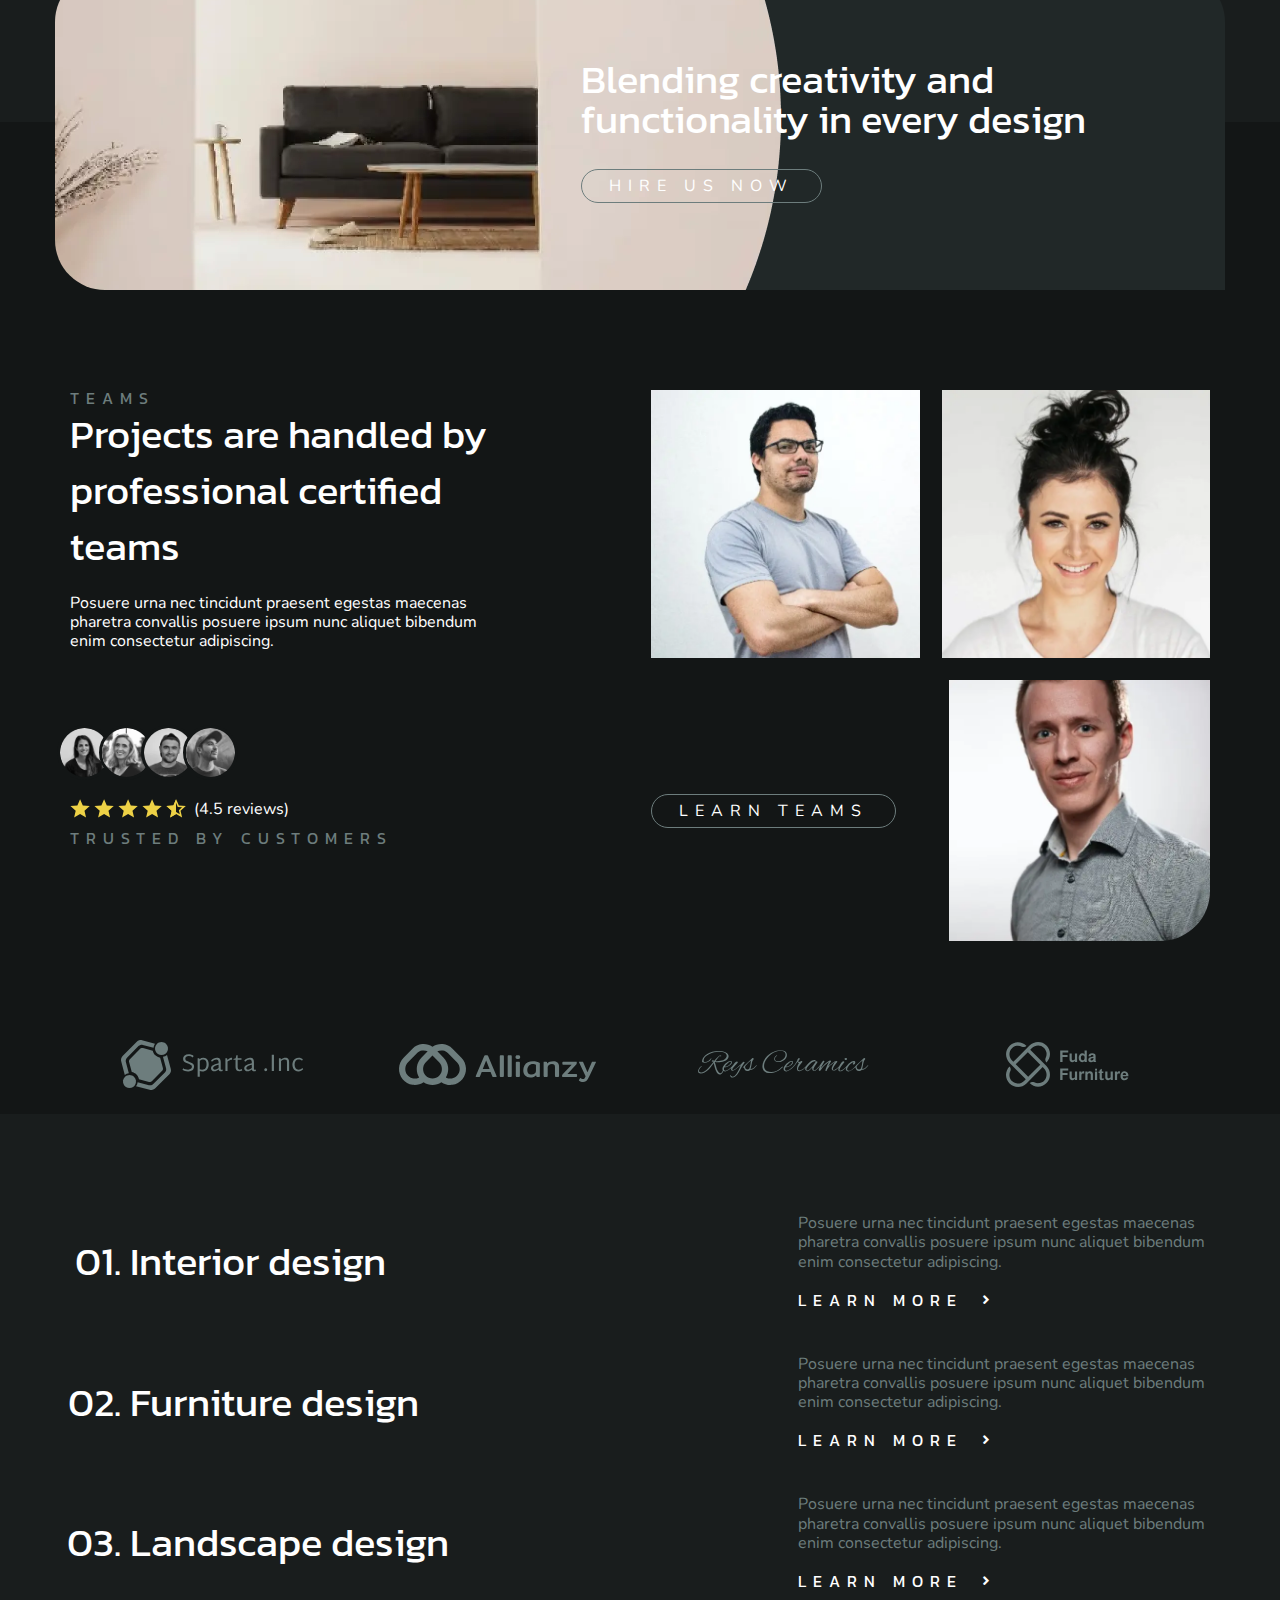
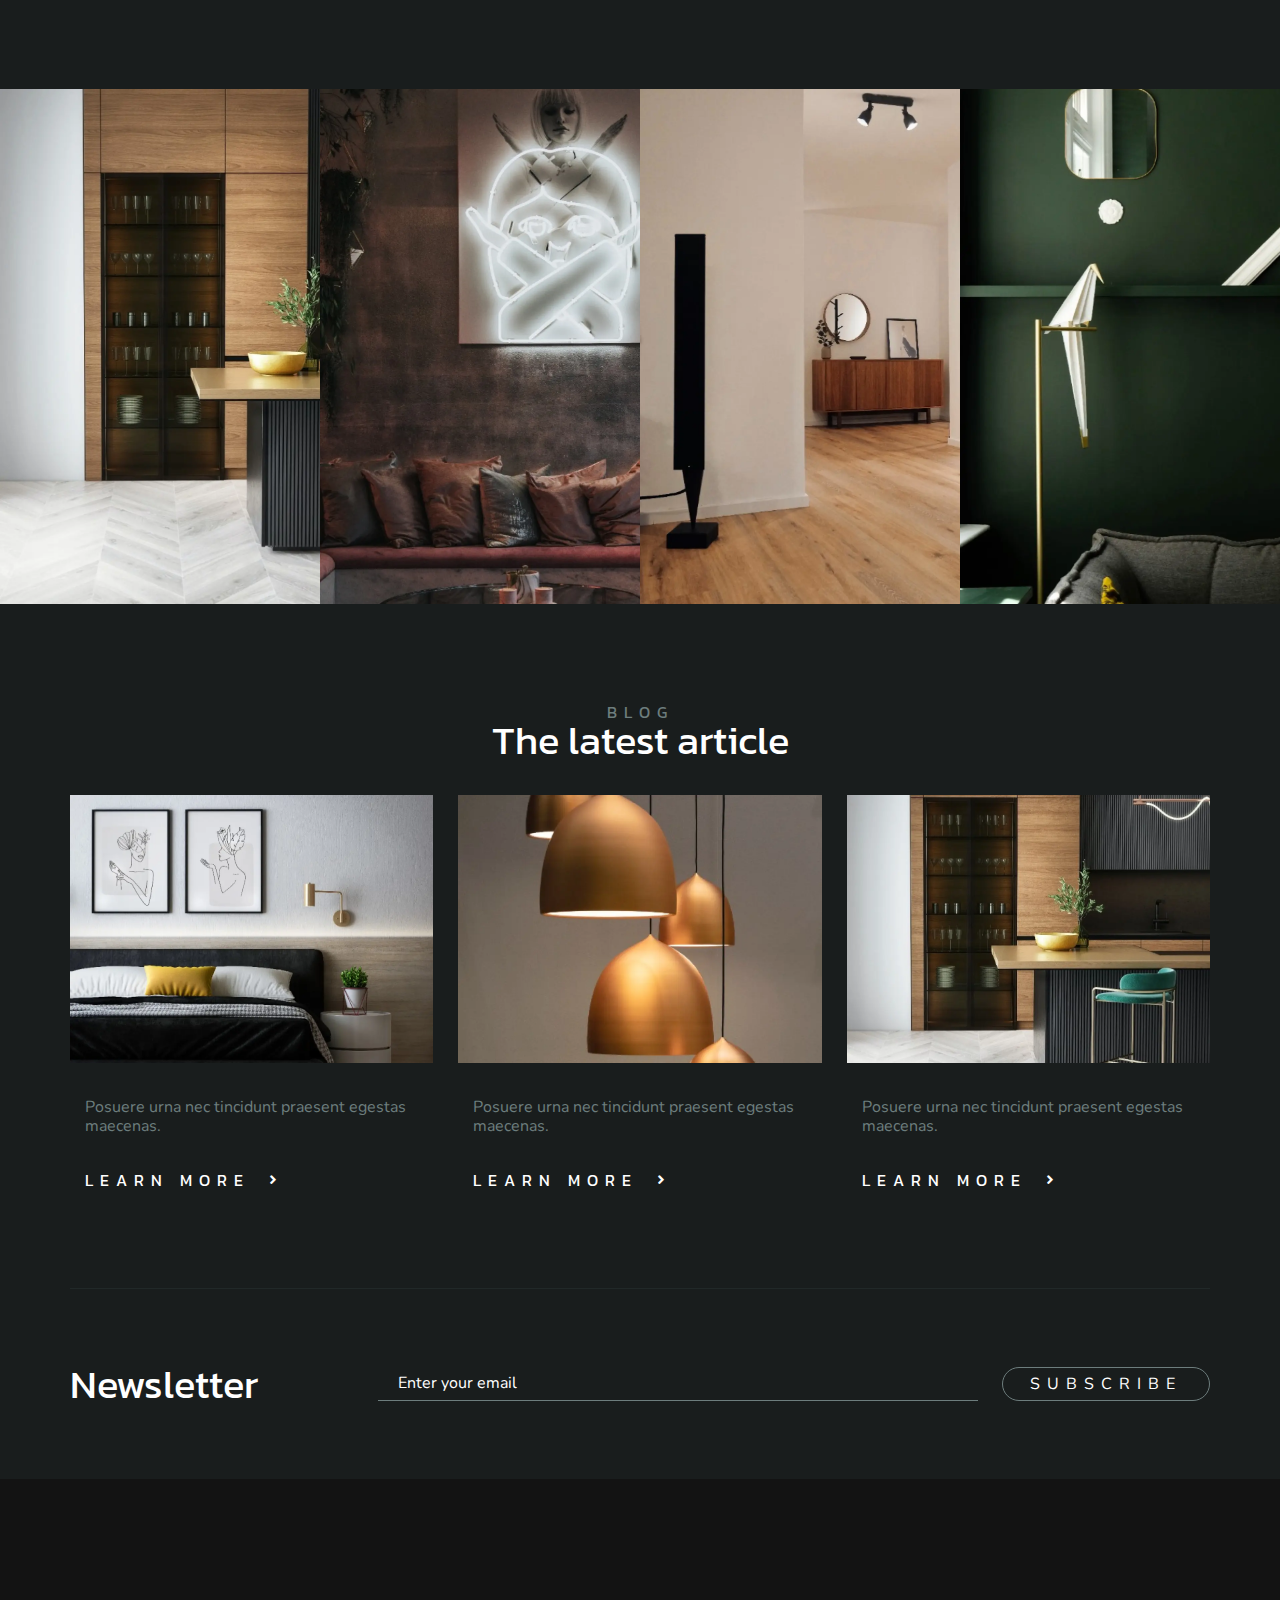
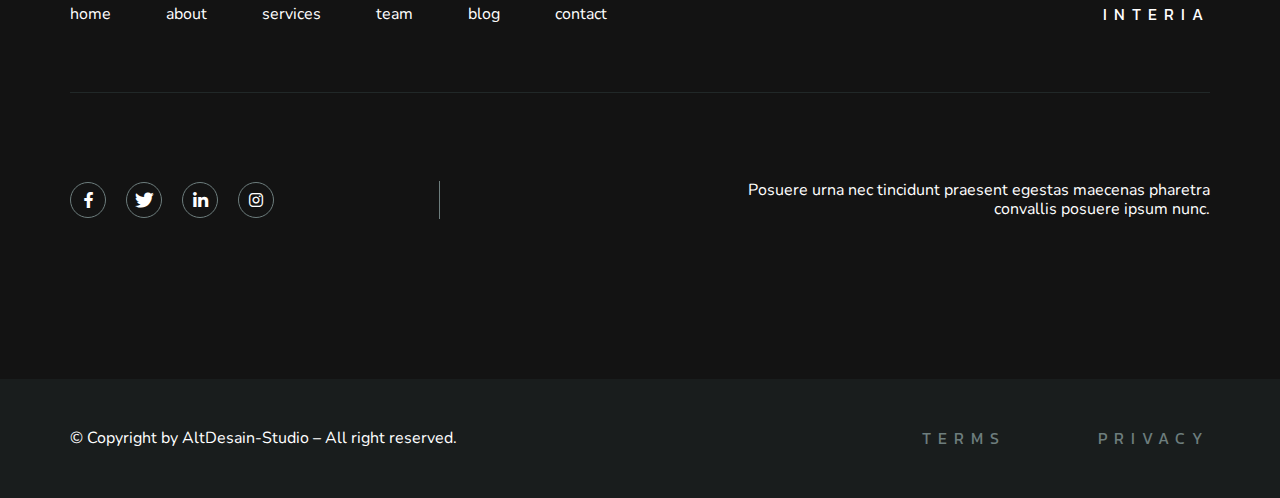
==== commit c625407c: "Add files via upload" ====
--- a/home.html
+++ b/home.html
@@ -6,7 +6,7 @@
 	<meta charset="UTF-8">
 	<meta name="format-detection" content="telephone=no">
 	<!-- <style>body{opacity: 0;}</style> -->
-	<link rel="stylesheet" href="css/style.min.css?_v=20240327200306">
+	<link rel="stylesheet" href="css/style.min.css?_v=20240329203010">
 	<link rel="shortcut icon" href="favicon.ico">
 	<!-- <meta name="robots" content="noindex, nofollow"> -->
 	<meta name="viewport" content="width=device-width, initial-scale=1.0">
@@ -139,16 +139,16 @@
 									<picture><source srcset="img/teaem/avatar_3.webp" type="image/webp"><img src="img/teaem/avatar_3.png" alt="avatar_3"></picture>
 									<picture><source srcset="img/teaem/avatar_4.webp" type="image/webp"><img src="img/teaem/avatar_4.png" alt="avatar_4"></picture>
 								</div>
-								<div data-rating="set" class="rating rating_set">
+								<div data-rating data-rating-value="4.5" data-rating-title class="rating rating_set">
 									<div class="rating__body">
-										<div class="rating__active"></div>
-										<div class="rating__items">
+										<!-- <div class="rating__active"></div> -->
+										<!-- <div class="rating__items">
 											<input type="radio" class="rating__item" value="1" name="rating">
 											<input type="radio" class="rating__item" value="2" name="rating">
 											<input type="radio" class="rating__item" value="3" name="rating">
 											<input type="radio" class="rating__item" value="4" name="rating">
 											<input type="radio" class="rating__item" value="5" name="rating">
-										</div>
+										</div> -->
 									</div>
 									<div class="rating__value">(4.5 reviews)</div>
 								</div>
@@ -386,7 +386,7 @@
 			</div>
 		</footer>
 	</div>
-	<script src="js/app.min.js?_v=20240327200306"></script>
+	<script src="js/app.min.js?_v=20240329203010"></script>
 </body>
 
 </html>--- a/css/style.min.css
+++ b/css/style.min.css
@@ -1 +1 @@
-@import url(https://fonts.googleapis.com/css?family=Kanit:regular&display=swap);@import url(https://fonts.googleapis.com/css?family=Nunito:regular&display=swap);@font-face{font-family:icons;font-display:swap;src:url(../fonts/icons.woff2) format("woff2"),url(../fonts/icons.woff) format("woff");font-weight:400;font-style:normal}[class*=_icon-]:before{font-family:icons;font-style:normal;font-weight:400;font-variant:normal;text-transform:none;line-height:1;-webkit-font-smoothing:antialiased;-moz-osx-font-smoothing:grayscale}[class*=_icon-]:before{display:block}._icon-s-instagram:before{content:"\e900"}._icon-s-linkedin:before{content:"\e901"}._icon-s-twitter:before{content:"\e902"}._icon-s-facebook:before{content:"\e903"}._icon-a-right:before{content:"\e904"}._icon-star-past:before{content:"\e905"}._icon-star:before{content:"\e906"}._icon-play:before{content:"\e907"}*{padding:0;margin:0;border:0}*,*::after,*::before{box-sizing:border-box}*::after,*::before{display:inline-block}body,html{height:100%;min-width:320px}body{color:#fff;line-height:1;font-family:Nunito;font-size:1rem;-ms-text-size-adjust:100%;-moz-text-size-adjust:100%;-webkit-text-size-adjust:100%;-webkit-font-smoothing:antialiased;-moz-osx-font-smoothing:grayscale}button,input,textarea{font-family:Nunito;font-size:inherit;line-height:inherit;color:inherit;background-color:transparent}input,textarea{width:100%}button,option,select{cursor:pointer}a{display:inline-block;color:inherit;text-decoration:none}ul li{list-style:none}img{vertical-align:top}h1,h2,h3,h4,h5,h6{font-weight:inherit;font-size:inherit}.lock body{overflow:hidden;touch-action:none;-ms-scroll-chaining:none;overscroll-behavior:none}.wrapper{min-height:100%;display:flex;flex-direction:column;overflow:hidden}@supports (overflow:clip){.wrapper{overflow:clip}}.wrapper > main{flex:1 1 auto}.wrapper > *{min-width:0}[class*=__container]{max-width:73.125rem;margin:0 auto;padding:0 .9375rem}input[type=email],input[type=tel],input[type=text],textarea{-webkit-appearance:none;appearance:none}.input{border-radius:0!important;width:100%;display:block;padding:0 20px;border-bottom:1px solid #6d7d7d;caret-color:inherit}.input::-webkit-input-placeholder{color:#fff}.input:-ms-input-placeholder{color:#fff}.input::-ms-input-placeholder{color:#fff}.input::placeholder{color:#fff}.input[placeholder]:not([data-placeholder-nohiden])::-webkit-input-placeholder{-webkit-transition:opacity .3s;transition:opacity .3s}.input[placeholder]:not([data-placeholder-nohiden]):-ms-input-placeholder{-ms-transition:opacity .3s;transition:opacity .3s}.input[placeholder]:not([data-placeholder-nohiden])::-ms-input-placeholder{-ms-transition:opacity .3s;transition:opacity .3s}.input[placeholder]:not([data-placeholder-nohiden])::placeholder{transition:opacity .3s}.input[placeholder]:not([data-placeholder-nohiden]):focus::-webkit-input-placeholder{opacity:0}.input[placeholder]:not([data-placeholder-nohiden]):focus:-ms-input-placeholder{opacity:0}.input[placeholder]:not([data-placeholder-nohiden]):focus::-ms-input-placeholder{opacity:0}.input[placeholder]:not([data-placeholder-nohiden]):focus::placeholder{opacity:0}textarea.input{resize:none;padding:0 0}.rating{display:inline-block}.rating__items{display:inline-flex;align-items:flex-start;gap:.25rem}.rating__item{flex:0 0 1.25rem;width:1.25rem;height:1.25rem;position:relative;background:url([data-uri]) 0 0/1.25rem no-repeat;transition:all .3s}.rating__item--active{background:url([data-uri]) 0 0/1.25rem no-repeat}.rating__item span{position:absolute;top:0;left:0;width:0%;height:1.25rem;background:url([data-uri]) 0 0/1.25rem no-repeat}.rating__item:not(:last-child)::after{content:"";position:absolute;right:0;top:0;height:100%;width:.25rem;-webkit-transform:translateX(100%);transform:translateX(100%)}[data-rating=set] .rating__item:not(:last-child)::after{cursor:pointer}.rating__input{width:100%;height:100%;opacity:0;display:block}[data-rating=set] .rating__input{cursor:pointer}.menu{flex-grow:1}.menu__list{display:flex;align-items:center;flex-wrap:wrap;row-gap:.9375rem;justify-content:flex-end}.menu__link{text-decoration:underline;text-decoration-color:transparent;transition:all .3s ease-in-out}.icon-menu{display:none}.ibg{width:100%;height:100%;-o-object-fit:cover;object-fit:cover}.ibg--top{-o-object-position:top;object-position:top}.ibg--bottom{-o-object-position:bottom;object-position:bottom}.ibg--left{-o-object-position:left;object-position:left}.ibg--right{-o-object-position:right;object-position:right}.ibg--contain{-o-object-fit:contain;object-fit:contain}.label{font-family:Kanit,sans-serif;color:#6d7d7d;letter-spacing:.4375rem;text-transform:uppercase}.label--margin:not(:last-child){margin-bottom:.9375rem}.title{font-family:Kanit,sans-serif;font-size:2.5rem}.title--margin:not(:last-child){margin-bottom:1.25rem}.text{line-height:1.2}.text--margin:not(:last-child){margin-bottom:1.25rem}.text p:not(:last-child){margin-bottom:.625rem}.button{padding:.5rem 1.6875rem;letter-spacing:.4375rem;text-align:center;border:.0625rem solid #6d7d7d;border-radius:6.25rem;text-transform:uppercase;background-color:transparent;transition:all .3s ease-in-out}.button--w-269{max-width:16.8125rem}.button--margin:not(:last-child){margin-bottom:1.5625rem}.header{position:fixed;top:0;left:0;width:100%;z-index:50;padding-bottom:1.25rem}.header._header-scroll{transition:all .3s ease-in-out;background-color:rgba(0,0,0,.8)}.header__container{padding-top:2rem;display:flex;align-items:center}.header__container > .button{flex-shrink:0}.logo{flex-shrink:0;font-family:Kanit,sans-serif;letter-spacing:.4375rem;position:relative;z-index:2}.footer{background-color:#131313}.menu-footer{display:flex;-webkit-column-gap:1.25rem;-moz-column-gap:1.25rem;column-gap:1.25rem;border-bottom:.0625rem solid #212828}.menu-footer__list{flex-grow:1;display:flex;align-items:center;flex-wrap:wrap;row-gap:.9375rem}.menu-footer__link{text-decoration:underline;text-decoration-color:transparent;transition:all .3s ease-in-out}.menu-footer__label{color:#fff}.body-footer{display:flex;justify-content:space-between;-webkit-column-gap:1.25rem;-moz-column-gap:1.25rem;column-gap:1.25rem}.body-footer__social{display:flex;align-items:center;gap:1.25rem}.body-footer__link-social{width:2.25rem;height:2.25rem;border-radius:50%;border:.0625rem solid #6d7d7d;display:flex;justify-content:center;align-items:center;transition:all .3s ease-in-out}.bottom-footer{background-color:#191d1d}.bottom-footer__container{display:flex;align-items:center;justify-content:space-between;-webkit-column-gap:1.25rem;-moz-column-gap:1.25rem;column-gap:1.25rem}.bottom-footer__copy{line-height:1.2}.bottom-footer__list{display:flex;align-items:center;flex-wrap:wrap;row-gap:.625rem}.bottom-footer__link{transition:all .3s ease-in-out}.about{background-color:#191d1d}.about__inner{display:flex;-webkit-column-gap:1.4375rem;-moz-column-gap:1.4375rem;column-gap:1.4375rem}.body-about__gallery{display:flex;gap:1.4375rem}.body-about__image{width:100%}.body-about__image img{width:100%;aspect-ratio:243/442;-o-object-fit:cover;object-fit:cover}.block-about__more-info{display:flex;gap:1.4375rem}.block-about__more-info:not(:last-child){margin-bottom:3.3125rem}.block-about__image{width:100%}.block-about__image img{aspect-ratio:1/1;-o-object-fit:cover;object-fit:cover;width:100%;border-radius:0 var(--border-tr) 0 0}.block-about__button{flex-shrink:0}.counters{display:flex;justify-content:space-around;-webkit-column-gap:1.4375rem;-moz-column-gap:1.4375rem;column-gap:1.4375rem}.counters__item{flex:1 1 7.6875rem;max-width:7.6875rem;display:flex;flex-direction:column;row-gap:.3125rem}.counters__num{font-family:Kanit,sans-serif;font-size:2.5rem;color:#6d7d7d;line-height:1.1;position:relative}.counters__num::after{content:"+"}.counters__num--one::after{content:"K+"}.counters__label{font-family:Kanit,sans-serif;letter-spacing:.4375rem;line-height:1.2}.info-ben{position:relative;z-index:2}.no-webp .info-ben__container{background:#212828 url(../img/blending.png) center left no-repeat}.info-ben__container{border-radius:var(--border-tl) var(--border-tr) 0 var(--border-bl);overflow:hidden;display:flex;align-items:center;justify-content:flex-end;min-height:19.875rem}.info-ben__container > .head-content{position:relative;z-index:2}.info-ben__container > .head-content .title--margin:not(:last-child){margin-bottom:1.875rem}.teams{margin-top:-10.5rem;padding-top:16.75rem;background-color:#131616}.teams__inner{display:flex;-webkit-column-gap:1.375rem;-moz-column-gap:1.375rem;column-gap:1.375rem}.teams__title{line-height:1.4}.teams__gallery{display:flex;flex-direction:column;gap:1.375rem}.teams__images{display:flex;gap:1.375rem}.teams__image img{aspect-ratio:1/1;-o-object-fit:cover;object-fit:cover;width:100%}.teams__image--br img{border-radius:0 0 var(--border-br) 0}.teams__more-images{display:flex;align-items:center;row-gap:1.875rem}.teams__button{flex-shrink:0}.teams__logo{display:flex;align-items:center;justify-content:space-around;flex-wrap:wrap;row-gap:1.375rem}.reviews__icon{display:flex}.reviews__icon img{aspect-ratio:1/1;-o-object-fit:cover;object-fit:cover;border:.1875rem solid #131616;border-radius:50%;flex:0 1 3.4375rem;max-width:3.4375rem}.reviews__icon img:not(:first-child){margin-left:-.8125rem}.reviews__description{font-family:Kanit,sans-serif;color:#6d7d7d;letter-spacing:.4375rem}.rating__items input{display:none}.summary{background-color:#191d1d}.summary__item{margin-left:3.75rem;list-style:decimal-leading-zero}.summary__item:not(:last-child){margin-bottom:2.9375rem}.summary__inner-item{display:flex;-webkit-column-gap:1.875rem;-moz-column-gap:1.875rem;column-gap:1.875rem}.summary__text{font-family:Nunito;font-size:1rem;letter-spacing:1.2;color:#6d7d7d}.summary__link{font-size:1rem;letter-spacing:.4375rem;display:flex;flex-direction:row-reverse;justify-content:flex-end;align-items:center;-webkit-column-gap:1.25rem;-moz-column-gap:1.25rem;column-gap:1.25rem}.summary__link::before{font-size:.625rem;transition:all .3s ease-in-out}.slider-page{background-color:#191d1d}.slider-page__slide img{aspect-ratio:480/515;-o-object-fit:cover;object-fit:cover;max-width:30rem}.blog{background-color:#191d1d}.blog__container > .head-content{text-align:center}.blog__container > .head-content:not(:last-child){margin-bottom:2.1875rem}.item-blog{display:flex;-webkit-column-gap:1.5625rem;-moz-column-gap:1.5625rem;column-gap:1.5625rem;border-bottom:.0625rem solid #212828}.item-blog__item{flex:1 1 33.333%}.item-blog__image:not(:last-child){margin-bottom:2.1875rem}.item-blog__image img{aspect-ratio:363/268;-o-object-fit:cover;object-fit:cover;width:100%}.item-blog__body{margin-left:.9375rem}.item-blog__text{color:#6d7d7d}.item-blog__text:not(:last-child){margin-bottom:2.1875rem}.item-blog__link{font-family:Kanit,sans-serif;letter-spacing:.4375rem;display:flex;flex-direction:row-reverse;align-items:center;-webkit-column-gap:1.25rem;-moz-column-gap:1.25rem;column-gap:1.25rem;justify-content:flex-end}.item-blog__link:not(:last-child){margin-bottom:2.1875rem}.item-blog__link::before{font-size:.625rem}.form-blog{display:flex}.form-blog__body{flex-grow:1;display:flex;gap:1.5rem}.form-blog__input{flex-grow:1}.no-webp .hero{background:url(../img/hero-bg.jpg) center center/cover no-repeat}.hero{padding-bottom:4.25rem;min-height:43.0625rem}.hero__container{display:flex;justify-content:space-between;-webkit-column-gap:1.25rem;-moz-column-gap:1.25rem;column-gap:1.25rem}.hero__container > .head-content .text--margin:not(:last-child){margin-bottom:2.625rem}.hero__container > .head-content .head-content__play{width:4.3125rem;height:4.3125rem;border-radius:50%;display:flex;justify-content:center;align-items:center;border:.0625rem solid #6d7d7d;transition:all .3s ease-in-out}.hero__container > .head-content .head-content__play::before{font-size:1.5625rem;transition:all .3s ease-in-out}.hero__swipe-down{display:inline-block;letter-spacing:.4375rem;-webkit-transform:rotate(-180deg);transform:rotate(-180deg);-webkit-writing-mode:vertical-rl;-ms-writing-mode:tb-rl;writing-mode:vertical-rl}.swiper{overflow:hidden}.swiper-initialized{touch-action:pan-y}.swiper-wrapper{width:100%;height:100%;box-sizing:content-box;display:flex;position:relative}.swiper-vertical .swiper-wrapper{flex-direction:column}.swiper-autoheight .swiper-wrapper{align-items:flex-start}.swiper-initialized .swiper-slide{flex-shrink:0}.swiper-android .swiper-slide,.swiper-android .swiper-wrapper{-webkit-transform:translate3d(0,0,0);transform:translate3d(0,0,0)}.swiper-button-lock{display:none!important}@media (min-width:23.4375em){.info-ben__container{background-size:contain}}@media (min-width:29.99875em){.block-about__button{align-self:flex-end}.info-ben__container > .head-content{max-width:32.5rem}}@media (min-width:47.99875em){.menu-footer{align-items:center}.body-footer__social{padding-right:10.3125rem;border-right:.0625rem solid #6d7d7d}.body-footer__text{max-width:29.9375rem;text-align:right}.about__container > .head-content .text{max-width:32.0625rem}.block-about__image img{border-radius:0 3.125rem 0 0}.teams__content{flex:1 1 50%}.teams__text{max-width:27.5rem}.teams__gallery{flex:1 1 50%}.teams__image{max-width:17.125rem}.hero__container > .head-content{flex-basis:35.625rem}}@media (min-width:47.99875em) and (min-width:73.125em){.body-footer__social{padding-right:10.3125rem}}@media (min-width:47.9375em){.block-about__image img{--border-tr:3.125rem}.teams__image--br img{--border-br:3.125rem}}@media (min-width:61.99875em){.body-about{flex:0 1 31.6875rem;max-width:31.6875rem}.block-about{flex:1 1 38.125rem;max-width:38.125rem}.block-about__image img{max-width:15.1875rem}.info-ben{margin-top:calc(var(--mt)/ 2)}.summary__inner-item{align-items:center}.summary__title{flex-grow:1}.summary__body{flex:0 1 25.75rem}.form-blog{align-items:center}}@media (min-width:61.99875em) and (min-width:73.125em){.info-ben{--mt:-19.875rem}}@media (min-width:61.9375em){.info-ben__container{--border-tl:3.125rem}.info-ben__container{--border-tr:3.125rem}.info-ben__container{--border-bl:3.125rem}}@media (min-width:73.125em){.menu__list{-webkit-column-gap:3.4375rem;-moz-column-gap:3.4375rem;column-gap:3.4375rem}.header__container{-webkit-column-gap:3.25rem;-moz-column-gap:3.25rem;column-gap:3.25rem}.footer{padding-top:7.9375rem}.menu-footer{padding-bottom:4.375rem}.menu-footer:not(:last-child){margin-bottom:5.5rem}.menu-footer__list{-webkit-column-gap:3.4375rem;-moz-column-gap:3.4375rem;column-gap:3.4375rem}.body-footer{padding-bottom:10rem}.bottom-footer__container{padding-top:3.125rem}.bottom-footer__container{padding-bottom:3.125rem}.bottom-footer__list{-webkit-column-gap:5.75rem;-moz-column-gap:5.75rem;column-gap:5.75rem}.page__about{padding-top:6.25rem}.page__about{padding-bottom:15.625rem}.page__summary{padding-top:6.25rem}.page__summary{padding-bottom:6.25rem}.page__blog{padding-top:6.25rem}.page__blog{padding-bottom:4.6875rem}.about__container > .head-content{margin-bottom:4.6875rem}.info-ben__container{-webkit-column-gap:9.1875rem;-moz-column-gap:9.1875rem;column-gap:9.1875rem}.info-ben__container > .head-content{margin-right:6.8125rem}.teams__inner:not(:last-child){margin-bottom:4.6875rem}.teams__more-images{-webkit-column-gap:3.3125rem;-moz-column-gap:3.3125rem;column-gap:3.3125rem}.summary__title{font-size:2.5rem}.item-blog{padding-bottom:6.25rem}.item-blog:not(:last-child){margin-bottom:4.6875rem}.form-blog{-webkit-column-gap:7.5rem;-moz-column-gap:7.5rem;column-gap:7.5rem}.hero{padding-top:16.875rem}.hero__swipe-down{padding-bottom:12.5rem}}@media (min-width:62em){.teams{padding-top:16.75rem}}@media (max-width:62em){.form-blog{-webkit-column-gap:1.25rem;-moz-column-gap:1.25rem;column-gap:1.25rem}}@media (max-width:48em){.hero{padding-top:7.5rem}.hero__swipe-down{padding-bottom:.0000000625rem}}@media (max-width:30em){.block-about__image img{--border-tr:0.0000000625rem}.teams{padding-top:13.75rem}.teams__inner:not(:last-child){margin-bottom:1.875rem}.teams__image--br img{--border-br:0.0000000625rem}}@media (max-width:20em){.footer{padding-top:1.25rem}.menu-footer{padding-bottom:1.5625rem}.menu-footer:not(:last-child){margin-bottom:2.1875rem}.body-footer{padding-bottom:2.5rem}.bottom-footer__container{padding-top:1.25rem}.bottom-footer__container{padding-bottom:1.25rem}.page__about{padding-top:2.5rem}.page__about{padding-bottom:2.5rem}.page__summary{padding-top:2.5rem}.page__summary{padding-bottom:2.5rem}.page__blog{padding-top:2.5rem}.page__blog{padding-bottom:2.5rem}.about__container > .head-content{margin-bottom:2.5rem}.info-ben__container{-webkit-column-gap:1.25rem;-moz-column-gap:1.25rem;column-gap:1.25rem}.summary__title{font-size:1.75rem}.item-blog{padding-bottom:2.5rem}.item-blog:not(:last-child){margin-bottom:1.5625rem}}@media (max-width:61.99875em){.about__inner{flex-direction:column;row-gap:1.4375rem}.teams__more-images{flex-direction:column-reverse}.summary__inner-item{flex-direction:column;row-gap:1.875rem}.form-blog{flex-direction:column;row-gap:1.875rem}}@media (max-width:61.9375em){.teams__more-images{-webkit-column-gap:1.375rem;-moz-column-gap:1.375rem;column-gap:1.375rem}}@media (max-width:47.99875em){.menu__body{position:fixed;width:100%;height:100%;left:-100%;top:0;overflow:auto;padding:6.25rem .9375rem .9375rem 1.875rem;transition:left .3s;background-color:rgba(0,0,0,.8)}.menu__body::before{content:"";position:fixed;width:100%;height:4.375rem;left:-100%;top:0;transition:left .3s;z-index:2}.menu-open .menu__body{left:0}.menu-open .menu__body::before{left:0}.menu__list{flex-direction:column;row-gap:1.75rem;align-items:flex-end}.menu__link{font-size:2rem;text-transform:uppercase}.icon-menu{display:block;position:relative;width:1.875rem;height:1.125rem;z-index:5}.icon-menu span,.icon-menu::after,.icon-menu::before{content:"";transition:all .3s ease 0s;right:0;position:absolute;width:100%;height:.125rem;background-color:#fff}.icon-menu::before{top:0}.icon-menu::after{bottom:0}.icon-menu span{top:calc(50% - .0625rem)}.menu-open .icon-menu span{width:0}.menu-open .icon-menu::before{top:calc(50% - .0625rem);-webkit-transform:rotate(-45deg);transform:rotate(-45deg)}.menu-open .icon-menu::after{bottom:calc(50% - .0625rem);-webkit-transform:rotate(45deg);transform:rotate(45deg)}.menu-footer{flex-direction:column-reverse;row-gap:1.25rem}.body-footer{flex-direction:column;row-gap:1.875rem}.bottom-footer__container{flex-direction:column-reverse;row-gap:1.875rem}.counters{justify-content:space-between;flex-wrap:wrap;row-gap:1.4375rem}.info-ben__container{position:relative}.info-ben__container::before{content:"";position:absolute;top:0;left:0;width:100%;height:100%;background-color:rgba(0,0,0,.3)}.teams__inner{flex-direction:column;row-gap:1.875rem}.summary__item{margin-left:4.6875rem}.item-blog{flex-wrap:wrap;row-gap:2.5rem}.item-blog__item{flex:1 1 50%}.item-blog__image:not(:last-child){margin-bottom:1.25rem}.item-blog__text:not(:last-child){margin-bottom:1.25rem}.item-blog__link:not(:last-child){margin-bottom:1.25rem}.hero__container{flex-direction:column-reverse;row-gap:3.125rem}}@media (max-width:47.9375em){.menu__list{-webkit-column-gap:1.25rem;-moz-column-gap:1.25rem;column-gap:1.25rem}.header__container{-webkit-column-gap:1.5625rem;-moz-column-gap:1.5625rem;column-gap:1.5625rem}.menu-footer__list{-webkit-column-gap:1.25rem;-moz-column-gap:1.25rem;column-gap:1.25rem}.bottom-footer__list{-webkit-column-gap:1.875rem;-moz-column-gap:1.875rem;column-gap:1.875rem}.info-ben__container{--border-tl:0.0000000625rem}.info-ben__container{--border-tr:0.0000000625rem}.info-ben__container{--border-bl:0.0000000625rem}.info-ben__container > .head-content{margin-right:.0000000625rem}}@media (any-hover:hover) and (max-width:47.99875em){.menu__link:hover{-webkit-transform:translateX(-.3125rem);transform:translateX(-.3125rem)}.button:hover{background-color:rgba(255,255,255,.2)}.menu-footer__link:hover{-webkit-transform:translateX(-.3125rem);transform:translateX(-.3125rem)}}@media (max-width:47.99875em) and (any-hover:none){.icon-menu{cursor:default}}@media (max-width:29.99875em){.menu__body{display:flex;flex-direction:column;align-items:flex-end}.menu__list:not(:last-child){margin-bottom:2.5rem}.footer{text-align:center}.menu-footer__list{justify-content:center}.body-footer__social{justify-content:center}.bottom-footer__copy{text-align:center}.body-about__gallery{flex-direction:column}.block-about__more-info{flex-direction:column}.block-about__button{max-width:100%}.teams__images{flex-direction:column}.teams__button{align-self:stretch;max-width:100%}.form-blog__body{flex-direction:column}}@media (max-width:23.43625em){.info-ben__container > .head-content{text-align:center}}@media (min-width:47.9375em) and (max-width:73.125em){@supports ((-moz-column-gap:clamp(1.25rem ,-2.9133064516rem + 8.6848635236vw ,3.4375rem)) or (column-gap:clamp(1.25rem ,-2.9133064516rem + 8.6848635236vw ,3.4375rem))){.menu__list{-webkit-column-gap:clamp(1.25rem ,-2.9133064516rem + 8.6848635236vw ,3.4375rem);-moz-column-gap:clamp(1.25rem ,-2.9133064516rem + 8.6848635236vw ,3.4375rem);column-gap:clamp(1.25rem ,-2.9133064516rem + 8.6848635236vw ,3.4375rem)}}@supports not ((-moz-column-gap:clamp(1.25rem ,-2.9133064516rem + 8.6848635236vw ,3.4375rem)) or (column-gap:clamp(1.25rem ,-2.9133064516rem + 8.6848635236vw ,3.4375rem))){.menu__list{-webkit-column-gap:calc(1.25rem + 2.1875 * (100vw - 47.9375rem)/ 25.1875);-moz-column-gap:calc(1.25rem + 2.1875 * (100vw - 47.9375rem)/ 25.1875);column-gap:calc(1.25rem + 2.1875 * (100vw - 47.9375rem)/ 25.1875)}}@supports ((-moz-column-gap:clamp(1.5625rem ,-1.6491935484rem + 6.699751861vw ,3.25rem)) or (column-gap:clamp(1.5625rem ,-1.6491935484rem + 6.699751861vw ,3.25rem))){.header__container{-webkit-column-gap:clamp(1.5625rem ,-1.6491935484rem + 6.699751861vw ,3.25rem);-moz-column-gap:clamp(1.5625rem ,-1.6491935484rem + 6.699751861vw ,3.25rem);column-gap:clamp(1.5625rem ,-1.6491935484rem + 6.699751861vw ,3.25rem)}}@supports not ((-moz-column-gap:clamp(1.5625rem ,-1.6491935484rem + 6.699751861vw ,3.25rem)) or (column-gap:clamp(1.5625rem ,-1.6491935484rem + 6.699751861vw ,3.25rem))){.header__container{-webkit-column-gap:calc(1.5625rem + 1.6875 * (100vw - 47.9375rem)/ 25.1875);-moz-column-gap:calc(1.5625rem + 1.6875 * (100vw - 47.9375rem)/ 25.1875);column-gap:calc(1.5625rem + 1.6875 * (100vw - 47.9375rem)/ 25.1875)}}@supports ((-moz-column-gap:clamp(1.25rem ,-2.9133064516rem + 8.6848635236vw ,3.4375rem)) or (column-gap:clamp(1.25rem ,-2.9133064516rem + 8.6848635236vw ,3.4375rem))){.menu-footer__list{-webkit-column-gap:clamp(1.25rem ,-2.9133064516rem + 8.6848635236vw ,3.4375rem);-moz-column-gap:clamp(1.25rem ,-2.9133064516rem + 8.6848635236vw ,3.4375rem);column-gap:clamp(1.25rem ,-2.9133064516rem + 8.6848635236vw ,3.4375rem)}}@supports not ((-moz-column-gap:clamp(1.25rem ,-2.9133064516rem + 8.6848635236vw ,3.4375rem)) or (column-gap:clamp(1.25rem ,-2.9133064516rem + 8.6848635236vw ,3.4375rem))){.menu-footer__list{-webkit-column-gap:calc(1.25rem + 2.1875 * (100vw - 47.9375rem)/ 25.1875);-moz-column-gap:calc(1.25rem + 2.1875 * (100vw - 47.9375rem)/ 25.1875);column-gap:calc(1.25rem + 2.1875 * (100vw - 47.9375rem)/ 25.1875)}}@supports ((-moz-column-gap:clamp(1.875rem ,-5.5rem + 15.3846153846vw ,5.75rem)) or (column-gap:clamp(1.875rem ,-5.5rem + 15.3846153846vw ,5.75rem))){.bottom-footer__list{-webkit-column-gap:clamp(1.875rem ,-5.5rem + 15.3846153846vw ,5.75rem);-moz-column-gap:clamp(1.875rem ,-5.5rem + 15.3846153846vw ,5.75rem);column-gap:clamp(1.875rem ,-5.5rem + 15.3846153846vw ,5.75rem)}}@supports not ((-moz-column-gap:clamp(1.875rem ,-5.5rem + 15.3846153846vw ,5.75rem)) or (column-gap:clamp(1.875rem ,-5.5rem + 15.3846153846vw ,5.75rem))){.bottom-footer__list{-webkit-column-gap:calc(1.875rem + 3.875 * (100vw - 47.9375rem)/ 25.1875);-moz-column-gap:calc(1.875rem + 3.875 * (100vw - 47.9375rem)/ 25.1875);column-gap:calc(1.875rem + 3.875 * (100vw - 47.9375rem)/ 25.1875)}}@supports (margin-right:clamp(0.0000000625rem ,-12.965725625rem + 27.0471461538vw ,6.8125rem)){.info-ben__container > .head-content{margin-right:clamp(.0000000625rem ,-12.965725625rem + 27.0471461538vw ,6.8125rem)}}@supports not (margin-right:clamp(0.0000000625rem ,-12.965725625rem + 27.0471461538vw ,6.8125rem)){.info-ben__container > .head-content{margin-right:calc(.0000000625rem + 6.8124999375 * (100vw - 47.9375rem)/ 25.1875)}}}@media (min-width:20em) and (max-width:73.125em){@supports (padding-top:clamp(1.25rem ,-1.2676470588rem + 12.5882352941vw ,7.9375rem)){.footer{padding-top:clamp(1.25rem ,-1.2676470588rem + 12.5882352941vw ,7.9375rem)}}@supports not (padding-top:clamp(1.25rem ,-1.2676470588rem + 12.5882352941vw ,7.9375rem)){.footer{padding-top:calc(1.25rem + 6.6875 * (100vw - 20rem)/ 53.125)}}@supports (padding-bottom:clamp(1.5625rem ,0.5036764706rem + 5.2941176471vw ,4.375rem)){.menu-footer{padding-bottom:clamp(1.5625rem ,.5036764706rem + 5.2941176471vw ,4.375rem)}}@supports not (padding-bottom:clamp(1.5625rem ,0.5036764706rem + 5.2941176471vw ,4.375rem)){.menu-footer{padding-bottom:calc(1.5625rem + 2.8125 * (100vw - 20rem)/ 53.125)}}@supports (margin-bottom:clamp(2.1875rem ,0.9404411765rem + 6.2352941176vw ,5.5rem)){.menu-footer:not(:last-child){margin-bottom:clamp(2.1875rem ,.9404411765rem + 6.2352941176vw ,5.5rem)}}@supports not (margin-bottom:clamp(2.1875rem ,0.9404411765rem + 6.2352941176vw ,5.5rem)){.menu-footer:not(:last-child){margin-bottom:calc(2.1875rem + 3.3125 * (100vw - 20rem)/ 53.125)}}@supports (padding-bottom:clamp(2.5rem ,-0.3235294118rem + 14.1176470588vw ,10rem)){.body-footer{padding-bottom:clamp(2.5rem ,-.3235294118rem + 14.1176470588vw ,10rem)}}@supports not (padding-bottom:clamp(2.5rem ,-0.3235294118rem + 14.1176470588vw ,10rem)){.body-footer{padding-bottom:calc(2.5rem + 7.5 * (100vw - 20rem)/ 53.125)}}@supports (padding-top:clamp(1.25rem ,0.5441176471rem + 3.5294117647vw ,3.125rem)){.bottom-footer__container{padding-top:clamp(1.25rem ,.5441176471rem + 3.5294117647vw ,3.125rem)}}@supports not (padding-top:clamp(1.25rem ,0.5441176471rem + 3.5294117647vw ,3.125rem)){.bottom-footer__container{padding-top:calc(1.25rem + 1.875 * (100vw - 20rem)/ 53.125)}}@supports (padding-bottom:clamp(1.25rem ,0.5441176471rem + 3.5294117647vw ,3.125rem)){.bottom-footer__container{padding-bottom:clamp(1.25rem ,.5441176471rem + 3.5294117647vw ,3.125rem)}}@supports not (padding-bottom:clamp(1.25rem ,0.5441176471rem + 3.5294117647vw ,3.125rem)){.bottom-footer__container{padding-bottom:calc(1.25rem + 1.875 * (100vw - 20rem)/ 53.125)}}@supports (padding-top:clamp(2.5rem ,1.0882352941rem + 7.0588235294vw ,6.25rem)){.page__about{padding-top:clamp(2.5rem ,1.0882352941rem + 7.0588235294vw ,6.25rem)}}@supports not (padding-top:clamp(2.5rem ,1.0882352941rem + 7.0588235294vw ,6.25rem)){.page__about{padding-top:calc(2.5rem + 3.75 * (100vw - 20rem)/ 53.125)}}@supports (padding-bottom:clamp(2.5rem ,-2.4411764706rem + 24.7058823529vw ,15.625rem)){.page__about{padding-bottom:clamp(2.5rem ,-2.4411764706rem + 24.7058823529vw ,15.625rem)}}@supports not (padding-bottom:clamp(2.5rem ,-2.4411764706rem + 24.7058823529vw ,15.625rem)){.page__about{padding-bottom:calc(2.5rem + 13.125 * (100vw - 20rem)/ 53.125)}}@supports (padding-top:clamp(2.5rem ,1.0882352941rem + 7.0588235294vw ,6.25rem)){.page__summary{padding-top:clamp(2.5rem ,1.0882352941rem + 7.0588235294vw ,6.25rem)}}@supports not (padding-top:clamp(2.5rem ,1.0882352941rem + 7.0588235294vw ,6.25rem)){.page__summary{padding-top:calc(2.5rem + 3.75 * (100vw - 20rem)/ 53.125)}}@supports (padding-bottom:clamp(2.5rem ,1.0882352941rem + 7.0588235294vw ,6.25rem)){.page__summary{padding-bottom:clamp(2.5rem ,1.0882352941rem + 7.0588235294vw ,6.25rem)}}@supports not (padding-bottom:clamp(2.5rem ,1.0882352941rem + 7.0588235294vw ,6.25rem)){.page__summary{padding-bottom:calc(2.5rem + 3.75 * (100vw - 20rem)/ 53.125)}}@supports (padding-top:clamp(2.5rem ,1.0882352941rem + 7.0588235294vw ,6.25rem)){.page__blog{padding-top:clamp(2.5rem ,1.0882352941rem + 7.0588235294vw ,6.25rem)}}@supports not (padding-top:clamp(2.5rem ,1.0882352941rem + 7.0588235294vw ,6.25rem)){.page__blog{padding-top:calc(2.5rem + 3.75 * (100vw - 20rem)/ 53.125)}}@supports (padding-bottom:clamp(2.5rem ,1.6764705882rem + 4.1176470588vw ,4.6875rem)){.page__blog{padding-bottom:clamp(2.5rem ,1.6764705882rem + 4.1176470588vw ,4.6875rem)}}@supports not (padding-bottom:clamp(2.5rem ,1.6764705882rem + 4.1176470588vw ,4.6875rem)){.page__blog{padding-bottom:calc(2.5rem + 2.1875 * (100vw - 20rem)/ 53.125)}}@supports (margin-bottom:clamp(2.5rem ,1.6764705882rem + 4.1176470588vw ,4.6875rem)){.about__container > .head-content{margin-bottom:clamp(2.5rem ,1.6764705882rem + 4.1176470588vw ,4.6875rem)}}@supports not (margin-bottom:clamp(2.5rem ,1.6764705882rem + 4.1176470588vw ,4.6875rem)){.about__container > .head-content{margin-bottom:calc(2.5rem + 2.1875 * (100vw - 20rem)/ 53.125)}}@supports ((-moz-column-gap:clamp(1.25rem ,-1.7382352941rem + 14.9411764706vw ,9.1875rem)) or (column-gap:clamp(1.25rem ,-1.7382352941rem + 14.9411764706vw ,9.1875rem))){.info-ben__container{-webkit-column-gap:clamp(1.25rem ,-1.7382352941rem + 14.9411764706vw ,9.1875rem);-moz-column-gap:clamp(1.25rem ,-1.7382352941rem + 14.9411764706vw ,9.1875rem);column-gap:clamp(1.25rem ,-1.7382352941rem + 14.9411764706vw ,9.1875rem)}}@supports not ((-moz-column-gap:clamp(1.25rem ,-1.7382352941rem + 14.9411764706vw ,9.1875rem)) or (column-gap:clamp(1.25rem ,-1.7382352941rem + 14.9411764706vw ,9.1875rem))){.info-ben__container{-webkit-column-gap:calc(1.25rem + 7.9375 * (100vw - 20rem)/ 53.125);-moz-column-gap:calc(1.25rem + 7.9375 * (100vw - 20rem)/ 53.125);column-gap:calc(1.25rem + 7.9375 * (100vw - 20rem)/ 53.125)}}@supports (font-size:clamp(1.75rem ,1.4676470588rem + 1.4117647059vw ,2.5rem)){.summary__title{font-size:clamp(1.75rem ,1.4676470588rem + 1.4117647059vw ,2.5rem)}}@supports not (font-size:clamp(1.75rem ,1.4676470588rem + 1.4117647059vw ,2.5rem)){.summary__title{font-size:calc(1.75rem + .75 * (100vw - 20rem)/ 53.125)}}@supports (padding-bottom:clamp(2.5rem ,1.0882352941rem + 7.0588235294vw ,6.25rem)){.item-blog{padding-bottom:clamp(2.5rem ,1.0882352941rem + 7.0588235294vw ,6.25rem)}}@supports not (padding-bottom:clamp(2.5rem ,1.0882352941rem + 7.0588235294vw ,6.25rem)){.item-blog{padding-bottom:calc(2.5rem + 3.75 * (100vw - 20rem)/ 53.125)}}@supports (margin-bottom:clamp(1.5625rem ,0.3860294118rem + 5.8823529412vw ,4.6875rem)){.item-blog:not(:last-child){margin-bottom:clamp(1.5625rem ,.3860294118rem + 5.8823529412vw ,4.6875rem)}}@supports not (margin-bottom:clamp(1.5625rem ,0.3860294118rem + 5.8823529412vw ,4.6875rem)){.item-blog:not(:last-child){margin-bottom:calc(1.5625rem + 3.125 * (100vw - 20rem)/ 53.125)}}}@media (min-width:47.99875em) and (min-width:47.9375em) and (max-width:73.125em){@supports (padding-right:clamp(0.9375rem ,-16.9052419355rem + 37.2208436725vw ,10.3125rem)){.body-footer__social{padding-right:clamp(.9375rem ,-16.9052419355rem + 37.2208436725vw ,10.3125rem)}}@supports not (padding-right:clamp(0.9375rem ,-16.9052419355rem + 37.2208436725vw ,10.3125rem)){.body-footer__social{padding-right:calc(.9375rem + 9.375 * (100vw - 47.9375rem)/ 25.1875)}}}@media (min-width:47.99875em) and (max-width:47.9375em){.body-footer__social{padding-right:.9375rem}}@media (min-width:30em) and (max-width:47.9375em){@supports (--border-tr:clamp(0.0000000625rem ,-5.2264806692rem + 17.421602439vw ,3.125rem)){.block-about__image img{--border-tr:clamp( 0.0000000625rem , -5.2264806692rem  +  17.421602439vw , 3.125rem )}}@supports not (--border-tr:clamp(0.0000000625rem ,-5.2264806692rem + 17.421602439vw ,3.125rem)){.block-about__image img{--border-tr:calc(0.0000000625rem + 3.1249999375 * (100vw - 30rem) / 17.9375)}}@supports (--border-br:clamp(0.0000000625rem ,-5.2264806692rem + 17.421602439vw ,3.125rem)){.teams__image--br img{--border-br:clamp( 0.0000000625rem , -5.2264806692rem  +  17.421602439vw , 3.125rem )}}@supports not (--border-br:clamp(0.0000000625rem ,-5.2264806692rem + 17.421602439vw ,3.125rem)){.teams__image--br img{--border-br:calc(0.0000000625rem + 3.1249999375 * (100vw - 30rem) / 17.9375)}}}@media (min-width:61.99875em) and (min-width:62em) and (max-width:73.125em){@supports (--mt:clamp(-19.875rem ,110.7640453546rem + -178.6516859551vw ,0.0000000625rem)){.info-ben{--mt:clamp( -19.875rem , 110.7640453546rem  +  -178.6516859551vw , 0.0000000625rem )}}@supports not (--mt:clamp(-19.875rem ,110.7640453546rem + -178.6516859551vw ,0.0000000625rem)){.info-ben{--mt:calc(0.0000000625rem + -19.8750000625 * (100vw - 62rem) / 11.125)}}}@media (min-width:61.99875em) and (max-width:62em){.info-ben{--mt:0.0000000625rem}}@media (min-width:47.9375em) and (max-width:61.9375em){@supports (--border-tl:clamp(0.0000000625rem ,-10.7003345449rem + 22.321428125vw ,3.125rem)){.info-ben__container{--border-tl:clamp( 0.0000000625rem , -10.7003345449rem  +  22.321428125vw , 3.125rem )}}@supports not (--border-tl:clamp(0.0000000625rem ,-10.7003345449rem + 22.321428125vw ,3.125rem)){.info-ben__container{--border-tl:calc(0.0000000625rem + 3.1249999375 * (100vw - 47.9375rem) / 14)}}@supports (--border-tr:clamp(0.0000000625rem ,-10.7003345449rem + 22.321428125vw ,3.125rem)){.info-ben__container{--border-tr:clamp( 0.0000000625rem , -10.7003345449rem  +  22.321428125vw , 3.125rem )}}@supports not (--border-tr:clamp(0.0000000625rem ,-10.7003345449rem + 22.321428125vw ,3.125rem)){.info-ben__container{--border-tr:calc(0.0000000625rem + 3.1249999375 * (100vw - 47.9375rem) / 14)}}@supports (--border-bl:clamp(0.0000000625rem ,-10.7003345449rem + 22.321428125vw ,3.125rem)){.info-ben__container{--border-bl:clamp( 0.0000000625rem , -10.7003345449rem  +  22.321428125vw , 3.125rem )}}@supports not (--border-bl:clamp(0.0000000625rem ,-10.7003345449rem + 22.321428125vw ,3.125rem)){.info-ben__container{--border-bl:calc(0.0000000625rem + 3.1249999375 * (100vw - 47.9375rem) / 14)}}}@media (min-width:30em) and (max-width:62em){@supports (padding-top:clamp(13.75rem ,10.9375rem + 9.375vw ,16.75rem)){.teams{padding-top:clamp(13.75rem ,10.9375rem + 9.375vw ,16.75rem)}}@supports not (padding-top:clamp(13.75rem ,10.9375rem + 9.375vw ,16.75rem)){.teams{padding-top:calc(13.75rem + 3 * (100vw - 30rem)/ 32)}}}@media (min-width:30em) and (max-width:73.125em){@supports (margin-bottom:clamp(1.875rem ,-0.0815217391rem + 6.5217391304vw ,4.6875rem)){.teams__inner:not(:last-child){margin-bottom:clamp(1.875rem ,-.0815217391rem + 6.5217391304vw ,4.6875rem)}}@supports not (margin-bottom:clamp(1.875rem ,-0.0815217391rem + 6.5217391304vw ,4.6875rem)){.teams__inner:not(:last-child){margin-bottom:calc(1.875rem + 2.8125 * (100vw - 30rem)/ 43.125)}}}@media (min-width:61.9375em) and (max-width:73.125em){@supports ((-moz-column-gap:clamp(1.375rem ,-9.3516061453rem + 17.3184357542vw ,3.3125rem)) or (column-gap:clamp(1.375rem ,-9.3516061453rem + 17.3184357542vw ,3.3125rem))){.teams__more-images{-webkit-column-gap:clamp(1.375rem ,-9.3516061453rem + 17.3184357542vw ,3.3125rem);-moz-column-gap:clamp(1.375rem ,-9.3516061453rem + 17.3184357542vw ,3.3125rem);column-gap:clamp(1.375rem ,-9.3516061453rem + 17.3184357542vw ,3.3125rem)}}@supports not ((-moz-column-gap:clamp(1.375rem ,-9.3516061453rem + 17.3184357542vw ,3.3125rem)) or (column-gap:clamp(1.375rem ,-9.3516061453rem + 17.3184357542vw ,3.3125rem))){.teams__more-images{-webkit-column-gap:calc(1.375rem + 1.9375 * (100vw - 61.9375rem)/ 11.1875);-moz-column-gap:calc(1.375rem + 1.9375 * (100vw - 61.9375rem)/ 11.1875);column-gap:calc(1.375rem + 1.9375 * (100vw - 61.9375rem)/ 11.1875)}}}@media (min-width:62em) and (max-width:73.125em){@supports ((-moz-column-gap:clamp(1.25rem ,-33.5814606742rem + 56.1797752809vw ,7.5rem)) or (column-gap:clamp(1.25rem ,-33.5814606742rem + 56.1797752809vw ,7.5rem))){.form-blog{-webkit-column-gap:clamp(1.25rem ,-33.5814606742rem + 56.1797752809vw ,7.5rem);-moz-column-gap:clamp(1.25rem ,-33.5814606742rem + 56.1797752809vw ,7.5rem);column-gap:clamp(1.25rem ,-33.5814606742rem + 56.1797752809vw ,7.5rem)}}@supports not ((-moz-column-gap:clamp(1.25rem ,-33.5814606742rem + 56.1797752809vw ,7.5rem)) or (column-gap:clamp(1.25rem ,-33.5814606742rem + 56.1797752809vw ,7.5rem))){.form-blog{-webkit-column-gap:calc(1.25rem + 6.25 * (100vw - 62rem)/ 11.125);-moz-column-gap:calc(1.25rem + 6.25 * (100vw - 62rem)/ 11.125);column-gap:calc(1.25rem + 6.25 * (100vw - 62rem)/ 11.125)}}}@media (min-width:48em) and (max-width:73.125em){@supports (padding-top:clamp(7.5rem ,-10.4104477612rem + 37.3134328358vw ,16.875rem)){.hero{padding-top:clamp(7.5rem ,-10.4104477612rem + 37.3134328358vw ,16.875rem)}}@supports not (padding-top:clamp(7.5rem ,-10.4104477612rem + 37.3134328358vw ,16.875rem)){.hero{padding-top:calc(7.5rem + 9.375 * (100vw - 48rem)/ 25.125)}}@supports (padding-bottom:clamp(0.0000000625rem ,-23.880596833rem + 49.7512435323vw ,12.5rem)){.hero__swipe-down{padding-bottom:clamp(.0000000625rem ,-23.880596833rem + 49.7512435323vw ,12.5rem)}}@supports not (padding-bottom:clamp(0.0000000625rem ,-23.880596833rem + 49.7512435323vw ,12.5rem)){.hero__swipe-down{padding-bottom:calc(.0000000625rem + 12.4999999375 * (100vw - 48rem)/ 25.125)}}}@media (any-hover:hover){[data-rating=set] .rating__items:hover .rating__item{background:url([data-uri]) 0 0/1.25rem no-repeat}[data-rating=set] .rating__item:hover ~ .rating__item{background:url([data-uri]) 0 0/1.25rem no-repeat}[data-rating=set] .rating__item:hover ~ .rating__item span{display:none}.menu__link:hover{text-decoration-color:#fff}.button:hover{background-color:rgba(0,0,0,.2)}.menu-footer__link:hover{text-decoration-color:#fff}.body-footer__link-social:hover{background-color:rgba(255,255,255,.3)}.bottom-footer__link:hover{color:#fff}.summary__link:hover::before{-webkit-transform:translateX(.3125rem);transform:translateX(.3125rem)}.hero__container > .head-content .head-content__play:hover{background-color:rgba(255,255,255,.2)}}.webp .info-ben__container{background:#212828 url(../img/blending.webp) center left no-repeat}.webp .hero{background:url(../img/hero-bg.webp) center center/cover no-repeat}+@import url(https://fonts.googleapis.com/css?family=Kanit:regular&display=swap);@import url(https://fonts.googleapis.com/css?family=Nunito:regular&display=swap);@font-face{font-family:icons;font-display:swap;src:url(../fonts/icons.woff2) format("woff2"),url(../fonts/icons.woff) format("woff");font-weight:400;font-style:normal}[class*=_icon-]:before{font-family:icons;font-style:normal;font-weight:400;font-variant:normal;text-transform:none;line-height:1;-webkit-font-smoothing:antialiased;-moz-osx-font-smoothing:grayscale}[class*=_icon-]:before{display:block}._icon-s-instagram:before{content:"\e900"}._icon-s-linkedin:before{content:"\e901"}._icon-s-twitter:before{content:"\e902"}._icon-s-facebook:before{content:"\e903"}._icon-a-right:before{content:"\e904"}._icon-star-past:before{content:"\e905"}._icon-star:before{content:"\e906"}._icon-play:before{content:"\e907"}*{padding:0;margin:0;border:0}*,*::after,*::before{box-sizing:border-box}*::after,*::before{display:inline-block}body,html{height:100%;min-width:320px}body{color:#fff;line-height:1;font-family:Nunito;font-size:1rem;-ms-text-size-adjust:100%;-moz-text-size-adjust:100%;-webkit-text-size-adjust:100%;-webkit-font-smoothing:antialiased;-moz-osx-font-smoothing:grayscale}button,input,textarea{font-family:Nunito;font-size:inherit;line-height:inherit;color:inherit;background-color:transparent}input,textarea{width:100%}button,option,select{cursor:pointer}a{display:inline-block;color:inherit;text-decoration:none}ul li{list-style:none}img{vertical-align:top}h1,h2,h3,h4,h5,h6{font-weight:inherit;font-size:inherit}.lock body{overflow:hidden;touch-action:none;-ms-scroll-chaining:none;overscroll-behavior:none}.wrapper{min-height:100%;display:flex;flex-direction:column;overflow:hidden}@supports (overflow:clip){.wrapper{overflow:clip}}.wrapper > main{flex:1 1 auto}.wrapper > *{min-width:0}[class*=__container]{max-width:73.125rem;margin:0 auto;padding:0 .9375rem}input[type=email],input[type=tel],input[type=text],textarea{-webkit-appearance:none;appearance:none}.input{border-radius:0!important;width:100%;display:block;padding:0 20px;border-bottom:1px solid #6d7d7d;caret-color:inherit}.input::-webkit-input-placeholder{color:#fff}.input:-ms-input-placeholder{color:#fff}.input::-ms-input-placeholder{color:#fff}.input::placeholder{color:#fff}.input[placeholder]:not([data-placeholder-nohiden])::-webkit-input-placeholder{-webkit-transition:opacity .3s;transition:opacity .3s}.input[placeholder]:not([data-placeholder-nohiden]):-ms-input-placeholder{-ms-transition:opacity .3s;transition:opacity .3s}.input[placeholder]:not([data-placeholder-nohiden])::-ms-input-placeholder{-ms-transition:opacity .3s;transition:opacity .3s}.input[placeholder]:not([data-placeholder-nohiden])::placeholder{transition:opacity .3s}.input[placeholder]:not([data-placeholder-nohiden]):focus::-webkit-input-placeholder{opacity:0}.input[placeholder]:not([data-placeholder-nohiden]):focus:-ms-input-placeholder{opacity:0}.input[placeholder]:not([data-placeholder-nohiden]):focus::-ms-input-placeholder{opacity:0}.input[placeholder]:not([data-placeholder-nohiden]):focus::placeholder{opacity:0}textarea.input{resize:none;padding:0 0}.rating{display:inline-block}.rating__items{display:inline-flex;align-items:flex-start;gap:.25rem}.rating__item{flex:0 0 1.25rem;width:1.25rem;height:1.25rem;position:relative;background:url([data-uri]) 0 0/1.25rem no-repeat;transition:all .3s}.rating__item--active{background:url([data-uri]) 0 0/1.25rem no-repeat}.rating__item span{position:absolute;top:0;left:0;width:0%;height:1.25rem;background:url([data-uri]) 0 0/1.25rem no-repeat}.rating__item:not(:last-child)::after{content:"";position:absolute;right:0;top:0;height:100%;width:.25rem;-webkit-transform:translateX(100%);transform:translateX(100%)}[data-rating=set] .rating__item:not(:last-child)::after{cursor:pointer}.rating__input{width:100%;height:100%;opacity:0;display:block}[data-rating=set] .rating__input{cursor:pointer}.menu{flex-grow:1}.menu__list{display:flex;align-items:center;flex-wrap:wrap;row-gap:.9375rem;justify-content:flex-end}.menu__link{text-decoration:underline;text-decoration-color:transparent;transition:all .3s ease-in-out}.icon-menu{display:none}.ibg{width:100%;height:100%;-o-object-fit:cover;object-fit:cover}.ibg--top{-o-object-position:top;object-position:top}.ibg--bottom{-o-object-position:bottom;object-position:bottom}.ibg--left{-o-object-position:left;object-position:left}.ibg--right{-o-object-position:right;object-position:right}.ibg--contain{-o-object-fit:contain;object-fit:contain}.label{font-family:Kanit,sans-serif;color:#6d7d7d;letter-spacing:.4375rem;text-transform:uppercase}.label--margin:not(:last-child){margin-bottom:.9375rem}.title{font-family:Kanit,sans-serif;font-size:2.5rem}.title--margin:not(:last-child){margin-bottom:1.25rem}.text{line-height:1.2}.text--margin:not(:last-child){margin-bottom:1.25rem}.text p:not(:last-child){margin-bottom:.625rem}.button{padding:.5rem 1.6875rem;letter-spacing:.4375rem;text-align:center;border:.0625rem solid #6d7d7d;border-radius:6.25rem;text-transform:uppercase;background-color:transparent;transition:all .3s ease-in-out}.button--w-269{max-width:16.8125rem}.button--margin:not(:last-child){margin-bottom:1.5625rem}.header{position:fixed;top:0;left:0;width:100%;z-index:50;padding-bottom:1.25rem}.header._header-scroll{transition:all .3s ease-in-out;background-color:rgba(0,0,0,.8)}.header__container{padding-top:2rem;display:flex;align-items:center}.header__container > .button{flex-shrink:0}.logo{flex-shrink:0;font-family:Kanit,sans-serif;letter-spacing:.4375rem;position:relative;z-index:2}.footer{background-color:#131313}.menu-footer{display:flex;-webkit-column-gap:1.25rem;-moz-column-gap:1.25rem;column-gap:1.25rem;border-bottom:.0625rem solid #212828}.menu-footer__list{flex-grow:1;display:flex;align-items:center;flex-wrap:wrap;row-gap:.9375rem}.menu-footer__link{text-decoration:underline;text-decoration-color:transparent;transition:all .3s ease-in-out}.menu-footer__label{color:#fff}.body-footer{display:flex;justify-content:space-between;-webkit-column-gap:1.25rem;-moz-column-gap:1.25rem;column-gap:1.25rem}.body-footer__social{display:flex;align-items:center;gap:1.25rem}.body-footer__link-social{width:2.25rem;height:2.25rem;border-radius:50%;border:.0625rem solid #6d7d7d;display:flex;justify-content:center;align-items:center;transition:all .3s ease-in-out}.bottom-footer{background-color:#191d1d}.bottom-footer__container{display:flex;align-items:center;justify-content:space-between;-webkit-column-gap:1.25rem;-moz-column-gap:1.25rem;column-gap:1.25rem}.bottom-footer__copy{line-height:1.2}.bottom-footer__list{display:flex;align-items:center;flex-wrap:wrap;row-gap:.625rem}.bottom-footer__link{transition:all .3s ease-in-out}.about{background-color:#191d1d}.about__inner{display:flex;-webkit-column-gap:1.4375rem;-moz-column-gap:1.4375rem;column-gap:1.4375rem}.body-about__gallery{display:flex;gap:1.4375rem}.body-about__image{width:100%}.body-about__image img{width:100%;aspect-ratio:243/442;-o-object-fit:cover;object-fit:cover}.block-about__more-info{display:flex;gap:1.4375rem}.block-about__more-info:not(:last-child){margin-bottom:3.3125rem}.block-about__image{width:100%}.block-about__image img{aspect-ratio:1/1;-o-object-fit:cover;object-fit:cover;width:100%;border-radius:0 var(--border-tr) 0 0}.block-about__button{flex-shrink:0}.counters{display:flex;justify-content:space-around;-webkit-column-gap:1.4375rem;-moz-column-gap:1.4375rem;column-gap:1.4375rem}.counters__item{flex:1 1 7.6875rem;max-width:7.6875rem;display:flex;flex-direction:column;row-gap:.3125rem}.counters__num{font-family:Kanit,sans-serif;font-size:2.5rem;color:#6d7d7d;line-height:1.1;position:relative}.counters__num::after{content:"+"}.counters__num--one::after{content:"K+"}.counters__label{font-family:Kanit,sans-serif;letter-spacing:.4375rem;line-height:1.2}.info-ben{position:relative;z-index:2}.no-webp .info-ben__container{background:#212828 url(../img/blending.png) center left no-repeat}.info-ben__container{border-radius:var(--border-tl) var(--border-tr) 0 var(--border-bl);overflow:hidden;display:flex;align-items:center;justify-content:flex-end;min-height:19.875rem}.info-ben__container > .head-content{position:relative;z-index:2}.info-ben__container > .head-content .title--margin:not(:last-child){margin-bottom:1.875rem}.teams{margin-top:-10.5rem;padding-top:16.75rem;background-color:#131616}.teams__inner{display:flex;-webkit-column-gap:1.375rem;-moz-column-gap:1.375rem;column-gap:1.375rem}.teams__title{line-height:1.4}.teams__gallery{display:flex;flex-direction:column;gap:1.375rem}.teams__images{display:flex;gap:1.375rem}.teams__image img{aspect-ratio:1/1;-o-object-fit:cover;object-fit:cover;width:100%}.teams__image--br img{border-radius:0 0 var(--border-br) 0}.teams__more-images{display:flex;align-items:center;row-gap:1.875rem}.teams__button{flex-shrink:0}.teams__logo{display:flex;align-items:center;justify-content:space-around;flex-wrap:wrap;row-gap:1.375rem}.reviews__icon{display:flex}.reviews__icon:not(:last-child){margin-bottom:1.1875rem}.reviews__icon img{aspect-ratio:1/1;-o-object-fit:cover;object-fit:cover;border:.1875rem solid #131616;border-radius:50%;flex:0 1 3.4375rem;max-width:3.4375rem}.reviews__icon img:not(:first-child){margin-left:-.8125rem}.reviews__description{font-family:Kanit,sans-serif;color:#6d7d7d;letter-spacing:.4375rem}.rating_set{display:flex;align-items:center;flex-direction:row-reverse;justify-content:flex-end;-webkit-column-gap:.5rem;-moz-column-gap:.5rem;column-gap:.5rem}.rating_set:not(:last-child){margin-bottom:.6875rem}.rating__active{border:.1875rem dotted red}.summary{background-color:#191d1d}.summary__item{margin-left:3.75rem;list-style:decimal-leading-zero}.summary__item:not(:last-child){margin-bottom:2.9375rem}.summary__inner-item{display:flex;-webkit-column-gap:1.875rem;-moz-column-gap:1.875rem;column-gap:1.875rem}.summary__text{font-family:Nunito;font-size:1rem;letter-spacing:1.2;color:#6d7d7d}.summary__link{font-size:1rem;letter-spacing:.4375rem;display:flex;flex-direction:row-reverse;justify-content:flex-end;align-items:center;-webkit-column-gap:1.25rem;-moz-column-gap:1.25rem;column-gap:1.25rem}.summary__link::before{font-size:.625rem;transition:all .3s ease-in-out}.slider-page{background-color:#191d1d}.slider-page__slide img{aspect-ratio:480/515;-o-object-fit:cover;object-fit:cover;max-width:30rem}.blog{background-color:#191d1d}.blog__container > .head-content{text-align:center}.blog__container > .head-content:not(:last-child){margin-bottom:2.1875rem}.item-blog{display:flex;-webkit-column-gap:1.5625rem;-moz-column-gap:1.5625rem;column-gap:1.5625rem;border-bottom:.0625rem solid #212828}.item-blog__item{flex:1 1 33.333%}.item-blog__image:not(:last-child){margin-bottom:2.1875rem}.item-blog__image img{aspect-ratio:363/268;-o-object-fit:cover;object-fit:cover;width:100%}.item-blog__body{margin-left:.9375rem}.item-blog__text{color:#6d7d7d}.item-blog__text:not(:last-child){margin-bottom:2.1875rem}.item-blog__link{font-family:Kanit,sans-serif;letter-spacing:.4375rem;display:flex;flex-direction:row-reverse;align-items:center;-webkit-column-gap:1.25rem;-moz-column-gap:1.25rem;column-gap:1.25rem;justify-content:flex-end}.item-blog__link:not(:last-child){margin-bottom:2.1875rem}.item-blog__link::before{font-size:.625rem}.form-blog{display:flex}.form-blog__body{flex-grow:1;display:flex;gap:1.5rem}.form-blog__input{flex-grow:1}.no-webp .hero{background:url(../img/hero-bg.jpg) center center/cover no-repeat}.hero{padding-bottom:4.25rem;min-height:43.0625rem}.hero__container{display:flex;justify-content:space-between;-webkit-column-gap:1.25rem;-moz-column-gap:1.25rem;column-gap:1.25rem}.hero__container > .head-content .text--margin:not(:last-child){margin-bottom:2.625rem}.hero__container > .head-content .head-content__play{width:4.3125rem;height:4.3125rem;border-radius:50%;display:flex;justify-content:center;align-items:center;border:.0625rem solid #6d7d7d;transition:all .3s ease-in-out}.hero__container > .head-content .head-content__play::before{font-size:1.5625rem;transition:all .3s ease-in-out}.hero__swipe-down{display:inline-block;letter-spacing:.4375rem;-webkit-transform:rotate(-180deg);transform:rotate(-180deg);-webkit-writing-mode:vertical-rl;-ms-writing-mode:tb-rl;writing-mode:vertical-rl}.swiper{overflow:hidden}.swiper-initialized{touch-action:pan-y}.swiper-wrapper{width:100%;height:100%;box-sizing:content-box;display:flex;position:relative}.swiper-vertical .swiper-wrapper{flex-direction:column}.swiper-autoheight .swiper-wrapper{align-items:flex-start}.swiper-initialized .swiper-slide{flex-shrink:0}.swiper-android .swiper-slide,.swiper-android .swiper-wrapper{-webkit-transform:translate3d(0,0,0);transform:translate3d(0,0,0)}.swiper-button-lock{display:none!important}@media (min-width:23.4375em){.info-ben__container{background-size:contain}}@media (min-width:29.99875em){.block-about__button{align-self:flex-end}.info-ben__container > .head-content{max-width:32.5rem}}@media (min-width:47.99875em){.menu-footer{align-items:center}.body-footer__social{padding-right:10.3125rem;border-right:.0625rem solid #6d7d7d}.body-footer__text{max-width:29.9375rem;text-align:right}.about__container > .head-content .text{max-width:32.0625rem}.block-about__image img{border-radius:0 3.125rem 0 0}.teams__content{flex:1 1 50%}.teams__text{max-width:27.5rem}.teams__gallery{flex:1 1 50%}.teams__image{max-width:17.125rem}.hero__container > .head-content{flex-basis:35.625rem}}@media (min-width:47.99875em) and (min-width:73.125em){.body-footer__social{padding-right:10.3125rem}}@media (min-width:47.9375em){.block-about__image img{--border-tr:3.125rem}.teams__image--br img{--border-br:3.125rem}}@media (min-width:61.99875em){.body-about{flex:0 1 31.6875rem;max-width:31.6875rem}.block-about{flex:1 1 38.125rem;max-width:38.125rem}.block-about__image img{max-width:15.1875rem}.info-ben{margin-top:calc(var(--mt)/ 2)}.summary__inner-item{align-items:center}.summary__title{flex-grow:1}.summary__body{flex:0 1 25.75rem}.form-blog{align-items:center}}@media (min-width:61.99875em) and (min-width:73.125em){.info-ben{--mt:-19.875rem}}@media (min-width:61.9375em){.info-ben__container{--border-tl:3.125rem}.info-ben__container{--border-tr:3.125rem}.info-ben__container{--border-bl:3.125rem}}@media (min-width:73.125em){.menu__list{-webkit-column-gap:3.4375rem;-moz-column-gap:3.4375rem;column-gap:3.4375rem}.header__container{-webkit-column-gap:3.25rem;-moz-column-gap:3.25rem;column-gap:3.25rem}.footer{padding-top:7.9375rem}.menu-footer{padding-bottom:4.375rem}.menu-footer:not(:last-child){margin-bottom:5.5rem}.menu-footer__list{-webkit-column-gap:3.4375rem;-moz-column-gap:3.4375rem;column-gap:3.4375rem}.body-footer{padding-bottom:10rem}.bottom-footer__container{padding-top:3.125rem}.bottom-footer__container{padding-bottom:3.125rem}.bottom-footer__list{-webkit-column-gap:5.75rem;-moz-column-gap:5.75rem;column-gap:5.75rem}.page__about{padding-top:6.25rem}.page__about{padding-bottom:15.625rem}.page__summary{padding-top:6.25rem}.page__summary{padding-bottom:6.25rem}.page__blog{padding-top:6.25rem}.page__blog{padding-bottom:4.6875rem}.about__container > .head-content{margin-bottom:4.6875rem}.info-ben__container{-webkit-column-gap:9.1875rem;-moz-column-gap:9.1875rem;column-gap:9.1875rem}.info-ben__container > .head-content{margin-right:6.8125rem}.teams__inner:not(:last-child){margin-bottom:4.6875rem}.teams__text.text--margin{margin-bottom:4.625rem}.teams__more-images{-webkit-column-gap:3.3125rem;-moz-column-gap:3.3125rem;column-gap:3.3125rem}.summary__title{font-size:2.5rem}.item-blog{padding-bottom:6.25rem}.item-blog:not(:last-child){margin-bottom:4.6875rem}.form-blog{-webkit-column-gap:7.5rem;-moz-column-gap:7.5rem;column-gap:7.5rem}.hero{padding-top:16.875rem}.hero__swipe-down{padding-bottom:12.5rem}}@media (min-width:62em){.teams{padding-top:16.75rem}}@media (max-width:62em){.form-blog{-webkit-column-gap:1.25rem;-moz-column-gap:1.25rem;column-gap:1.25rem}}@media (max-width:48em){.hero{padding-top:7.5rem}.hero__swipe-down{padding-bottom:.0000000625rem}}@media (max-width:30em){.block-about__image img{--border-tr:0.0000000625rem}.teams{padding-top:13.75rem}.teams__inner:not(:last-child){margin-bottom:1.875rem}.teams__image--br img{--border-br:0.0000000625rem}}@media (max-width:20em){.footer{padding-top:1.25rem}.menu-footer{padding-bottom:1.5625rem}.menu-footer:not(:last-child){margin-bottom:2.1875rem}.body-footer{padding-bottom:2.5rem}.bottom-footer__container{padding-top:1.25rem}.bottom-footer__container{padding-bottom:1.25rem}.page__about{padding-top:2.5rem}.page__about{padding-bottom:2.5rem}.page__summary{padding-top:2.5rem}.page__summary{padding-bottom:2.5rem}.page__blog{padding-top:2.5rem}.page__blog{padding-bottom:2.5rem}.about__container > .head-content{margin-bottom:2.5rem}.info-ben__container{-webkit-column-gap:1.25rem;-moz-column-gap:1.25rem;column-gap:1.25rem}.teams__text.text--margin{margin-bottom:1.875rem}.summary__title{font-size:1.75rem}.item-blog{padding-bottom:2.5rem}.item-blog:not(:last-child){margin-bottom:1.5625rem}}@media (max-width:61.99875em){.about__inner{flex-direction:column;row-gap:1.4375rem}.teams__more-images{flex-direction:column-reverse}.summary__inner-item{flex-direction:column;row-gap:1.875rem}.form-blog{flex-direction:column;row-gap:1.875rem}}@media (max-width:61.9375em){.teams__more-images{-webkit-column-gap:1.375rem;-moz-column-gap:1.375rem;column-gap:1.375rem}}@media (max-width:47.99875em){.menu__body{position:fixed;width:100%;height:100%;left:-100%;top:0;overflow:auto;padding:6.25rem .9375rem .9375rem 1.875rem;transition:left .3s;background-color:rgba(0,0,0,.8)}.menu__body::before{content:"";position:fixed;width:100%;height:4.375rem;left:-100%;top:0;transition:left .3s;z-index:2}.menu-open .menu__body{left:0}.menu-open .menu__body::before{left:0}.menu__list{flex-direction:column;row-gap:1.75rem;align-items:flex-end}.menu__link{font-size:2rem;text-transform:uppercase}.icon-menu{display:block;position:relative;width:1.875rem;height:1.125rem;z-index:5}.icon-menu span,.icon-menu::after,.icon-menu::before{content:"";transition:all .3s ease 0s;right:0;position:absolute;width:100%;height:.125rem;background-color:#fff}.icon-menu::before{top:0}.icon-menu::after{bottom:0}.icon-menu span{top:calc(50% - .0625rem)}.menu-open .icon-menu span{width:0}.menu-open .icon-menu::before{top:calc(50% - .0625rem);-webkit-transform:rotate(-45deg);transform:rotate(-45deg)}.menu-open .icon-menu::after{bottom:calc(50% - .0625rem);-webkit-transform:rotate(45deg);transform:rotate(45deg)}.menu-footer{flex-direction:column-reverse;row-gap:1.25rem}.body-footer{flex-direction:column;row-gap:1.875rem}.bottom-footer__container{flex-direction:column-reverse;row-gap:1.875rem}.counters{justify-content:space-between;flex-wrap:wrap;row-gap:1.4375rem}.info-ben__container{position:relative}.info-ben__container::before{content:"";position:absolute;top:0;left:0;width:100%;height:100%;background-color:rgba(0,0,0,.3)}.teams__inner{flex-direction:column;row-gap:1.875rem}.summary__item{margin-left:4.6875rem}.item-blog{flex-wrap:wrap;row-gap:2.5rem}.item-blog__item{flex:1 1 50%}.item-blog__image:not(:last-child){margin-bottom:1.25rem}.item-blog__text:not(:last-child){margin-bottom:1.25rem}.item-blog__link:not(:last-child){margin-bottom:1.25rem}.hero__container{flex-direction:column-reverse;row-gap:3.125rem}}@media (max-width:47.9375em){.menu__list{-webkit-column-gap:1.25rem;-moz-column-gap:1.25rem;column-gap:1.25rem}.header__container{-webkit-column-gap:1.5625rem;-moz-column-gap:1.5625rem;column-gap:1.5625rem}.menu-footer__list{-webkit-column-gap:1.25rem;-moz-column-gap:1.25rem;column-gap:1.25rem}.bottom-footer__list{-webkit-column-gap:1.875rem;-moz-column-gap:1.875rem;column-gap:1.875rem}.info-ben__container{--border-tl:0.0000000625rem}.info-ben__container{--border-tr:0.0000000625rem}.info-ben__container{--border-bl:0.0000000625rem}.info-ben__container > .head-content{margin-right:.0000000625rem}}@media (any-hover:hover) and (max-width:47.99875em){.menu__link:hover{-webkit-transform:translateX(-.3125rem);transform:translateX(-.3125rem)}.button:hover{background-color:rgba(255,255,255,.2)}.menu-footer__link:hover{-webkit-transform:translateX(-.3125rem);transform:translateX(-.3125rem)}}@media (max-width:47.99875em) and (any-hover:none){.icon-menu{cursor:default}}@media (max-width:29.99875em){.menu__body{display:flex;flex-direction:column;align-items:flex-end}.menu__list:not(:last-child){margin-bottom:2.5rem}.footer{text-align:center}.menu-footer__list{justify-content:center}.body-footer__social{justify-content:center}.bottom-footer__copy{text-align:center}.body-about__gallery{flex-direction:column}.block-about__more-info{flex-direction:column}.block-about__button{max-width:100%}.teams__images{flex-direction:column}.teams__button{align-self:stretch;max-width:100%}.form-blog__body{flex-direction:column}}@media (max-width:23.43625em){.info-ben__container > .head-content{text-align:center}}@media (min-width:47.9375em) and (max-width:73.125em){@supports ((-moz-column-gap:clamp(1.25rem ,-2.9133064516rem + 8.6848635236vw ,3.4375rem)) or (column-gap:clamp(1.25rem ,-2.9133064516rem + 8.6848635236vw ,3.4375rem))){.menu__list{-webkit-column-gap:clamp(1.25rem ,-2.9133064516rem + 8.6848635236vw ,3.4375rem);-moz-column-gap:clamp(1.25rem ,-2.9133064516rem + 8.6848635236vw ,3.4375rem);column-gap:clamp(1.25rem ,-2.9133064516rem + 8.6848635236vw ,3.4375rem)}}@supports not ((-moz-column-gap:clamp(1.25rem ,-2.9133064516rem + 8.6848635236vw ,3.4375rem)) or (column-gap:clamp(1.25rem ,-2.9133064516rem + 8.6848635236vw ,3.4375rem))){.menu__list{-webkit-column-gap:calc(1.25rem + 2.1875 * (100vw - 47.9375rem)/ 25.1875);-moz-column-gap:calc(1.25rem + 2.1875 * (100vw - 47.9375rem)/ 25.1875);column-gap:calc(1.25rem + 2.1875 * (100vw - 47.9375rem)/ 25.1875)}}@supports ((-moz-column-gap:clamp(1.5625rem ,-1.6491935484rem + 6.699751861vw ,3.25rem)) or (column-gap:clamp(1.5625rem ,-1.6491935484rem + 6.699751861vw ,3.25rem))){.header__container{-webkit-column-gap:clamp(1.5625rem ,-1.6491935484rem + 6.699751861vw ,3.25rem);-moz-column-gap:clamp(1.5625rem ,-1.6491935484rem + 6.699751861vw ,3.25rem);column-gap:clamp(1.5625rem ,-1.6491935484rem + 6.699751861vw ,3.25rem)}}@supports not ((-moz-column-gap:clamp(1.5625rem ,-1.6491935484rem + 6.699751861vw ,3.25rem)) or (column-gap:clamp(1.5625rem ,-1.6491935484rem + 6.699751861vw ,3.25rem))){.header__container{-webkit-column-gap:calc(1.5625rem + 1.6875 * (100vw - 47.9375rem)/ 25.1875);-moz-column-gap:calc(1.5625rem + 1.6875 * (100vw - 47.9375rem)/ 25.1875);column-gap:calc(1.5625rem + 1.6875 * (100vw - 47.9375rem)/ 25.1875)}}@supports ((-moz-column-gap:clamp(1.25rem ,-2.9133064516rem + 8.6848635236vw ,3.4375rem)) or (column-gap:clamp(1.25rem ,-2.9133064516rem + 8.6848635236vw ,3.4375rem))){.menu-footer__list{-webkit-column-gap:clamp(1.25rem ,-2.9133064516rem + 8.6848635236vw ,3.4375rem);-moz-column-gap:clamp(1.25rem ,-2.9133064516rem + 8.6848635236vw ,3.4375rem);column-gap:clamp(1.25rem ,-2.9133064516rem + 8.6848635236vw ,3.4375rem)}}@supports not ((-moz-column-gap:clamp(1.25rem ,-2.9133064516rem + 8.6848635236vw ,3.4375rem)) or (column-gap:clamp(1.25rem ,-2.9133064516rem + 8.6848635236vw ,3.4375rem))){.menu-footer__list{-webkit-column-gap:calc(1.25rem + 2.1875 * (100vw - 47.9375rem)/ 25.1875);-moz-column-gap:calc(1.25rem + 2.1875 * (100vw - 47.9375rem)/ 25.1875);column-gap:calc(1.25rem + 2.1875 * (100vw - 47.9375rem)/ 25.1875)}}@supports ((-moz-column-gap:clamp(1.875rem ,-5.5rem + 15.3846153846vw ,5.75rem)) or (column-gap:clamp(1.875rem ,-5.5rem + 15.3846153846vw ,5.75rem))){.bottom-footer__list{-webkit-column-gap:clamp(1.875rem ,-5.5rem + 15.3846153846vw ,5.75rem);-moz-column-gap:clamp(1.875rem ,-5.5rem + 15.3846153846vw ,5.75rem);column-gap:clamp(1.875rem ,-5.5rem + 15.3846153846vw ,5.75rem)}}@supports not ((-moz-column-gap:clamp(1.875rem ,-5.5rem + 15.3846153846vw ,5.75rem)) or (column-gap:clamp(1.875rem ,-5.5rem + 15.3846153846vw ,5.75rem))){.bottom-footer__list{-webkit-column-gap:calc(1.875rem + 3.875 * (100vw - 47.9375rem)/ 25.1875);-moz-column-gap:calc(1.875rem + 3.875 * (100vw - 47.9375rem)/ 25.1875);column-gap:calc(1.875rem + 3.875 * (100vw - 47.9375rem)/ 25.1875)}}@supports (margin-right:clamp(0.0000000625rem ,-12.965725625rem + 27.0471461538vw ,6.8125rem)){.info-ben__container > .head-content{margin-right:clamp(.0000000625rem ,-12.965725625rem + 27.0471461538vw ,6.8125rem)}}@supports not (margin-right:clamp(0.0000000625rem ,-12.965725625rem + 27.0471461538vw ,6.8125rem)){.info-ben__container > .head-content{margin-right:calc(.0000000625rem + 6.8124999375 * (100vw - 47.9375rem)/ 25.1875)}}}@media (min-width:20em) and (max-width:73.125em){@supports (padding-top:clamp(1.25rem ,-1.2676470588rem + 12.5882352941vw ,7.9375rem)){.footer{padding-top:clamp(1.25rem ,-1.2676470588rem + 12.5882352941vw ,7.9375rem)}}@supports not (padding-top:clamp(1.25rem ,-1.2676470588rem + 12.5882352941vw ,7.9375rem)){.footer{padding-top:calc(1.25rem + 6.6875 * (100vw - 20rem)/ 53.125)}}@supports (padding-bottom:clamp(1.5625rem ,0.5036764706rem + 5.2941176471vw ,4.375rem)){.menu-footer{padding-bottom:clamp(1.5625rem ,.5036764706rem + 5.2941176471vw ,4.375rem)}}@supports not (padding-bottom:clamp(1.5625rem ,0.5036764706rem + 5.2941176471vw ,4.375rem)){.menu-footer{padding-bottom:calc(1.5625rem + 2.8125 * (100vw - 20rem)/ 53.125)}}@supports (margin-bottom:clamp(2.1875rem ,0.9404411765rem + 6.2352941176vw ,5.5rem)){.menu-footer:not(:last-child){margin-bottom:clamp(2.1875rem ,.9404411765rem + 6.2352941176vw ,5.5rem)}}@supports not (margin-bottom:clamp(2.1875rem ,0.9404411765rem + 6.2352941176vw ,5.5rem)){.menu-footer:not(:last-child){margin-bottom:calc(2.1875rem + 3.3125 * (100vw - 20rem)/ 53.125)}}@supports (padding-bottom:clamp(2.5rem ,-0.3235294118rem + 14.1176470588vw ,10rem)){.body-footer{padding-bottom:clamp(2.5rem ,-.3235294118rem + 14.1176470588vw ,10rem)}}@supports not (padding-bottom:clamp(2.5rem ,-0.3235294118rem + 14.1176470588vw ,10rem)){.body-footer{padding-bottom:calc(2.5rem + 7.5 * (100vw - 20rem)/ 53.125)}}@supports (padding-top:clamp(1.25rem ,0.5441176471rem + 3.5294117647vw ,3.125rem)){.bottom-footer__container{padding-top:clamp(1.25rem ,.5441176471rem + 3.5294117647vw ,3.125rem)}}@supports not (padding-top:clamp(1.25rem ,0.5441176471rem + 3.5294117647vw ,3.125rem)){.bottom-footer__container{padding-top:calc(1.25rem + 1.875 * (100vw - 20rem)/ 53.125)}}@supports (padding-bottom:clamp(1.25rem ,0.5441176471rem + 3.5294117647vw ,3.125rem)){.bottom-footer__container{padding-bottom:clamp(1.25rem ,.5441176471rem + 3.5294117647vw ,3.125rem)}}@supports not (padding-bottom:clamp(1.25rem ,0.5441176471rem + 3.5294117647vw ,3.125rem)){.bottom-footer__container{padding-bottom:calc(1.25rem + 1.875 * (100vw - 20rem)/ 53.125)}}@supports (padding-top:clamp(2.5rem ,1.0882352941rem + 7.0588235294vw ,6.25rem)){.page__about{padding-top:clamp(2.5rem ,1.0882352941rem + 7.0588235294vw ,6.25rem)}}@supports not (padding-top:clamp(2.5rem ,1.0882352941rem + 7.0588235294vw ,6.25rem)){.page__about{padding-top:calc(2.5rem + 3.75 * (100vw - 20rem)/ 53.125)}}@supports (padding-bottom:clamp(2.5rem ,-2.4411764706rem + 24.7058823529vw ,15.625rem)){.page__about{padding-bottom:clamp(2.5rem ,-2.4411764706rem + 24.7058823529vw ,15.625rem)}}@supports not (padding-bottom:clamp(2.5rem ,-2.4411764706rem + 24.7058823529vw ,15.625rem)){.page__about{padding-bottom:calc(2.5rem + 13.125 * (100vw - 20rem)/ 53.125)}}@supports (padding-top:clamp(2.5rem ,1.0882352941rem + 7.0588235294vw ,6.25rem)){.page__summary{padding-top:clamp(2.5rem ,1.0882352941rem + 7.0588235294vw ,6.25rem)}}@supports not (padding-top:clamp(2.5rem ,1.0882352941rem + 7.0588235294vw ,6.25rem)){.page__summary{padding-top:calc(2.5rem + 3.75 * (100vw - 20rem)/ 53.125)}}@supports (padding-bottom:clamp(2.5rem ,1.0882352941rem + 7.0588235294vw ,6.25rem)){.page__summary{padding-bottom:clamp(2.5rem ,1.0882352941rem + 7.0588235294vw ,6.25rem)}}@supports not (padding-bottom:clamp(2.5rem ,1.0882352941rem + 7.0588235294vw ,6.25rem)){.page__summary{padding-bottom:calc(2.5rem + 3.75 * (100vw - 20rem)/ 53.125)}}@supports (padding-top:clamp(2.5rem ,1.0882352941rem + 7.0588235294vw ,6.25rem)){.page__blog{padding-top:clamp(2.5rem ,1.0882352941rem + 7.0588235294vw ,6.25rem)}}@supports not (padding-top:clamp(2.5rem ,1.0882352941rem + 7.0588235294vw ,6.25rem)){.page__blog{padding-top:calc(2.5rem + 3.75 * (100vw - 20rem)/ 53.125)}}@supports (padding-bottom:clamp(2.5rem ,1.6764705882rem + 4.1176470588vw ,4.6875rem)){.page__blog{padding-bottom:clamp(2.5rem ,1.6764705882rem + 4.1176470588vw ,4.6875rem)}}@supports not (padding-bottom:clamp(2.5rem ,1.6764705882rem + 4.1176470588vw ,4.6875rem)){.page__blog{padding-bottom:calc(2.5rem + 2.1875 * (100vw - 20rem)/ 53.125)}}@supports (margin-bottom:clamp(2.5rem ,1.6764705882rem + 4.1176470588vw ,4.6875rem)){.about__container > .head-content{margin-bottom:clamp(2.5rem ,1.6764705882rem + 4.1176470588vw ,4.6875rem)}}@supports not (margin-bottom:clamp(2.5rem ,1.6764705882rem + 4.1176470588vw ,4.6875rem)){.about__container > .head-content{margin-bottom:calc(2.5rem + 2.1875 * (100vw - 20rem)/ 53.125)}}@supports ((-moz-column-gap:clamp(1.25rem ,-1.7382352941rem + 14.9411764706vw ,9.1875rem)) or (column-gap:clamp(1.25rem ,-1.7382352941rem + 14.9411764706vw ,9.1875rem))){.info-ben__container{-webkit-column-gap:clamp(1.25rem ,-1.7382352941rem + 14.9411764706vw ,9.1875rem);-moz-column-gap:clamp(1.25rem ,-1.7382352941rem + 14.9411764706vw ,9.1875rem);column-gap:clamp(1.25rem ,-1.7382352941rem + 14.9411764706vw ,9.1875rem)}}@supports not ((-moz-column-gap:clamp(1.25rem ,-1.7382352941rem + 14.9411764706vw ,9.1875rem)) or (column-gap:clamp(1.25rem ,-1.7382352941rem + 14.9411764706vw ,9.1875rem))){.info-ben__container{-webkit-column-gap:calc(1.25rem + 7.9375 * (100vw - 20rem)/ 53.125);-moz-column-gap:calc(1.25rem + 7.9375 * (100vw - 20rem)/ 53.125);column-gap:calc(1.25rem + 7.9375 * (100vw - 20rem)/ 53.125)}}@supports (margin-bottom:clamp(1.875rem ,0.8397058824rem + 5.1764705882vw ,4.625rem)){.teams__text.text--margin{margin-bottom:clamp(1.875rem ,.8397058824rem + 5.1764705882vw ,4.625rem)}}@supports not (margin-bottom:clamp(1.875rem ,0.8397058824rem + 5.1764705882vw ,4.625rem)){.teams__text.text--margin{margin-bottom:calc(1.875rem + 2.75 * (100vw - 20rem)/ 53.125)}}@supports (font-size:clamp(1.75rem ,1.4676470588rem + 1.4117647059vw ,2.5rem)){.summary__title{font-size:clamp(1.75rem ,1.4676470588rem + 1.4117647059vw ,2.5rem)}}@supports not (font-size:clamp(1.75rem ,1.4676470588rem + 1.4117647059vw ,2.5rem)){.summary__title{font-size:calc(1.75rem + .75 * (100vw - 20rem)/ 53.125)}}@supports (padding-bottom:clamp(2.5rem ,1.0882352941rem + 7.0588235294vw ,6.25rem)){.item-blog{padding-bottom:clamp(2.5rem ,1.0882352941rem + 7.0588235294vw ,6.25rem)}}@supports not (padding-bottom:clamp(2.5rem ,1.0882352941rem + 7.0588235294vw ,6.25rem)){.item-blog{padding-bottom:calc(2.5rem + 3.75 * (100vw - 20rem)/ 53.125)}}@supports (margin-bottom:clamp(1.5625rem ,0.3860294118rem + 5.8823529412vw ,4.6875rem)){.item-blog:not(:last-child){margin-bottom:clamp(1.5625rem ,.3860294118rem + 5.8823529412vw ,4.6875rem)}}@supports not (margin-bottom:clamp(1.5625rem ,0.3860294118rem + 5.8823529412vw ,4.6875rem)){.item-blog:not(:last-child){margin-bottom:calc(1.5625rem + 3.125 * (100vw - 20rem)/ 53.125)}}}@media (min-width:47.99875em) and (min-width:47.9375em) and (max-width:73.125em){@supports (padding-right:clamp(0.9375rem ,-16.9052419355rem + 37.2208436725vw ,10.3125rem)){.body-footer__social{padding-right:clamp(.9375rem ,-16.9052419355rem + 37.2208436725vw ,10.3125rem)}}@supports not (padding-right:clamp(0.9375rem ,-16.9052419355rem + 37.2208436725vw ,10.3125rem)){.body-footer__social{padding-right:calc(.9375rem + 9.375 * (100vw - 47.9375rem)/ 25.1875)}}}@media (min-width:47.99875em) and (max-width:47.9375em){.body-footer__social{padding-right:.9375rem}}@media (min-width:30em) and (max-width:47.9375em){@supports (--border-tr:clamp(0.0000000625rem ,-5.2264806692rem + 17.421602439vw ,3.125rem)){.block-about__image img{--border-tr:clamp( 0.0000000625rem , -5.2264806692rem  +  17.421602439vw , 3.125rem )}}@supports not (--border-tr:clamp(0.0000000625rem ,-5.2264806692rem + 17.421602439vw ,3.125rem)){.block-about__image img{--border-tr:calc(0.0000000625rem + 3.1249999375 * (100vw - 30rem) / 17.9375)}}@supports (--border-br:clamp(0.0000000625rem ,-5.2264806692rem + 17.421602439vw ,3.125rem)){.teams__image--br img{--border-br:clamp( 0.0000000625rem , -5.2264806692rem  +  17.421602439vw , 3.125rem )}}@supports not (--border-br:clamp(0.0000000625rem ,-5.2264806692rem + 17.421602439vw ,3.125rem)){.teams__image--br img{--border-br:calc(0.0000000625rem + 3.1249999375 * (100vw - 30rem) / 17.9375)}}}@media (min-width:61.99875em) and (min-width:62em) and (max-width:73.125em){@supports (--mt:clamp(-19.875rem ,110.7640453546rem + -178.6516859551vw ,0.0000000625rem)){.info-ben{--mt:clamp( -19.875rem , 110.7640453546rem  +  -178.6516859551vw , 0.0000000625rem )}}@supports not (--mt:clamp(-19.875rem ,110.7640453546rem + -178.6516859551vw ,0.0000000625rem)){.info-ben{--mt:calc(0.0000000625rem + -19.8750000625 * (100vw - 62rem) / 11.125)}}}@media (min-width:61.99875em) and (max-width:62em){.info-ben{--mt:0.0000000625rem}}@media (min-width:47.9375em) and (max-width:61.9375em){@supports (--border-tl:clamp(0.0000000625rem ,-10.7003345449rem + 22.321428125vw ,3.125rem)){.info-ben__container{--border-tl:clamp( 0.0000000625rem , -10.7003345449rem  +  22.321428125vw , 3.125rem )}}@supports not (--border-tl:clamp(0.0000000625rem ,-10.7003345449rem + 22.321428125vw ,3.125rem)){.info-ben__container{--border-tl:calc(0.0000000625rem + 3.1249999375 * (100vw - 47.9375rem) / 14)}}@supports (--border-tr:clamp(0.0000000625rem ,-10.7003345449rem + 22.321428125vw ,3.125rem)){.info-ben__container{--border-tr:clamp( 0.0000000625rem , -10.7003345449rem  +  22.321428125vw , 3.125rem )}}@supports not (--border-tr:clamp(0.0000000625rem ,-10.7003345449rem + 22.321428125vw ,3.125rem)){.info-ben__container{--border-tr:calc(0.0000000625rem + 3.1249999375 * (100vw - 47.9375rem) / 14)}}@supports (--border-bl:clamp(0.0000000625rem ,-10.7003345449rem + 22.321428125vw ,3.125rem)){.info-ben__container{--border-bl:clamp( 0.0000000625rem , -10.7003345449rem  +  22.321428125vw , 3.125rem )}}@supports not (--border-bl:clamp(0.0000000625rem ,-10.7003345449rem + 22.321428125vw ,3.125rem)){.info-ben__container{--border-bl:calc(0.0000000625rem + 3.1249999375 * (100vw - 47.9375rem) / 14)}}}@media (min-width:30em) and (max-width:62em){@supports (padding-top:clamp(13.75rem ,10.9375rem + 9.375vw ,16.75rem)){.teams{padding-top:clamp(13.75rem ,10.9375rem + 9.375vw ,16.75rem)}}@supports not (padding-top:clamp(13.75rem ,10.9375rem + 9.375vw ,16.75rem)){.teams{padding-top:calc(13.75rem + 3 * (100vw - 30rem)/ 32)}}}@media (min-width:30em) and (max-width:73.125em){@supports (margin-bottom:clamp(1.875rem ,-0.0815217391rem + 6.5217391304vw ,4.6875rem)){.teams__inner:not(:last-child){margin-bottom:clamp(1.875rem ,-.0815217391rem + 6.5217391304vw ,4.6875rem)}}@supports not (margin-bottom:clamp(1.875rem ,-0.0815217391rem + 6.5217391304vw ,4.6875rem)){.teams__inner:not(:last-child){margin-bottom:calc(1.875rem + 2.8125 * (100vw - 30rem)/ 43.125)}}}@media (min-width:61.9375em) and (max-width:73.125em){@supports ((-moz-column-gap:clamp(1.375rem ,-9.3516061453rem + 17.3184357542vw ,3.3125rem)) or (column-gap:clamp(1.375rem ,-9.3516061453rem + 17.3184357542vw ,3.3125rem))){.teams__more-images{-webkit-column-gap:clamp(1.375rem ,-9.3516061453rem + 17.3184357542vw ,3.3125rem);-moz-column-gap:clamp(1.375rem ,-9.3516061453rem + 17.3184357542vw ,3.3125rem);column-gap:clamp(1.375rem ,-9.3516061453rem + 17.3184357542vw ,3.3125rem)}}@supports not ((-moz-column-gap:clamp(1.375rem ,-9.3516061453rem + 17.3184357542vw ,3.3125rem)) or (column-gap:clamp(1.375rem ,-9.3516061453rem + 17.3184357542vw ,3.3125rem))){.teams__more-images{-webkit-column-gap:calc(1.375rem + 1.9375 * (100vw - 61.9375rem)/ 11.1875);-moz-column-gap:calc(1.375rem + 1.9375 * (100vw - 61.9375rem)/ 11.1875);column-gap:calc(1.375rem + 1.9375 * (100vw - 61.9375rem)/ 11.1875)}}}@media (min-width:62em) and (max-width:73.125em){@supports ((-moz-column-gap:clamp(1.25rem ,-33.5814606742rem + 56.1797752809vw ,7.5rem)) or (column-gap:clamp(1.25rem ,-33.5814606742rem + 56.1797752809vw ,7.5rem))){.form-blog{-webkit-column-gap:clamp(1.25rem ,-33.5814606742rem + 56.1797752809vw ,7.5rem);-moz-column-gap:clamp(1.25rem ,-33.5814606742rem + 56.1797752809vw ,7.5rem);column-gap:clamp(1.25rem ,-33.5814606742rem + 56.1797752809vw ,7.5rem)}}@supports not ((-moz-column-gap:clamp(1.25rem ,-33.5814606742rem + 56.1797752809vw ,7.5rem)) or (column-gap:clamp(1.25rem ,-33.5814606742rem + 56.1797752809vw ,7.5rem))){.form-blog{-webkit-column-gap:calc(1.25rem + 6.25 * (100vw - 62rem)/ 11.125);-moz-column-gap:calc(1.25rem + 6.25 * (100vw - 62rem)/ 11.125);column-gap:calc(1.25rem + 6.25 * (100vw - 62rem)/ 11.125)}}}@media (min-width:48em) and (max-width:73.125em){@supports (padding-top:clamp(7.5rem ,-10.4104477612rem + 37.3134328358vw ,16.875rem)){.hero{padding-top:clamp(7.5rem ,-10.4104477612rem + 37.3134328358vw ,16.875rem)}}@supports not (padding-top:clamp(7.5rem ,-10.4104477612rem + 37.3134328358vw ,16.875rem)){.hero{padding-top:calc(7.5rem + 9.375 * (100vw - 48rem)/ 25.125)}}@supports (padding-bottom:clamp(0.0000000625rem ,-23.880596833rem + 49.7512435323vw ,12.5rem)){.hero__swipe-down{padding-bottom:clamp(.0000000625rem ,-23.880596833rem + 49.7512435323vw ,12.5rem)}}@supports not (padding-bottom:clamp(0.0000000625rem ,-23.880596833rem + 49.7512435323vw ,12.5rem)){.hero__swipe-down{padding-bottom:calc(.0000000625rem + 12.4999999375 * (100vw - 48rem)/ 25.125)}}}@media (any-hover:hover){[data-rating=set] .rating__items:hover .rating__item{background:url([data-uri]) 0 0/1.25rem no-repeat;cursor:pointer}[data-rating=set] .rating__item:hover ~ .rating__item{background:url([data-uri]) 0 0/1.25rem no-repeat}[data-rating=set] .rating__item:hover ~ .rating__item span{display:none}.menu__link:hover{text-decoration-color:#fff}.button:hover{background-color:rgba(0,0,0,.2)}.header._header-scroll .button:hover{background-color:rgba(255,255,255,.1)}.menu-footer__link:hover{text-decoration-color:#fff}.body-footer__link-social:hover{background-color:rgba(255,255,255,.3)}.bottom-footer__link:hover{color:#fff}.summary__link:hover::before{-webkit-transform:translateX(.3125rem);transform:translateX(.3125rem)}.hero__container > .head-content .head-content__play:hover{background-color:rgba(255,255,255,.2)}}.webp .info-ben__container{background:#212828 url(../img/blending.webp) center left no-repeat}.webp .hero{background:url(../img/hero-bg.webp) center center/cover no-repeat}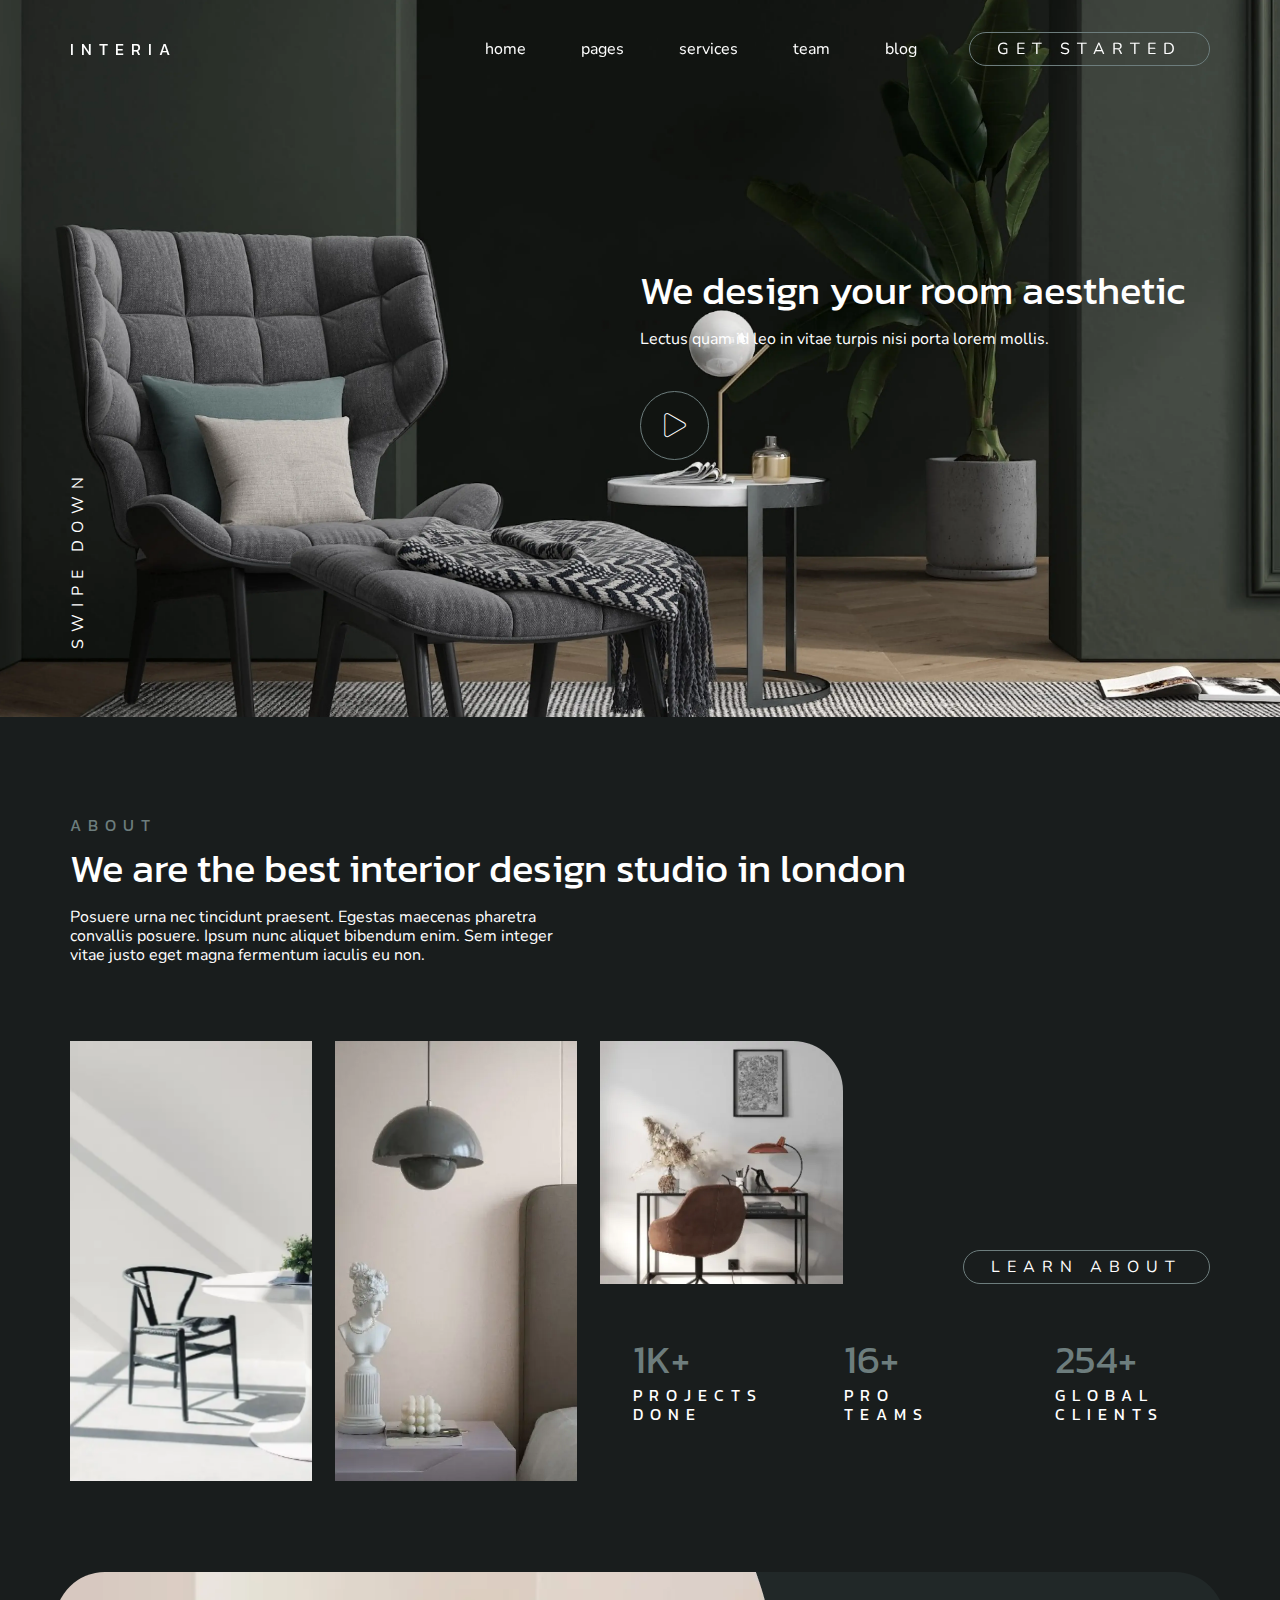
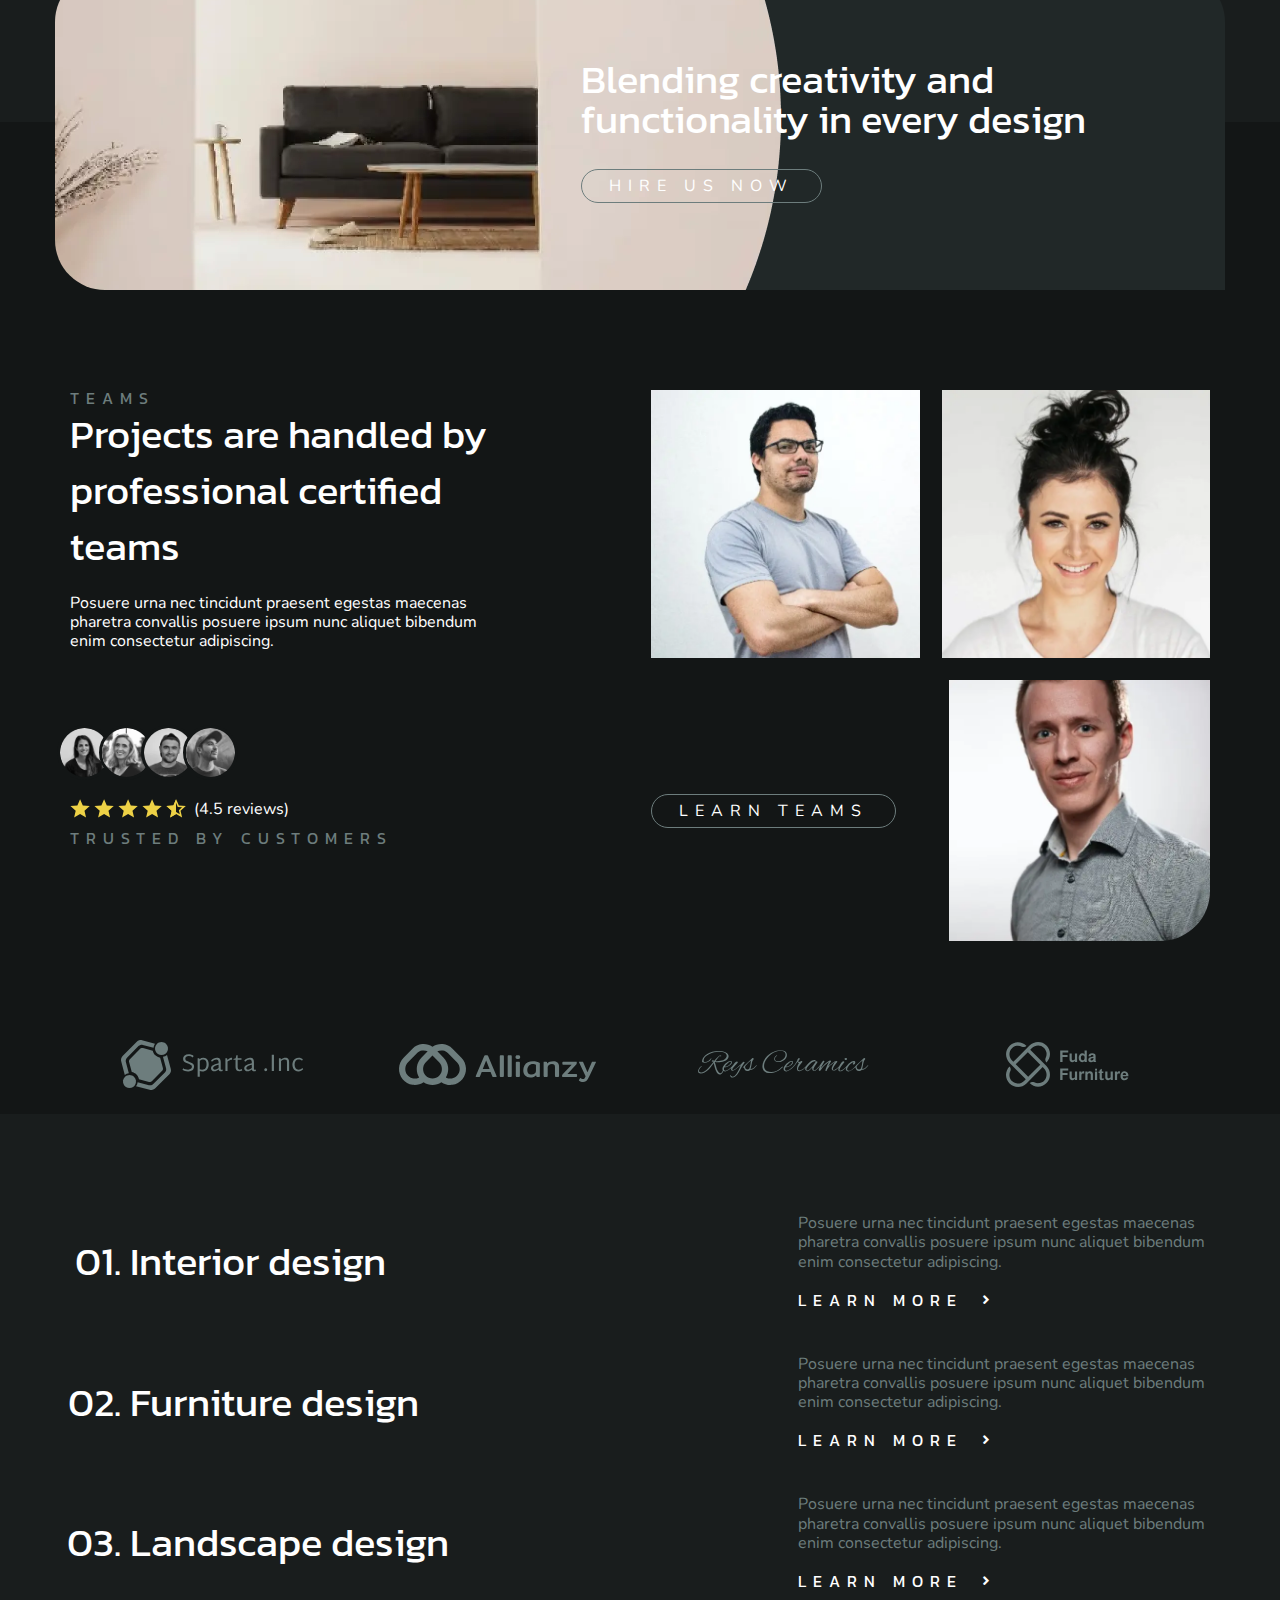
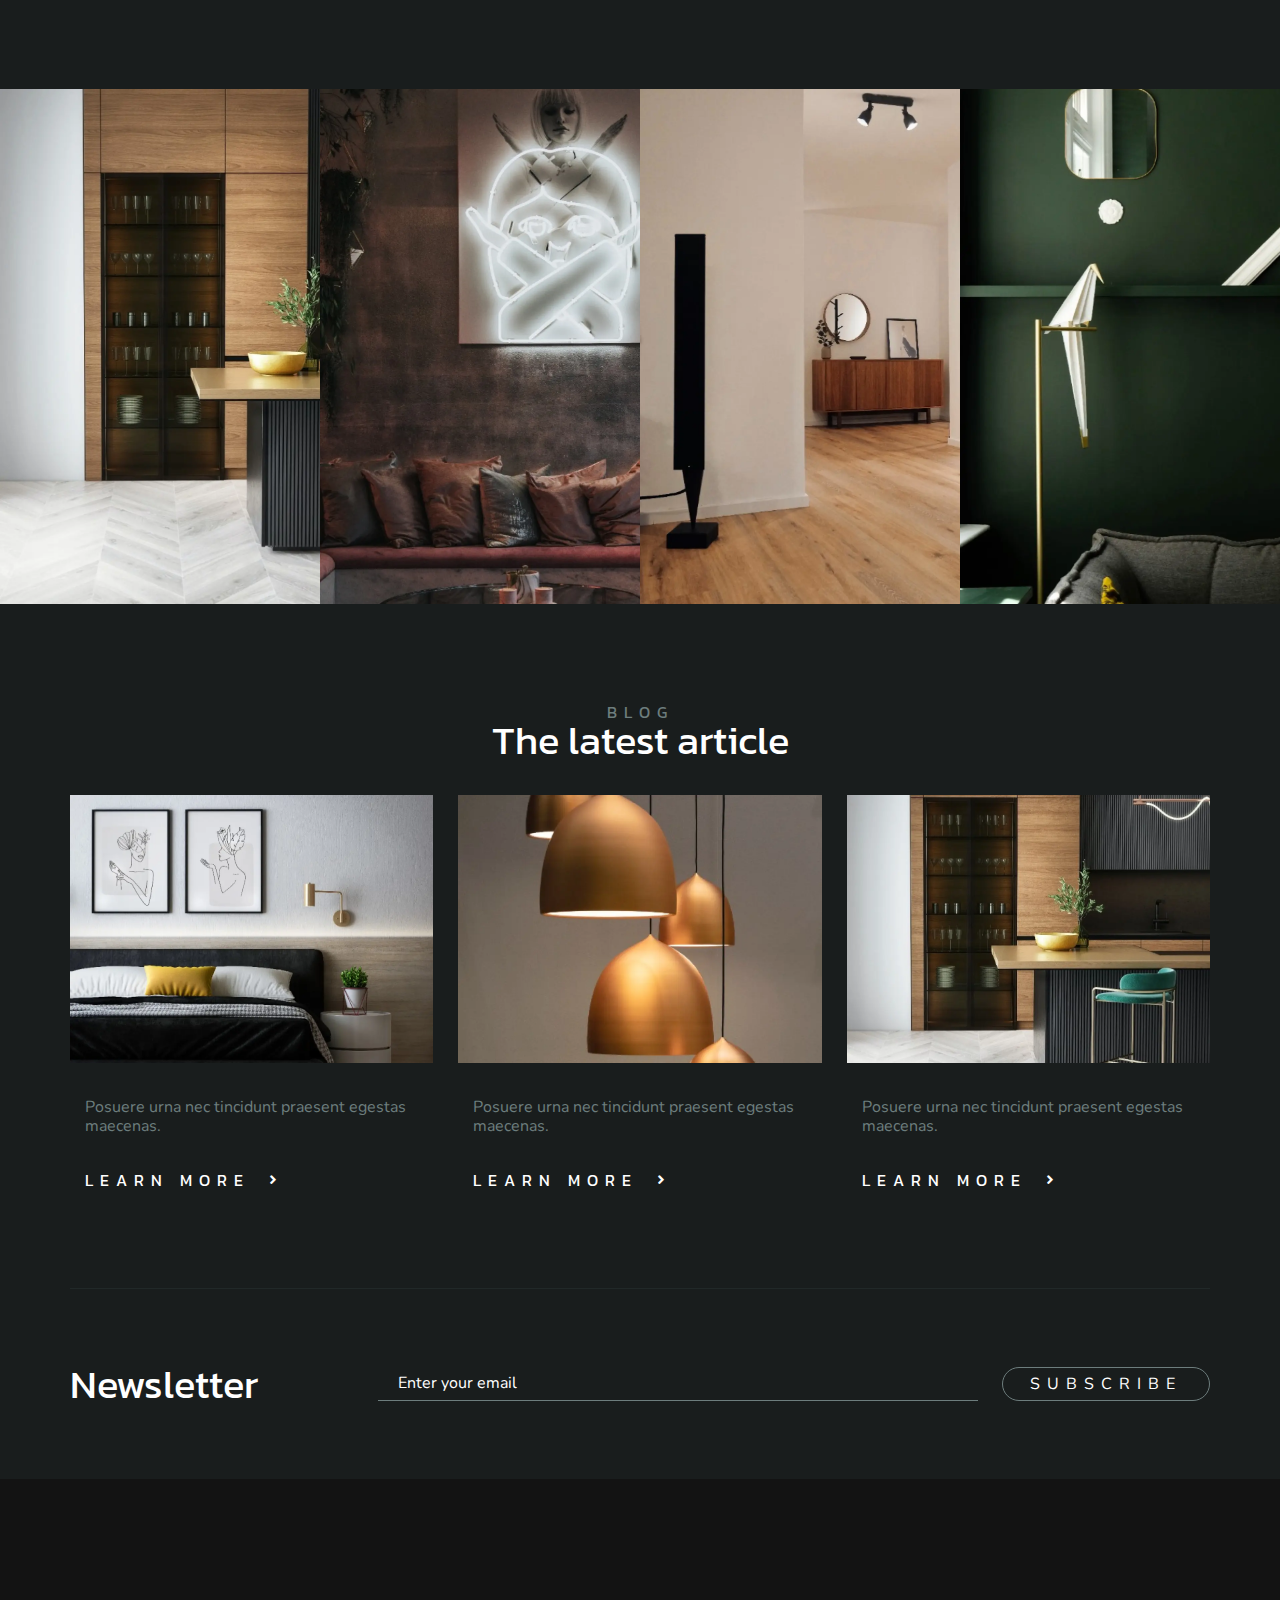
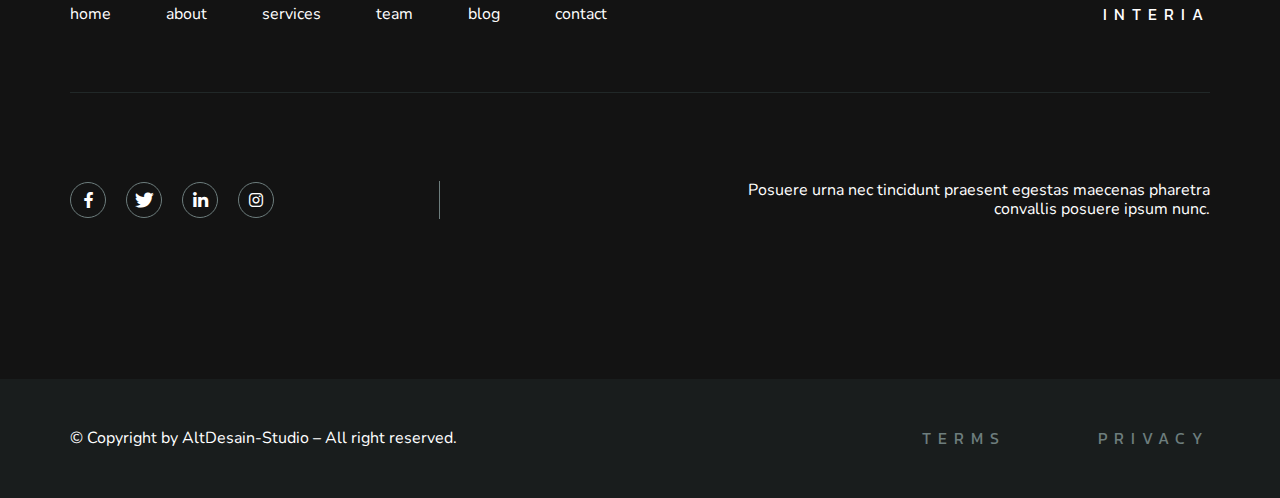
==== commit 0e678d0d: "Add files via upload" ====
--- a/home.html
+++ b/home.html
@@ -6,7 +6,7 @@
 	<meta charset="UTF-8">
 	<meta name="format-detection" content="telephone=no">
 	<!-- <style>body{opacity: 0;}</style> -->
-	<link rel="stylesheet" href="css/style.min.css?_v=20240329203010">
+	<link rel="stylesheet" href="css/style.min.css?_v=20240331005038">
 	<link rel="shortcut icon" href="favicon.ico">
 	<!-- <meta name="robots" content="noindex, nofollow"> -->
 	<meta name="viewport" content="width=device-width, initial-scale=1.0">
@@ -386,7 +386,7 @@
 			</div>
 		</footer>
 	</div>
-	<script src="js/app.min.js?_v=20240329203010"></script>
+	<script src="js/app.min.js?_v=20240331005038"></script>
 </body>
 
 </html>--- a/css/style.min.css
+++ b/css/style.min.css
@@ -1 +1 @@
-@import url(https://fonts.googleapis.com/css?family=Kanit:regular&display=swap);@import url(https://fonts.googleapis.com/css?family=Nunito:regular&display=swap);@font-face{font-family:icons;font-display:swap;src:url(../fonts/icons.woff2) format("woff2"),url(../fonts/icons.woff) format("woff");font-weight:400;font-style:normal}[class*=_icon-]:before{font-family:icons;font-style:normal;font-weight:400;font-variant:normal;text-transform:none;line-height:1;-webkit-font-smoothing:antialiased;-moz-osx-font-smoothing:grayscale}[class*=_icon-]:before{display:block}._icon-s-instagram:before{content:"\e900"}._icon-s-linkedin:before{content:"\e901"}._icon-s-twitter:before{content:"\e902"}._icon-s-facebook:before{content:"\e903"}._icon-a-right:before{content:"\e904"}._icon-star-past:before{content:"\e905"}._icon-star:before{content:"\e906"}._icon-play:before{content:"\e907"}*{padding:0;margin:0;border:0}*,*::after,*::before{box-sizing:border-box}*::after,*::before{display:inline-block}body,html{height:100%;min-width:320px}body{color:#fff;line-height:1;font-family:Nunito;font-size:1rem;-ms-text-size-adjust:100%;-moz-text-size-adjust:100%;-webkit-text-size-adjust:100%;-webkit-font-smoothing:antialiased;-moz-osx-font-smoothing:grayscale}button,input,textarea{font-family:Nunito;font-size:inherit;line-height:inherit;color:inherit;background-color:transparent}input,textarea{width:100%}button,option,select{cursor:pointer}a{display:inline-block;color:inherit;text-decoration:none}ul li{list-style:none}img{vertical-align:top}h1,h2,h3,h4,h5,h6{font-weight:inherit;font-size:inherit}.lock body{overflow:hidden;touch-action:none;-ms-scroll-chaining:none;overscroll-behavior:none}.wrapper{min-height:100%;display:flex;flex-direction:column;overflow:hidden}@supports (overflow:clip){.wrapper{overflow:clip}}.wrapper > main{flex:1 1 auto}.wrapper > *{min-width:0}[class*=__container]{max-width:73.125rem;margin:0 auto;padding:0 .9375rem}input[type=email],input[type=tel],input[type=text],textarea{-webkit-appearance:none;appearance:none}.input{border-radius:0!important;width:100%;display:block;padding:0 20px;border-bottom:1px solid #6d7d7d;caret-color:inherit}.input::-webkit-input-placeholder{color:#fff}.input:-ms-input-placeholder{color:#fff}.input::-ms-input-placeholder{color:#fff}.input::placeholder{color:#fff}.input[placeholder]:not([data-placeholder-nohiden])::-webkit-input-placeholder{-webkit-transition:opacity .3s;transition:opacity .3s}.input[placeholder]:not([data-placeholder-nohiden]):-ms-input-placeholder{-ms-transition:opacity .3s;transition:opacity .3s}.input[placeholder]:not([data-placeholder-nohiden])::-ms-input-placeholder{-ms-transition:opacity .3s;transition:opacity .3s}.input[placeholder]:not([data-placeholder-nohiden])::placeholder{transition:opacity .3s}.input[placeholder]:not([data-placeholder-nohiden]):focus::-webkit-input-placeholder{opacity:0}.input[placeholder]:not([data-placeholder-nohiden]):focus:-ms-input-placeholder{opacity:0}.input[placeholder]:not([data-placeholder-nohiden]):focus::-ms-input-placeholder{opacity:0}.input[placeholder]:not([data-placeholder-nohiden]):focus::placeholder{opacity:0}textarea.input{resize:none;padding:0 0}.rating{display:inline-block}.rating__items{display:inline-flex;align-items:flex-start;gap:.25rem}.rating__item{flex:0 0 1.25rem;width:1.25rem;height:1.25rem;position:relative;background:url([data-uri]) 0 0/1.25rem no-repeat;transition:all .3s}.rating__item--active{background:url([data-uri]) 0 0/1.25rem no-repeat}.rating__item span{position:absolute;top:0;left:0;width:0%;height:1.25rem;background:url([data-uri]) 0 0/1.25rem no-repeat}.rating__item:not(:last-child)::after{content:"";position:absolute;right:0;top:0;height:100%;width:.25rem;-webkit-transform:translateX(100%);transform:translateX(100%)}[data-rating=set] .rating__item:not(:last-child)::after{cursor:pointer}.rating__input{width:100%;height:100%;opacity:0;display:block}[data-rating=set] .rating__input{cursor:pointer}.menu{flex-grow:1}.menu__list{display:flex;align-items:center;flex-wrap:wrap;row-gap:.9375rem;justify-content:flex-end}.menu__link{text-decoration:underline;text-decoration-color:transparent;transition:all .3s ease-in-out}.icon-menu{display:none}.ibg{width:100%;height:100%;-o-object-fit:cover;object-fit:cover}.ibg--top{-o-object-position:top;object-position:top}.ibg--bottom{-o-object-position:bottom;object-position:bottom}.ibg--left{-o-object-position:left;object-position:left}.ibg--right{-o-object-position:right;object-position:right}.ibg--contain{-o-object-fit:contain;object-fit:contain}.label{font-family:Kanit,sans-serif;color:#6d7d7d;letter-spacing:.4375rem;text-transform:uppercase}.label--margin:not(:last-child){margin-bottom:.9375rem}.title{font-family:Kanit,sans-serif;font-size:2.5rem}.title--margin:not(:last-child){margin-bottom:1.25rem}.text{line-height:1.2}.text--margin:not(:last-child){margin-bottom:1.25rem}.text p:not(:last-child){margin-bottom:.625rem}.button{padding:.5rem 1.6875rem;letter-spacing:.4375rem;text-align:center;border:.0625rem solid #6d7d7d;border-radius:6.25rem;text-transform:uppercase;background-color:transparent;transition:all .3s ease-in-out}.button--w-269{max-width:16.8125rem}.button--margin:not(:last-child){margin-bottom:1.5625rem}.header{position:fixed;top:0;left:0;width:100%;z-index:50;padding-bottom:1.25rem}.header._header-scroll{transition:all .3s ease-in-out;background-color:rgba(0,0,0,.8)}.header__container{padding-top:2rem;display:flex;align-items:center}.header__container > .button{flex-shrink:0}.logo{flex-shrink:0;font-family:Kanit,sans-serif;letter-spacing:.4375rem;position:relative;z-index:2}.footer{background-color:#131313}.menu-footer{display:flex;-webkit-column-gap:1.25rem;-moz-column-gap:1.25rem;column-gap:1.25rem;border-bottom:.0625rem solid #212828}.menu-footer__list{flex-grow:1;display:flex;align-items:center;flex-wrap:wrap;row-gap:.9375rem}.menu-footer__link{text-decoration:underline;text-decoration-color:transparent;transition:all .3s ease-in-out}.menu-footer__label{color:#fff}.body-footer{display:flex;justify-content:space-between;-webkit-column-gap:1.25rem;-moz-column-gap:1.25rem;column-gap:1.25rem}.body-footer__social{display:flex;align-items:center;gap:1.25rem}.body-footer__link-social{width:2.25rem;height:2.25rem;border-radius:50%;border:.0625rem solid #6d7d7d;display:flex;justify-content:center;align-items:center;transition:all .3s ease-in-out}.bottom-footer{background-color:#191d1d}.bottom-footer__container{display:flex;align-items:center;justify-content:space-between;-webkit-column-gap:1.25rem;-moz-column-gap:1.25rem;column-gap:1.25rem}.bottom-footer__copy{line-height:1.2}.bottom-footer__list{display:flex;align-items:center;flex-wrap:wrap;row-gap:.625rem}.bottom-footer__link{transition:all .3s ease-in-out}.about{background-color:#191d1d}.about__inner{display:flex;-webkit-column-gap:1.4375rem;-moz-column-gap:1.4375rem;column-gap:1.4375rem}.body-about__gallery{display:flex;gap:1.4375rem}.body-about__image{width:100%}.body-about__image img{width:100%;aspect-ratio:243/442;-o-object-fit:cover;object-fit:cover}.block-about__more-info{display:flex;gap:1.4375rem}.block-about__more-info:not(:last-child){margin-bottom:3.3125rem}.block-about__image{width:100%}.block-about__image img{aspect-ratio:1/1;-o-object-fit:cover;object-fit:cover;width:100%;border-radius:0 var(--border-tr) 0 0}.block-about__button{flex-shrink:0}.counters{display:flex;justify-content:space-around;-webkit-column-gap:1.4375rem;-moz-column-gap:1.4375rem;column-gap:1.4375rem}.counters__item{flex:1 1 7.6875rem;max-width:7.6875rem;display:flex;flex-direction:column;row-gap:.3125rem}.counters__num{font-family:Kanit,sans-serif;font-size:2.5rem;color:#6d7d7d;line-height:1.1;position:relative}.counters__num::after{content:"+"}.counters__num--one::after{content:"K+"}.counters__label{font-family:Kanit,sans-serif;letter-spacing:.4375rem;line-height:1.2}.info-ben{position:relative;z-index:2}.no-webp .info-ben__container{background:#212828 url(../img/blending.png) center left no-repeat}.info-ben__container{border-radius:var(--border-tl) var(--border-tr) 0 var(--border-bl);overflow:hidden;display:flex;align-items:center;justify-content:flex-end;min-height:19.875rem}.info-ben__container > .head-content{position:relative;z-index:2}.info-ben__container > .head-content .title--margin:not(:last-child){margin-bottom:1.875rem}.teams{margin-top:-10.5rem;padding-top:16.75rem;background-color:#131616}.teams__inner{display:flex;-webkit-column-gap:1.375rem;-moz-column-gap:1.375rem;column-gap:1.375rem}.teams__title{line-height:1.4}.teams__gallery{display:flex;flex-direction:column;gap:1.375rem}.teams__images{display:flex;gap:1.375rem}.teams__image img{aspect-ratio:1/1;-o-object-fit:cover;object-fit:cover;width:100%}.teams__image--br img{border-radius:0 0 var(--border-br) 0}.teams__more-images{display:flex;align-items:center;row-gap:1.875rem}.teams__button{flex-shrink:0}.teams__logo{display:flex;align-items:center;justify-content:space-around;flex-wrap:wrap;row-gap:1.375rem}.reviews__icon{display:flex}.reviews__icon:not(:last-child){margin-bottom:1.1875rem}.reviews__icon img{aspect-ratio:1/1;-o-object-fit:cover;object-fit:cover;border:.1875rem solid #131616;border-radius:50%;flex:0 1 3.4375rem;max-width:3.4375rem}.reviews__icon img:not(:first-child){margin-left:-.8125rem}.reviews__description{font-family:Kanit,sans-serif;color:#6d7d7d;letter-spacing:.4375rem}.rating_set{display:flex;align-items:center;flex-direction:row-reverse;justify-content:flex-end;-webkit-column-gap:.5rem;-moz-column-gap:.5rem;column-gap:.5rem}.rating_set:not(:last-child){margin-bottom:.6875rem}.rating__active{border:.1875rem dotted red}.summary{background-color:#191d1d}.summary__item{margin-left:3.75rem;list-style:decimal-leading-zero}.summary__item:not(:last-child){margin-bottom:2.9375rem}.summary__inner-item{display:flex;-webkit-column-gap:1.875rem;-moz-column-gap:1.875rem;column-gap:1.875rem}.summary__text{font-family:Nunito;font-size:1rem;letter-spacing:1.2;color:#6d7d7d}.summary__link{font-size:1rem;letter-spacing:.4375rem;display:flex;flex-direction:row-reverse;justify-content:flex-end;align-items:center;-webkit-column-gap:1.25rem;-moz-column-gap:1.25rem;column-gap:1.25rem}.summary__link::before{font-size:.625rem;transition:all .3s ease-in-out}.slider-page{background-color:#191d1d}.slider-page__slide img{aspect-ratio:480/515;-o-object-fit:cover;object-fit:cover;max-width:30rem}.blog{background-color:#191d1d}.blog__container > .head-content{text-align:center}.blog__container > .head-content:not(:last-child){margin-bottom:2.1875rem}.item-blog{display:flex;-webkit-column-gap:1.5625rem;-moz-column-gap:1.5625rem;column-gap:1.5625rem;border-bottom:.0625rem solid #212828}.item-blog__item{flex:1 1 33.333%}.item-blog__image:not(:last-child){margin-bottom:2.1875rem}.item-blog__image img{aspect-ratio:363/268;-o-object-fit:cover;object-fit:cover;width:100%}.item-blog__body{margin-left:.9375rem}.item-blog__text{color:#6d7d7d}.item-blog__text:not(:last-child){margin-bottom:2.1875rem}.item-blog__link{font-family:Kanit,sans-serif;letter-spacing:.4375rem;display:flex;flex-direction:row-reverse;align-items:center;-webkit-column-gap:1.25rem;-moz-column-gap:1.25rem;column-gap:1.25rem;justify-content:flex-end}.item-blog__link:not(:last-child){margin-bottom:2.1875rem}.item-blog__link::before{font-size:.625rem}.form-blog{display:flex}.form-blog__body{flex-grow:1;display:flex;gap:1.5rem}.form-blog__input{flex-grow:1}.no-webp .hero{background:url(../img/hero-bg.jpg) center center/cover no-repeat}.hero{padding-bottom:4.25rem;min-height:43.0625rem}.hero__container{display:flex;justify-content:space-between;-webkit-column-gap:1.25rem;-moz-column-gap:1.25rem;column-gap:1.25rem}.hero__container > .head-content .text--margin:not(:last-child){margin-bottom:2.625rem}.hero__container > .head-content .head-content__play{width:4.3125rem;height:4.3125rem;border-radius:50%;display:flex;justify-content:center;align-items:center;border:.0625rem solid #6d7d7d;transition:all .3s ease-in-out}.hero__container > .head-content .head-content__play::before{font-size:1.5625rem;transition:all .3s ease-in-out}.hero__swipe-down{display:inline-block;letter-spacing:.4375rem;-webkit-transform:rotate(-180deg);transform:rotate(-180deg);-webkit-writing-mode:vertical-rl;-ms-writing-mode:tb-rl;writing-mode:vertical-rl}.swiper{overflow:hidden}.swiper-initialized{touch-action:pan-y}.swiper-wrapper{width:100%;height:100%;box-sizing:content-box;display:flex;position:relative}.swiper-vertical .swiper-wrapper{flex-direction:column}.swiper-autoheight .swiper-wrapper{align-items:flex-start}.swiper-initialized .swiper-slide{flex-shrink:0}.swiper-android .swiper-slide,.swiper-android .swiper-wrapper{-webkit-transform:translate3d(0,0,0);transform:translate3d(0,0,0)}.swiper-button-lock{display:none!important}@media (min-width:23.4375em){.info-ben__container{background-size:contain}}@media (min-width:29.99875em){.block-about__button{align-self:flex-end}.info-ben__container > .head-content{max-width:32.5rem}}@media (min-width:47.99875em){.menu-footer{align-items:center}.body-footer__social{padding-right:10.3125rem;border-right:.0625rem solid #6d7d7d}.body-footer__text{max-width:29.9375rem;text-align:right}.about__container > .head-content .text{max-width:32.0625rem}.block-about__image img{border-radius:0 3.125rem 0 0}.teams__content{flex:1 1 50%}.teams__text{max-width:27.5rem}.teams__gallery{flex:1 1 50%}.teams__image{max-width:17.125rem}.hero__container > .head-content{flex-basis:35.625rem}}@media (min-width:47.99875em) and (min-width:73.125em){.body-footer__social{padding-right:10.3125rem}}@media (min-width:47.9375em){.block-about__image img{--border-tr:3.125rem}.teams__image--br img{--border-br:3.125rem}}@media (min-width:61.99875em){.body-about{flex:0 1 31.6875rem;max-width:31.6875rem}.block-about{flex:1 1 38.125rem;max-width:38.125rem}.block-about__image img{max-width:15.1875rem}.info-ben{margin-top:calc(var(--mt)/ 2)}.summary__inner-item{align-items:center}.summary__title{flex-grow:1}.summary__body{flex:0 1 25.75rem}.form-blog{align-items:center}}@media (min-width:61.99875em) and (min-width:73.125em){.info-ben{--mt:-19.875rem}}@media (min-width:61.9375em){.info-ben__container{--border-tl:3.125rem}.info-ben__container{--border-tr:3.125rem}.info-ben__container{--border-bl:3.125rem}}@media (min-width:73.125em){.menu__list{-webkit-column-gap:3.4375rem;-moz-column-gap:3.4375rem;column-gap:3.4375rem}.header__container{-webkit-column-gap:3.25rem;-moz-column-gap:3.25rem;column-gap:3.25rem}.footer{padding-top:7.9375rem}.menu-footer{padding-bottom:4.375rem}.menu-footer:not(:last-child){margin-bottom:5.5rem}.menu-footer__list{-webkit-column-gap:3.4375rem;-moz-column-gap:3.4375rem;column-gap:3.4375rem}.body-footer{padding-bottom:10rem}.bottom-footer__container{padding-top:3.125rem}.bottom-footer__container{padding-bottom:3.125rem}.bottom-footer__list{-webkit-column-gap:5.75rem;-moz-column-gap:5.75rem;column-gap:5.75rem}.page__about{padding-top:6.25rem}.page__about{padding-bottom:15.625rem}.page__summary{padding-top:6.25rem}.page__summary{padding-bottom:6.25rem}.page__blog{padding-top:6.25rem}.page__blog{padding-bottom:4.6875rem}.about__container > .head-content{margin-bottom:4.6875rem}.info-ben__container{-webkit-column-gap:9.1875rem;-moz-column-gap:9.1875rem;column-gap:9.1875rem}.info-ben__container > .head-content{margin-right:6.8125rem}.teams__inner:not(:last-child){margin-bottom:4.6875rem}.teams__text.text--margin{margin-bottom:4.625rem}.teams__more-images{-webkit-column-gap:3.3125rem;-moz-column-gap:3.3125rem;column-gap:3.3125rem}.summary__title{font-size:2.5rem}.item-blog{padding-bottom:6.25rem}.item-blog:not(:last-child){margin-bottom:4.6875rem}.form-blog{-webkit-column-gap:7.5rem;-moz-column-gap:7.5rem;column-gap:7.5rem}.hero{padding-top:16.875rem}.hero__swipe-down{padding-bottom:12.5rem}}@media (min-width:62em){.teams{padding-top:16.75rem}}@media (max-width:62em){.form-blog{-webkit-column-gap:1.25rem;-moz-column-gap:1.25rem;column-gap:1.25rem}}@media (max-width:48em){.hero{padding-top:7.5rem}.hero__swipe-down{padding-bottom:.0000000625rem}}@media (max-width:30em){.block-about__image img{--border-tr:0.0000000625rem}.teams{padding-top:13.75rem}.teams__inner:not(:last-child){margin-bottom:1.875rem}.teams__image--br img{--border-br:0.0000000625rem}}@media (max-width:20em){.footer{padding-top:1.25rem}.menu-footer{padding-bottom:1.5625rem}.menu-footer:not(:last-child){margin-bottom:2.1875rem}.body-footer{padding-bottom:2.5rem}.bottom-footer__container{padding-top:1.25rem}.bottom-footer__container{padding-bottom:1.25rem}.page__about{padding-top:2.5rem}.page__about{padding-bottom:2.5rem}.page__summary{padding-top:2.5rem}.page__summary{padding-bottom:2.5rem}.page__blog{padding-top:2.5rem}.page__blog{padding-bottom:2.5rem}.about__container > .head-content{margin-bottom:2.5rem}.info-ben__container{-webkit-column-gap:1.25rem;-moz-column-gap:1.25rem;column-gap:1.25rem}.teams__text.text--margin{margin-bottom:1.875rem}.summary__title{font-size:1.75rem}.item-blog{padding-bottom:2.5rem}.item-blog:not(:last-child){margin-bottom:1.5625rem}}@media (max-width:61.99875em){.about__inner{flex-direction:column;row-gap:1.4375rem}.teams__more-images{flex-direction:column-reverse}.summary__inner-item{flex-direction:column;row-gap:1.875rem}.form-blog{flex-direction:column;row-gap:1.875rem}}@media (max-width:61.9375em){.teams__more-images{-webkit-column-gap:1.375rem;-moz-column-gap:1.375rem;column-gap:1.375rem}}@media (max-width:47.99875em){.menu__body{position:fixed;width:100%;height:100%;left:-100%;top:0;overflow:auto;padding:6.25rem .9375rem .9375rem 1.875rem;transition:left .3s;background-color:rgba(0,0,0,.8)}.menu__body::before{content:"";position:fixed;width:100%;height:4.375rem;left:-100%;top:0;transition:left .3s;z-index:2}.menu-open .menu__body{left:0}.menu-open .menu__body::before{left:0}.menu__list{flex-direction:column;row-gap:1.75rem;align-items:flex-end}.menu__link{font-size:2rem;text-transform:uppercase}.icon-menu{display:block;position:relative;width:1.875rem;height:1.125rem;z-index:5}.icon-menu span,.icon-menu::after,.icon-menu::before{content:"";transition:all .3s ease 0s;right:0;position:absolute;width:100%;height:.125rem;background-color:#fff}.icon-menu::before{top:0}.icon-menu::after{bottom:0}.icon-menu span{top:calc(50% - .0625rem)}.menu-open .icon-menu span{width:0}.menu-open .icon-menu::before{top:calc(50% - .0625rem);-webkit-transform:rotate(-45deg);transform:rotate(-45deg)}.menu-open .icon-menu::after{bottom:calc(50% - .0625rem);-webkit-transform:rotate(45deg);transform:rotate(45deg)}.menu-footer{flex-direction:column-reverse;row-gap:1.25rem}.body-footer{flex-direction:column;row-gap:1.875rem}.bottom-footer__container{flex-direction:column-reverse;row-gap:1.875rem}.counters{justify-content:space-between;flex-wrap:wrap;row-gap:1.4375rem}.info-ben__container{position:relative}.info-ben__container::before{content:"";position:absolute;top:0;left:0;width:100%;height:100%;background-color:rgba(0,0,0,.3)}.teams__inner{flex-direction:column;row-gap:1.875rem}.summary__item{margin-left:4.6875rem}.item-blog{flex-wrap:wrap;row-gap:2.5rem}.item-blog__item{flex:1 1 50%}.item-blog__image:not(:last-child){margin-bottom:1.25rem}.item-blog__text:not(:last-child){margin-bottom:1.25rem}.item-blog__link:not(:last-child){margin-bottom:1.25rem}.hero__container{flex-direction:column-reverse;row-gap:3.125rem}}@media (max-width:47.9375em){.menu__list{-webkit-column-gap:1.25rem;-moz-column-gap:1.25rem;column-gap:1.25rem}.header__container{-webkit-column-gap:1.5625rem;-moz-column-gap:1.5625rem;column-gap:1.5625rem}.menu-footer__list{-webkit-column-gap:1.25rem;-moz-column-gap:1.25rem;column-gap:1.25rem}.bottom-footer__list{-webkit-column-gap:1.875rem;-moz-column-gap:1.875rem;column-gap:1.875rem}.info-ben__container{--border-tl:0.0000000625rem}.info-ben__container{--border-tr:0.0000000625rem}.info-ben__container{--border-bl:0.0000000625rem}.info-ben__container > .head-content{margin-right:.0000000625rem}}@media (any-hover:hover) and (max-width:47.99875em){.menu__link:hover{-webkit-transform:translateX(-.3125rem);transform:translateX(-.3125rem)}.button:hover{background-color:rgba(255,255,255,.2)}.menu-footer__link:hover{-webkit-transform:translateX(-.3125rem);transform:translateX(-.3125rem)}}@media (max-width:47.99875em) and (any-hover:none){.icon-menu{cursor:default}}@media (max-width:29.99875em){.menu__body{display:flex;flex-direction:column;align-items:flex-end}.menu__list:not(:last-child){margin-bottom:2.5rem}.footer{text-align:center}.menu-footer__list{justify-content:center}.body-footer__social{justify-content:center}.bottom-footer__copy{text-align:center}.body-about__gallery{flex-direction:column}.block-about__more-info{flex-direction:column}.block-about__button{max-width:100%}.teams__images{flex-direction:column}.teams__button{align-self:stretch;max-width:100%}.form-blog__body{flex-direction:column}}@media (max-width:23.43625em){.info-ben__container > .head-content{text-align:center}}@media (min-width:47.9375em) and (max-width:73.125em){@supports ((-moz-column-gap:clamp(1.25rem ,-2.9133064516rem + 8.6848635236vw ,3.4375rem)) or (column-gap:clamp(1.25rem ,-2.9133064516rem + 8.6848635236vw ,3.4375rem))){.menu__list{-webkit-column-gap:clamp(1.25rem ,-2.9133064516rem + 8.6848635236vw ,3.4375rem);-moz-column-gap:clamp(1.25rem ,-2.9133064516rem + 8.6848635236vw ,3.4375rem);column-gap:clamp(1.25rem ,-2.9133064516rem + 8.6848635236vw ,3.4375rem)}}@supports not ((-moz-column-gap:clamp(1.25rem ,-2.9133064516rem + 8.6848635236vw ,3.4375rem)) or (column-gap:clamp(1.25rem ,-2.9133064516rem + 8.6848635236vw ,3.4375rem))){.menu__list{-webkit-column-gap:calc(1.25rem + 2.1875 * (100vw - 47.9375rem)/ 25.1875);-moz-column-gap:calc(1.25rem + 2.1875 * (100vw - 47.9375rem)/ 25.1875);column-gap:calc(1.25rem + 2.1875 * (100vw - 47.9375rem)/ 25.1875)}}@supports ((-moz-column-gap:clamp(1.5625rem ,-1.6491935484rem + 6.699751861vw ,3.25rem)) or (column-gap:clamp(1.5625rem ,-1.6491935484rem + 6.699751861vw ,3.25rem))){.header__container{-webkit-column-gap:clamp(1.5625rem ,-1.6491935484rem + 6.699751861vw ,3.25rem);-moz-column-gap:clamp(1.5625rem ,-1.6491935484rem + 6.699751861vw ,3.25rem);column-gap:clamp(1.5625rem ,-1.6491935484rem + 6.699751861vw ,3.25rem)}}@supports not ((-moz-column-gap:clamp(1.5625rem ,-1.6491935484rem + 6.699751861vw ,3.25rem)) or (column-gap:clamp(1.5625rem ,-1.6491935484rem + 6.699751861vw ,3.25rem))){.header__container{-webkit-column-gap:calc(1.5625rem + 1.6875 * (100vw - 47.9375rem)/ 25.1875);-moz-column-gap:calc(1.5625rem + 1.6875 * (100vw - 47.9375rem)/ 25.1875);column-gap:calc(1.5625rem + 1.6875 * (100vw - 47.9375rem)/ 25.1875)}}@supports ((-moz-column-gap:clamp(1.25rem ,-2.9133064516rem + 8.6848635236vw ,3.4375rem)) or (column-gap:clamp(1.25rem ,-2.9133064516rem + 8.6848635236vw ,3.4375rem))){.menu-footer__list{-webkit-column-gap:clamp(1.25rem ,-2.9133064516rem + 8.6848635236vw ,3.4375rem);-moz-column-gap:clamp(1.25rem ,-2.9133064516rem + 8.6848635236vw ,3.4375rem);column-gap:clamp(1.25rem ,-2.9133064516rem + 8.6848635236vw ,3.4375rem)}}@supports not ((-moz-column-gap:clamp(1.25rem ,-2.9133064516rem + 8.6848635236vw ,3.4375rem)) or (column-gap:clamp(1.25rem ,-2.9133064516rem + 8.6848635236vw ,3.4375rem))){.menu-footer__list{-webkit-column-gap:calc(1.25rem + 2.1875 * (100vw - 47.9375rem)/ 25.1875);-moz-column-gap:calc(1.25rem + 2.1875 * (100vw - 47.9375rem)/ 25.1875);column-gap:calc(1.25rem + 2.1875 * (100vw - 47.9375rem)/ 25.1875)}}@supports ((-moz-column-gap:clamp(1.875rem ,-5.5rem + 15.3846153846vw ,5.75rem)) or (column-gap:clamp(1.875rem ,-5.5rem + 15.3846153846vw ,5.75rem))){.bottom-footer__list{-webkit-column-gap:clamp(1.875rem ,-5.5rem + 15.3846153846vw ,5.75rem);-moz-column-gap:clamp(1.875rem ,-5.5rem + 15.3846153846vw ,5.75rem);column-gap:clamp(1.875rem ,-5.5rem + 15.3846153846vw ,5.75rem)}}@supports not ((-moz-column-gap:clamp(1.875rem ,-5.5rem + 15.3846153846vw ,5.75rem)) or (column-gap:clamp(1.875rem ,-5.5rem + 15.3846153846vw ,5.75rem))){.bottom-footer__list{-webkit-column-gap:calc(1.875rem + 3.875 * (100vw - 47.9375rem)/ 25.1875);-moz-column-gap:calc(1.875rem + 3.875 * (100vw - 47.9375rem)/ 25.1875);column-gap:calc(1.875rem + 3.875 * (100vw - 47.9375rem)/ 25.1875)}}@supports (margin-right:clamp(0.0000000625rem ,-12.965725625rem + 27.0471461538vw ,6.8125rem)){.info-ben__container > .head-content{margin-right:clamp(.0000000625rem ,-12.965725625rem + 27.0471461538vw ,6.8125rem)}}@supports not (margin-right:clamp(0.0000000625rem ,-12.965725625rem + 27.0471461538vw ,6.8125rem)){.info-ben__container > .head-content{margin-right:calc(.0000000625rem + 6.8124999375 * (100vw - 47.9375rem)/ 25.1875)}}}@media (min-width:20em) and (max-width:73.125em){@supports (padding-top:clamp(1.25rem ,-1.2676470588rem + 12.5882352941vw ,7.9375rem)){.footer{padding-top:clamp(1.25rem ,-1.2676470588rem + 12.5882352941vw ,7.9375rem)}}@supports not (padding-top:clamp(1.25rem ,-1.2676470588rem + 12.5882352941vw ,7.9375rem)){.footer{padding-top:calc(1.25rem + 6.6875 * (100vw - 20rem)/ 53.125)}}@supports (padding-bottom:clamp(1.5625rem ,0.5036764706rem + 5.2941176471vw ,4.375rem)){.menu-footer{padding-bottom:clamp(1.5625rem ,.5036764706rem + 5.2941176471vw ,4.375rem)}}@supports not (padding-bottom:clamp(1.5625rem ,0.5036764706rem + 5.2941176471vw ,4.375rem)){.menu-footer{padding-bottom:calc(1.5625rem + 2.8125 * (100vw - 20rem)/ 53.125)}}@supports (margin-bottom:clamp(2.1875rem ,0.9404411765rem + 6.2352941176vw ,5.5rem)){.menu-footer:not(:last-child){margin-bottom:clamp(2.1875rem ,.9404411765rem + 6.2352941176vw ,5.5rem)}}@supports not (margin-bottom:clamp(2.1875rem ,0.9404411765rem + 6.2352941176vw ,5.5rem)){.menu-footer:not(:last-child){margin-bottom:calc(2.1875rem + 3.3125 * (100vw - 20rem)/ 53.125)}}@supports (padding-bottom:clamp(2.5rem ,-0.3235294118rem + 14.1176470588vw ,10rem)){.body-footer{padding-bottom:clamp(2.5rem ,-.3235294118rem + 14.1176470588vw ,10rem)}}@supports not (padding-bottom:clamp(2.5rem ,-0.3235294118rem + 14.1176470588vw ,10rem)){.body-footer{padding-bottom:calc(2.5rem + 7.5 * (100vw - 20rem)/ 53.125)}}@supports (padding-top:clamp(1.25rem ,0.5441176471rem + 3.5294117647vw ,3.125rem)){.bottom-footer__container{padding-top:clamp(1.25rem ,.5441176471rem + 3.5294117647vw ,3.125rem)}}@supports not (padding-top:clamp(1.25rem ,0.5441176471rem + 3.5294117647vw ,3.125rem)){.bottom-footer__container{padding-top:calc(1.25rem + 1.875 * (100vw - 20rem)/ 53.125)}}@supports (padding-bottom:clamp(1.25rem ,0.5441176471rem + 3.5294117647vw ,3.125rem)){.bottom-footer__container{padding-bottom:clamp(1.25rem ,.5441176471rem + 3.5294117647vw ,3.125rem)}}@supports not (padding-bottom:clamp(1.25rem ,0.5441176471rem + 3.5294117647vw ,3.125rem)){.bottom-footer__container{padding-bottom:calc(1.25rem + 1.875 * (100vw - 20rem)/ 53.125)}}@supports (padding-top:clamp(2.5rem ,1.0882352941rem + 7.0588235294vw ,6.25rem)){.page__about{padding-top:clamp(2.5rem ,1.0882352941rem + 7.0588235294vw ,6.25rem)}}@supports not (padding-top:clamp(2.5rem ,1.0882352941rem + 7.0588235294vw ,6.25rem)){.page__about{padding-top:calc(2.5rem + 3.75 * (100vw - 20rem)/ 53.125)}}@supports (padding-bottom:clamp(2.5rem ,-2.4411764706rem + 24.7058823529vw ,15.625rem)){.page__about{padding-bottom:clamp(2.5rem ,-2.4411764706rem + 24.7058823529vw ,15.625rem)}}@supports not (padding-bottom:clamp(2.5rem ,-2.4411764706rem + 24.7058823529vw ,15.625rem)){.page__about{padding-bottom:calc(2.5rem + 13.125 * (100vw - 20rem)/ 53.125)}}@supports (padding-top:clamp(2.5rem ,1.0882352941rem + 7.0588235294vw ,6.25rem)){.page__summary{padding-top:clamp(2.5rem ,1.0882352941rem + 7.0588235294vw ,6.25rem)}}@supports not (padding-top:clamp(2.5rem ,1.0882352941rem + 7.0588235294vw ,6.25rem)){.page__summary{padding-top:calc(2.5rem + 3.75 * (100vw - 20rem)/ 53.125)}}@supports (padding-bottom:clamp(2.5rem ,1.0882352941rem + 7.0588235294vw ,6.25rem)){.page__summary{padding-bottom:clamp(2.5rem ,1.0882352941rem + 7.0588235294vw ,6.25rem)}}@supports not (padding-bottom:clamp(2.5rem ,1.0882352941rem + 7.0588235294vw ,6.25rem)){.page__summary{padding-bottom:calc(2.5rem + 3.75 * (100vw - 20rem)/ 53.125)}}@supports (padding-top:clamp(2.5rem ,1.0882352941rem + 7.0588235294vw ,6.25rem)){.page__blog{padding-top:clamp(2.5rem ,1.0882352941rem + 7.0588235294vw ,6.25rem)}}@supports not (padding-top:clamp(2.5rem ,1.0882352941rem + 7.0588235294vw ,6.25rem)){.page__blog{padding-top:calc(2.5rem + 3.75 * (100vw - 20rem)/ 53.125)}}@supports (padding-bottom:clamp(2.5rem ,1.6764705882rem + 4.1176470588vw ,4.6875rem)){.page__blog{padding-bottom:clamp(2.5rem ,1.6764705882rem + 4.1176470588vw ,4.6875rem)}}@supports not (padding-bottom:clamp(2.5rem ,1.6764705882rem + 4.1176470588vw ,4.6875rem)){.page__blog{padding-bottom:calc(2.5rem + 2.1875 * (100vw - 20rem)/ 53.125)}}@supports (margin-bottom:clamp(2.5rem ,1.6764705882rem + 4.1176470588vw ,4.6875rem)){.about__container > .head-content{margin-bottom:clamp(2.5rem ,1.6764705882rem + 4.1176470588vw ,4.6875rem)}}@supports not (margin-bottom:clamp(2.5rem ,1.6764705882rem + 4.1176470588vw ,4.6875rem)){.about__container > .head-content{margin-bottom:calc(2.5rem + 2.1875 * (100vw - 20rem)/ 53.125)}}@supports ((-moz-column-gap:clamp(1.25rem ,-1.7382352941rem + 14.9411764706vw ,9.1875rem)) or (column-gap:clamp(1.25rem ,-1.7382352941rem + 14.9411764706vw ,9.1875rem))){.info-ben__container{-webkit-column-gap:clamp(1.25rem ,-1.7382352941rem + 14.9411764706vw ,9.1875rem);-moz-column-gap:clamp(1.25rem ,-1.7382352941rem + 14.9411764706vw ,9.1875rem);column-gap:clamp(1.25rem ,-1.7382352941rem + 14.9411764706vw ,9.1875rem)}}@supports not ((-moz-column-gap:clamp(1.25rem ,-1.7382352941rem + 14.9411764706vw ,9.1875rem)) or (column-gap:clamp(1.25rem ,-1.7382352941rem + 14.9411764706vw ,9.1875rem))){.info-ben__container{-webkit-column-gap:calc(1.25rem + 7.9375 * (100vw - 20rem)/ 53.125);-moz-column-gap:calc(1.25rem + 7.9375 * (100vw - 20rem)/ 53.125);column-gap:calc(1.25rem + 7.9375 * (100vw - 20rem)/ 53.125)}}@supports (margin-bottom:clamp(1.875rem ,0.8397058824rem + 5.1764705882vw ,4.625rem)){.teams__text.text--margin{margin-bottom:clamp(1.875rem ,.8397058824rem + 5.1764705882vw ,4.625rem)}}@supports not (margin-bottom:clamp(1.875rem ,0.8397058824rem + 5.1764705882vw ,4.625rem)){.teams__text.text--margin{margin-bottom:calc(1.875rem + 2.75 * (100vw - 20rem)/ 53.125)}}@supports (font-size:clamp(1.75rem ,1.4676470588rem + 1.4117647059vw ,2.5rem)){.summary__title{font-size:clamp(1.75rem ,1.4676470588rem + 1.4117647059vw ,2.5rem)}}@supports not (font-size:clamp(1.75rem ,1.4676470588rem + 1.4117647059vw ,2.5rem)){.summary__title{font-size:calc(1.75rem + .75 * (100vw - 20rem)/ 53.125)}}@supports (padding-bottom:clamp(2.5rem ,1.0882352941rem + 7.0588235294vw ,6.25rem)){.item-blog{padding-bottom:clamp(2.5rem ,1.0882352941rem + 7.0588235294vw ,6.25rem)}}@supports not (padding-bottom:clamp(2.5rem ,1.0882352941rem + 7.0588235294vw ,6.25rem)){.item-blog{padding-bottom:calc(2.5rem + 3.75 * (100vw - 20rem)/ 53.125)}}@supports (margin-bottom:clamp(1.5625rem ,0.3860294118rem + 5.8823529412vw ,4.6875rem)){.item-blog:not(:last-child){margin-bottom:clamp(1.5625rem ,.3860294118rem + 5.8823529412vw ,4.6875rem)}}@supports not (margin-bottom:clamp(1.5625rem ,0.3860294118rem + 5.8823529412vw ,4.6875rem)){.item-blog:not(:last-child){margin-bottom:calc(1.5625rem + 3.125 * (100vw - 20rem)/ 53.125)}}}@media (min-width:47.99875em) and (min-width:47.9375em) and (max-width:73.125em){@supports (padding-right:clamp(0.9375rem ,-16.9052419355rem + 37.2208436725vw ,10.3125rem)){.body-footer__social{padding-right:clamp(.9375rem ,-16.9052419355rem + 37.2208436725vw ,10.3125rem)}}@supports not (padding-right:clamp(0.9375rem ,-16.9052419355rem + 37.2208436725vw ,10.3125rem)){.body-footer__social{padding-right:calc(.9375rem + 9.375 * (100vw - 47.9375rem)/ 25.1875)}}}@media (min-width:47.99875em) and (max-width:47.9375em){.body-footer__social{padding-right:.9375rem}}@media (min-width:30em) and (max-width:47.9375em){@supports (--border-tr:clamp(0.0000000625rem ,-5.2264806692rem + 17.421602439vw ,3.125rem)){.block-about__image img{--border-tr:clamp( 0.0000000625rem , -5.2264806692rem  +  17.421602439vw , 3.125rem )}}@supports not (--border-tr:clamp(0.0000000625rem ,-5.2264806692rem + 17.421602439vw ,3.125rem)){.block-about__image img{--border-tr:calc(0.0000000625rem + 3.1249999375 * (100vw - 30rem) / 17.9375)}}@supports (--border-br:clamp(0.0000000625rem ,-5.2264806692rem + 17.421602439vw ,3.125rem)){.teams__image--br img{--border-br:clamp( 0.0000000625rem , -5.2264806692rem  +  17.421602439vw , 3.125rem )}}@supports not (--border-br:clamp(0.0000000625rem ,-5.2264806692rem + 17.421602439vw ,3.125rem)){.teams__image--br img{--border-br:calc(0.0000000625rem + 3.1249999375 * (100vw - 30rem) / 17.9375)}}}@media (min-width:61.99875em) and (min-width:62em) and (max-width:73.125em){@supports (--mt:clamp(-19.875rem ,110.7640453546rem + -178.6516859551vw ,0.0000000625rem)){.info-ben{--mt:clamp( -19.875rem , 110.7640453546rem  +  -178.6516859551vw , 0.0000000625rem )}}@supports not (--mt:clamp(-19.875rem ,110.7640453546rem + -178.6516859551vw ,0.0000000625rem)){.info-ben{--mt:calc(0.0000000625rem + -19.8750000625 * (100vw - 62rem) / 11.125)}}}@media (min-width:61.99875em) and (max-width:62em){.info-ben{--mt:0.0000000625rem}}@media (min-width:47.9375em) and (max-width:61.9375em){@supports (--border-tl:clamp(0.0000000625rem ,-10.7003345449rem + 22.321428125vw ,3.125rem)){.info-ben__container{--border-tl:clamp( 0.0000000625rem , -10.7003345449rem  +  22.321428125vw , 3.125rem )}}@supports not (--border-tl:clamp(0.0000000625rem ,-10.7003345449rem + 22.321428125vw ,3.125rem)){.info-ben__container{--border-tl:calc(0.0000000625rem + 3.1249999375 * (100vw - 47.9375rem) / 14)}}@supports (--border-tr:clamp(0.0000000625rem ,-10.7003345449rem + 22.321428125vw ,3.125rem)){.info-ben__container{--border-tr:clamp( 0.0000000625rem , -10.7003345449rem  +  22.321428125vw , 3.125rem )}}@supports not (--border-tr:clamp(0.0000000625rem ,-10.7003345449rem + 22.321428125vw ,3.125rem)){.info-ben__container{--border-tr:calc(0.0000000625rem + 3.1249999375 * (100vw - 47.9375rem) / 14)}}@supports (--border-bl:clamp(0.0000000625rem ,-10.7003345449rem + 22.321428125vw ,3.125rem)){.info-ben__container{--border-bl:clamp( 0.0000000625rem , -10.7003345449rem  +  22.321428125vw , 3.125rem )}}@supports not (--border-bl:clamp(0.0000000625rem ,-10.7003345449rem + 22.321428125vw ,3.125rem)){.info-ben__container{--border-bl:calc(0.0000000625rem + 3.1249999375 * (100vw - 47.9375rem) / 14)}}}@media (min-width:30em) and (max-width:62em){@supports (padding-top:clamp(13.75rem ,10.9375rem + 9.375vw ,16.75rem)){.teams{padding-top:clamp(13.75rem ,10.9375rem + 9.375vw ,16.75rem)}}@supports not (padding-top:clamp(13.75rem ,10.9375rem + 9.375vw ,16.75rem)){.teams{padding-top:calc(13.75rem + 3 * (100vw - 30rem)/ 32)}}}@media (min-width:30em) and (max-width:73.125em){@supports (margin-bottom:clamp(1.875rem ,-0.0815217391rem + 6.5217391304vw ,4.6875rem)){.teams__inner:not(:last-child){margin-bottom:clamp(1.875rem ,-.0815217391rem + 6.5217391304vw ,4.6875rem)}}@supports not (margin-bottom:clamp(1.875rem ,-0.0815217391rem + 6.5217391304vw ,4.6875rem)){.teams__inner:not(:last-child){margin-bottom:calc(1.875rem + 2.8125 * (100vw - 30rem)/ 43.125)}}}@media (min-width:61.9375em) and (max-width:73.125em){@supports ((-moz-column-gap:clamp(1.375rem ,-9.3516061453rem + 17.3184357542vw ,3.3125rem)) or (column-gap:clamp(1.375rem ,-9.3516061453rem + 17.3184357542vw ,3.3125rem))){.teams__more-images{-webkit-column-gap:clamp(1.375rem ,-9.3516061453rem + 17.3184357542vw ,3.3125rem);-moz-column-gap:clamp(1.375rem ,-9.3516061453rem + 17.3184357542vw ,3.3125rem);column-gap:clamp(1.375rem ,-9.3516061453rem + 17.3184357542vw ,3.3125rem)}}@supports not ((-moz-column-gap:clamp(1.375rem ,-9.3516061453rem + 17.3184357542vw ,3.3125rem)) or (column-gap:clamp(1.375rem ,-9.3516061453rem + 17.3184357542vw ,3.3125rem))){.teams__more-images{-webkit-column-gap:calc(1.375rem + 1.9375 * (100vw - 61.9375rem)/ 11.1875);-moz-column-gap:calc(1.375rem + 1.9375 * (100vw - 61.9375rem)/ 11.1875);column-gap:calc(1.375rem + 1.9375 * (100vw - 61.9375rem)/ 11.1875)}}}@media (min-width:62em) and (max-width:73.125em){@supports ((-moz-column-gap:clamp(1.25rem ,-33.5814606742rem + 56.1797752809vw ,7.5rem)) or (column-gap:clamp(1.25rem ,-33.5814606742rem + 56.1797752809vw ,7.5rem))){.form-blog{-webkit-column-gap:clamp(1.25rem ,-33.5814606742rem + 56.1797752809vw ,7.5rem);-moz-column-gap:clamp(1.25rem ,-33.5814606742rem + 56.1797752809vw ,7.5rem);column-gap:clamp(1.25rem ,-33.5814606742rem + 56.1797752809vw ,7.5rem)}}@supports not ((-moz-column-gap:clamp(1.25rem ,-33.5814606742rem + 56.1797752809vw ,7.5rem)) or (column-gap:clamp(1.25rem ,-33.5814606742rem + 56.1797752809vw ,7.5rem))){.form-blog{-webkit-column-gap:calc(1.25rem + 6.25 * (100vw - 62rem)/ 11.125);-moz-column-gap:calc(1.25rem + 6.25 * (100vw - 62rem)/ 11.125);column-gap:calc(1.25rem + 6.25 * (100vw - 62rem)/ 11.125)}}}@media (min-width:48em) and (max-width:73.125em){@supports (padding-top:clamp(7.5rem ,-10.4104477612rem + 37.3134328358vw ,16.875rem)){.hero{padding-top:clamp(7.5rem ,-10.4104477612rem + 37.3134328358vw ,16.875rem)}}@supports not (padding-top:clamp(7.5rem ,-10.4104477612rem + 37.3134328358vw ,16.875rem)){.hero{padding-top:calc(7.5rem + 9.375 * (100vw - 48rem)/ 25.125)}}@supports (padding-bottom:clamp(0.0000000625rem ,-23.880596833rem + 49.7512435323vw ,12.5rem)){.hero__swipe-down{padding-bottom:clamp(.0000000625rem ,-23.880596833rem + 49.7512435323vw ,12.5rem)}}@supports not (padding-bottom:clamp(0.0000000625rem ,-23.880596833rem + 49.7512435323vw ,12.5rem)){.hero__swipe-down{padding-bottom:calc(.0000000625rem + 12.4999999375 * (100vw - 48rem)/ 25.125)}}}@media (any-hover:hover){[data-rating=set] .rating__items:hover .rating__item{background:url([data-uri]) 0 0/1.25rem no-repeat;cursor:pointer}[data-rating=set] .rating__item:hover ~ .rating__item{background:url([data-uri]) 0 0/1.25rem no-repeat}[data-rating=set] .rating__item:hover ~ .rating__item span{display:none}.menu__link:hover{text-decoration-color:#fff}.button:hover{background-color:rgba(0,0,0,.2)}.header._header-scroll .button:hover{background-color:rgba(255,255,255,.1)}.menu-footer__link:hover{text-decoration-color:#fff}.body-footer__link-social:hover{background-color:rgba(255,255,255,.3)}.bottom-footer__link:hover{color:#fff}.summary__link:hover::before{-webkit-transform:translateX(.3125rem);transform:translateX(.3125rem)}.hero__container > .head-content .head-content__play:hover{background-color:rgba(255,255,255,.2)}}.webp .info-ben__container{background:#212828 url(../img/blending.webp) center left no-repeat}.webp .hero{background:url(../img/hero-bg.webp) center center/cover no-repeat}+@charset "UTF-8";@import url(https://fonts.googleapis.com/css?family=Kanit:regular&display=swap);@import url(https://fonts.googleapis.com/css?family=Nunito:regular&display=swap);@font-face{font-family:icons;font-display:swap;src:url(../fonts/icons.woff2) format("woff2"),url(../fonts/icons.woff) format("woff");font-weight:400;font-style:normal}[class*=_icon-]:before{font-family:icons;font-style:normal;font-weight:400;font-variant:normal;text-transform:none;line-height:1;-webkit-font-smoothing:antialiased;-moz-osx-font-smoothing:grayscale}[class*=_icon-]:before{display:block}._icon-s-instagram:before{content:"\e900"}._icon-s-linkedin:before{content:"\e901"}._icon-s-twitter:before{content:"\e902"}._icon-s-facebook:before{content:"\e903"}._icon-a-right:before{content:"\e904"}._icon-star-past:before{content:"\e905"}._icon-star:before{content:"\e906"}._icon-play:before{content:"\e907"}*{padding:0;margin:0;border:0}*,*::after,*::before{box-sizing:border-box}*::after,*::before{display:inline-block}body,html{height:100%;min-width:320px}body{color:#fff;line-height:1;font-family:Nunito;font-size:1rem;-ms-text-size-adjust:100%;-moz-text-size-adjust:100%;-webkit-text-size-adjust:100%;-webkit-font-smoothing:antialiased;-moz-osx-font-smoothing:grayscale}button,input,textarea{font-family:Nunito;font-size:inherit;line-height:inherit;color:inherit;background-color:transparent}input,textarea{width:100%}button,option,select{cursor:pointer}a{display:inline-block;color:inherit;text-decoration:none}ul li{list-style:none}img{vertical-align:top}h1,h2,h3,h4,h5,h6{font-weight:inherit;font-size:inherit}.lock body{overflow:hidden;touch-action:none;-ms-scroll-chaining:none;overscroll-behavior:none}.wrapper{min-height:100%;display:flex;flex-direction:column;overflow:hidden}@supports (overflow:clip){.wrapper{overflow:clip}}.wrapper > main{flex:1 1 auto}.wrapper > *{min-width:0}[class*=__container]{max-width:73.125rem;margin:0 auto;padding:0 .9375rem}input[type=email],input[type=tel],input[type=text],textarea{-webkit-appearance:none;appearance:none}.input{border-radius:0!important;width:100%;display:block;padding:0 20px;border-bottom:1px solid #6d7d7d;caret-color:inherit}.input::-webkit-input-placeholder{color:#fff}.input:-ms-input-placeholder{color:#fff}.input::-ms-input-placeholder{color:#fff}.input::placeholder{color:#fff}.input[placeholder]:not([data-placeholder-nohiden])::-webkit-input-placeholder{-webkit-transition:opacity .3s;transition:opacity .3s}.input[placeholder]:not([data-placeholder-nohiden]):-ms-input-placeholder{-ms-transition:opacity .3s;transition:opacity .3s}.input[placeholder]:not([data-placeholder-nohiden])::-ms-input-placeholder{-ms-transition:opacity .3s;transition:opacity .3s}.input[placeholder]:not([data-placeholder-nohiden])::placeholder{transition:opacity .3s}.input[placeholder]:not([data-placeholder-nohiden]):focus::-webkit-input-placeholder{opacity:0}.input[placeholder]:not([data-placeholder-nohiden]):focus:-ms-input-placeholder{opacity:0}.input[placeholder]:not([data-placeholder-nohiden]):focus::-ms-input-placeholder{opacity:0}.input[placeholder]:not([data-placeholder-nohiden]):focus::placeholder{opacity:0}textarea.input{resize:none;padding:0 0}.rating{display:inline-block}.rating__items{display:inline-flex;align-items:flex-start;gap:.25rem}.rating__item{flex:0 0 1.25rem;width:1.25rem;height:1.25rem;position:relative;background:url([data-uri]) 0 0/1.25rem no-repeat;transition:all .3s}.rating__item--active{background:url([data-uri]) 0 0/1.25rem no-repeat}.rating__item span{position:absolute;top:0;left:0;width:0%;height:1.25rem;background:url([data-uri]) 0 0/1.25rem no-repeat}.rating__item:not(:last-child)::after{content:"";position:absolute;right:0;top:0;height:100%;width:.25rem;-webkit-transform:translateX(100%);transform:translateX(100%)}[data-rating=set] .rating__item:not(:last-child)::after{cursor:pointer}.rating__input{width:100%;height:100%;opacity:0;display:block}[data-rating=set] .rating__input{cursor:pointer}.menu{flex-grow:1}.menu__list{display:flex;align-items:center;flex-wrap:wrap;row-gap:.9375rem;justify-content:flex-end}.menu__link{text-decoration:underline;text-decoration-color:transparent;transition:all .3s ease-in-out}.icon-menu{display:none}.ibg{width:100%;height:100%;-o-object-fit:cover;object-fit:cover}.ibg--top{-o-object-position:top;object-position:top}.ibg--bottom{-o-object-position:bottom;object-position:bottom}.ibg--left{-o-object-position:left;object-position:left}.ibg--right{-o-object-position:right;object-position:right}.ibg--contain{-o-object-fit:contain;object-fit:contain}.label{font-family:Kanit,sans-serif;color:#6d7d7d;letter-spacing:.4375rem;text-transform:uppercase}.label--margin:not(:last-child){margin-bottom:.9375rem}.title{font-family:Kanit,sans-serif;font-size:2.5rem}.title--margin:not(:last-child){margin-bottom:1.25rem}.text{line-height:1.2}.text--margin:not(:last-child){margin-bottom:1.25rem}.text p:not(:last-child){margin-bottom:.625rem}.button{padding:.5rem 1.6875rem;letter-spacing:.4375rem;text-align:center;border:.0625rem solid #6d7d7d;border-radius:6.25rem;text-transform:uppercase;background-color:transparent;transition:all .3s ease-in-out}.button--w-269{max-width:16.8125rem}.button--margin:not(:last-child){margin-bottom:1.5625rem}.header{position:fixed;top:0;left:0;width:100%;z-index:50;padding-bottom:1.25rem}.header._header-scroll{transition:all .3s ease-in-out;background-color:rgba(0,0,0,.8)}.header__container{padding-top:2rem;display:flex;align-items:center}.header__container > .button{flex-shrink:0}.logo{flex-shrink:0;font-family:Kanit,sans-serif;letter-spacing:.4375rem;position:relative;z-index:2}.footer{background-color:#131313}.menu-footer{display:flex;-webkit-column-gap:1.25rem;-moz-column-gap:1.25rem;column-gap:1.25rem;border-bottom:.0625rem solid #212828}.menu-footer__list{flex-grow:1;display:flex;align-items:center;flex-wrap:wrap;row-gap:.9375rem}.menu-footer__link{text-decoration:underline;text-decoration-color:transparent;transition:all .3s ease-in-out}.menu-footer__label{color:#fff}.body-footer{display:flex;justify-content:space-between;-webkit-column-gap:1.25rem;-moz-column-gap:1.25rem;column-gap:1.25rem}.body-footer__social{display:flex;align-items:center;gap:1.25rem}.body-footer__link-social{width:2.25rem;height:2.25rem;border-radius:50%;border:.0625rem solid #6d7d7d;display:flex;justify-content:center;align-items:center;transition:all .3s ease-in-out}.bottom-footer{background-color:#191d1d}.bottom-footer__container{display:flex;align-items:center;justify-content:space-between;-webkit-column-gap:1.25rem;-moz-column-gap:1.25rem;column-gap:1.25rem}.bottom-footer__copy{line-height:1.2}.bottom-footer__list{display:flex;align-items:center;flex-wrap:wrap;row-gap:.625rem}.bottom-footer__link{transition:all .3s ease-in-out}.about{background-color:#191d1d}.about__inner{display:flex;-webkit-column-gap:1.4375rem;-moz-column-gap:1.4375rem;column-gap:1.4375rem}.body-about__gallery{display:flex;gap:1.4375rem}.body-about__image{width:100%}.body-about__image img{width:100%;aspect-ratio:243/442;-o-object-fit:cover;object-fit:cover}.block-about__more-info{display:flex;gap:1.4375rem}.block-about__more-info:not(:last-child){margin-bottom:3.3125rem}.block-about__image{width:100%}.block-about__image img{aspect-ratio:1/1;-o-object-fit:cover;object-fit:cover;width:100%;border-radius:0 var(--border-tr) 0 0}.block-about__button{flex-shrink:0}.counters{display:flex;justify-content:space-around;-webkit-column-gap:1.4375rem;-moz-column-gap:1.4375rem;column-gap:1.4375rem}.counters__item{flex:1 1 7.6875rem;max-width:7.6875rem;display:flex;flex-direction:column;row-gap:.3125rem}.counters__num{font-family:Kanit,sans-serif;font-size:2.5rem;color:#6d7d7d;line-height:1.1;position:relative}.counters__num::after{content:"+"}.counters__num--one::after{content:"K+"}.counters__label{font-family:Kanit,sans-serif;letter-spacing:.4375rem;line-height:1.2}.info-ben{position:relative;z-index:2}.no-webp .info-ben__container{background:#212828 url(../img/blending.png) center left no-repeat}.info-ben__container{border-radius:var(--border-tl) var(--border-tr) 0 var(--border-bl);overflow:hidden;display:flex;align-items:center;justify-content:flex-end;min-height:19.875rem}.info-ben__container > .head-content{position:relative;z-index:2}.info-ben__container > .head-content .title--margin:not(:last-child){margin-bottom:1.875rem}.teams{margin-top:-10.5rem;padding-top:16.75rem;background-color:#131616}.teams__inner{display:flex;-webkit-column-gap:1.375rem;-moz-column-gap:1.375rem;column-gap:1.375rem}.teams__title{line-height:1.4}.teams__gallery{display:flex;flex-direction:column;gap:1.375rem}.teams__images{display:flex;gap:1.375rem}.teams__image img{aspect-ratio:1/1;-o-object-fit:cover;object-fit:cover;width:100%}.teams__image--br img{border-radius:0 0 var(--border-br) 0}.teams__more-images{display:flex;align-items:center;row-gap:1.875rem}.teams__button{flex-shrink:0}.teams__logo{display:flex;align-items:center;justify-content:space-around;flex-wrap:wrap;row-gap:1.375rem}.reviews__icon{display:flex}.reviews__icon:not(:last-child){margin-bottom:1.1875rem}.reviews__icon img{aspect-ratio:1/1;-o-object-fit:cover;object-fit:cover;border:.1875rem solid #131616;border-radius:50%;flex:0 1 3.4375rem;max-width:3.4375rem}.reviews__icon img:not(:first-child){margin-left:-.8125rem}.reviews__description{font-family:Kanit,sans-serif;color:#6d7d7d;letter-spacing:.4375rem}.rating_set{display:flex;align-items:center;flex-direction:row-reverse;justify-content:flex-end;-webkit-column-gap:.5rem;-moz-column-gap:.5rem;column-gap:.5rem}.rating_set:not(:last-child){margin-bottom:.6875rem}.rating__active{border:.1875rem dotted red}.summary{background-color:#191d1d}.summary__item{margin-left:3.75rem;list-style:decimal-leading-zero}.summary__item:not(:last-child){margin-bottom:2.9375rem}.summary__inner-item{display:flex;-webkit-column-gap:1.875rem;-moz-column-gap:1.875rem;column-gap:1.875rem}.summary__text{font-family:Nunito;font-size:1rem;letter-spacing:1.2;color:#6d7d7d}.summary__link{font-size:1rem;letter-spacing:.4375rem;display:flex;flex-direction:row-reverse;justify-content:flex-end;align-items:center;-webkit-column-gap:1.25rem;-moz-column-gap:1.25rem;column-gap:1.25rem}.summary__link::before{font-size:.625rem;transition:all .3s ease-in-out}.slider-page{background-color:#191d1d}.slider-page__slide img{aspect-ratio:480/515;-o-object-fit:cover;object-fit:cover;max-width:30rem}.blog{background-color:#191d1d}.blog__container > .head-content{text-align:center}.blog__container > .head-content:not(:last-child){margin-bottom:2.1875rem}.item-blog{display:flex;-webkit-column-gap:1.5625rem;-moz-column-gap:1.5625rem;column-gap:1.5625rem;border-bottom:.0625rem solid #212828}.item-blog__item{flex:1 1 33.333%}.item-blog__image:not(:last-child){margin-bottom:2.1875rem}.item-blog__image img{aspect-ratio:363/268;-o-object-fit:cover;object-fit:cover;width:100%}.item-blog__body{margin-left:.9375rem}.item-blog__text{color:#6d7d7d}.item-blog__text:not(:last-child){margin-bottom:2.1875rem}.item-blog__link{font-family:Kanit,sans-serif;letter-spacing:.4375rem;display:flex;flex-direction:row-reverse;align-items:center;-webkit-column-gap:1.25rem;-moz-column-gap:1.25rem;column-gap:1.25rem;justify-content:flex-end}.item-blog__link:not(:last-child){margin-bottom:2.1875rem}.item-blog__link::before{font-size:.625rem}.form-blog{display:flex}.form-blog__body{flex-grow:1;display:flex;gap:1.5rem}.form-blog__input{flex-grow:1}.no-webp .hero{background:url(../img/hero-bg.jpg) center center/cover no-repeat}.hero{padding-bottom:4.25rem;min-height:43.0625rem}.hero__container{display:flex;justify-content:space-between;-webkit-column-gap:1.25rem;-moz-column-gap:1.25rem;column-gap:1.25rem}.hero__container > .head-content .text--margin:not(:last-child){margin-bottom:2.625rem}.hero__container > .head-content .head-content__play{width:4.3125rem;height:4.3125rem;border-radius:50%;display:flex;justify-content:center;align-items:center;border:.0625rem solid #6d7d7d;transition:all .3s ease-in-out}.hero__container > .head-content .head-content__play::before{font-size:1.5625rem;transition:all .3s ease-in-out}.hero__swipe-down{display:inline-block;letter-spacing:.4375rem;-webkit-transform:rotate(-180deg);transform:rotate(-180deg);-webkit-writing-mode:vertical-rl;-ms-writing-mode:tb-rl;writing-mode:vertical-rl}.swiper{overflow:hidden}.swiper-initialized{touch-action:pan-y}.swiper-wrapper{width:100%;height:100%;box-sizing:content-box;display:flex;position:relative}.swiper-vertical .swiper-wrapper{flex-direction:column}.swiper-autoheight .swiper-wrapper{align-items:flex-start}.swiper-initialized .swiper-slide{flex-shrink:0}.swiper-android .swiper-slide,.swiper-android .swiper-wrapper{-webkit-transform:translate3d(0,0,0);transform:translate3d(0,0,0)}.swiper-button-lock{display:none!important}@media (min-width:23.4375em){.info-ben__container{background-size:contain}}@media (min-width:29.99875em){.block-about__button{align-self:flex-end}.info-ben__container > .head-content{max-width:32.5rem}}@media (min-width:47.99875em){.menu-footer{align-items:center}.body-footer__social{padding-right:10.3125rem;border-right:.0625rem solid #6d7d7d}.body-footer__text{max-width:29.9375rem;text-align:right}.about__container > .head-content .text{max-width:32.0625rem}.block-about__image img{border-radius:0 3.125rem 0 0}.teams__content{flex:1 1 50%}.teams__text{max-width:27.5rem}.teams__gallery{flex:1 1 50%}.teams__image{max-width:17.125rem}.hero__container > .head-content{flex-basis:35.625rem}}@media (min-width:47.99875em) and (min-width:73.125em){.body-footer__social{padding-right:10.3125rem}}@media (min-width:47.9375em){.block-about__image img{--border-tr:3.125rem}.teams__image--br img{--border-br:3.125rem}}@media (min-width:61.99875em){.body-about{flex:0 1 31.6875rem;max-width:31.6875rem}.block-about{flex:1 1 38.125rem;max-width:38.125rem}.block-about__image img{max-width:15.1875rem}.info-ben{margin-top:calc(var(--mt)/ 2)}.summary__inner-item{align-items:center}.summary__title{flex-grow:1}.summary__body{flex:0 1 25.75rem}.form-blog{align-items:center}}@media (min-width:61.99875em) and (min-width:73.125em){.info-ben{--mt:-19.875rem}}@media (min-width:61.9375em){.info-ben__container{--border-tl:3.125rem}.info-ben__container{--border-tr:3.125rem}.info-ben__container{--border-bl:3.125rem}}@media (min-width:73.125em){.menu__list{-webkit-column-gap:3.4375rem;-moz-column-gap:3.4375rem;column-gap:3.4375rem}.header__container{-webkit-column-gap:3.25rem;-moz-column-gap:3.25rem;column-gap:3.25rem}.footer{padding-top:7.9375rem}.menu-footer{padding-bottom:4.375rem}.menu-footer:not(:last-child){margin-bottom:5.5rem}.menu-footer__list{-webkit-column-gap:3.4375rem;-moz-column-gap:3.4375rem;column-gap:3.4375rem}.body-footer{padding-bottom:10rem}.bottom-footer__container{padding-top:3.125rem}.bottom-footer__container{padding-bottom:3.125rem}.bottom-footer__list{-webkit-column-gap:5.75rem;-moz-column-gap:5.75rem;column-gap:5.75rem}.page__about{padding-top:6.25rem}.page__about{padding-bottom:15.625rem}.page__summary{padding-top:6.25rem}.page__summary{padding-bottom:6.25rem}.page__blog{padding-top:6.25rem}.page__blog{padding-bottom:4.6875rem}.about__container > .head-content{margin-bottom:4.6875rem}.info-ben__container{-webkit-column-gap:9.1875rem;-moz-column-gap:9.1875rem;column-gap:9.1875rem}.info-ben__container > .head-content{margin-right:6.8125rem}.teams__inner:not(:last-child){margin-bottom:4.6875rem}.teams__text.text--margin{margin-bottom:4.625rem}.teams__more-images{-webkit-column-gap:3.3125rem;-moz-column-gap:3.3125rem;column-gap:3.3125rem}.summary__title{font-size:2.5rem}.item-blog{padding-bottom:6.25rem}.item-blog:not(:last-child){margin-bottom:4.6875rem}.form-blog{-webkit-column-gap:7.5rem;-moz-column-gap:7.5rem;column-gap:7.5rem}.hero{padding-top:16.875rem}.hero__swipe-down{padding-bottom:12.5rem}}@media (min-width:62em){.teams{padding-top:16.75rem}}@media (max-width:62em){.form-blog{-webkit-column-gap:1.25rem;-moz-column-gap:1.25rem;column-gap:1.25rem}}@media (max-width:48em){.hero{padding-top:7.5rem}.hero__swipe-down{padding-bottom:.0000000625rem}}@media (max-width:30em){.block-about__image img{--border-tr:0.0000000625rem}.teams{padding-top:13.75rem}.teams__inner:not(:last-child){margin-bottom:1.875rem}.teams__image--br img{--border-br:0.0000000625rem}}@media (max-width:20em){.footer{padding-top:1.25rem}.menu-footer{padding-bottom:1.5625rem}.menu-footer:not(:last-child){margin-bottom:2.1875rem}.body-footer{padding-bottom:2.5rem}.bottom-footer__container{padding-top:1.25rem}.bottom-footer__container{padding-bottom:1.25rem}.page__about{padding-top:2.5rem}.page__about{padding-bottom:2.5rem}.page__summary{padding-top:2.5rem}.page__summary{padding-bottom:2.5rem}.page__blog{padding-top:2.5rem}.page__blog{padding-bottom:2.5rem}.about__container > .head-content{margin-bottom:2.5rem}.info-ben__container{-webkit-column-gap:1.25rem;-moz-column-gap:1.25rem;column-gap:1.25rem}.teams__text.text--margin{margin-bottom:1.875rem}.summary__title{font-size:1.75rem}.item-blog{padding-bottom:2.5rem}.item-blog:not(:last-child){margin-bottom:1.5625rem}}@media (max-width:61.99875em){.about__inner{flex-direction:column;row-gap:1.4375rem}.teams__more-images{flex-direction:column-reverse}.summary__inner-item{flex-direction:column;row-gap:1.875rem}.form-blog{flex-direction:column;row-gap:1.875rem}}@media (max-width:61.9375em){.teams__more-images{-webkit-column-gap:1.375rem;-moz-column-gap:1.375rem;column-gap:1.375rem}}@media (max-width:47.99875em){.menu__body{position:fixed;width:100%;height:100%;left:-100%;top:0;overflow:auto;padding:6.25rem .9375rem .9375rem 1.875rem;transition:left .3s;background-color:rgba(0,0,0,.8)}.menu__body::before{content:"";position:fixed;width:100%;height:4.375rem;left:-100%;top:0;transition:left .3s;z-index:2}.menu-open .menu__body{left:0}.menu-open .menu__body::before{left:0}.menu__list{flex-direction:column;row-gap:1.75rem;align-items:flex-end}.menu__link{font-size:2rem;text-transform:uppercase}.icon-menu{display:block;position:relative;width:1.875rem;height:1.125rem;z-index:5}.icon-menu span,.icon-menu::after,.icon-menu::before{content:"";transition:all .3s ease 0s;right:0;position:absolute;width:100%;height:.125rem;background-color:#fff}.icon-menu::before{top:0}.icon-menu::after{bottom:0}.icon-menu span{top:calc(50% - .0625rem)}.menu-open .icon-menu span{width:0}.menu-open .icon-menu::before{top:calc(50% - .0625rem);-webkit-transform:rotate(-45deg);transform:rotate(-45deg)}.menu-open .icon-menu::after{bottom:calc(50% - .0625rem);-webkit-transform:rotate(45deg);transform:rotate(45deg)}.menu-footer{flex-direction:column-reverse;row-gap:1.25rem}.body-footer{flex-direction:column;row-gap:1.875rem}.bottom-footer__container{flex-direction:column-reverse;row-gap:1.875rem}.counters{justify-content:space-between;flex-wrap:wrap;row-gap:1.4375rem}.info-ben__container{position:relative}.info-ben__container::before{content:"";position:absolute;top:0;left:0;width:100%;height:100%;background-color:rgba(0,0,0,.3)}.teams__inner{flex-direction:column;row-gap:1.875rem}.summary__item{margin-left:4.6875rem}.item-blog{flex-wrap:wrap;row-gap:2.5rem}.item-blog__item{flex:1 1 50%}.item-blog__image:not(:last-child){margin-bottom:1.25rem}.item-blog__text:not(:last-child){margin-bottom:1.25rem}.item-blog__link:not(:last-child){margin-bottom:1.25rem}.hero__container{flex-direction:column-reverse;row-gap:3.125rem}}@media (max-width:47.9375em){.menu__list{-webkit-column-gap:1.25rem;-moz-column-gap:1.25rem;column-gap:1.25rem}.header__container{-webkit-column-gap:1.5625rem;-moz-column-gap:1.5625rem;column-gap:1.5625rem}.menu-footer__list{-webkit-column-gap:1.25rem;-moz-column-gap:1.25rem;column-gap:1.25rem}.bottom-footer__list{-webkit-column-gap:1.875rem;-moz-column-gap:1.875rem;column-gap:1.875rem}.info-ben__container{--border-tl:0.0000000625rem}.info-ben__container{--border-tr:0.0000000625rem}.info-ben__container{--border-bl:0.0000000625rem}.info-ben__container > .head-content{margin-right:.0000000625rem}}@media (any-hover:hover) and (max-width:47.99875em){.menu__link:hover{-webkit-transform:translateX(-.3125rem);transform:translateX(-.3125rem)}.button:hover{background-color:rgba(255,255,255,.2)}}@media (max-width:47.99875em) and (any-hover:none){.icon-menu{cursor:default}}@media (max-width:29.99875em){.menu__body{display:flex;flex-direction:column;align-items:flex-end}.menu__list:not(:last-child){margin-bottom:2.5rem}.footer{text-align:center}.menu-footer__list{justify-content:center}.body-footer__social{justify-content:center}.bottom-footer__copy{text-align:center}.body-about__gallery{flex-direction:column}.block-about__more-info{flex-direction:column}.block-about__button{max-width:100%}.teams__images{flex-direction:column}.teams__button{align-self:stretch;max-width:100%}.form-blog__body{flex-direction:column}}@media (max-width:23.43625em){.info-ben__container > .head-content{text-align:center}}@media (min-width:47.9375em) and (max-width:73.125em){@supports ((-moz-column-gap:clamp(1.25rem ,-2.9133064516rem + 8.6848635236vw ,3.4375rem)) or (column-gap:clamp(1.25rem ,-2.9133064516rem + 8.6848635236vw ,3.4375rem))){.menu__list{-webkit-column-gap:clamp(1.25rem ,-2.9133064516rem + 8.6848635236vw ,3.4375rem);-moz-column-gap:clamp(1.25rem ,-2.9133064516rem + 8.6848635236vw ,3.4375rem);column-gap:clamp(1.25rem ,-2.9133064516rem + 8.6848635236vw ,3.4375rem)}}@supports not ((-moz-column-gap:clamp(1.25rem ,-2.9133064516rem + 8.6848635236vw ,3.4375rem)) or (column-gap:clamp(1.25rem ,-2.9133064516rem + 8.6848635236vw ,3.4375rem))){.menu__list{-webkit-column-gap:calc(1.25rem + 2.1875 * (100vw - 47.9375rem)/ 25.1875);-moz-column-gap:calc(1.25rem + 2.1875 * (100vw - 47.9375rem)/ 25.1875);column-gap:calc(1.25rem + 2.1875 * (100vw - 47.9375rem)/ 25.1875)}}@supports ((-moz-column-gap:clamp(1.5625rem ,-1.6491935484rem + 6.699751861vw ,3.25rem)) or (column-gap:clamp(1.5625rem ,-1.6491935484rem + 6.699751861vw ,3.25rem))){.header__container{-webkit-column-gap:clamp(1.5625rem ,-1.6491935484rem + 6.699751861vw ,3.25rem);-moz-column-gap:clamp(1.5625rem ,-1.6491935484rem + 6.699751861vw ,3.25rem);column-gap:clamp(1.5625rem ,-1.6491935484rem + 6.699751861vw ,3.25rem)}}@supports not ((-moz-column-gap:clamp(1.5625rem ,-1.6491935484rem + 6.699751861vw ,3.25rem)) or (column-gap:clamp(1.5625rem ,-1.6491935484rem + 6.699751861vw ,3.25rem))){.header__container{-webkit-column-gap:calc(1.5625rem + 1.6875 * (100vw - 47.9375rem)/ 25.1875);-moz-column-gap:calc(1.5625rem + 1.6875 * (100vw - 47.9375rem)/ 25.1875);column-gap:calc(1.5625rem + 1.6875 * (100vw - 47.9375rem)/ 25.1875)}}@supports ((-moz-column-gap:clamp(1.25rem ,-2.9133064516rem + 8.6848635236vw ,3.4375rem)) or (column-gap:clamp(1.25rem ,-2.9133064516rem + 8.6848635236vw ,3.4375rem))){.menu-footer__list{-webkit-column-gap:clamp(1.25rem ,-2.9133064516rem + 8.6848635236vw ,3.4375rem);-moz-column-gap:clamp(1.25rem ,-2.9133064516rem + 8.6848635236vw ,3.4375rem);column-gap:clamp(1.25rem ,-2.9133064516rem + 8.6848635236vw ,3.4375rem)}}@supports not ((-moz-column-gap:clamp(1.25rem ,-2.9133064516rem + 8.6848635236vw ,3.4375rem)) or (column-gap:clamp(1.25rem ,-2.9133064516rem + 8.6848635236vw ,3.4375rem))){.menu-footer__list{-webkit-column-gap:calc(1.25rem + 2.1875 * (100vw - 47.9375rem)/ 25.1875);-moz-column-gap:calc(1.25rem + 2.1875 * (100vw - 47.9375rem)/ 25.1875);column-gap:calc(1.25rem + 2.1875 * (100vw - 47.9375rem)/ 25.1875)}}@supports ((-moz-column-gap:clamp(1.875rem ,-5.5rem + 15.3846153846vw ,5.75rem)) or (column-gap:clamp(1.875rem ,-5.5rem + 15.3846153846vw ,5.75rem))){.bottom-footer__list{-webkit-column-gap:clamp(1.875rem ,-5.5rem + 15.3846153846vw ,5.75rem);-moz-column-gap:clamp(1.875rem ,-5.5rem + 15.3846153846vw ,5.75rem);column-gap:clamp(1.875rem ,-5.5rem + 15.3846153846vw ,5.75rem)}}@supports not ((-moz-column-gap:clamp(1.875rem ,-5.5rem + 15.3846153846vw ,5.75rem)) or (column-gap:clamp(1.875rem ,-5.5rem + 15.3846153846vw ,5.75rem))){.bottom-footer__list{-webkit-column-gap:calc(1.875rem + 3.875 * (100vw - 47.9375rem)/ 25.1875);-moz-column-gap:calc(1.875rem + 3.875 * (100vw - 47.9375rem)/ 25.1875);column-gap:calc(1.875rem + 3.875 * (100vw - 47.9375rem)/ 25.1875)}}@supports (margin-right:clamp(0.0000000625rem ,-12.965725625rem + 27.0471461538vw ,6.8125rem)){.info-ben__container > .head-content{margin-right:clamp(.0000000625rem ,-12.965725625rem + 27.0471461538vw ,6.8125rem)}}@supports not (margin-right:clamp(0.0000000625rem ,-12.965725625rem + 27.0471461538vw ,6.8125rem)){.info-ben__container > .head-content{margin-right:calc(.0000000625rem + 6.8124999375 * (100vw - 47.9375rem)/ 25.1875)}}}@media (min-width:20em) and (max-width:73.125em){@supports (padding-top:clamp(1.25rem ,-1.2676470588rem + 12.5882352941vw ,7.9375rem)){.footer{padding-top:clamp(1.25rem ,-1.2676470588rem + 12.5882352941vw ,7.9375rem)}}@supports not (padding-top:clamp(1.25rem ,-1.2676470588rem + 12.5882352941vw ,7.9375rem)){.footer{padding-top:calc(1.25rem + 6.6875 * (100vw - 20rem)/ 53.125)}}@supports (padding-bottom:clamp(1.5625rem ,0.5036764706rem + 5.2941176471vw ,4.375rem)){.menu-footer{padding-bottom:clamp(1.5625rem ,.5036764706rem + 5.2941176471vw ,4.375rem)}}@supports not (padding-bottom:clamp(1.5625rem ,0.5036764706rem + 5.2941176471vw ,4.375rem)){.menu-footer{padding-bottom:calc(1.5625rem + 2.8125 * (100vw - 20rem)/ 53.125)}}@supports (margin-bottom:clamp(2.1875rem ,0.9404411765rem + 6.2352941176vw ,5.5rem)){.menu-footer:not(:last-child){margin-bottom:clamp(2.1875rem ,.9404411765rem + 6.2352941176vw ,5.5rem)}}@supports not (margin-bottom:clamp(2.1875rem ,0.9404411765rem + 6.2352941176vw ,5.5rem)){.menu-footer:not(:last-child){margin-bottom:calc(2.1875rem + 3.3125 * (100vw - 20rem)/ 53.125)}}@supports (padding-bottom:clamp(2.5rem ,-0.3235294118rem + 14.1176470588vw ,10rem)){.body-footer{padding-bottom:clamp(2.5rem ,-.3235294118rem + 14.1176470588vw ,10rem)}}@supports not (padding-bottom:clamp(2.5rem ,-0.3235294118rem + 14.1176470588vw ,10rem)){.body-footer{padding-bottom:calc(2.5rem + 7.5 * (100vw - 20rem)/ 53.125)}}@supports (padding-top:clamp(1.25rem ,0.5441176471rem + 3.5294117647vw ,3.125rem)){.bottom-footer__container{padding-top:clamp(1.25rem ,.5441176471rem + 3.5294117647vw ,3.125rem)}}@supports not (padding-top:clamp(1.25rem ,0.5441176471rem + 3.5294117647vw ,3.125rem)){.bottom-footer__container{padding-top:calc(1.25rem + 1.875 * (100vw - 20rem)/ 53.125)}}@supports (padding-bottom:clamp(1.25rem ,0.5441176471rem + 3.5294117647vw ,3.125rem)){.bottom-footer__container{padding-bottom:clamp(1.25rem ,.5441176471rem + 3.5294117647vw ,3.125rem)}}@supports not (padding-bottom:clamp(1.25rem ,0.5441176471rem + 3.5294117647vw ,3.125rem)){.bottom-footer__container{padding-bottom:calc(1.25rem + 1.875 * (100vw - 20rem)/ 53.125)}}@supports (padding-top:clamp(2.5rem ,1.0882352941rem + 7.0588235294vw ,6.25rem)){.page__about{padding-top:clamp(2.5rem ,1.0882352941rem + 7.0588235294vw ,6.25rem)}}@supports not (padding-top:clamp(2.5rem ,1.0882352941rem + 7.0588235294vw ,6.25rem)){.page__about{padding-top:calc(2.5rem + 3.75 * (100vw - 20rem)/ 53.125)}}@supports (padding-bottom:clamp(2.5rem ,-2.4411764706rem + 24.7058823529vw ,15.625rem)){.page__about{padding-bottom:clamp(2.5rem ,-2.4411764706rem + 24.7058823529vw ,15.625rem)}}@supports not (padding-bottom:clamp(2.5rem ,-2.4411764706rem + 24.7058823529vw ,15.625rem)){.page__about{padding-bottom:calc(2.5rem + 13.125 * (100vw - 20rem)/ 53.125)}}@supports (padding-top:clamp(2.5rem ,1.0882352941rem + 7.0588235294vw ,6.25rem)){.page__summary{padding-top:clamp(2.5rem ,1.0882352941rem + 7.0588235294vw ,6.25rem)}}@supports not (padding-top:clamp(2.5rem ,1.0882352941rem + 7.0588235294vw ,6.25rem)){.page__summary{padding-top:calc(2.5rem + 3.75 * (100vw - 20rem)/ 53.125)}}@supports (padding-bottom:clamp(2.5rem ,1.0882352941rem + 7.0588235294vw ,6.25rem)){.page__summary{padding-bottom:clamp(2.5rem ,1.0882352941rem + 7.0588235294vw ,6.25rem)}}@supports not (padding-bottom:clamp(2.5rem ,1.0882352941rem + 7.0588235294vw ,6.25rem)){.page__summary{padding-bottom:calc(2.5rem + 3.75 * (100vw - 20rem)/ 53.125)}}@supports (padding-top:clamp(2.5rem ,1.0882352941rem + 7.0588235294vw ,6.25rem)){.page__blog{padding-top:clamp(2.5rem ,1.0882352941rem + 7.0588235294vw ,6.25rem)}}@supports not (padding-top:clamp(2.5rem ,1.0882352941rem + 7.0588235294vw ,6.25rem)){.page__blog{padding-top:calc(2.5rem + 3.75 * (100vw - 20rem)/ 53.125)}}@supports (padding-bottom:clamp(2.5rem ,1.6764705882rem + 4.1176470588vw ,4.6875rem)){.page__blog{padding-bottom:clamp(2.5rem ,1.6764705882rem + 4.1176470588vw ,4.6875rem)}}@supports not (padding-bottom:clamp(2.5rem ,1.6764705882rem + 4.1176470588vw ,4.6875rem)){.page__blog{padding-bottom:calc(2.5rem + 2.1875 * (100vw - 20rem)/ 53.125)}}@supports (margin-bottom:clamp(2.5rem ,1.6764705882rem + 4.1176470588vw ,4.6875rem)){.about__container > .head-content{margin-bottom:clamp(2.5rem ,1.6764705882rem + 4.1176470588vw ,4.6875rem)}}@supports not (margin-bottom:clamp(2.5rem ,1.6764705882rem + 4.1176470588vw ,4.6875rem)){.about__container > .head-content{margin-bottom:calc(2.5rem + 2.1875 * (100vw - 20rem)/ 53.125)}}@supports ((-moz-column-gap:clamp(1.25rem ,-1.7382352941rem + 14.9411764706vw ,9.1875rem)) or (column-gap:clamp(1.25rem ,-1.7382352941rem + 14.9411764706vw ,9.1875rem))){.info-ben__container{-webkit-column-gap:clamp(1.25rem ,-1.7382352941rem + 14.9411764706vw ,9.1875rem);-moz-column-gap:clamp(1.25rem ,-1.7382352941rem + 14.9411764706vw ,9.1875rem);column-gap:clamp(1.25rem ,-1.7382352941rem + 14.9411764706vw ,9.1875rem)}}@supports not ((-moz-column-gap:clamp(1.25rem ,-1.7382352941rem + 14.9411764706vw ,9.1875rem)) or (column-gap:clamp(1.25rem ,-1.7382352941rem + 14.9411764706vw ,9.1875rem))){.info-ben__container{-webkit-column-gap:calc(1.25rem + 7.9375 * (100vw - 20rem)/ 53.125);-moz-column-gap:calc(1.25rem + 7.9375 * (100vw - 20rem)/ 53.125);column-gap:calc(1.25rem + 7.9375 * (100vw - 20rem)/ 53.125)}}@supports (margin-bottom:clamp(1.875rem ,0.8397058824rem + 5.1764705882vw ,4.625rem)){.teams__text.text--margin{margin-bottom:clamp(1.875rem ,.8397058824rem + 5.1764705882vw ,4.625rem)}}@supports not (margin-bottom:clamp(1.875rem ,0.8397058824rem + 5.1764705882vw ,4.625rem)){.teams__text.text--margin{margin-bottom:calc(1.875rem + 2.75 * (100vw - 20rem)/ 53.125)}}@supports (font-size:clamp(1.75rem ,1.4676470588rem + 1.4117647059vw ,2.5rem)){.summary__title{font-size:clamp(1.75rem ,1.4676470588rem + 1.4117647059vw ,2.5rem)}}@supports not (font-size:clamp(1.75rem ,1.4676470588rem + 1.4117647059vw ,2.5rem)){.summary__title{font-size:calc(1.75rem + .75 * (100vw - 20rem)/ 53.125)}}@supports (padding-bottom:clamp(2.5rem ,1.0882352941rem + 7.0588235294vw ,6.25rem)){.item-blog{padding-bottom:clamp(2.5rem ,1.0882352941rem + 7.0588235294vw ,6.25rem)}}@supports not (padding-bottom:clamp(2.5rem ,1.0882352941rem + 7.0588235294vw ,6.25rem)){.item-blog{padding-bottom:calc(2.5rem + 3.75 * (100vw - 20rem)/ 53.125)}}@supports (margin-bottom:clamp(1.5625rem ,0.3860294118rem + 5.8823529412vw ,4.6875rem)){.item-blog:not(:last-child){margin-bottom:clamp(1.5625rem ,.3860294118rem + 5.8823529412vw ,4.6875rem)}}@supports not (margin-bottom:clamp(1.5625rem ,0.3860294118rem + 5.8823529412vw ,4.6875rem)){.item-blog:not(:last-child){margin-bottom:calc(1.5625rem + 3.125 * (100vw - 20rem)/ 53.125)}}}@media (min-width:47.99875em) and (min-width:47.9375em) and (max-width:73.125em){@supports (padding-right:clamp(0.9375rem ,-16.9052419355rem + 37.2208436725vw ,10.3125rem)){.body-footer__social{padding-right:clamp(.9375rem ,-16.9052419355rem + 37.2208436725vw ,10.3125rem)}}@supports not (padding-right:clamp(0.9375rem ,-16.9052419355rem + 37.2208436725vw ,10.3125rem)){.body-footer__social{padding-right:calc(.9375rem + 9.375 * (100vw - 47.9375rem)/ 25.1875)}}}@media (min-width:47.99875em) and (max-width:47.9375em){.body-footer__social{padding-right:.9375rem}}@media (min-width:30em) and (max-width:47.9375em){@supports (--border-tr:clamp(0.0000000625rem ,-5.2264806692rem + 17.421602439vw ,3.125rem)){.block-about__image img{--border-tr:clamp( 0.0000000625rem , -5.2264806692rem  +  17.421602439vw , 3.125rem )}}@supports not (--border-tr:clamp(0.0000000625rem ,-5.2264806692rem + 17.421602439vw ,3.125rem)){.block-about__image img{--border-tr:calc(0.0000000625rem + 3.1249999375 * (100vw - 30rem) / 17.9375)}}@supports (--border-br:clamp(0.0000000625rem ,-5.2264806692rem + 17.421602439vw ,3.125rem)){.teams__image--br img{--border-br:clamp( 0.0000000625rem , -5.2264806692rem  +  17.421602439vw , 3.125rem )}}@supports not (--border-br:clamp(0.0000000625rem ,-5.2264806692rem + 17.421602439vw ,3.125rem)){.teams__image--br img{--border-br:calc(0.0000000625rem + 3.1249999375 * (100vw - 30rem) / 17.9375)}}}@media (min-width:61.99875em) and (min-width:62em) and (max-width:73.125em){@supports (--mt:clamp(-19.875rem ,110.7640453546rem + -178.6516859551vw ,0.0000000625rem)){.info-ben{--mt:clamp( -19.875rem , 110.7640453546rem  +  -178.6516859551vw , 0.0000000625rem )}}@supports not (--mt:clamp(-19.875rem ,110.7640453546rem + -178.6516859551vw ,0.0000000625rem)){.info-ben{--mt:calc(0.0000000625rem + -19.8750000625 * (100vw - 62rem) / 11.125)}}}@media (min-width:61.99875em) and (max-width:62em){.info-ben{--mt:0.0000000625rem}}@media (min-width:47.9375em) and (max-width:61.9375em){@supports (--border-tl:clamp(0.0000000625rem ,-10.7003345449rem + 22.321428125vw ,3.125rem)){.info-ben__container{--border-tl:clamp( 0.0000000625rem , -10.7003345449rem  +  22.321428125vw , 3.125rem )}}@supports not (--border-tl:clamp(0.0000000625rem ,-10.7003345449rem + 22.321428125vw ,3.125rem)){.info-ben__container{--border-tl:calc(0.0000000625rem + 3.1249999375 * (100vw - 47.9375rem) / 14)}}@supports (--border-tr:clamp(0.0000000625rem ,-10.7003345449rem + 22.321428125vw ,3.125rem)){.info-ben__container{--border-tr:clamp( 0.0000000625rem , -10.7003345449rem  +  22.321428125vw , 3.125rem )}}@supports not (--border-tr:clamp(0.0000000625rem ,-10.7003345449rem + 22.321428125vw ,3.125rem)){.info-ben__container{--border-tr:calc(0.0000000625rem + 3.1249999375 * (100vw - 47.9375rem) / 14)}}@supports (--border-bl:clamp(0.0000000625rem ,-10.7003345449rem + 22.321428125vw ,3.125rem)){.info-ben__container{--border-bl:clamp( 0.0000000625rem , -10.7003345449rem  +  22.321428125vw , 3.125rem )}}@supports not (--border-bl:clamp(0.0000000625rem ,-10.7003345449rem + 22.321428125vw ,3.125rem)){.info-ben__container{--border-bl:calc(0.0000000625rem + 3.1249999375 * (100vw - 47.9375rem) / 14)}}}@media (min-width:30em) and (max-width:62em){@supports (padding-top:clamp(13.75rem ,10.9375rem + 9.375vw ,16.75rem)){.teams{padding-top:clamp(13.75rem ,10.9375rem + 9.375vw ,16.75rem)}}@supports not (padding-top:clamp(13.75rem ,10.9375rem + 9.375vw ,16.75rem)){.teams{padding-top:calc(13.75rem + 3 * (100vw - 30rem)/ 32)}}}@media (min-width:30em) and (max-width:73.125em){@supports (margin-bottom:clamp(1.875rem ,-0.0815217391rem + 6.5217391304vw ,4.6875rem)){.teams__inner:not(:last-child){margin-bottom:clamp(1.875rem ,-.0815217391rem + 6.5217391304vw ,4.6875rem)}}@supports not (margin-bottom:clamp(1.875rem ,-0.0815217391rem + 6.5217391304vw ,4.6875rem)){.teams__inner:not(:last-child){margin-bottom:calc(1.875rem + 2.8125 * (100vw - 30rem)/ 43.125)}}}@media (min-width:61.9375em) and (max-width:73.125em){@supports ((-moz-column-gap:clamp(1.375rem ,-9.3516061453rem + 17.3184357542vw ,3.3125rem)) or (column-gap:clamp(1.375rem ,-9.3516061453rem + 17.3184357542vw ,3.3125rem))){.teams__more-images{-webkit-column-gap:clamp(1.375rem ,-9.3516061453rem + 17.3184357542vw ,3.3125rem);-moz-column-gap:clamp(1.375rem ,-9.3516061453rem + 17.3184357542vw ,3.3125rem);column-gap:clamp(1.375rem ,-9.3516061453rem + 17.3184357542vw ,3.3125rem)}}@supports not ((-moz-column-gap:clamp(1.375rem ,-9.3516061453rem + 17.3184357542vw ,3.3125rem)) or (column-gap:clamp(1.375rem ,-9.3516061453rem + 17.3184357542vw ,3.3125rem))){.teams__more-images{-webkit-column-gap:calc(1.375rem + 1.9375 * (100vw - 61.9375rem)/ 11.1875);-moz-column-gap:calc(1.375rem + 1.9375 * (100vw - 61.9375rem)/ 11.1875);column-gap:calc(1.375rem + 1.9375 * (100vw - 61.9375rem)/ 11.1875)}}}@media (min-width:62em) and (max-width:73.125em){@supports ((-moz-column-gap:clamp(1.25rem ,-33.5814606742rem + 56.1797752809vw ,7.5rem)) or (column-gap:clamp(1.25rem ,-33.5814606742rem + 56.1797752809vw ,7.5rem))){.form-blog{-webkit-column-gap:clamp(1.25rem ,-33.5814606742rem + 56.1797752809vw ,7.5rem);-moz-column-gap:clamp(1.25rem ,-33.5814606742rem + 56.1797752809vw ,7.5rem);column-gap:clamp(1.25rem ,-33.5814606742rem + 56.1797752809vw ,7.5rem)}}@supports not ((-moz-column-gap:clamp(1.25rem ,-33.5814606742rem + 56.1797752809vw ,7.5rem)) or (column-gap:clamp(1.25rem ,-33.5814606742rem + 56.1797752809vw ,7.5rem))){.form-blog{-webkit-column-gap:calc(1.25rem + 6.25 * (100vw - 62rem)/ 11.125);-moz-column-gap:calc(1.25rem + 6.25 * (100vw - 62rem)/ 11.125);column-gap:calc(1.25rem + 6.25 * (100vw - 62rem)/ 11.125)}}}@media (min-width:48em) and (max-width:73.125em){@supports (padding-top:clamp(7.5rem ,-10.4104477612rem + 37.3134328358vw ,16.875rem)){.hero{padding-top:clamp(7.5rem ,-10.4104477612rem + 37.3134328358vw ,16.875rem)}}@supports not (padding-top:clamp(7.5rem ,-10.4104477612rem + 37.3134328358vw ,16.875rem)){.hero{padding-top:calc(7.5rem + 9.375 * (100vw - 48rem)/ 25.125)}}@supports (padding-bottom:clamp(0.0000000625rem ,-23.880596833rem + 49.7512435323vw ,12.5rem)){.hero__swipe-down{padding-bottom:clamp(.0000000625rem ,-23.880596833rem + 49.7512435323vw ,12.5rem)}}@supports not (padding-bottom:clamp(0.0000000625rem ,-23.880596833rem + 49.7512435323vw ,12.5rem)){.hero__swipe-down{padding-bottom:calc(.0000000625rem + 12.4999999375 * (100vw - 48rem)/ 25.125)}}}@media (pointer:coarse){:active,:focus-visible{outline:0}}@media (any-hover:hover){[data-rating=set] .rating__items:hover .rating__item{background:url([data-uri]) 0 0/1.25rem no-repeat;cursor:pointer}[data-rating=set] .rating__item:hover ~ .rating__item{background:url([data-uri]) 0 0/1.25rem no-repeat}[data-rating=set] .rating__item:hover ~ .rating__item span{display:none}.menu__link:hover{text-decoration-color:#fff}.button:hover{background-color:rgba(0,0,0,.2)}.header._header-scroll .button:hover{background-color:rgba(255,255,255,.1)}.menu-footer__link:hover{text-decoration-color:#fff}.body-footer__link-social:hover{background-color:rgba(255,255,255,.3)}.bottom-footer__link:hover{color:#fff}.summary__link:hover::before{-webkit-transform:translateX(.3125rem);transform:translateX(.3125rem)}.hero__container > .head-content .head-content__play:hover{background-color:rgba(255,255,255,.2)}}.webp .info-ben__container{background:#212828 url(../img/blending.webp) center left no-repeat}.webp .hero{background:url(../img/hero-bg.webp) center center/cover no-repeat}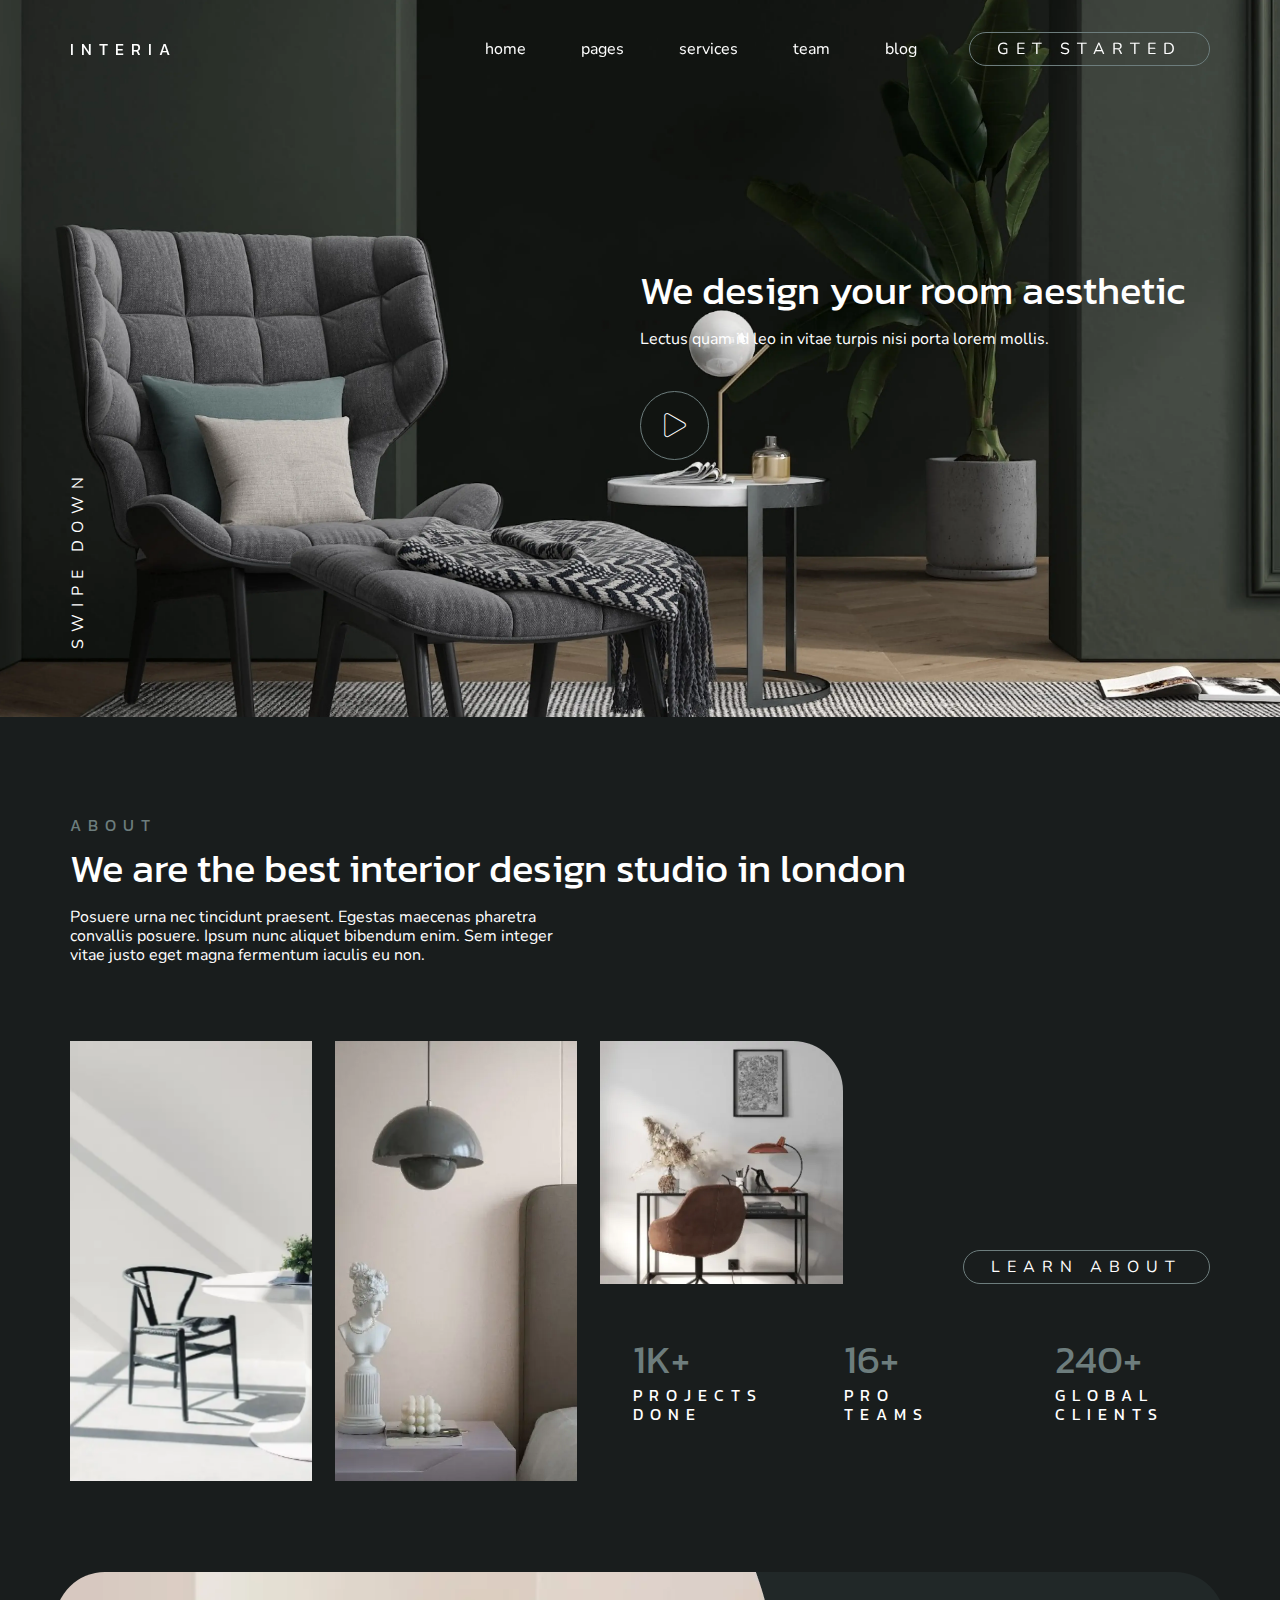
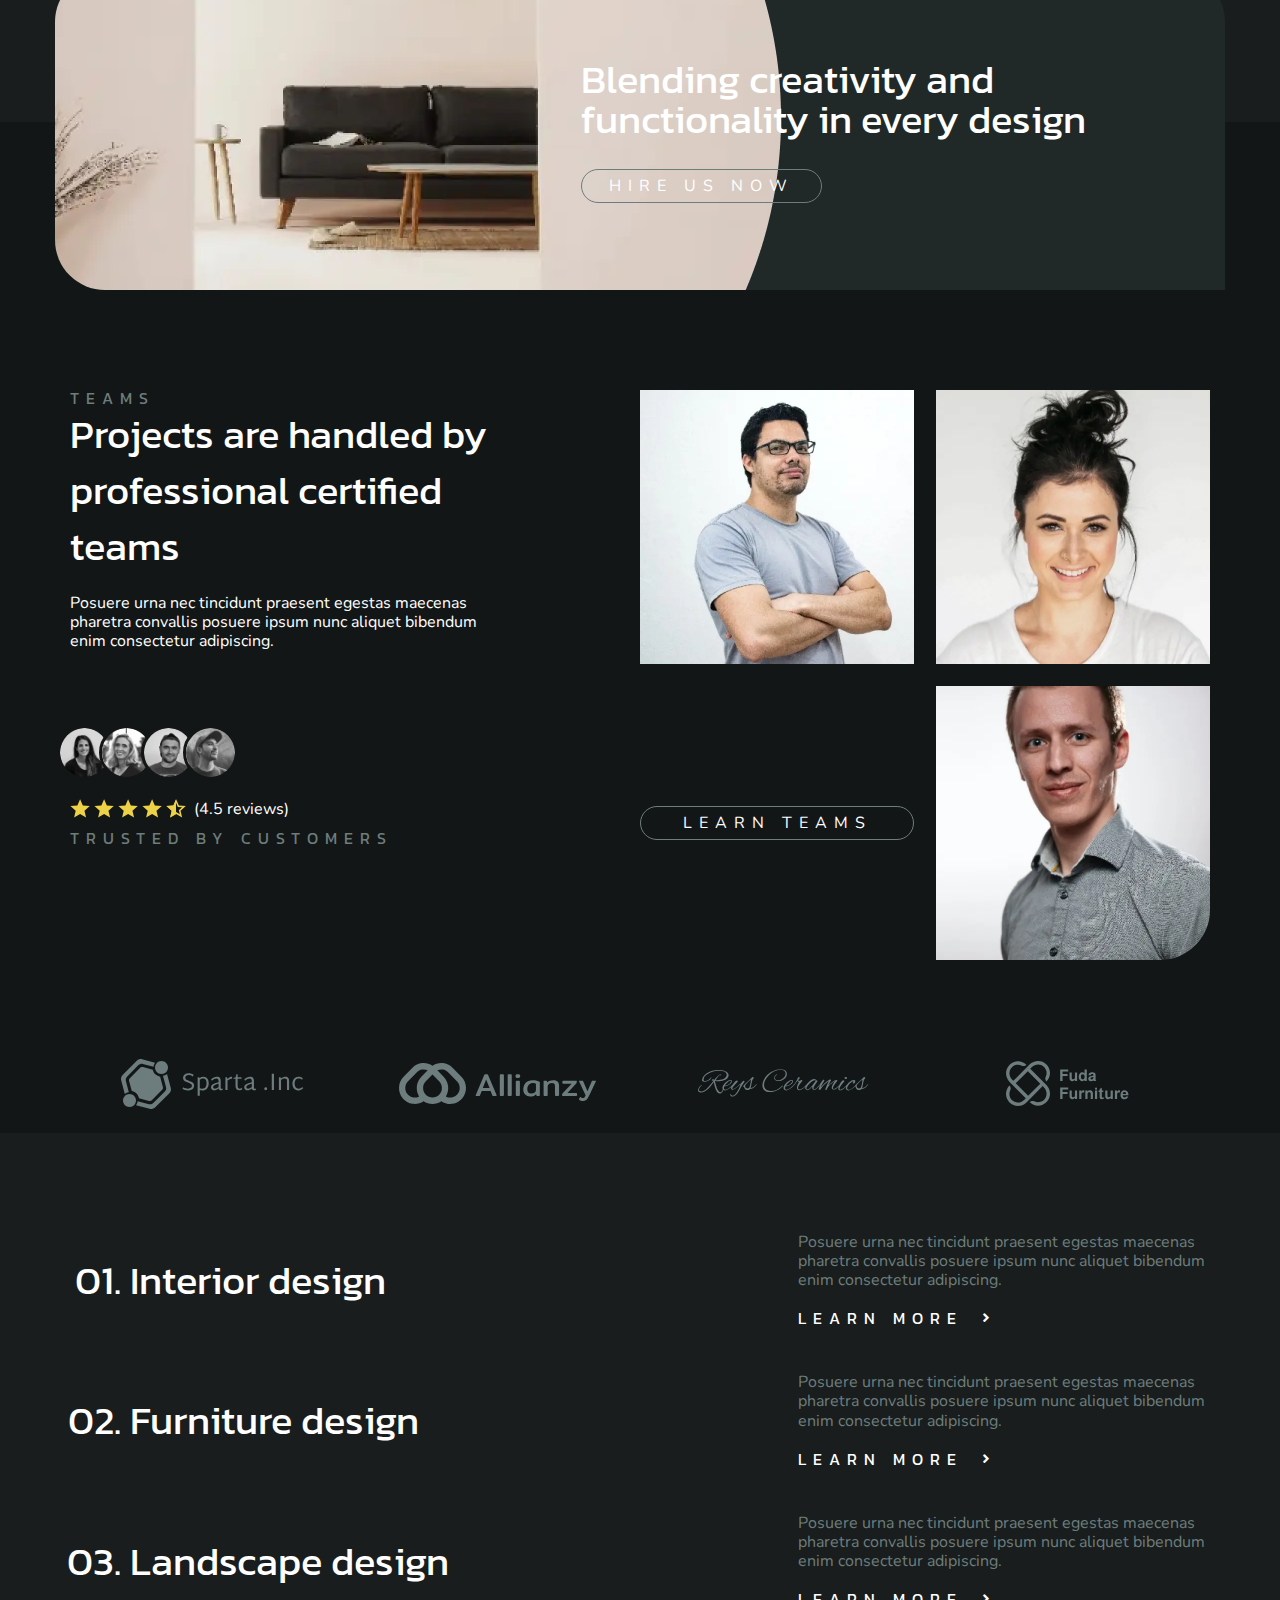
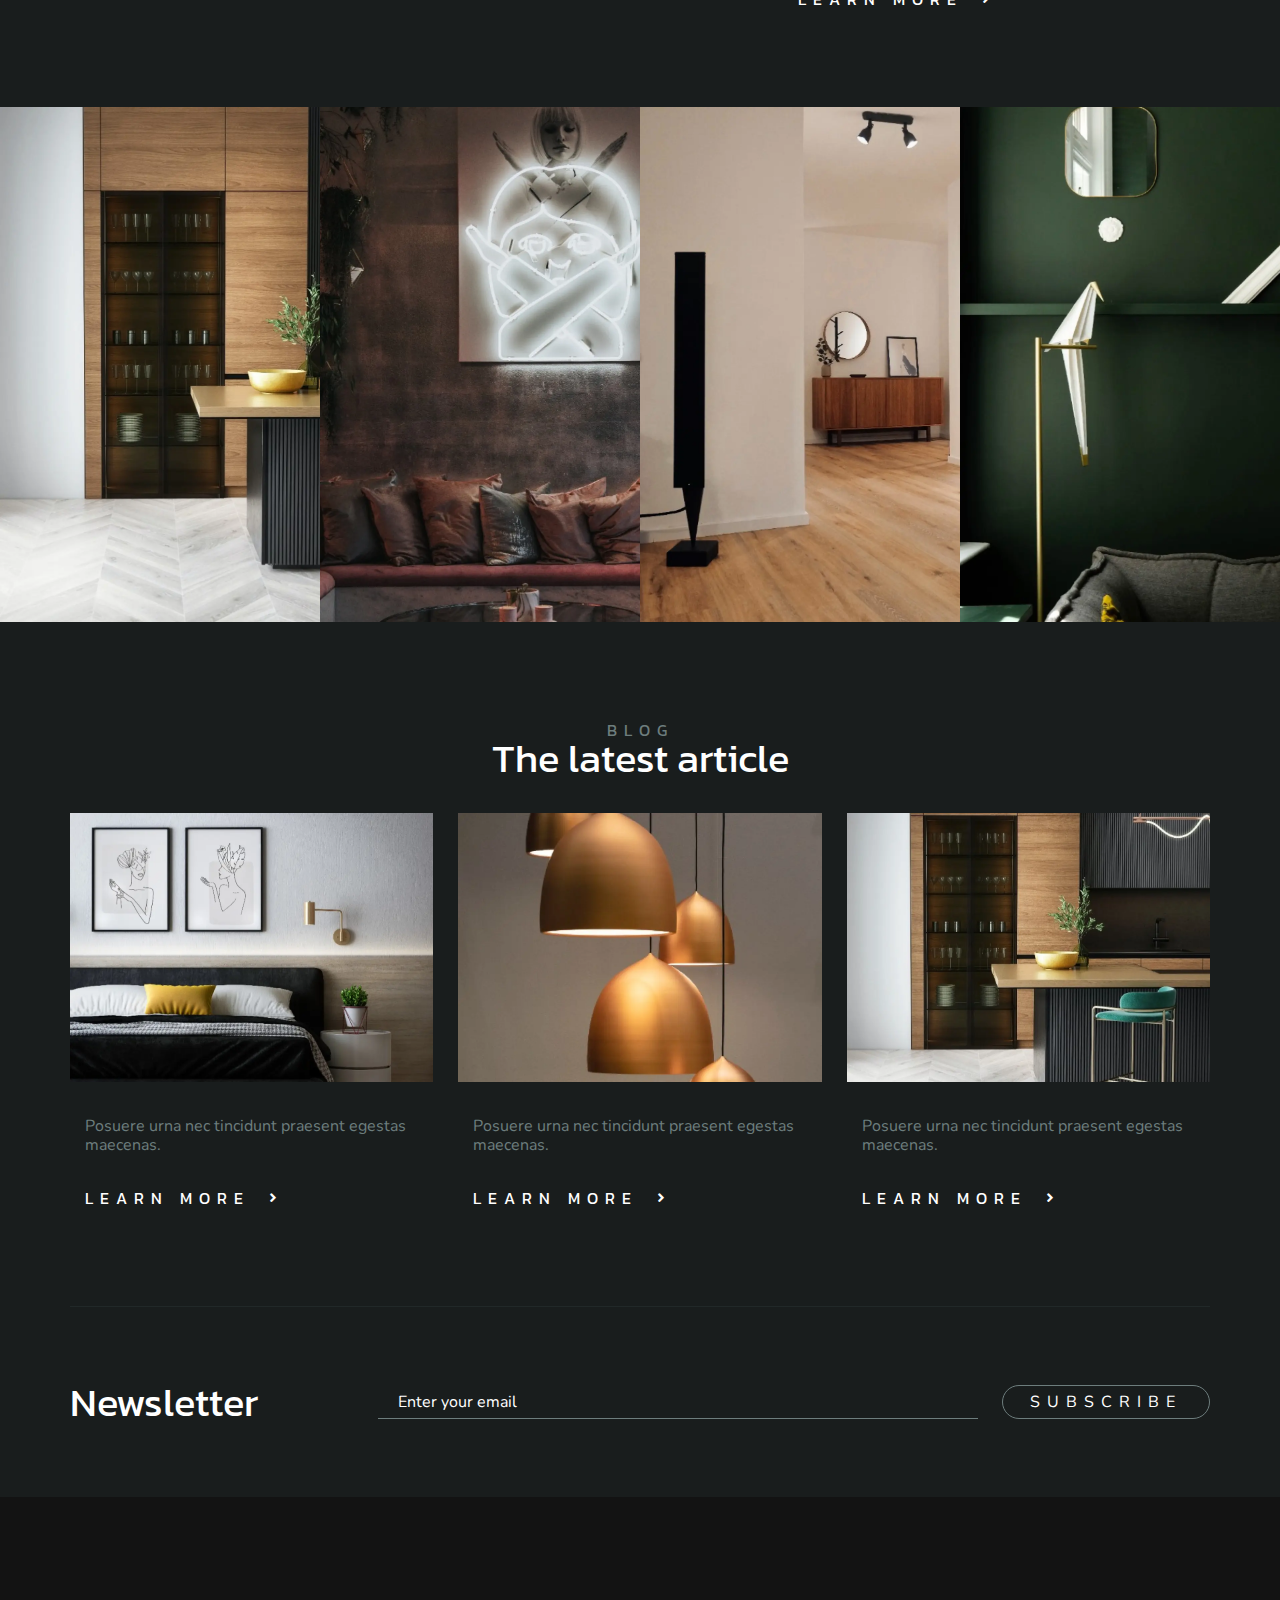
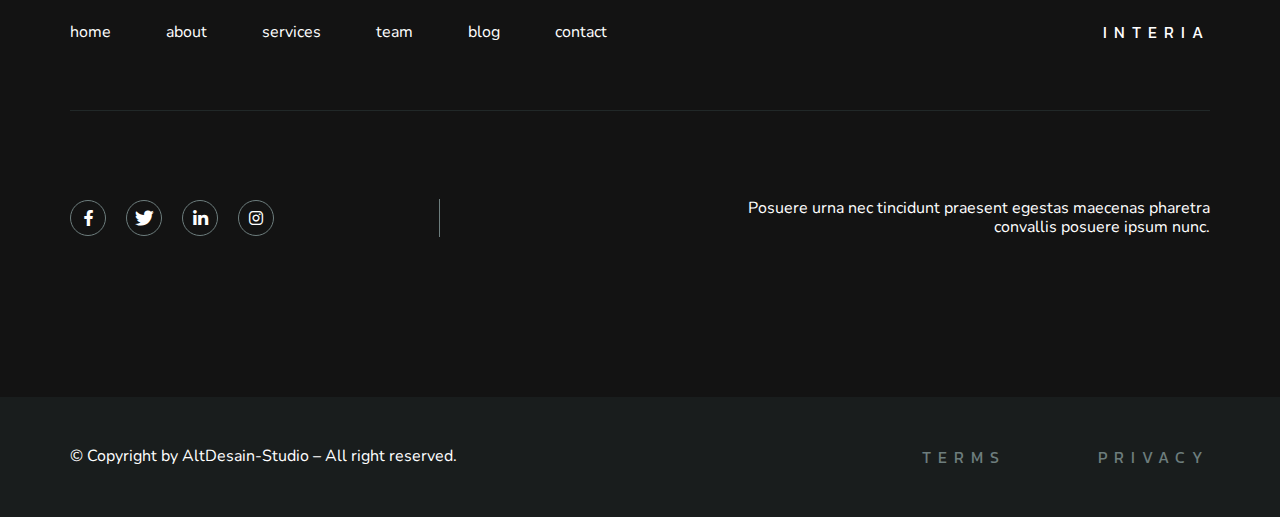
==== commit d4bf548f: "Add files via upload" ====
--- a/home.html
+++ b/home.html
@@ -6,7 +6,7 @@
 	<meta charset="UTF-8">
 	<meta name="format-detection" content="telephone=no">
 	<!-- <style>body{opacity: 0;}</style> -->
-	<link rel="stylesheet" href="css/style.min.css?_v=20240331005038">
+	<link rel="stylesheet" href="css/style.min.css?_v=20240403221658">
 	<link rel="shortcut icon" href="favicon.ico">
 	<!-- <meta name="robots" content="noindex, nofollow"> -->
 	<meta name="viewport" content="width=device-width, initial-scale=1.0">
@@ -96,11 +96,13 @@
 									<h6 class="counters__label">PROJECTS DONE</h6>
 								</div>
 								<div class="counters__item">
-									<h5 data-digits-counter class="counters__num">20</h5>
+									<h5 data-digits-counter class="counters__num">20
+									</h5>
 									<h6 class="counters__label">PRO TEAMS</h6>
 								</div>
 								<div class="counters__item">
-									<h5 data-digits-counter class="counters__num">300</h5>
+									<h5 data-digits-counter class="counters__num">300
+									</h5>
 									<h6 class="counters__label">GLOBAL CLIENTS</h6>
 								</div>
 							</div>
@@ -386,7 +388,7 @@
 			</div>
 		</footer>
 	</div>
-	<script src="js/app.min.js?_v=20240331005038"></script>
+	<script src="js/app.min.js?_v=20240403221658"></script>
 </body>
 
 </html>--- a/css/style.min.css
+++ b/css/style.min.css
@@ -1 +1 @@
-@charset "UTF-8";@import url(https://fonts.googleapis.com/css?family=Kanit:regular&display=swap);@import url(https://fonts.googleapis.com/css?family=Nunito:regular&display=swap);@font-face{font-family:icons;font-display:swap;src:url(../fonts/icons.woff2) format("woff2"),url(../fonts/icons.woff) format("woff");font-weight:400;font-style:normal}[class*=_icon-]:before{font-family:icons;font-style:normal;font-weight:400;font-variant:normal;text-transform:none;line-height:1;-webkit-font-smoothing:antialiased;-moz-osx-font-smoothing:grayscale}[class*=_icon-]:before{display:block}._icon-s-instagram:before{content:"\e900"}._icon-s-linkedin:before{content:"\e901"}._icon-s-twitter:before{content:"\e902"}._icon-s-facebook:before{content:"\e903"}._icon-a-right:before{content:"\e904"}._icon-star-past:before{content:"\e905"}._icon-star:before{content:"\e906"}._icon-play:before{content:"\e907"}*{padding:0;margin:0;border:0}*,*::after,*::before{box-sizing:border-box}*::after,*::before{display:inline-block}body,html{height:100%;min-width:320px}body{color:#fff;line-height:1;font-family:Nunito;font-size:1rem;-ms-text-size-adjust:100%;-moz-text-size-adjust:100%;-webkit-text-size-adjust:100%;-webkit-font-smoothing:antialiased;-moz-osx-font-smoothing:grayscale}button,input,textarea{font-family:Nunito;font-size:inherit;line-height:inherit;color:inherit;background-color:transparent}input,textarea{width:100%}button,option,select{cursor:pointer}a{display:inline-block;color:inherit;text-decoration:none}ul li{list-style:none}img{vertical-align:top}h1,h2,h3,h4,h5,h6{font-weight:inherit;font-size:inherit}.lock body{overflow:hidden;touch-action:none;-ms-scroll-chaining:none;overscroll-behavior:none}.wrapper{min-height:100%;display:flex;flex-direction:column;overflow:hidden}@supports (overflow:clip){.wrapper{overflow:clip}}.wrapper > main{flex:1 1 auto}.wrapper > *{min-width:0}[class*=__container]{max-width:73.125rem;margin:0 auto;padding:0 .9375rem}input[type=email],input[type=tel],input[type=text],textarea{-webkit-appearance:none;appearance:none}.input{border-radius:0!important;width:100%;display:block;padding:0 20px;border-bottom:1px solid #6d7d7d;caret-color:inherit}.input::-webkit-input-placeholder{color:#fff}.input:-ms-input-placeholder{color:#fff}.input::-ms-input-placeholder{color:#fff}.input::placeholder{color:#fff}.input[placeholder]:not([data-placeholder-nohiden])::-webkit-input-placeholder{-webkit-transition:opacity .3s;transition:opacity .3s}.input[placeholder]:not([data-placeholder-nohiden]):-ms-input-placeholder{-ms-transition:opacity .3s;transition:opacity .3s}.input[placeholder]:not([data-placeholder-nohiden])::-ms-input-placeholder{-ms-transition:opacity .3s;transition:opacity .3s}.input[placeholder]:not([data-placeholder-nohiden])::placeholder{transition:opacity .3s}.input[placeholder]:not([data-placeholder-nohiden]):focus::-webkit-input-placeholder{opacity:0}.input[placeholder]:not([data-placeholder-nohiden]):focus:-ms-input-placeholder{opacity:0}.input[placeholder]:not([data-placeholder-nohiden]):focus::-ms-input-placeholder{opacity:0}.input[placeholder]:not([data-placeholder-nohiden]):focus::placeholder{opacity:0}textarea.input{resize:none;padding:0 0}.rating{display:inline-block}.rating__items{display:inline-flex;align-items:flex-start;gap:.25rem}.rating__item{flex:0 0 1.25rem;width:1.25rem;height:1.25rem;position:relative;background:url([data-uri]) 0 0/1.25rem no-repeat;transition:all .3s}.rating__item--active{background:url([data-uri]) 0 0/1.25rem no-repeat}.rating__item span{position:absolute;top:0;left:0;width:0%;height:1.25rem;background:url([data-uri]) 0 0/1.25rem no-repeat}.rating__item:not(:last-child)::after{content:"";position:absolute;right:0;top:0;height:100%;width:.25rem;-webkit-transform:translateX(100%);transform:translateX(100%)}[data-rating=set] .rating__item:not(:last-child)::after{cursor:pointer}.rating__input{width:100%;height:100%;opacity:0;display:block}[data-rating=set] .rating__input{cursor:pointer}.menu{flex-grow:1}.menu__list{display:flex;align-items:center;flex-wrap:wrap;row-gap:.9375rem;justify-content:flex-end}.menu__link{text-decoration:underline;text-decoration-color:transparent;transition:all .3s ease-in-out}.icon-menu{display:none}.ibg{width:100%;height:100%;-o-object-fit:cover;object-fit:cover}.ibg--top{-o-object-position:top;object-position:top}.ibg--bottom{-o-object-position:bottom;object-position:bottom}.ibg--left{-o-object-position:left;object-position:left}.ibg--right{-o-object-position:right;object-position:right}.ibg--contain{-o-object-fit:contain;object-fit:contain}.label{font-family:Kanit,sans-serif;color:#6d7d7d;letter-spacing:.4375rem;text-transform:uppercase}.label--margin:not(:last-child){margin-bottom:.9375rem}.title{font-family:Kanit,sans-serif;font-size:2.5rem}.title--margin:not(:last-child){margin-bottom:1.25rem}.text{line-height:1.2}.text--margin:not(:last-child){margin-bottom:1.25rem}.text p:not(:last-child){margin-bottom:.625rem}.button{padding:.5rem 1.6875rem;letter-spacing:.4375rem;text-align:center;border:.0625rem solid #6d7d7d;border-radius:6.25rem;text-transform:uppercase;background-color:transparent;transition:all .3s ease-in-out}.button--w-269{max-width:16.8125rem}.button--margin:not(:last-child){margin-bottom:1.5625rem}.header{position:fixed;top:0;left:0;width:100%;z-index:50;padding-bottom:1.25rem}.header._header-scroll{transition:all .3s ease-in-out;background-color:rgba(0,0,0,.8)}.header__container{padding-top:2rem;display:flex;align-items:center}.header__container > .button{flex-shrink:0}.logo{flex-shrink:0;font-family:Kanit,sans-serif;letter-spacing:.4375rem;position:relative;z-index:2}.footer{background-color:#131313}.menu-footer{display:flex;-webkit-column-gap:1.25rem;-moz-column-gap:1.25rem;column-gap:1.25rem;border-bottom:.0625rem solid #212828}.menu-footer__list{flex-grow:1;display:flex;align-items:center;flex-wrap:wrap;row-gap:.9375rem}.menu-footer__link{text-decoration:underline;text-decoration-color:transparent;transition:all .3s ease-in-out}.menu-footer__label{color:#fff}.body-footer{display:flex;justify-content:space-between;-webkit-column-gap:1.25rem;-moz-column-gap:1.25rem;column-gap:1.25rem}.body-footer__social{display:flex;align-items:center;gap:1.25rem}.body-footer__link-social{width:2.25rem;height:2.25rem;border-radius:50%;border:.0625rem solid #6d7d7d;display:flex;justify-content:center;align-items:center;transition:all .3s ease-in-out}.bottom-footer{background-color:#191d1d}.bottom-footer__container{display:flex;align-items:center;justify-content:space-between;-webkit-column-gap:1.25rem;-moz-column-gap:1.25rem;column-gap:1.25rem}.bottom-footer__copy{line-height:1.2}.bottom-footer__list{display:flex;align-items:center;flex-wrap:wrap;row-gap:.625rem}.bottom-footer__link{transition:all .3s ease-in-out}.about{background-color:#191d1d}.about__inner{display:flex;-webkit-column-gap:1.4375rem;-moz-column-gap:1.4375rem;column-gap:1.4375rem}.body-about__gallery{display:flex;gap:1.4375rem}.body-about__image{width:100%}.body-about__image img{width:100%;aspect-ratio:243/442;-o-object-fit:cover;object-fit:cover}.block-about__more-info{display:flex;gap:1.4375rem}.block-about__more-info:not(:last-child){margin-bottom:3.3125rem}.block-about__image{width:100%}.block-about__image img{aspect-ratio:1/1;-o-object-fit:cover;object-fit:cover;width:100%;border-radius:0 var(--border-tr) 0 0}.block-about__button{flex-shrink:0}.counters{display:flex;justify-content:space-around;-webkit-column-gap:1.4375rem;-moz-column-gap:1.4375rem;column-gap:1.4375rem}.counters__item{flex:1 1 7.6875rem;max-width:7.6875rem;display:flex;flex-direction:column;row-gap:.3125rem}.counters__num{font-family:Kanit,sans-serif;font-size:2.5rem;color:#6d7d7d;line-height:1.1;position:relative}.counters__num::after{content:"+"}.counters__num--one::after{content:"K+"}.counters__label{font-family:Kanit,sans-serif;letter-spacing:.4375rem;line-height:1.2}.info-ben{position:relative;z-index:2}.no-webp .info-ben__container{background:#212828 url(../img/blending.png) center left no-repeat}.info-ben__container{border-radius:var(--border-tl) var(--border-tr) 0 var(--border-bl);overflow:hidden;display:flex;align-items:center;justify-content:flex-end;min-height:19.875rem}.info-ben__container > .head-content{position:relative;z-index:2}.info-ben__container > .head-content .title--margin:not(:last-child){margin-bottom:1.875rem}.teams{margin-top:-10.5rem;padding-top:16.75rem;background-color:#131616}.teams__inner{display:flex;-webkit-column-gap:1.375rem;-moz-column-gap:1.375rem;column-gap:1.375rem}.teams__title{line-height:1.4}.teams__gallery{display:flex;flex-direction:column;gap:1.375rem}.teams__images{display:flex;gap:1.375rem}.teams__image img{aspect-ratio:1/1;-o-object-fit:cover;object-fit:cover;width:100%}.teams__image--br img{border-radius:0 0 var(--border-br) 0}.teams__more-images{display:flex;align-items:center;row-gap:1.875rem}.teams__button{flex-shrink:0}.teams__logo{display:flex;align-items:center;justify-content:space-around;flex-wrap:wrap;row-gap:1.375rem}.reviews__icon{display:flex}.reviews__icon:not(:last-child){margin-bottom:1.1875rem}.reviews__icon img{aspect-ratio:1/1;-o-object-fit:cover;object-fit:cover;border:.1875rem solid #131616;border-radius:50%;flex:0 1 3.4375rem;max-width:3.4375rem}.reviews__icon img:not(:first-child){margin-left:-.8125rem}.reviews__description{font-family:Kanit,sans-serif;color:#6d7d7d;letter-spacing:.4375rem}.rating_set{display:flex;align-items:center;flex-direction:row-reverse;justify-content:flex-end;-webkit-column-gap:.5rem;-moz-column-gap:.5rem;column-gap:.5rem}.rating_set:not(:last-child){margin-bottom:.6875rem}.rating__active{border:.1875rem dotted red}.summary{background-color:#191d1d}.summary__item{margin-left:3.75rem;list-style:decimal-leading-zero}.summary__item:not(:last-child){margin-bottom:2.9375rem}.summary__inner-item{display:flex;-webkit-column-gap:1.875rem;-moz-column-gap:1.875rem;column-gap:1.875rem}.summary__text{font-family:Nunito;font-size:1rem;letter-spacing:1.2;color:#6d7d7d}.summary__link{font-size:1rem;letter-spacing:.4375rem;display:flex;flex-direction:row-reverse;justify-content:flex-end;align-items:center;-webkit-column-gap:1.25rem;-moz-column-gap:1.25rem;column-gap:1.25rem}.summary__link::before{font-size:.625rem;transition:all .3s ease-in-out}.slider-page{background-color:#191d1d}.slider-page__slide img{aspect-ratio:480/515;-o-object-fit:cover;object-fit:cover;max-width:30rem}.blog{background-color:#191d1d}.blog__container > .head-content{text-align:center}.blog__container > .head-content:not(:last-child){margin-bottom:2.1875rem}.item-blog{display:flex;-webkit-column-gap:1.5625rem;-moz-column-gap:1.5625rem;column-gap:1.5625rem;border-bottom:.0625rem solid #212828}.item-blog__item{flex:1 1 33.333%}.item-blog__image:not(:last-child){margin-bottom:2.1875rem}.item-blog__image img{aspect-ratio:363/268;-o-object-fit:cover;object-fit:cover;width:100%}.item-blog__body{margin-left:.9375rem}.item-blog__text{color:#6d7d7d}.item-blog__text:not(:last-child){margin-bottom:2.1875rem}.item-blog__link{font-family:Kanit,sans-serif;letter-spacing:.4375rem;display:flex;flex-direction:row-reverse;align-items:center;-webkit-column-gap:1.25rem;-moz-column-gap:1.25rem;column-gap:1.25rem;justify-content:flex-end}.item-blog__link:not(:last-child){margin-bottom:2.1875rem}.item-blog__link::before{font-size:.625rem}.form-blog{display:flex}.form-blog__body{flex-grow:1;display:flex;gap:1.5rem}.form-blog__input{flex-grow:1}.no-webp .hero{background:url(../img/hero-bg.jpg) center center/cover no-repeat}.hero{padding-bottom:4.25rem;min-height:43.0625rem}.hero__container{display:flex;justify-content:space-between;-webkit-column-gap:1.25rem;-moz-column-gap:1.25rem;column-gap:1.25rem}.hero__container > .head-content .text--margin:not(:last-child){margin-bottom:2.625rem}.hero__container > .head-content .head-content__play{width:4.3125rem;height:4.3125rem;border-radius:50%;display:flex;justify-content:center;align-items:center;border:.0625rem solid #6d7d7d;transition:all .3s ease-in-out}.hero__container > .head-content .head-content__play::before{font-size:1.5625rem;transition:all .3s ease-in-out}.hero__swipe-down{display:inline-block;letter-spacing:.4375rem;-webkit-transform:rotate(-180deg);transform:rotate(-180deg);-webkit-writing-mode:vertical-rl;-ms-writing-mode:tb-rl;writing-mode:vertical-rl}.swiper{overflow:hidden}.swiper-initialized{touch-action:pan-y}.swiper-wrapper{width:100%;height:100%;box-sizing:content-box;display:flex;position:relative}.swiper-vertical .swiper-wrapper{flex-direction:column}.swiper-autoheight .swiper-wrapper{align-items:flex-start}.swiper-initialized .swiper-slide{flex-shrink:0}.swiper-android .swiper-slide,.swiper-android .swiper-wrapper{-webkit-transform:translate3d(0,0,0);transform:translate3d(0,0,0)}.swiper-button-lock{display:none!important}@media (min-width:23.4375em){.info-ben__container{background-size:contain}}@media (min-width:29.99875em){.block-about__button{align-self:flex-end}.info-ben__container > .head-content{max-width:32.5rem}}@media (min-width:47.99875em){.menu-footer{align-items:center}.body-footer__social{padding-right:10.3125rem;border-right:.0625rem solid #6d7d7d}.body-footer__text{max-width:29.9375rem;text-align:right}.about__container > .head-content .text{max-width:32.0625rem}.block-about__image img{border-radius:0 3.125rem 0 0}.teams__content{flex:1 1 50%}.teams__text{max-width:27.5rem}.teams__gallery{flex:1 1 50%}.teams__image{max-width:17.125rem}.hero__container > .head-content{flex-basis:35.625rem}}@media (min-width:47.99875em) and (min-width:73.125em){.body-footer__social{padding-right:10.3125rem}}@media (min-width:47.9375em){.block-about__image img{--border-tr:3.125rem}.teams__image--br img{--border-br:3.125rem}}@media (min-width:61.99875em){.body-about{flex:0 1 31.6875rem;max-width:31.6875rem}.block-about{flex:1 1 38.125rem;max-width:38.125rem}.block-about__image img{max-width:15.1875rem}.info-ben{margin-top:calc(var(--mt)/ 2)}.summary__inner-item{align-items:center}.summary__title{flex-grow:1}.summary__body{flex:0 1 25.75rem}.form-blog{align-items:center}}@media (min-width:61.99875em) and (min-width:73.125em){.info-ben{--mt:-19.875rem}}@media (min-width:61.9375em){.info-ben__container{--border-tl:3.125rem}.info-ben__container{--border-tr:3.125rem}.info-ben__container{--border-bl:3.125rem}}@media (min-width:73.125em){.menu__list{-webkit-column-gap:3.4375rem;-moz-column-gap:3.4375rem;column-gap:3.4375rem}.header__container{-webkit-column-gap:3.25rem;-moz-column-gap:3.25rem;column-gap:3.25rem}.footer{padding-top:7.9375rem}.menu-footer{padding-bottom:4.375rem}.menu-footer:not(:last-child){margin-bottom:5.5rem}.menu-footer__list{-webkit-column-gap:3.4375rem;-moz-column-gap:3.4375rem;column-gap:3.4375rem}.body-footer{padding-bottom:10rem}.bottom-footer__container{padding-top:3.125rem}.bottom-footer__container{padding-bottom:3.125rem}.bottom-footer__list{-webkit-column-gap:5.75rem;-moz-column-gap:5.75rem;column-gap:5.75rem}.page__about{padding-top:6.25rem}.page__about{padding-bottom:15.625rem}.page__summary{padding-top:6.25rem}.page__summary{padding-bottom:6.25rem}.page__blog{padding-top:6.25rem}.page__blog{padding-bottom:4.6875rem}.about__container > .head-content{margin-bottom:4.6875rem}.info-ben__container{-webkit-column-gap:9.1875rem;-moz-column-gap:9.1875rem;column-gap:9.1875rem}.info-ben__container > .head-content{margin-right:6.8125rem}.teams__inner:not(:last-child){margin-bottom:4.6875rem}.teams__text.text--margin{margin-bottom:4.625rem}.teams__more-images{-webkit-column-gap:3.3125rem;-moz-column-gap:3.3125rem;column-gap:3.3125rem}.summary__title{font-size:2.5rem}.item-blog{padding-bottom:6.25rem}.item-blog:not(:last-child){margin-bottom:4.6875rem}.form-blog{-webkit-column-gap:7.5rem;-moz-column-gap:7.5rem;column-gap:7.5rem}.hero{padding-top:16.875rem}.hero__swipe-down{padding-bottom:12.5rem}}@media (min-width:62em){.teams{padding-top:16.75rem}}@media (max-width:62em){.form-blog{-webkit-column-gap:1.25rem;-moz-column-gap:1.25rem;column-gap:1.25rem}}@media (max-width:48em){.hero{padding-top:7.5rem}.hero__swipe-down{padding-bottom:.0000000625rem}}@media (max-width:30em){.block-about__image img{--border-tr:0.0000000625rem}.teams{padding-top:13.75rem}.teams__inner:not(:last-child){margin-bottom:1.875rem}.teams__image--br img{--border-br:0.0000000625rem}}@media (max-width:20em){.footer{padding-top:1.25rem}.menu-footer{padding-bottom:1.5625rem}.menu-footer:not(:last-child){margin-bottom:2.1875rem}.body-footer{padding-bottom:2.5rem}.bottom-footer__container{padding-top:1.25rem}.bottom-footer__container{padding-bottom:1.25rem}.page__about{padding-top:2.5rem}.page__about{padding-bottom:2.5rem}.page__summary{padding-top:2.5rem}.page__summary{padding-bottom:2.5rem}.page__blog{padding-top:2.5rem}.page__blog{padding-bottom:2.5rem}.about__container > .head-content{margin-bottom:2.5rem}.info-ben__container{-webkit-column-gap:1.25rem;-moz-column-gap:1.25rem;column-gap:1.25rem}.teams__text.text--margin{margin-bottom:1.875rem}.summary__title{font-size:1.75rem}.item-blog{padding-bottom:2.5rem}.item-blog:not(:last-child){margin-bottom:1.5625rem}}@media (max-width:61.99875em){.about__inner{flex-direction:column;row-gap:1.4375rem}.teams__more-images{flex-direction:column-reverse}.summary__inner-item{flex-direction:column;row-gap:1.875rem}.form-blog{flex-direction:column;row-gap:1.875rem}}@media (max-width:61.9375em){.teams__more-images{-webkit-column-gap:1.375rem;-moz-column-gap:1.375rem;column-gap:1.375rem}}@media (max-width:47.99875em){.menu__body{position:fixed;width:100%;height:100%;left:-100%;top:0;overflow:auto;padding:6.25rem .9375rem .9375rem 1.875rem;transition:left .3s;background-color:rgba(0,0,0,.8)}.menu__body::before{content:"";position:fixed;width:100%;height:4.375rem;left:-100%;top:0;transition:left .3s;z-index:2}.menu-open .menu__body{left:0}.menu-open .menu__body::before{left:0}.menu__list{flex-direction:column;row-gap:1.75rem;align-items:flex-end}.menu__link{font-size:2rem;text-transform:uppercase}.icon-menu{display:block;position:relative;width:1.875rem;height:1.125rem;z-index:5}.icon-menu span,.icon-menu::after,.icon-menu::before{content:"";transition:all .3s ease 0s;right:0;position:absolute;width:100%;height:.125rem;background-color:#fff}.icon-menu::before{top:0}.icon-menu::after{bottom:0}.icon-menu span{top:calc(50% - .0625rem)}.menu-open .icon-menu span{width:0}.menu-open .icon-menu::before{top:calc(50% - .0625rem);-webkit-transform:rotate(-45deg);transform:rotate(-45deg)}.menu-open .icon-menu::after{bottom:calc(50% - .0625rem);-webkit-transform:rotate(45deg);transform:rotate(45deg)}.menu-footer{flex-direction:column-reverse;row-gap:1.25rem}.body-footer{flex-direction:column;row-gap:1.875rem}.bottom-footer__container{flex-direction:column-reverse;row-gap:1.875rem}.counters{justify-content:space-between;flex-wrap:wrap;row-gap:1.4375rem}.info-ben__container{position:relative}.info-ben__container::before{content:"";position:absolute;top:0;left:0;width:100%;height:100%;background-color:rgba(0,0,0,.3)}.teams__inner{flex-direction:column;row-gap:1.875rem}.summary__item{margin-left:4.6875rem}.item-blog{flex-wrap:wrap;row-gap:2.5rem}.item-blog__item{flex:1 1 50%}.item-blog__image:not(:last-child){margin-bottom:1.25rem}.item-blog__text:not(:last-child){margin-bottom:1.25rem}.item-blog__link:not(:last-child){margin-bottom:1.25rem}.hero__container{flex-direction:column-reverse;row-gap:3.125rem}}@media (max-width:47.9375em){.menu__list{-webkit-column-gap:1.25rem;-moz-column-gap:1.25rem;column-gap:1.25rem}.header__container{-webkit-column-gap:1.5625rem;-moz-column-gap:1.5625rem;column-gap:1.5625rem}.menu-footer__list{-webkit-column-gap:1.25rem;-moz-column-gap:1.25rem;column-gap:1.25rem}.bottom-footer__list{-webkit-column-gap:1.875rem;-moz-column-gap:1.875rem;column-gap:1.875rem}.info-ben__container{--border-tl:0.0000000625rem}.info-ben__container{--border-tr:0.0000000625rem}.info-ben__container{--border-bl:0.0000000625rem}.info-ben__container > .head-content{margin-right:.0000000625rem}}@media (any-hover:hover) and (max-width:47.99875em){.menu__link:hover{-webkit-transform:translateX(-.3125rem);transform:translateX(-.3125rem)}.button:hover{background-color:rgba(255,255,255,.2)}}@media (max-width:47.99875em) and (any-hover:none){.icon-menu{cursor:default}}@media (max-width:29.99875em){.menu__body{display:flex;flex-direction:column;align-items:flex-end}.menu__list:not(:last-child){margin-bottom:2.5rem}.footer{text-align:center}.menu-footer__list{justify-content:center}.body-footer__social{justify-content:center}.bottom-footer__copy{text-align:center}.body-about__gallery{flex-direction:column}.block-about__more-info{flex-direction:column}.block-about__button{max-width:100%}.teams__images{flex-direction:column}.teams__button{align-self:stretch;max-width:100%}.form-blog__body{flex-direction:column}}@media (max-width:23.43625em){.info-ben__container > .head-content{text-align:center}}@media (min-width:47.9375em) and (max-width:73.125em){@supports ((-moz-column-gap:clamp(1.25rem ,-2.9133064516rem + 8.6848635236vw ,3.4375rem)) or (column-gap:clamp(1.25rem ,-2.9133064516rem + 8.6848635236vw ,3.4375rem))){.menu__list{-webkit-column-gap:clamp(1.25rem ,-2.9133064516rem + 8.6848635236vw ,3.4375rem);-moz-column-gap:clamp(1.25rem ,-2.9133064516rem + 8.6848635236vw ,3.4375rem);column-gap:clamp(1.25rem ,-2.9133064516rem + 8.6848635236vw ,3.4375rem)}}@supports not ((-moz-column-gap:clamp(1.25rem ,-2.9133064516rem + 8.6848635236vw ,3.4375rem)) or (column-gap:clamp(1.25rem ,-2.9133064516rem + 8.6848635236vw ,3.4375rem))){.menu__list{-webkit-column-gap:calc(1.25rem + 2.1875 * (100vw - 47.9375rem)/ 25.1875);-moz-column-gap:calc(1.25rem + 2.1875 * (100vw - 47.9375rem)/ 25.1875);column-gap:calc(1.25rem + 2.1875 * (100vw - 47.9375rem)/ 25.1875)}}@supports ((-moz-column-gap:clamp(1.5625rem ,-1.6491935484rem + 6.699751861vw ,3.25rem)) or (column-gap:clamp(1.5625rem ,-1.6491935484rem + 6.699751861vw ,3.25rem))){.header__container{-webkit-column-gap:clamp(1.5625rem ,-1.6491935484rem + 6.699751861vw ,3.25rem);-moz-column-gap:clamp(1.5625rem ,-1.6491935484rem + 6.699751861vw ,3.25rem);column-gap:clamp(1.5625rem ,-1.6491935484rem + 6.699751861vw ,3.25rem)}}@supports not ((-moz-column-gap:clamp(1.5625rem ,-1.6491935484rem + 6.699751861vw ,3.25rem)) or (column-gap:clamp(1.5625rem ,-1.6491935484rem + 6.699751861vw ,3.25rem))){.header__container{-webkit-column-gap:calc(1.5625rem + 1.6875 * (100vw - 47.9375rem)/ 25.1875);-moz-column-gap:calc(1.5625rem + 1.6875 * (100vw - 47.9375rem)/ 25.1875);column-gap:calc(1.5625rem + 1.6875 * (100vw - 47.9375rem)/ 25.1875)}}@supports ((-moz-column-gap:clamp(1.25rem ,-2.9133064516rem + 8.6848635236vw ,3.4375rem)) or (column-gap:clamp(1.25rem ,-2.9133064516rem + 8.6848635236vw ,3.4375rem))){.menu-footer__list{-webkit-column-gap:clamp(1.25rem ,-2.9133064516rem + 8.6848635236vw ,3.4375rem);-moz-column-gap:clamp(1.25rem ,-2.9133064516rem + 8.6848635236vw ,3.4375rem);column-gap:clamp(1.25rem ,-2.9133064516rem + 8.6848635236vw ,3.4375rem)}}@supports not ((-moz-column-gap:clamp(1.25rem ,-2.9133064516rem + 8.6848635236vw ,3.4375rem)) or (column-gap:clamp(1.25rem ,-2.9133064516rem + 8.6848635236vw ,3.4375rem))){.menu-footer__list{-webkit-column-gap:calc(1.25rem + 2.1875 * (100vw - 47.9375rem)/ 25.1875);-moz-column-gap:calc(1.25rem + 2.1875 * (100vw - 47.9375rem)/ 25.1875);column-gap:calc(1.25rem + 2.1875 * (100vw - 47.9375rem)/ 25.1875)}}@supports ((-moz-column-gap:clamp(1.875rem ,-5.5rem + 15.3846153846vw ,5.75rem)) or (column-gap:clamp(1.875rem ,-5.5rem + 15.3846153846vw ,5.75rem))){.bottom-footer__list{-webkit-column-gap:clamp(1.875rem ,-5.5rem + 15.3846153846vw ,5.75rem);-moz-column-gap:clamp(1.875rem ,-5.5rem + 15.3846153846vw ,5.75rem);column-gap:clamp(1.875rem ,-5.5rem + 15.3846153846vw ,5.75rem)}}@supports not ((-moz-column-gap:clamp(1.875rem ,-5.5rem + 15.3846153846vw ,5.75rem)) or (column-gap:clamp(1.875rem ,-5.5rem + 15.3846153846vw ,5.75rem))){.bottom-footer__list{-webkit-column-gap:calc(1.875rem + 3.875 * (100vw - 47.9375rem)/ 25.1875);-moz-column-gap:calc(1.875rem + 3.875 * (100vw - 47.9375rem)/ 25.1875);column-gap:calc(1.875rem + 3.875 * (100vw - 47.9375rem)/ 25.1875)}}@supports (margin-right:clamp(0.0000000625rem ,-12.965725625rem + 27.0471461538vw ,6.8125rem)){.info-ben__container > .head-content{margin-right:clamp(.0000000625rem ,-12.965725625rem + 27.0471461538vw ,6.8125rem)}}@supports not (margin-right:clamp(0.0000000625rem ,-12.965725625rem + 27.0471461538vw ,6.8125rem)){.info-ben__container > .head-content{margin-right:calc(.0000000625rem + 6.8124999375 * (100vw - 47.9375rem)/ 25.1875)}}}@media (min-width:20em) and (max-width:73.125em){@supports (padding-top:clamp(1.25rem ,-1.2676470588rem + 12.5882352941vw ,7.9375rem)){.footer{padding-top:clamp(1.25rem ,-1.2676470588rem + 12.5882352941vw ,7.9375rem)}}@supports not (padding-top:clamp(1.25rem ,-1.2676470588rem + 12.5882352941vw ,7.9375rem)){.footer{padding-top:calc(1.25rem + 6.6875 * (100vw - 20rem)/ 53.125)}}@supports (padding-bottom:clamp(1.5625rem ,0.5036764706rem + 5.2941176471vw ,4.375rem)){.menu-footer{padding-bottom:clamp(1.5625rem ,.5036764706rem + 5.2941176471vw ,4.375rem)}}@supports not (padding-bottom:clamp(1.5625rem ,0.5036764706rem + 5.2941176471vw ,4.375rem)){.menu-footer{padding-bottom:calc(1.5625rem + 2.8125 * (100vw - 20rem)/ 53.125)}}@supports (margin-bottom:clamp(2.1875rem ,0.9404411765rem + 6.2352941176vw ,5.5rem)){.menu-footer:not(:last-child){margin-bottom:clamp(2.1875rem ,.9404411765rem + 6.2352941176vw ,5.5rem)}}@supports not (margin-bottom:clamp(2.1875rem ,0.9404411765rem + 6.2352941176vw ,5.5rem)){.menu-footer:not(:last-child){margin-bottom:calc(2.1875rem + 3.3125 * (100vw - 20rem)/ 53.125)}}@supports (padding-bottom:clamp(2.5rem ,-0.3235294118rem + 14.1176470588vw ,10rem)){.body-footer{padding-bottom:clamp(2.5rem ,-.3235294118rem + 14.1176470588vw ,10rem)}}@supports not (padding-bottom:clamp(2.5rem ,-0.3235294118rem + 14.1176470588vw ,10rem)){.body-footer{padding-bottom:calc(2.5rem + 7.5 * (100vw - 20rem)/ 53.125)}}@supports (padding-top:clamp(1.25rem ,0.5441176471rem + 3.5294117647vw ,3.125rem)){.bottom-footer__container{padding-top:clamp(1.25rem ,.5441176471rem + 3.5294117647vw ,3.125rem)}}@supports not (padding-top:clamp(1.25rem ,0.5441176471rem + 3.5294117647vw ,3.125rem)){.bottom-footer__container{padding-top:calc(1.25rem + 1.875 * (100vw - 20rem)/ 53.125)}}@supports (padding-bottom:clamp(1.25rem ,0.5441176471rem + 3.5294117647vw ,3.125rem)){.bottom-footer__container{padding-bottom:clamp(1.25rem ,.5441176471rem + 3.5294117647vw ,3.125rem)}}@supports not (padding-bottom:clamp(1.25rem ,0.5441176471rem + 3.5294117647vw ,3.125rem)){.bottom-footer__container{padding-bottom:calc(1.25rem + 1.875 * (100vw - 20rem)/ 53.125)}}@supports (padding-top:clamp(2.5rem ,1.0882352941rem + 7.0588235294vw ,6.25rem)){.page__about{padding-top:clamp(2.5rem ,1.0882352941rem + 7.0588235294vw ,6.25rem)}}@supports not (padding-top:clamp(2.5rem ,1.0882352941rem + 7.0588235294vw ,6.25rem)){.page__about{padding-top:calc(2.5rem + 3.75 * (100vw - 20rem)/ 53.125)}}@supports (padding-bottom:clamp(2.5rem ,-2.4411764706rem + 24.7058823529vw ,15.625rem)){.page__about{padding-bottom:clamp(2.5rem ,-2.4411764706rem + 24.7058823529vw ,15.625rem)}}@supports not (padding-bottom:clamp(2.5rem ,-2.4411764706rem + 24.7058823529vw ,15.625rem)){.page__about{padding-bottom:calc(2.5rem + 13.125 * (100vw - 20rem)/ 53.125)}}@supports (padding-top:clamp(2.5rem ,1.0882352941rem + 7.0588235294vw ,6.25rem)){.page__summary{padding-top:clamp(2.5rem ,1.0882352941rem + 7.0588235294vw ,6.25rem)}}@supports not (padding-top:clamp(2.5rem ,1.0882352941rem + 7.0588235294vw ,6.25rem)){.page__summary{padding-top:calc(2.5rem + 3.75 * (100vw - 20rem)/ 53.125)}}@supports (padding-bottom:clamp(2.5rem ,1.0882352941rem + 7.0588235294vw ,6.25rem)){.page__summary{padding-bottom:clamp(2.5rem ,1.0882352941rem + 7.0588235294vw ,6.25rem)}}@supports not (padding-bottom:clamp(2.5rem ,1.0882352941rem + 7.0588235294vw ,6.25rem)){.page__summary{padding-bottom:calc(2.5rem + 3.75 * (100vw - 20rem)/ 53.125)}}@supports (padding-top:clamp(2.5rem ,1.0882352941rem + 7.0588235294vw ,6.25rem)){.page__blog{padding-top:clamp(2.5rem ,1.0882352941rem + 7.0588235294vw ,6.25rem)}}@supports not (padding-top:clamp(2.5rem ,1.0882352941rem + 7.0588235294vw ,6.25rem)){.page__blog{padding-top:calc(2.5rem + 3.75 * (100vw - 20rem)/ 53.125)}}@supports (padding-bottom:clamp(2.5rem ,1.6764705882rem + 4.1176470588vw ,4.6875rem)){.page__blog{padding-bottom:clamp(2.5rem ,1.6764705882rem + 4.1176470588vw ,4.6875rem)}}@supports not (padding-bottom:clamp(2.5rem ,1.6764705882rem + 4.1176470588vw ,4.6875rem)){.page__blog{padding-bottom:calc(2.5rem + 2.1875 * (100vw - 20rem)/ 53.125)}}@supports (margin-bottom:clamp(2.5rem ,1.6764705882rem + 4.1176470588vw ,4.6875rem)){.about__container > .head-content{margin-bottom:clamp(2.5rem ,1.6764705882rem + 4.1176470588vw ,4.6875rem)}}@supports not (margin-bottom:clamp(2.5rem ,1.6764705882rem + 4.1176470588vw ,4.6875rem)){.about__container > .head-content{margin-bottom:calc(2.5rem + 2.1875 * (100vw - 20rem)/ 53.125)}}@supports ((-moz-column-gap:clamp(1.25rem ,-1.7382352941rem + 14.9411764706vw ,9.1875rem)) or (column-gap:clamp(1.25rem ,-1.7382352941rem + 14.9411764706vw ,9.1875rem))){.info-ben__container{-webkit-column-gap:clamp(1.25rem ,-1.7382352941rem + 14.9411764706vw ,9.1875rem);-moz-column-gap:clamp(1.25rem ,-1.7382352941rem + 14.9411764706vw ,9.1875rem);column-gap:clamp(1.25rem ,-1.7382352941rem + 14.9411764706vw ,9.1875rem)}}@supports not ((-moz-column-gap:clamp(1.25rem ,-1.7382352941rem + 14.9411764706vw ,9.1875rem)) or (column-gap:clamp(1.25rem ,-1.7382352941rem + 14.9411764706vw ,9.1875rem))){.info-ben__container{-webkit-column-gap:calc(1.25rem + 7.9375 * (100vw - 20rem)/ 53.125);-moz-column-gap:calc(1.25rem + 7.9375 * (100vw - 20rem)/ 53.125);column-gap:calc(1.25rem + 7.9375 * (100vw - 20rem)/ 53.125)}}@supports (margin-bottom:clamp(1.875rem ,0.8397058824rem + 5.1764705882vw ,4.625rem)){.teams__text.text--margin{margin-bottom:clamp(1.875rem ,.8397058824rem + 5.1764705882vw ,4.625rem)}}@supports not (margin-bottom:clamp(1.875rem ,0.8397058824rem + 5.1764705882vw ,4.625rem)){.teams__text.text--margin{margin-bottom:calc(1.875rem + 2.75 * (100vw - 20rem)/ 53.125)}}@supports (font-size:clamp(1.75rem ,1.4676470588rem + 1.4117647059vw ,2.5rem)){.summary__title{font-size:clamp(1.75rem ,1.4676470588rem + 1.4117647059vw ,2.5rem)}}@supports not (font-size:clamp(1.75rem ,1.4676470588rem + 1.4117647059vw ,2.5rem)){.summary__title{font-size:calc(1.75rem + .75 * (100vw - 20rem)/ 53.125)}}@supports (padding-bottom:clamp(2.5rem ,1.0882352941rem + 7.0588235294vw ,6.25rem)){.item-blog{padding-bottom:clamp(2.5rem ,1.0882352941rem + 7.0588235294vw ,6.25rem)}}@supports not (padding-bottom:clamp(2.5rem ,1.0882352941rem + 7.0588235294vw ,6.25rem)){.item-blog{padding-bottom:calc(2.5rem + 3.75 * (100vw - 20rem)/ 53.125)}}@supports (margin-bottom:clamp(1.5625rem ,0.3860294118rem + 5.8823529412vw ,4.6875rem)){.item-blog:not(:last-child){margin-bottom:clamp(1.5625rem ,.3860294118rem + 5.8823529412vw ,4.6875rem)}}@supports not (margin-bottom:clamp(1.5625rem ,0.3860294118rem + 5.8823529412vw ,4.6875rem)){.item-blog:not(:last-child){margin-bottom:calc(1.5625rem + 3.125 * (100vw - 20rem)/ 53.125)}}}@media (min-width:47.99875em) and (min-width:47.9375em) and (max-width:73.125em){@supports (padding-right:clamp(0.9375rem ,-16.9052419355rem + 37.2208436725vw ,10.3125rem)){.body-footer__social{padding-right:clamp(.9375rem ,-16.9052419355rem + 37.2208436725vw ,10.3125rem)}}@supports not (padding-right:clamp(0.9375rem ,-16.9052419355rem + 37.2208436725vw ,10.3125rem)){.body-footer__social{padding-right:calc(.9375rem + 9.375 * (100vw - 47.9375rem)/ 25.1875)}}}@media (min-width:47.99875em) and (max-width:47.9375em){.body-footer__social{padding-right:.9375rem}}@media (min-width:30em) and (max-width:47.9375em){@supports (--border-tr:clamp(0.0000000625rem ,-5.2264806692rem + 17.421602439vw ,3.125rem)){.block-about__image img{--border-tr:clamp( 0.0000000625rem , -5.2264806692rem  +  17.421602439vw , 3.125rem )}}@supports not (--border-tr:clamp(0.0000000625rem ,-5.2264806692rem + 17.421602439vw ,3.125rem)){.block-about__image img{--border-tr:calc(0.0000000625rem + 3.1249999375 * (100vw - 30rem) / 17.9375)}}@supports (--border-br:clamp(0.0000000625rem ,-5.2264806692rem + 17.421602439vw ,3.125rem)){.teams__image--br img{--border-br:clamp( 0.0000000625rem , -5.2264806692rem  +  17.421602439vw , 3.125rem )}}@supports not (--border-br:clamp(0.0000000625rem ,-5.2264806692rem + 17.421602439vw ,3.125rem)){.teams__image--br img{--border-br:calc(0.0000000625rem + 3.1249999375 * (100vw - 30rem) / 17.9375)}}}@media (min-width:61.99875em) and (min-width:62em) and (max-width:73.125em){@supports (--mt:clamp(-19.875rem ,110.7640453546rem + -178.6516859551vw ,0.0000000625rem)){.info-ben{--mt:clamp( -19.875rem , 110.7640453546rem  +  -178.6516859551vw , 0.0000000625rem )}}@supports not (--mt:clamp(-19.875rem ,110.7640453546rem + -178.6516859551vw ,0.0000000625rem)){.info-ben{--mt:calc(0.0000000625rem + -19.8750000625 * (100vw - 62rem) / 11.125)}}}@media (min-width:61.99875em) and (max-width:62em){.info-ben{--mt:0.0000000625rem}}@media (min-width:47.9375em) and (max-width:61.9375em){@supports (--border-tl:clamp(0.0000000625rem ,-10.7003345449rem + 22.321428125vw ,3.125rem)){.info-ben__container{--border-tl:clamp( 0.0000000625rem , -10.7003345449rem  +  22.321428125vw , 3.125rem )}}@supports not (--border-tl:clamp(0.0000000625rem ,-10.7003345449rem + 22.321428125vw ,3.125rem)){.info-ben__container{--border-tl:calc(0.0000000625rem + 3.1249999375 * (100vw - 47.9375rem) / 14)}}@supports (--border-tr:clamp(0.0000000625rem ,-10.7003345449rem + 22.321428125vw ,3.125rem)){.info-ben__container{--border-tr:clamp( 0.0000000625rem , -10.7003345449rem  +  22.321428125vw , 3.125rem )}}@supports not (--border-tr:clamp(0.0000000625rem ,-10.7003345449rem + 22.321428125vw ,3.125rem)){.info-ben__container{--border-tr:calc(0.0000000625rem + 3.1249999375 * (100vw - 47.9375rem) / 14)}}@supports (--border-bl:clamp(0.0000000625rem ,-10.7003345449rem + 22.321428125vw ,3.125rem)){.info-ben__container{--border-bl:clamp( 0.0000000625rem , -10.7003345449rem  +  22.321428125vw , 3.125rem )}}@supports not (--border-bl:clamp(0.0000000625rem ,-10.7003345449rem + 22.321428125vw ,3.125rem)){.info-ben__container{--border-bl:calc(0.0000000625rem + 3.1249999375 * (100vw - 47.9375rem) / 14)}}}@media (min-width:30em) and (max-width:62em){@supports (padding-top:clamp(13.75rem ,10.9375rem + 9.375vw ,16.75rem)){.teams{padding-top:clamp(13.75rem ,10.9375rem + 9.375vw ,16.75rem)}}@supports not (padding-top:clamp(13.75rem ,10.9375rem + 9.375vw ,16.75rem)){.teams{padding-top:calc(13.75rem + 3 * (100vw - 30rem)/ 32)}}}@media (min-width:30em) and (max-width:73.125em){@supports (margin-bottom:clamp(1.875rem ,-0.0815217391rem + 6.5217391304vw ,4.6875rem)){.teams__inner:not(:last-child){margin-bottom:clamp(1.875rem ,-.0815217391rem + 6.5217391304vw ,4.6875rem)}}@supports not (margin-bottom:clamp(1.875rem ,-0.0815217391rem + 6.5217391304vw ,4.6875rem)){.teams__inner:not(:last-child){margin-bottom:calc(1.875rem + 2.8125 * (100vw - 30rem)/ 43.125)}}}@media (min-width:61.9375em) and (max-width:73.125em){@supports ((-moz-column-gap:clamp(1.375rem ,-9.3516061453rem + 17.3184357542vw ,3.3125rem)) or (column-gap:clamp(1.375rem ,-9.3516061453rem + 17.3184357542vw ,3.3125rem))){.teams__more-images{-webkit-column-gap:clamp(1.375rem ,-9.3516061453rem + 17.3184357542vw ,3.3125rem);-moz-column-gap:clamp(1.375rem ,-9.3516061453rem + 17.3184357542vw ,3.3125rem);column-gap:clamp(1.375rem ,-9.3516061453rem + 17.3184357542vw ,3.3125rem)}}@supports not ((-moz-column-gap:clamp(1.375rem ,-9.3516061453rem + 17.3184357542vw ,3.3125rem)) or (column-gap:clamp(1.375rem ,-9.3516061453rem + 17.3184357542vw ,3.3125rem))){.teams__more-images{-webkit-column-gap:calc(1.375rem + 1.9375 * (100vw - 61.9375rem)/ 11.1875);-moz-column-gap:calc(1.375rem + 1.9375 * (100vw - 61.9375rem)/ 11.1875);column-gap:calc(1.375rem + 1.9375 * (100vw - 61.9375rem)/ 11.1875)}}}@media (min-width:62em) and (max-width:73.125em){@supports ((-moz-column-gap:clamp(1.25rem ,-33.5814606742rem + 56.1797752809vw ,7.5rem)) or (column-gap:clamp(1.25rem ,-33.5814606742rem + 56.1797752809vw ,7.5rem))){.form-blog{-webkit-column-gap:clamp(1.25rem ,-33.5814606742rem + 56.1797752809vw ,7.5rem);-moz-column-gap:clamp(1.25rem ,-33.5814606742rem + 56.1797752809vw ,7.5rem);column-gap:clamp(1.25rem ,-33.5814606742rem + 56.1797752809vw ,7.5rem)}}@supports not ((-moz-column-gap:clamp(1.25rem ,-33.5814606742rem + 56.1797752809vw ,7.5rem)) or (column-gap:clamp(1.25rem ,-33.5814606742rem + 56.1797752809vw ,7.5rem))){.form-blog{-webkit-column-gap:calc(1.25rem + 6.25 * (100vw - 62rem)/ 11.125);-moz-column-gap:calc(1.25rem + 6.25 * (100vw - 62rem)/ 11.125);column-gap:calc(1.25rem + 6.25 * (100vw - 62rem)/ 11.125)}}}@media (min-width:48em) and (max-width:73.125em){@supports (padding-top:clamp(7.5rem ,-10.4104477612rem + 37.3134328358vw ,16.875rem)){.hero{padding-top:clamp(7.5rem ,-10.4104477612rem + 37.3134328358vw ,16.875rem)}}@supports not (padding-top:clamp(7.5rem ,-10.4104477612rem + 37.3134328358vw ,16.875rem)){.hero{padding-top:calc(7.5rem + 9.375 * (100vw - 48rem)/ 25.125)}}@supports (padding-bottom:clamp(0.0000000625rem ,-23.880596833rem + 49.7512435323vw ,12.5rem)){.hero__swipe-down{padding-bottom:clamp(.0000000625rem ,-23.880596833rem + 49.7512435323vw ,12.5rem)}}@supports not (padding-bottom:clamp(0.0000000625rem ,-23.880596833rem + 49.7512435323vw ,12.5rem)){.hero__swipe-down{padding-bottom:calc(.0000000625rem + 12.4999999375 * (100vw - 48rem)/ 25.125)}}}@media (pointer:coarse){:active,:focus-visible{outline:0}}@media (any-hover:hover){[data-rating=set] .rating__items:hover .rating__item{background:url([data-uri]) 0 0/1.25rem no-repeat;cursor:pointer}[data-rating=set] .rating__item:hover ~ .rating__item{background:url([data-uri]) 0 0/1.25rem no-repeat}[data-rating=set] .rating__item:hover ~ .rating__item span{display:none}.menu__link:hover{text-decoration-color:#fff}.button:hover{background-color:rgba(0,0,0,.2)}.header._header-scroll .button:hover{background-color:rgba(255,255,255,.1)}.menu-footer__link:hover{text-decoration-color:#fff}.body-footer__link-social:hover{background-color:rgba(255,255,255,.3)}.bottom-footer__link:hover{color:#fff}.summary__link:hover::before{-webkit-transform:translateX(.3125rem);transform:translateX(.3125rem)}.hero__container > .head-content .head-content__play:hover{background-color:rgba(255,255,255,.2)}}.webp .info-ben__container{background:#212828 url(../img/blending.webp) center left no-repeat}.webp .hero{background:url(../img/hero-bg.webp) center center/cover no-repeat}+@charset "UTF-8";@import url(https://fonts.googleapis.com/css?family=Kanit:regular&display=swap);@import url(https://fonts.googleapis.com/css?family=Nunito:regular&display=swap);@font-face{font-family:icons;font-display:swap;src:url(../fonts/icons.woff2) format("woff2"),url(../fonts/icons.woff) format("woff");font-weight:400;font-style:normal}[class*=_icon-]:before{font-family:icons;font-style:normal;font-weight:400;font-variant:normal;text-transform:none;line-height:1;-webkit-font-smoothing:antialiased;-moz-osx-font-smoothing:grayscale}[class*=_icon-]:before{display:block}._icon-s-instagram:before{content:"\e900"}._icon-s-linkedin:before{content:"\e901"}._icon-s-twitter:before{content:"\e902"}._icon-s-facebook:before{content:"\e903"}._icon-a-right:before{content:"\e904"}._icon-star-past:before{content:"\e905"}._icon-star:before{content:"\e906"}._icon-play:before{content:"\e907"}*{padding:0;margin:0;border:0}*,*::after,*::before{box-sizing:border-box}*::after,*::before{display:inline-block}body,html{height:100%;min-width:320px}body{color:#fff;line-height:1;font-family:Nunito;font-size:1rem;-ms-text-size-adjust:100%;-moz-text-size-adjust:100%;-webkit-text-size-adjust:100%;-webkit-font-smoothing:antialiased;-moz-osx-font-smoothing:grayscale}button,input,textarea{font-family:Nunito;font-size:inherit;line-height:inherit;color:inherit;background-color:transparent}input,textarea{width:100%}button,option,select{cursor:pointer}a{display:inline-block;color:inherit;text-decoration:none}ul li{list-style:none}img{vertical-align:top}h1,h2,h3,h4,h5,h6{font-weight:inherit;font-size:inherit}.lock body{overflow:hidden;touch-action:none;-ms-scroll-chaining:none;overscroll-behavior:none}.wrapper{min-height:100%;display:flex;flex-direction:column;overflow:hidden}@supports (overflow:clip){.wrapper{overflow:clip}}.wrapper > main{flex:1 1 auto}.wrapper > *{min-width:0}[class*=__container]{max-width:73.125rem;margin:0 auto;padding:0 .9375rem}input[type=email],input[type=tel],input[type=text],textarea{-webkit-appearance:none;appearance:none}.input{border-radius:0!important;width:100%;display:block;padding:0 20px;border-bottom:1px solid #6d7d7d;caret-color:inherit}.input::-webkit-input-placeholder{color:#fff}.input:-ms-input-placeholder{color:#fff}.input::-ms-input-placeholder{color:#fff}.input::placeholder{color:#fff}.input[placeholder]:not([data-placeholder-nohiden])::-webkit-input-placeholder{-webkit-transition:opacity .3s;transition:opacity .3s}.input[placeholder]:not([data-placeholder-nohiden]):-ms-input-placeholder{-ms-transition:opacity .3s;transition:opacity .3s}.input[placeholder]:not([data-placeholder-nohiden])::-ms-input-placeholder{-ms-transition:opacity .3s;transition:opacity .3s}.input[placeholder]:not([data-placeholder-nohiden])::placeholder{transition:opacity .3s}.input[placeholder]:not([data-placeholder-nohiden]):focus::-webkit-input-placeholder{opacity:0}.input[placeholder]:not([data-placeholder-nohiden]):focus:-ms-input-placeholder{opacity:0}.input[placeholder]:not([data-placeholder-nohiden]):focus::-ms-input-placeholder{opacity:0}.input[placeholder]:not([data-placeholder-nohiden]):focus::placeholder{opacity:0}textarea.input{resize:none;padding:0 0}.rating{display:inline-block}.rating__items{display:inline-flex;align-items:flex-start;gap:.25rem}.rating__item{flex:0 0 1.25rem;width:1.25rem;height:1.25rem;position:relative;background:url([data-uri]) 0 0/1.25rem no-repeat;transition:all .3s}.rating__item--active{background:url([data-uri]) 0 0/1.25rem no-repeat}.rating__item span{position:absolute;top:0;left:0;width:0%;height:1.25rem;background:url([data-uri]) 0 0/1.25rem no-repeat}.rating__item:not(:last-child)::after{content:"";position:absolute;right:0;top:0;height:100%;width:.25rem;-webkit-transform:translateX(100%);transform:translateX(100%)}[data-rating=set] .rating__item:not(:last-child)::after{cursor:pointer}.rating__input{width:100%;height:100%;opacity:0;display:block}[data-rating=set] .rating__input{cursor:pointer}.menu{flex-grow:1}.menu__list{display:flex;align-items:center;flex-wrap:wrap;row-gap:.9375rem;justify-content:flex-end}.menu__link{text-decoration:underline;text-decoration-color:transparent;transition:all .3s ease-in-out}.icon-menu{display:none}.ibg{width:100%;height:100%;-o-object-fit:cover;object-fit:cover}.ibg--top{-o-object-position:top;object-position:top}.ibg--bottom{-o-object-position:bottom;object-position:bottom}.ibg--left{-o-object-position:left;object-position:left}.ibg--right{-o-object-position:right;object-position:right}.ibg--contain{-o-object-fit:contain;object-fit:contain}.label{font-family:Kanit,sans-serif;color:#6d7d7d;letter-spacing:.4375rem;text-transform:uppercase}.label--margin:not(:last-child){margin-bottom:.9375rem}.title{font-family:Kanit,sans-serif;font-size:2.5rem}.title--margin:not(:last-child){margin-bottom:1.25rem}.text{line-height:1.2}.text--margin:not(:last-child){margin-bottom:1.25rem}.text p:not(:last-child){margin-bottom:.625rem}.button{padding:.5rem 1.6875rem;letter-spacing:.4375rem;text-align:center;border:.0625rem solid #6d7d7d;border-radius:6.25rem;text-transform:uppercase;background-color:transparent;transition:all .3s ease-in-out}.button--w-269{max-width:16.8125rem}.button--margin:not(:last-child){margin-bottom:1.5625rem}.header{position:fixed;top:0;left:0;width:100%;z-index:50;padding-bottom:1.25rem}.header._header-scroll{transition:all .3s ease-in-out;background-color:rgba(0,0,0,.8)}.header__container{padding-top:2rem;display:flex;align-items:center}.header__container > .button{flex-shrink:0}.logo{flex-shrink:0;font-family:Kanit,sans-serif;letter-spacing:.4375rem;position:relative;z-index:2}.footer{background-color:#131313}.menu-footer{display:flex;-webkit-column-gap:1.25rem;-moz-column-gap:1.25rem;column-gap:1.25rem;border-bottom:.0625rem solid #212828}.menu-footer__list{flex-grow:1;display:flex;align-items:center;flex-wrap:wrap;row-gap:.9375rem}.menu-footer__link{text-decoration:underline;text-decoration-color:transparent;transition:all .3s ease-in-out}.menu-footer__label{color:#fff}.body-footer{display:flex;justify-content:space-between;-webkit-column-gap:1.25rem;-moz-column-gap:1.25rem;column-gap:1.25rem}.body-footer__social{display:flex;align-items:center;gap:1.25rem}.body-footer__link-social{width:2.25rem;height:2.25rem;border-radius:50%;border:.0625rem solid #6d7d7d;display:flex;justify-content:center;align-items:center;transition:all .3s ease-in-out}.bottom-footer{background-color:#191d1d}.bottom-footer__container{display:flex;align-items:center;justify-content:space-between;-webkit-column-gap:1.25rem;-moz-column-gap:1.25rem;column-gap:1.25rem}.bottom-footer__copy{line-height:1.2}.bottom-footer__list{display:flex;align-items:center;flex-wrap:wrap;row-gap:.625rem}.bottom-footer__link{transition:all .3s ease-in-out}.about{background-color:#191d1d}.about__inner{display:flex;-webkit-column-gap:1.4375rem;-moz-column-gap:1.4375rem;column-gap:1.4375rem}.body-about__gallery{display:flex;gap:1.4375rem}.body-about__image{width:100%}.body-about__image img{width:100%;aspect-ratio:243/442;-o-object-fit:cover;object-fit:cover}.block-about__more-info{display:flex;gap:1.4375rem}.block-about__more-info:not(:last-child){margin-bottom:3.3125rem}.block-about__image{width:100%}.block-about__image img{aspect-ratio:1/1;-o-object-fit:cover;object-fit:cover;width:100%;border-radius:0 var(--border-tr) 0 0}.block-about__button{flex-shrink:0}.counters{display:flex;justify-content:space-around;-webkit-column-gap:1.4375rem;-moz-column-gap:1.4375rem;column-gap:1.4375rem}.counters__item{flex:1 1 7.6875rem;max-width:7.6875rem;display:flex;flex-direction:column;row-gap:.3125rem}.counters__num{font-family:Kanit,sans-serif;font-size:2.5rem;color:#6d7d7d;line-height:1.1;position:relative}.counters__num::after{content:"+"}.counters__num--one::after{content:"K+"}.counters__label{font-family:Kanit,sans-serif;letter-spacing:.4375rem;line-height:1.2}.info-ben{position:relative;z-index:2}.no-webp .info-ben__container{background:#212828 url(../img/blending.png) center left no-repeat}.info-ben__container{border-radius:var(--border-tl) var(--border-tr) 0 var(--border-bl);overflow:hidden;display:flex;align-items:center;justify-content:flex-end;min-height:19.875rem}.info-ben__container > .head-content{position:relative;z-index:2}.info-ben__container > .head-content .title--margin:not(:last-child){margin-bottom:1.875rem}.teams{margin-top:-10.5rem;padding-top:16.75rem;background-color:#131616}.teams__inner{display:flex;-webkit-column-gap:1.375rem;-moz-column-gap:1.375rem;column-gap:1.375rem;justify-content:space-between}.teams__title{line-height:1.4}.teams__gallery{display:flex;flex-direction:column;gap:1.375rem}.teams__images{display:flex;gap:1.375rem}.teams__image{aspect-ratio:1/1;-o-object-fit:cover;object-fit:cover}.teams__image img{width:100%}.teams__image--br img{border-radius:0 0 var(--border-br) 0}.teams__more-images{display:flex;align-items:center;justify-content:space-between;-webkit-column-gap:1.375rem;-moz-column-gap:1.375rem;column-gap:1.375rem;row-gap:1.875rem}.teams__button{flex-shrink:0}.teams__logo{display:flex;align-items:center;justify-content:space-around;flex-wrap:wrap;row-gap:1.375rem}.reviews__icon{display:flex}.reviews__icon:not(:last-child){margin-bottom:1.1875rem}.reviews__icon img{aspect-ratio:1/1;-o-object-fit:cover;object-fit:cover;border:.1875rem solid #131616;border-radius:50%;flex:0 1 3.4375rem;max-width:3.4375rem}.reviews__icon img:not(:first-child){margin-left:-.8125rem}.reviews__description{font-family:Kanit,sans-serif;color:#6d7d7d;letter-spacing:.4375rem}.rating_set{display:flex;align-items:center;flex-direction:row-reverse;justify-content:flex-end;-webkit-column-gap:.5rem;-moz-column-gap:.5rem;column-gap:.5rem}.rating_set:not(:last-child){margin-bottom:.6875rem}.rating__active{border:.1875rem dotted red}.summary{background-color:#191d1d}.summary__item{margin-left:3.75rem;list-style:decimal-leading-zero}.summary__item:not(:last-child){margin-bottom:2.9375rem}.summary__inner-item{display:flex;-webkit-column-gap:1.875rem;-moz-column-gap:1.875rem;column-gap:1.875rem}.summary__text{font-family:Nunito;font-size:1rem;letter-spacing:1.2;color:#6d7d7d}.summary__link{font-size:1rem;letter-spacing:.4375rem;display:flex;flex-direction:row-reverse;justify-content:flex-end;align-items:center;-webkit-column-gap:1.25rem;-moz-column-gap:1.25rem;column-gap:1.25rem}.summary__link::before{font-size:.625rem;transition:all .3s ease-in-out}.slider-page{background-color:#191d1d}.slider-page__slide img{aspect-ratio:480/515;-o-object-fit:cover;object-fit:cover;max-width:30rem}.blog{background-color:#191d1d}.blog__container > .head-content{text-align:center}.blog__container > .head-content:not(:last-child){margin-bottom:2.1875rem}.item-blog{display:flex;-webkit-column-gap:1.5625rem;-moz-column-gap:1.5625rem;column-gap:1.5625rem;border-bottom:.0625rem solid #212828}.item-blog__item{flex:1 1 33.333%}.item-blog__image:not(:last-child){margin-bottom:2.1875rem}.item-blog__image img{aspect-ratio:363/268;-o-object-fit:cover;object-fit:cover;width:100%}.item-blog__body{margin-left:.9375rem}.item-blog__text{color:#6d7d7d}.item-blog__text:not(:last-child){margin-bottom:2.1875rem}.item-blog__link{font-family:Kanit,sans-serif;letter-spacing:.4375rem;display:flex;flex-direction:row-reverse;align-items:center;-webkit-column-gap:1.25rem;-moz-column-gap:1.25rem;column-gap:1.25rem;justify-content:flex-end}.item-blog__link:not(:last-child){margin-bottom:2.1875rem}.item-blog__link::before{font-size:.625rem}.form-blog{display:flex}.form-blog__body{flex-grow:1;display:flex;gap:1.5rem}.form-blog__input{flex-grow:1}.no-webp .hero{background:url(../img/hero-bg.jpg) center center/cover no-repeat}.hero{padding-bottom:4.25rem;min-height:43.0625rem}.hero__container{display:flex;justify-content:space-between;-webkit-column-gap:1.25rem;-moz-column-gap:1.25rem;column-gap:1.25rem}.hero__container > .head-content .text--margin:not(:last-child){margin-bottom:2.625rem}.hero__container > .head-content .head-content__play{width:4.3125rem;height:4.3125rem;border-radius:50%;display:flex;justify-content:center;align-items:center;border:.0625rem solid #6d7d7d;transition:all .3s ease-in-out}.hero__container > .head-content .head-content__play::before{font-size:1.5625rem;transition:all .3s ease-in-out}.hero__swipe-down{display:inline-block;letter-spacing:.4375rem;-webkit-transform:rotate(-180deg);transform:rotate(-180deg);-webkit-writing-mode:vertical-rl;-ms-writing-mode:tb-rl;writing-mode:vertical-rl}.swiper{overflow:hidden}.swiper-initialized{touch-action:pan-y}.swiper-wrapper{width:100%;height:100%;box-sizing:content-box;display:flex;position:relative}.swiper-vertical .swiper-wrapper{flex-direction:column}.swiper-autoheight .swiper-wrapper{align-items:flex-start}.swiper-initialized .swiper-slide{flex-shrink:0}.swiper-android .swiper-slide,.swiper-android .swiper-wrapper{-webkit-transform:translate3d(0,0,0);transform:translate3d(0,0,0)}.swiper-button-lock{display:none!important}@media (min-width:23.4375em){.info-ben__container{background-size:contain}}@media (min-width:29.99875em){.block-about__button{align-self:flex-end}.info-ben__container > .head-content{max-width:32.5rem}}@media (min-width:47.99875em){.menu-footer{align-items:center}.body-footer__social{padding-right:10.3125rem;border-right:.0625rem solid #6d7d7d}.body-footer__text{max-width:29.9375rem;text-align:right}.about__container > .head-content .text{max-width:32.0625rem}.block-about__image img{border-radius:0 3.125rem 0 0}.teams__content{flex-basis:27.5rem}.teams__text{max-width:27.5rem}.teams__gallery{flex-basis:35.625rem}.teams__image{flex:1 1 17.125rem;max-width:17.125rem}.hero__container > .head-content{flex-basis:35.625rem}}@media (min-width:47.99875em) and (min-width:73.125em){.body-footer__social{padding-right:10.3125rem}}@media (min-width:47.9375em){.block-about__image img{--border-tr:3.125rem}.teams__image--br img{--border-br:3.125rem}}@media (min-width:61.99875em){.body-about{flex:0 1 31.6875rem;max-width:31.6875rem}.block-about{flex:1 1 38.125rem;max-width:38.125rem}.block-about__image img{max-width:15.1875rem}.info-ben{margin-top:calc(var(--mt)/ 2)}.teams__button{flex:1 1 17.125rem;max-width:17.125rem}.summary__inner-item{align-items:center}.summary__title{flex-grow:1}.summary__body{flex:0 1 25.75rem}.form-blog{align-items:center}}@media (min-width:61.99875em) and (min-width:73.125em){.info-ben{--mt:-19.875rem}}@media (min-width:61.9375em){.info-ben__container{--border-tl:3.125rem}.info-ben__container{--border-tr:3.125rem}.info-ben__container{--border-bl:3.125rem}}@media (min-width:73.125em){.menu__list{-webkit-column-gap:3.4375rem;-moz-column-gap:3.4375rem;column-gap:3.4375rem}.header__container{-webkit-column-gap:3.25rem;-moz-column-gap:3.25rem;column-gap:3.25rem}.footer{padding-top:7.9375rem}.menu-footer{padding-bottom:4.375rem}.menu-footer:not(:last-child){margin-bottom:5.5rem}.menu-footer__list{-webkit-column-gap:3.4375rem;-moz-column-gap:3.4375rem;column-gap:3.4375rem}.body-footer{padding-bottom:10rem}.bottom-footer__container{padding-top:3.125rem}.bottom-footer__container{padding-bottom:3.125rem}.bottom-footer__list{-webkit-column-gap:5.75rem;-moz-column-gap:5.75rem;column-gap:5.75rem}.page__about{padding-top:6.25rem}.page__about{padding-bottom:15.625rem}.page__summary{padding-top:6.25rem}.page__summary{padding-bottom:6.25rem}.page__blog{padding-top:6.25rem}.page__blog{padding-bottom:4.6875rem}.about__container > .head-content{margin-bottom:4.6875rem}.info-ben__container{-webkit-column-gap:9.1875rem;-moz-column-gap:9.1875rem;column-gap:9.1875rem}.info-ben__container > .head-content{margin-right:6.8125rem}.teams__inner:not(:last-child){margin-bottom:4.6875rem}.teams__text.text--margin{margin-bottom:4.625rem}.summary__title{font-size:2.5rem}.item-blog{padding-bottom:6.25rem}.item-blog:not(:last-child){margin-bottom:4.6875rem}.form-blog{-webkit-column-gap:7.5rem;-moz-column-gap:7.5rem;column-gap:7.5rem}.hero{padding-top:16.875rem}.hero__swipe-down{padding-bottom:12.5rem}}@media (min-width:62em){.teams{padding-top:16.75rem}}@media (max-width:62em){.form-blog{-webkit-column-gap:1.25rem;-moz-column-gap:1.25rem;column-gap:1.25rem}}@media (max-width:48em){.hero{padding-top:7.5rem}.hero__swipe-down{padding-bottom:.0000000625rem}}@media (max-width:30em){.block-about__image img{--border-tr:0.0000000625rem}.teams{padding-top:13.75rem}.teams__inner:not(:last-child){margin-bottom:1.875rem}.teams__image--br img{--border-br:0.0000000625rem}}@media (max-width:20em){.footer{padding-top:1.25rem}.menu-footer{padding-bottom:1.5625rem}.menu-footer:not(:last-child){margin-bottom:2.1875rem}.body-footer{padding-bottom:2.5rem}.bottom-footer__container{padding-top:1.25rem}.bottom-footer__container{padding-bottom:1.25rem}.page__about{padding-top:2.5rem}.page__about{padding-bottom:2.5rem}.page__summary{padding-top:2.5rem}.page__summary{padding-bottom:2.5rem}.page__blog{padding-top:2.5rem}.page__blog{padding-bottom:2.5rem}.about__container > .head-content{margin-bottom:2.5rem}.info-ben__container{-webkit-column-gap:1.25rem;-moz-column-gap:1.25rem;column-gap:1.25rem}.teams__text.text--margin{margin-bottom:1.875rem}.summary__title{font-size:1.75rem}.item-blog{padding-bottom:2.5rem}.item-blog:not(:last-child){margin-bottom:1.5625rem}}@media (max-width:64.62375em){.teams__title br{display:none}}@media (max-width:61.99875em){.about__inner{flex-direction:column;row-gap:1.4375rem}.teams__more-images{flex-direction:column-reverse}.summary__inner-item{flex-direction:column;row-gap:1.875rem}.form-blog{flex-direction:column;row-gap:1.875rem}}@media (max-width:47.99875em){.menu__body{position:fixed;width:100%;height:100%;left:-100%;top:0;overflow:auto;padding:6.25rem .9375rem .9375rem 1.875rem;transition:left .3s;background-color:rgba(0,0,0,.8)}.menu__body::before{content:"";position:fixed;width:100%;height:4.375rem;left:-100%;top:0;transition:left .3s;z-index:2}.menu-open .menu__body{left:0}.menu-open .menu__body::before{left:0}.menu__list{flex-direction:column;row-gap:1.75rem;align-items:flex-end}.menu__link{font-size:2rem;text-transform:uppercase}.icon-menu{display:block;position:relative;width:1.875rem;height:1.125rem;z-index:5}.icon-menu span,.icon-menu::after,.icon-menu::before{content:"";transition:all .3s ease 0s;right:0;position:absolute;width:100%;height:.125rem;background-color:#fff}.icon-menu::before{top:0}.icon-menu::after{bottom:0}.icon-menu span{top:calc(50% - .0625rem)}.menu-open .icon-menu span{width:0}.menu-open .icon-menu::before{top:calc(50% - .0625rem);-webkit-transform:rotate(-45deg);transform:rotate(-45deg)}.menu-open .icon-menu::after{bottom:calc(50% - .0625rem);-webkit-transform:rotate(45deg);transform:rotate(45deg)}.menu-footer{flex-direction:column-reverse;row-gap:1.25rem}.body-footer{flex-direction:column;row-gap:1.875rem}.bottom-footer__container{flex-direction:column-reverse;row-gap:1.875rem}.counters{justify-content:space-between;flex-wrap:wrap;row-gap:1.4375rem}.info-ben__container{position:relative}.info-ben__container::before{content:"";position:absolute;top:0;left:0;width:100%;height:100%;background-color:rgba(0,0,0,.3)}.teams__inner{flex-direction:column;row-gap:1.875rem}.summary__item{margin-left:4.6875rem}.item-blog{flex-wrap:wrap;row-gap:2.5rem}.item-blog__item{flex:1 1 50%}.item-blog__image:not(:last-child){margin-bottom:1.25rem}.item-blog__text:not(:last-child){margin-bottom:1.25rem}.item-blog__link:not(:last-child){margin-bottom:1.25rem}.hero__container{flex-direction:column-reverse;row-gap:3.125rem}}@media (max-width:47.9375em){.menu__list{-webkit-column-gap:1.25rem;-moz-column-gap:1.25rem;column-gap:1.25rem}.header__container{-webkit-column-gap:1.5625rem;-moz-column-gap:1.5625rem;column-gap:1.5625rem}.menu-footer__list{-webkit-column-gap:1.25rem;-moz-column-gap:1.25rem;column-gap:1.25rem}.bottom-footer__list{-webkit-column-gap:1.875rem;-moz-column-gap:1.875rem;column-gap:1.875rem}.info-ben__container{--border-tl:0.0000000625rem}.info-ben__container{--border-tr:0.0000000625rem}.info-ben__container{--border-bl:0.0000000625rem}.info-ben__container > .head-content{margin-right:.0000000625rem}}@media (any-hover:hover) and (max-width:47.99875em){.menu__link:hover{-webkit-transform:translateX(-.3125rem);transform:translateX(-.3125rem)}.button:hover{background-color:rgba(255,255,255,.2)}}@media (max-width:47.99875em) and (any-hover:none){.icon-menu{cursor:default}}@media (max-width:29.99875em){.menu__body{display:flex;flex-direction:column;align-items:flex-end}.menu__list:not(:last-child){margin-bottom:2.5rem}.footer{text-align:center}.menu-footer__list{justify-content:center}.body-footer__social{justify-content:center}.bottom-footer__copy{text-align:center}.body-about__gallery{flex-direction:column}.block-about__more-info{flex-direction:column}.block-about__button{max-width:100%}.teams__images{flex-direction:column}.teams__button{align-self:stretch;max-width:100%}.form-blog__body{flex-direction:column}}@media (max-width:23.43625em){.info-ben__container > .head-content{text-align:center}}@media (min-width:47.9375em) and (max-width:73.125em){@supports ((-moz-column-gap:clamp(1.25rem ,-2.9133064516rem + 8.6848635236vw ,3.4375rem)) or (column-gap:clamp(1.25rem ,-2.9133064516rem + 8.6848635236vw ,3.4375rem))){.menu__list{-webkit-column-gap:clamp(1.25rem ,-2.9133064516rem + 8.6848635236vw ,3.4375rem);-moz-column-gap:clamp(1.25rem ,-2.9133064516rem + 8.6848635236vw ,3.4375rem);column-gap:clamp(1.25rem ,-2.9133064516rem + 8.6848635236vw ,3.4375rem)}}@supports not ((-moz-column-gap:clamp(1.25rem ,-2.9133064516rem + 8.6848635236vw ,3.4375rem)) or (column-gap:clamp(1.25rem ,-2.9133064516rem + 8.6848635236vw ,3.4375rem))){.menu__list{-webkit-column-gap:calc(1.25rem + 2.1875 * (100vw - 47.9375rem)/ 25.1875);-moz-column-gap:calc(1.25rem + 2.1875 * (100vw - 47.9375rem)/ 25.1875);column-gap:calc(1.25rem + 2.1875 * (100vw - 47.9375rem)/ 25.1875)}}@supports ((-moz-column-gap:clamp(1.5625rem ,-1.6491935484rem + 6.699751861vw ,3.25rem)) or (column-gap:clamp(1.5625rem ,-1.6491935484rem + 6.699751861vw ,3.25rem))){.header__container{-webkit-column-gap:clamp(1.5625rem ,-1.6491935484rem + 6.699751861vw ,3.25rem);-moz-column-gap:clamp(1.5625rem ,-1.6491935484rem + 6.699751861vw ,3.25rem);column-gap:clamp(1.5625rem ,-1.6491935484rem + 6.699751861vw ,3.25rem)}}@supports not ((-moz-column-gap:clamp(1.5625rem ,-1.6491935484rem + 6.699751861vw ,3.25rem)) or (column-gap:clamp(1.5625rem ,-1.6491935484rem + 6.699751861vw ,3.25rem))){.header__container{-webkit-column-gap:calc(1.5625rem + 1.6875 * (100vw - 47.9375rem)/ 25.1875);-moz-column-gap:calc(1.5625rem + 1.6875 * (100vw - 47.9375rem)/ 25.1875);column-gap:calc(1.5625rem + 1.6875 * (100vw - 47.9375rem)/ 25.1875)}}@supports ((-moz-column-gap:clamp(1.25rem ,-2.9133064516rem + 8.6848635236vw ,3.4375rem)) or (column-gap:clamp(1.25rem ,-2.9133064516rem + 8.6848635236vw ,3.4375rem))){.menu-footer__list{-webkit-column-gap:clamp(1.25rem ,-2.9133064516rem + 8.6848635236vw ,3.4375rem);-moz-column-gap:clamp(1.25rem ,-2.9133064516rem + 8.6848635236vw ,3.4375rem);column-gap:clamp(1.25rem ,-2.9133064516rem + 8.6848635236vw ,3.4375rem)}}@supports not ((-moz-column-gap:clamp(1.25rem ,-2.9133064516rem + 8.6848635236vw ,3.4375rem)) or (column-gap:clamp(1.25rem ,-2.9133064516rem + 8.6848635236vw ,3.4375rem))){.menu-footer__list{-webkit-column-gap:calc(1.25rem + 2.1875 * (100vw - 47.9375rem)/ 25.1875);-moz-column-gap:calc(1.25rem + 2.1875 * (100vw - 47.9375rem)/ 25.1875);column-gap:calc(1.25rem + 2.1875 * (100vw - 47.9375rem)/ 25.1875)}}@supports ((-moz-column-gap:clamp(1.875rem ,-5.5rem + 15.3846153846vw ,5.75rem)) or (column-gap:clamp(1.875rem ,-5.5rem + 15.3846153846vw ,5.75rem))){.bottom-footer__list{-webkit-column-gap:clamp(1.875rem ,-5.5rem + 15.3846153846vw ,5.75rem);-moz-column-gap:clamp(1.875rem ,-5.5rem + 15.3846153846vw ,5.75rem);column-gap:clamp(1.875rem ,-5.5rem + 15.3846153846vw ,5.75rem)}}@supports not ((-moz-column-gap:clamp(1.875rem ,-5.5rem + 15.3846153846vw ,5.75rem)) or (column-gap:clamp(1.875rem ,-5.5rem + 15.3846153846vw ,5.75rem))){.bottom-footer__list{-webkit-column-gap:calc(1.875rem + 3.875 * (100vw - 47.9375rem)/ 25.1875);-moz-column-gap:calc(1.875rem + 3.875 * (100vw - 47.9375rem)/ 25.1875);column-gap:calc(1.875rem + 3.875 * (100vw - 47.9375rem)/ 25.1875)}}@supports (margin-right:clamp(0.0000000625rem ,-12.965725625rem + 27.0471461538vw ,6.8125rem)){.info-ben__container > .head-content{margin-right:clamp(.0000000625rem ,-12.965725625rem + 27.0471461538vw ,6.8125rem)}}@supports not (margin-right:clamp(0.0000000625rem ,-12.965725625rem + 27.0471461538vw ,6.8125rem)){.info-ben__container > .head-content{margin-right:calc(.0000000625rem + 6.8124999375 * (100vw - 47.9375rem)/ 25.1875)}}}@media (min-width:20em) and (max-width:73.125em){@supports (padding-top:clamp(1.25rem ,-1.2676470588rem + 12.5882352941vw ,7.9375rem)){.footer{padding-top:clamp(1.25rem ,-1.2676470588rem + 12.5882352941vw ,7.9375rem)}}@supports not (padding-top:clamp(1.25rem ,-1.2676470588rem + 12.5882352941vw ,7.9375rem)){.footer{padding-top:calc(1.25rem + 6.6875 * (100vw - 20rem)/ 53.125)}}@supports (padding-bottom:clamp(1.5625rem ,0.5036764706rem + 5.2941176471vw ,4.375rem)){.menu-footer{padding-bottom:clamp(1.5625rem ,.5036764706rem + 5.2941176471vw ,4.375rem)}}@supports not (padding-bottom:clamp(1.5625rem ,0.5036764706rem + 5.2941176471vw ,4.375rem)){.menu-footer{padding-bottom:calc(1.5625rem + 2.8125 * (100vw - 20rem)/ 53.125)}}@supports (margin-bottom:clamp(2.1875rem ,0.9404411765rem + 6.2352941176vw ,5.5rem)){.menu-footer:not(:last-child){margin-bottom:clamp(2.1875rem ,.9404411765rem + 6.2352941176vw ,5.5rem)}}@supports not (margin-bottom:clamp(2.1875rem ,0.9404411765rem + 6.2352941176vw ,5.5rem)){.menu-footer:not(:last-child){margin-bottom:calc(2.1875rem + 3.3125 * (100vw - 20rem)/ 53.125)}}@supports (padding-bottom:clamp(2.5rem ,-0.3235294118rem + 14.1176470588vw ,10rem)){.body-footer{padding-bottom:clamp(2.5rem ,-.3235294118rem + 14.1176470588vw ,10rem)}}@supports not (padding-bottom:clamp(2.5rem ,-0.3235294118rem + 14.1176470588vw ,10rem)){.body-footer{padding-bottom:calc(2.5rem + 7.5 * (100vw - 20rem)/ 53.125)}}@supports (padding-top:clamp(1.25rem ,0.5441176471rem + 3.5294117647vw ,3.125rem)){.bottom-footer__container{padding-top:clamp(1.25rem ,.5441176471rem + 3.5294117647vw ,3.125rem)}}@supports not (padding-top:clamp(1.25rem ,0.5441176471rem + 3.5294117647vw ,3.125rem)){.bottom-footer__container{padding-top:calc(1.25rem + 1.875 * (100vw - 20rem)/ 53.125)}}@supports (padding-bottom:clamp(1.25rem ,0.5441176471rem + 3.5294117647vw ,3.125rem)){.bottom-footer__container{padding-bottom:clamp(1.25rem ,.5441176471rem + 3.5294117647vw ,3.125rem)}}@supports not (padding-bottom:clamp(1.25rem ,0.5441176471rem + 3.5294117647vw ,3.125rem)){.bottom-footer__container{padding-bottom:calc(1.25rem + 1.875 * (100vw - 20rem)/ 53.125)}}@supports (padding-top:clamp(2.5rem ,1.0882352941rem + 7.0588235294vw ,6.25rem)){.page__about{padding-top:clamp(2.5rem ,1.0882352941rem + 7.0588235294vw ,6.25rem)}}@supports not (padding-top:clamp(2.5rem ,1.0882352941rem + 7.0588235294vw ,6.25rem)){.page__about{padding-top:calc(2.5rem + 3.75 * (100vw - 20rem)/ 53.125)}}@supports (padding-bottom:clamp(2.5rem ,-2.4411764706rem + 24.7058823529vw ,15.625rem)){.page__about{padding-bottom:clamp(2.5rem ,-2.4411764706rem + 24.7058823529vw ,15.625rem)}}@supports not (padding-bottom:clamp(2.5rem ,-2.4411764706rem + 24.7058823529vw ,15.625rem)){.page__about{padding-bottom:calc(2.5rem + 13.125 * (100vw - 20rem)/ 53.125)}}@supports (padding-top:clamp(2.5rem ,1.0882352941rem + 7.0588235294vw ,6.25rem)){.page__summary{padding-top:clamp(2.5rem ,1.0882352941rem + 7.0588235294vw ,6.25rem)}}@supports not (padding-top:clamp(2.5rem ,1.0882352941rem + 7.0588235294vw ,6.25rem)){.page__summary{padding-top:calc(2.5rem + 3.75 * (100vw - 20rem)/ 53.125)}}@supports (padding-bottom:clamp(2.5rem ,1.0882352941rem + 7.0588235294vw ,6.25rem)){.page__summary{padding-bottom:clamp(2.5rem ,1.0882352941rem + 7.0588235294vw ,6.25rem)}}@supports not (padding-bottom:clamp(2.5rem ,1.0882352941rem + 7.0588235294vw ,6.25rem)){.page__summary{padding-bottom:calc(2.5rem + 3.75 * (100vw - 20rem)/ 53.125)}}@supports (padding-top:clamp(2.5rem ,1.0882352941rem + 7.0588235294vw ,6.25rem)){.page__blog{padding-top:clamp(2.5rem ,1.0882352941rem + 7.0588235294vw ,6.25rem)}}@supports not (padding-top:clamp(2.5rem ,1.0882352941rem + 7.0588235294vw ,6.25rem)){.page__blog{padding-top:calc(2.5rem + 3.75 * (100vw - 20rem)/ 53.125)}}@supports (padding-bottom:clamp(2.5rem ,1.6764705882rem + 4.1176470588vw ,4.6875rem)){.page__blog{padding-bottom:clamp(2.5rem ,1.6764705882rem + 4.1176470588vw ,4.6875rem)}}@supports not (padding-bottom:clamp(2.5rem ,1.6764705882rem + 4.1176470588vw ,4.6875rem)){.page__blog{padding-bottom:calc(2.5rem + 2.1875 * (100vw - 20rem)/ 53.125)}}@supports (margin-bottom:clamp(2.5rem ,1.6764705882rem + 4.1176470588vw ,4.6875rem)){.about__container > .head-content{margin-bottom:clamp(2.5rem ,1.6764705882rem + 4.1176470588vw ,4.6875rem)}}@supports not (margin-bottom:clamp(2.5rem ,1.6764705882rem + 4.1176470588vw ,4.6875rem)){.about__container > .head-content{margin-bottom:calc(2.5rem + 2.1875 * (100vw - 20rem)/ 53.125)}}@supports ((-moz-column-gap:clamp(1.25rem ,-1.7382352941rem + 14.9411764706vw ,9.1875rem)) or (column-gap:clamp(1.25rem ,-1.7382352941rem + 14.9411764706vw ,9.1875rem))){.info-ben__container{-webkit-column-gap:clamp(1.25rem ,-1.7382352941rem + 14.9411764706vw ,9.1875rem);-moz-column-gap:clamp(1.25rem ,-1.7382352941rem + 14.9411764706vw ,9.1875rem);column-gap:clamp(1.25rem ,-1.7382352941rem + 14.9411764706vw ,9.1875rem)}}@supports not ((-moz-column-gap:clamp(1.25rem ,-1.7382352941rem + 14.9411764706vw ,9.1875rem)) or (column-gap:clamp(1.25rem ,-1.7382352941rem + 14.9411764706vw ,9.1875rem))){.info-ben__container{-webkit-column-gap:calc(1.25rem + 7.9375 * (100vw - 20rem)/ 53.125);-moz-column-gap:calc(1.25rem + 7.9375 * (100vw - 20rem)/ 53.125);column-gap:calc(1.25rem + 7.9375 * (100vw - 20rem)/ 53.125)}}@supports (margin-bottom:clamp(1.875rem ,0.8397058824rem + 5.1764705882vw ,4.625rem)){.teams__text.text--margin{margin-bottom:clamp(1.875rem ,.8397058824rem + 5.1764705882vw ,4.625rem)}}@supports not (margin-bottom:clamp(1.875rem ,0.8397058824rem + 5.1764705882vw ,4.625rem)){.teams__text.text--margin{margin-bottom:calc(1.875rem + 2.75 * (100vw - 20rem)/ 53.125)}}@supports (font-size:clamp(1.75rem ,1.4676470588rem + 1.4117647059vw ,2.5rem)){.summary__title{font-size:clamp(1.75rem ,1.4676470588rem + 1.4117647059vw ,2.5rem)}}@supports not (font-size:clamp(1.75rem ,1.4676470588rem + 1.4117647059vw ,2.5rem)){.summary__title{font-size:calc(1.75rem + .75 * (100vw - 20rem)/ 53.125)}}@supports (padding-bottom:clamp(2.5rem ,1.0882352941rem + 7.0588235294vw ,6.25rem)){.item-blog{padding-bottom:clamp(2.5rem ,1.0882352941rem + 7.0588235294vw ,6.25rem)}}@supports not (padding-bottom:clamp(2.5rem ,1.0882352941rem + 7.0588235294vw ,6.25rem)){.item-blog{padding-bottom:calc(2.5rem + 3.75 * (100vw - 20rem)/ 53.125)}}@supports (margin-bottom:clamp(1.5625rem ,0.3860294118rem + 5.8823529412vw ,4.6875rem)){.item-blog:not(:last-child){margin-bottom:clamp(1.5625rem ,.3860294118rem + 5.8823529412vw ,4.6875rem)}}@supports not (margin-bottom:clamp(1.5625rem ,0.3860294118rem + 5.8823529412vw ,4.6875rem)){.item-blog:not(:last-child){margin-bottom:calc(1.5625rem + 3.125 * (100vw - 20rem)/ 53.125)}}}@media (min-width:47.99875em) and (min-width:47.9375em) and (max-width:73.125em){@supports (padding-right:clamp(0.9375rem ,-16.9052419355rem + 37.2208436725vw ,10.3125rem)){.body-footer__social{padding-right:clamp(.9375rem ,-16.9052419355rem + 37.2208436725vw ,10.3125rem)}}@supports not (padding-right:clamp(0.9375rem ,-16.9052419355rem + 37.2208436725vw ,10.3125rem)){.body-footer__social{padding-right:calc(.9375rem + 9.375 * (100vw - 47.9375rem)/ 25.1875)}}}@media (min-width:47.99875em) and (max-width:47.9375em){.body-footer__social{padding-right:.9375rem}}@media (min-width:30em) and (max-width:47.9375em){@supports (--border-tr:clamp(0.0000000625rem ,-5.2264806692rem + 17.421602439vw ,3.125rem)){.block-about__image img{--border-tr:clamp( 0.0000000625rem , -5.2264806692rem  +  17.421602439vw , 3.125rem )}}@supports not (--border-tr:clamp(0.0000000625rem ,-5.2264806692rem + 17.421602439vw ,3.125rem)){.block-about__image img{--border-tr:calc(0.0000000625rem + 3.1249999375 * (100vw - 30rem) / 17.9375)}}@supports (--border-br:clamp(0.0000000625rem ,-5.2264806692rem + 17.421602439vw ,3.125rem)){.teams__image--br img{--border-br:clamp( 0.0000000625rem , -5.2264806692rem  +  17.421602439vw , 3.125rem )}}@supports not (--border-br:clamp(0.0000000625rem ,-5.2264806692rem + 17.421602439vw ,3.125rem)){.teams__image--br img{--border-br:calc(0.0000000625rem + 3.1249999375 * (100vw - 30rem) / 17.9375)}}}@media (min-width:61.99875em) and (min-width:62em) and (max-width:73.125em){@supports (--mt:clamp(-19.875rem ,110.7640453546rem + -178.6516859551vw ,0.0000000625rem)){.info-ben{--mt:clamp( -19.875rem , 110.7640453546rem  +  -178.6516859551vw , 0.0000000625rem )}}@supports not (--mt:clamp(-19.875rem ,110.7640453546rem + -178.6516859551vw ,0.0000000625rem)){.info-ben{--mt:calc(0.0000000625rem + -19.8750000625 * (100vw - 62rem) / 11.125)}}}@media (min-width:61.99875em) and (max-width:62em){.info-ben{--mt:0.0000000625rem}}@media (min-width:47.9375em) and (max-width:61.9375em){@supports (--border-tl:clamp(0.0000000625rem ,-10.7003345449rem + 22.321428125vw ,3.125rem)){.info-ben__container{--border-tl:clamp( 0.0000000625rem , -10.7003345449rem  +  22.321428125vw , 3.125rem )}}@supports not (--border-tl:clamp(0.0000000625rem ,-10.7003345449rem + 22.321428125vw ,3.125rem)){.info-ben__container{--border-tl:calc(0.0000000625rem + 3.1249999375 * (100vw - 47.9375rem) / 14)}}@supports (--border-tr:clamp(0.0000000625rem ,-10.7003345449rem + 22.321428125vw ,3.125rem)){.info-ben__container{--border-tr:clamp( 0.0000000625rem , -10.7003345449rem  +  22.321428125vw , 3.125rem )}}@supports not (--border-tr:clamp(0.0000000625rem ,-10.7003345449rem + 22.321428125vw ,3.125rem)){.info-ben__container{--border-tr:calc(0.0000000625rem + 3.1249999375 * (100vw - 47.9375rem) / 14)}}@supports (--border-bl:clamp(0.0000000625rem ,-10.7003345449rem + 22.321428125vw ,3.125rem)){.info-ben__container{--border-bl:clamp( 0.0000000625rem , -10.7003345449rem  +  22.321428125vw , 3.125rem )}}@supports not (--border-bl:clamp(0.0000000625rem ,-10.7003345449rem + 22.321428125vw ,3.125rem)){.info-ben__container{--border-bl:calc(0.0000000625rem + 3.1249999375 * (100vw - 47.9375rem) / 14)}}}@media (min-width:30em) and (max-width:62em){@supports (padding-top:clamp(13.75rem ,10.9375rem + 9.375vw ,16.75rem)){.teams{padding-top:clamp(13.75rem ,10.9375rem + 9.375vw ,16.75rem)}}@supports not (padding-top:clamp(13.75rem ,10.9375rem + 9.375vw ,16.75rem)){.teams{padding-top:calc(13.75rem + 3 * (100vw - 30rem)/ 32)}}}@media (min-width:30em) and (max-width:73.125em){@supports (margin-bottom:clamp(1.875rem ,-0.0815217391rem + 6.5217391304vw ,4.6875rem)){.teams__inner:not(:last-child){margin-bottom:clamp(1.875rem ,-.0815217391rem + 6.5217391304vw ,4.6875rem)}}@supports not (margin-bottom:clamp(1.875rem ,-0.0815217391rem + 6.5217391304vw ,4.6875rem)){.teams__inner:not(:last-child){margin-bottom:calc(1.875rem + 2.8125 * (100vw - 30rem)/ 43.125)}}}@media (min-width:62em) and (max-width:73.125em){@supports ((-moz-column-gap:clamp(1.25rem ,-33.5814606742rem + 56.1797752809vw ,7.5rem)) or (column-gap:clamp(1.25rem ,-33.5814606742rem + 56.1797752809vw ,7.5rem))){.form-blog{-webkit-column-gap:clamp(1.25rem ,-33.5814606742rem + 56.1797752809vw ,7.5rem);-moz-column-gap:clamp(1.25rem ,-33.5814606742rem + 56.1797752809vw ,7.5rem);column-gap:clamp(1.25rem ,-33.5814606742rem + 56.1797752809vw ,7.5rem)}}@supports not ((-moz-column-gap:clamp(1.25rem ,-33.5814606742rem + 56.1797752809vw ,7.5rem)) or (column-gap:clamp(1.25rem ,-33.5814606742rem + 56.1797752809vw ,7.5rem))){.form-blog{-webkit-column-gap:calc(1.25rem + 6.25 * (100vw - 62rem)/ 11.125);-moz-column-gap:calc(1.25rem + 6.25 * (100vw - 62rem)/ 11.125);column-gap:calc(1.25rem + 6.25 * (100vw - 62rem)/ 11.125)}}}@media (min-width:48em) and (max-width:73.125em){@supports (padding-top:clamp(7.5rem ,-10.4104477612rem + 37.3134328358vw ,16.875rem)){.hero{padding-top:clamp(7.5rem ,-10.4104477612rem + 37.3134328358vw ,16.875rem)}}@supports not (padding-top:clamp(7.5rem ,-10.4104477612rem + 37.3134328358vw ,16.875rem)){.hero{padding-top:calc(7.5rem + 9.375 * (100vw - 48rem)/ 25.125)}}@supports (padding-bottom:clamp(0.0000000625rem ,-23.880596833rem + 49.7512435323vw ,12.5rem)){.hero__swipe-down{padding-bottom:clamp(.0000000625rem ,-23.880596833rem + 49.7512435323vw ,12.5rem)}}@supports not (padding-bottom:clamp(0.0000000625rem ,-23.880596833rem + 49.7512435323vw ,12.5rem)){.hero__swipe-down{padding-bottom:calc(.0000000625rem + 12.4999999375 * (100vw - 48rem)/ 25.125)}}}@media (pointer:coarse){:active,:focus-visible{outline:0}}@media (any-hover:hover){[data-rating=set] .rating__items:hover .rating__item{background:url([data-uri]) 0 0/1.25rem no-repeat;cursor:pointer}[data-rating=set] .rating__item:hover ~ .rating__item{background:url([data-uri]) 0 0/1.25rem no-repeat}[data-rating=set] .rating__item:hover ~ .rating__item span{display:none}.menu__link:hover{text-decoration-color:#fff}.button:hover{background-color:rgba(0,0,0,.2)}.header._header-scroll .button:hover{background-color:rgba(255,255,255,.1)}.menu-footer__link:hover{text-decoration-color:#fff}.body-footer__link-social:hover{background-color:rgba(255,255,255,.3)}.bottom-footer__link:hover{color:#fff}.summary__link:hover::before{-webkit-transform:translateX(.3125rem);transform:translateX(.3125rem)}.hero__container > .head-content .head-content__play:hover{background-color:rgba(255,255,255,.2)}}.webp .info-ben__container{background:#212828 url(../img/blending.webp) center left no-repeat}.webp .hero{background:url(../img/hero-bg.webp) center center/cover no-repeat}